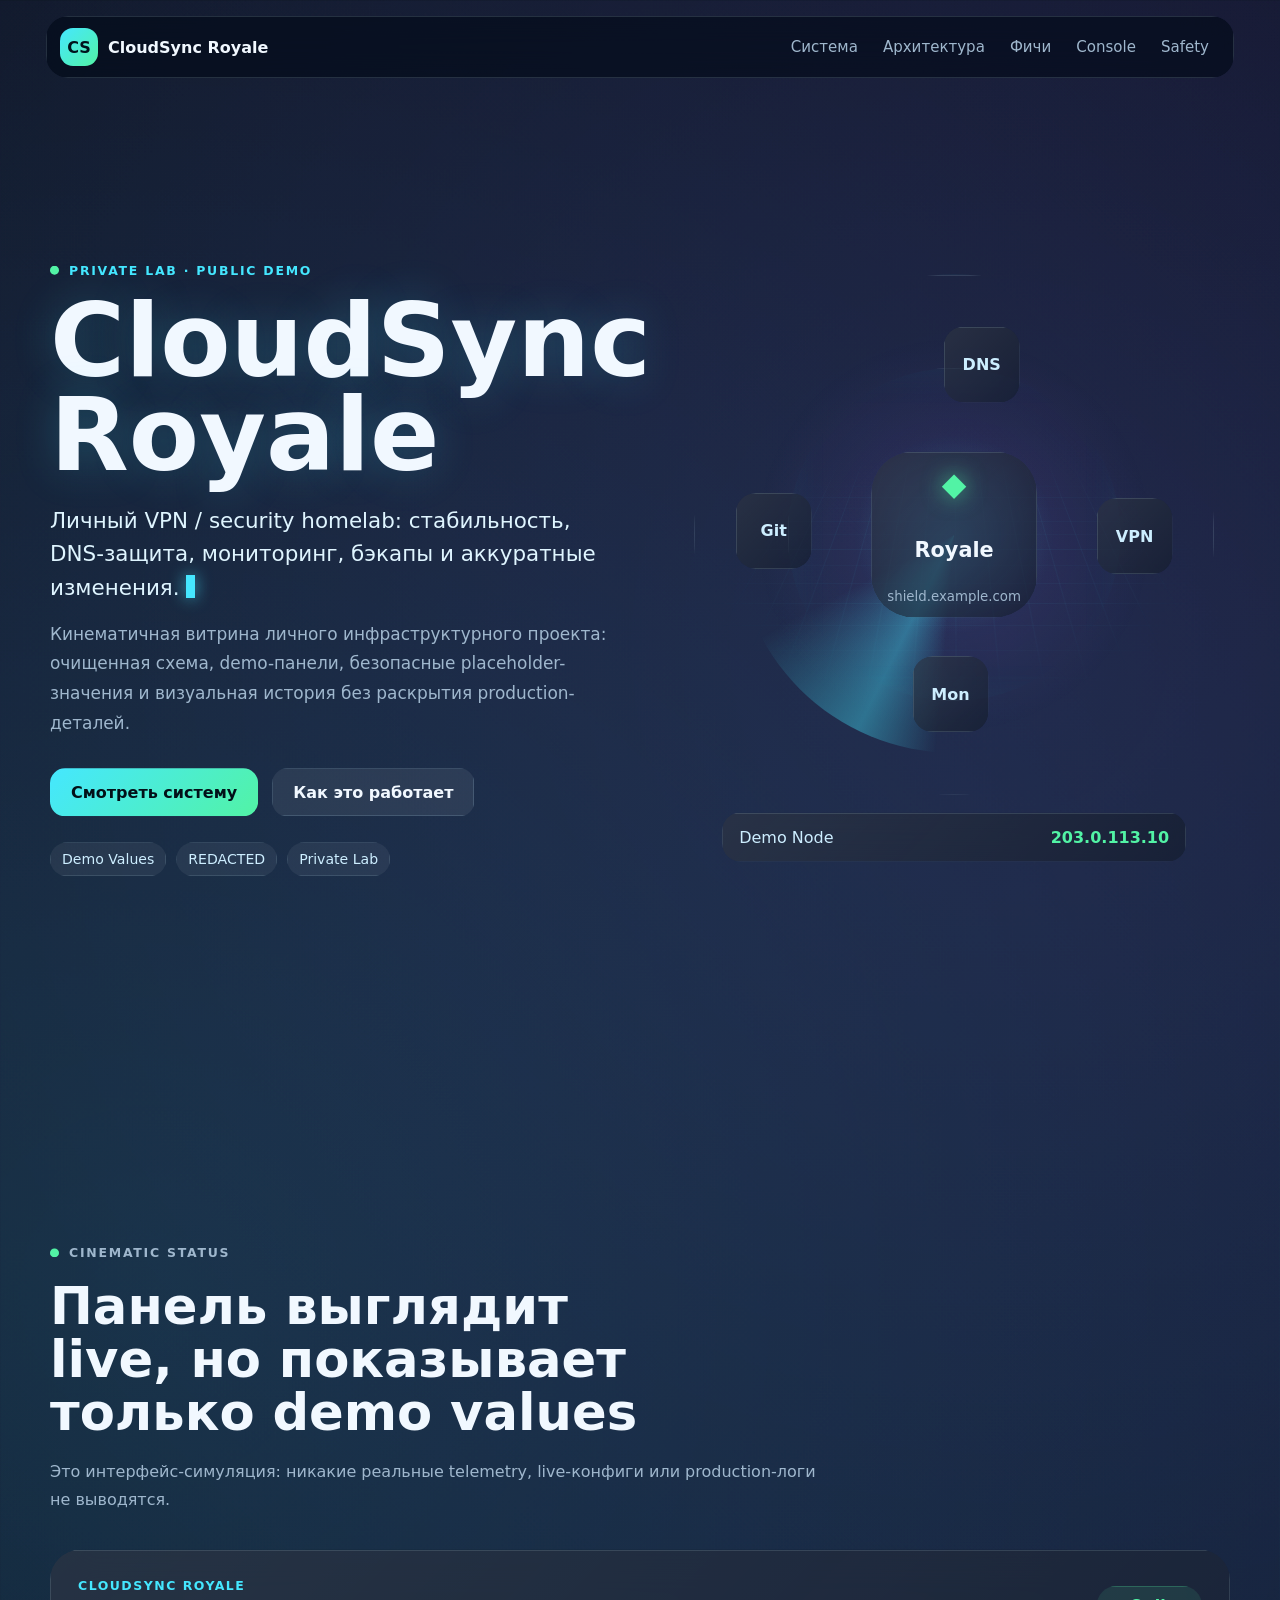
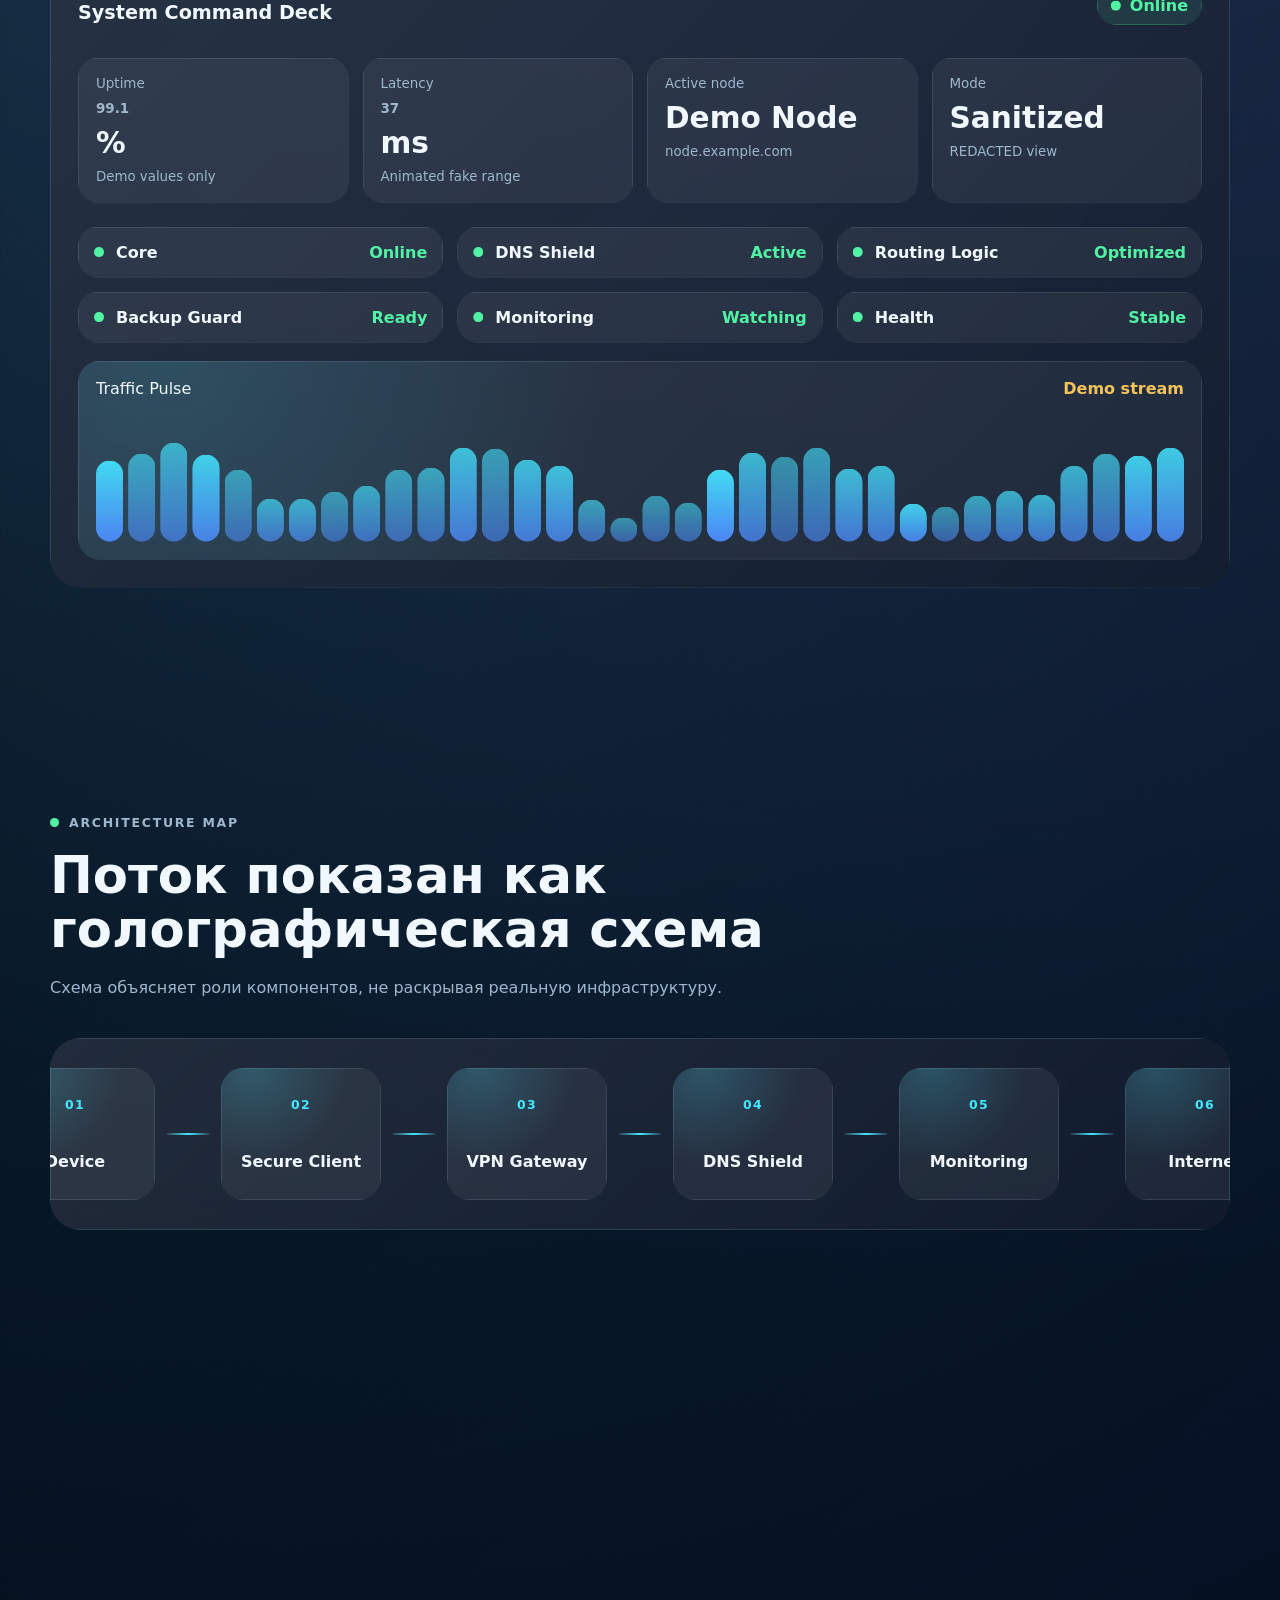
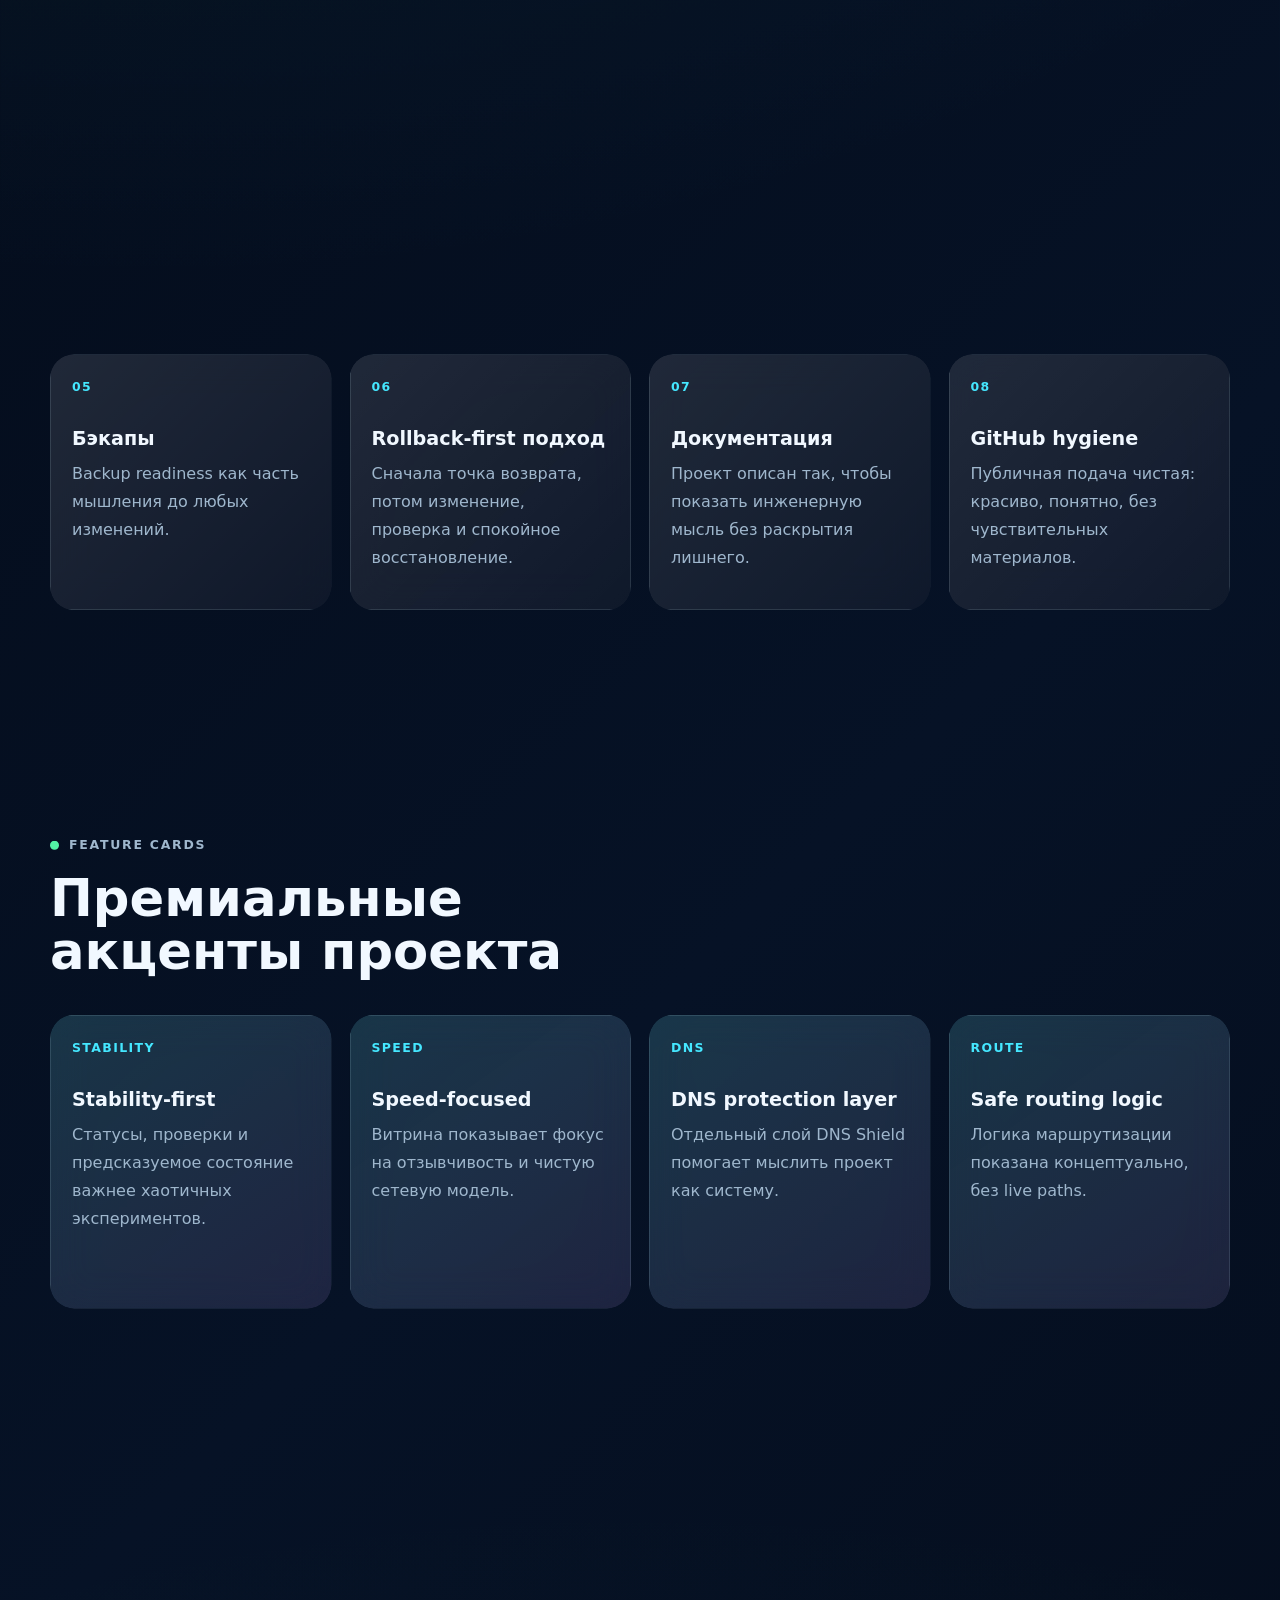
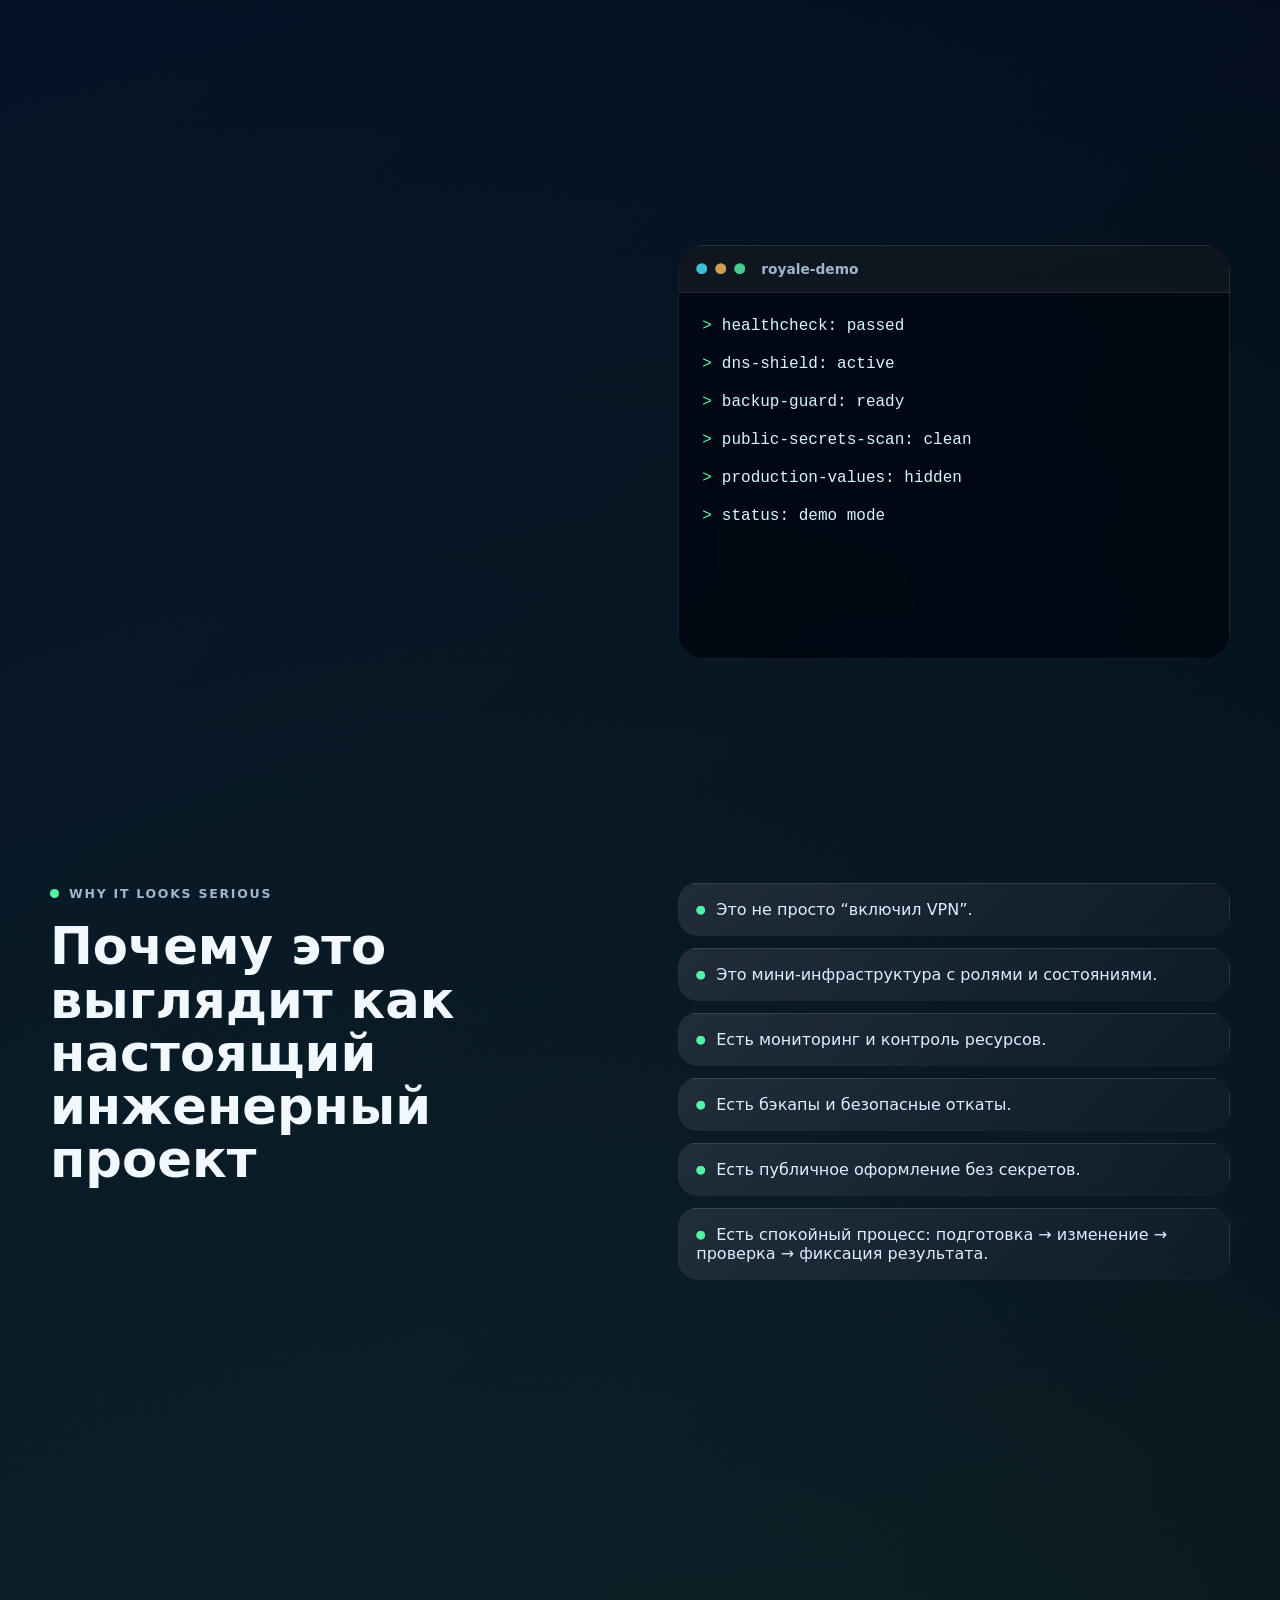
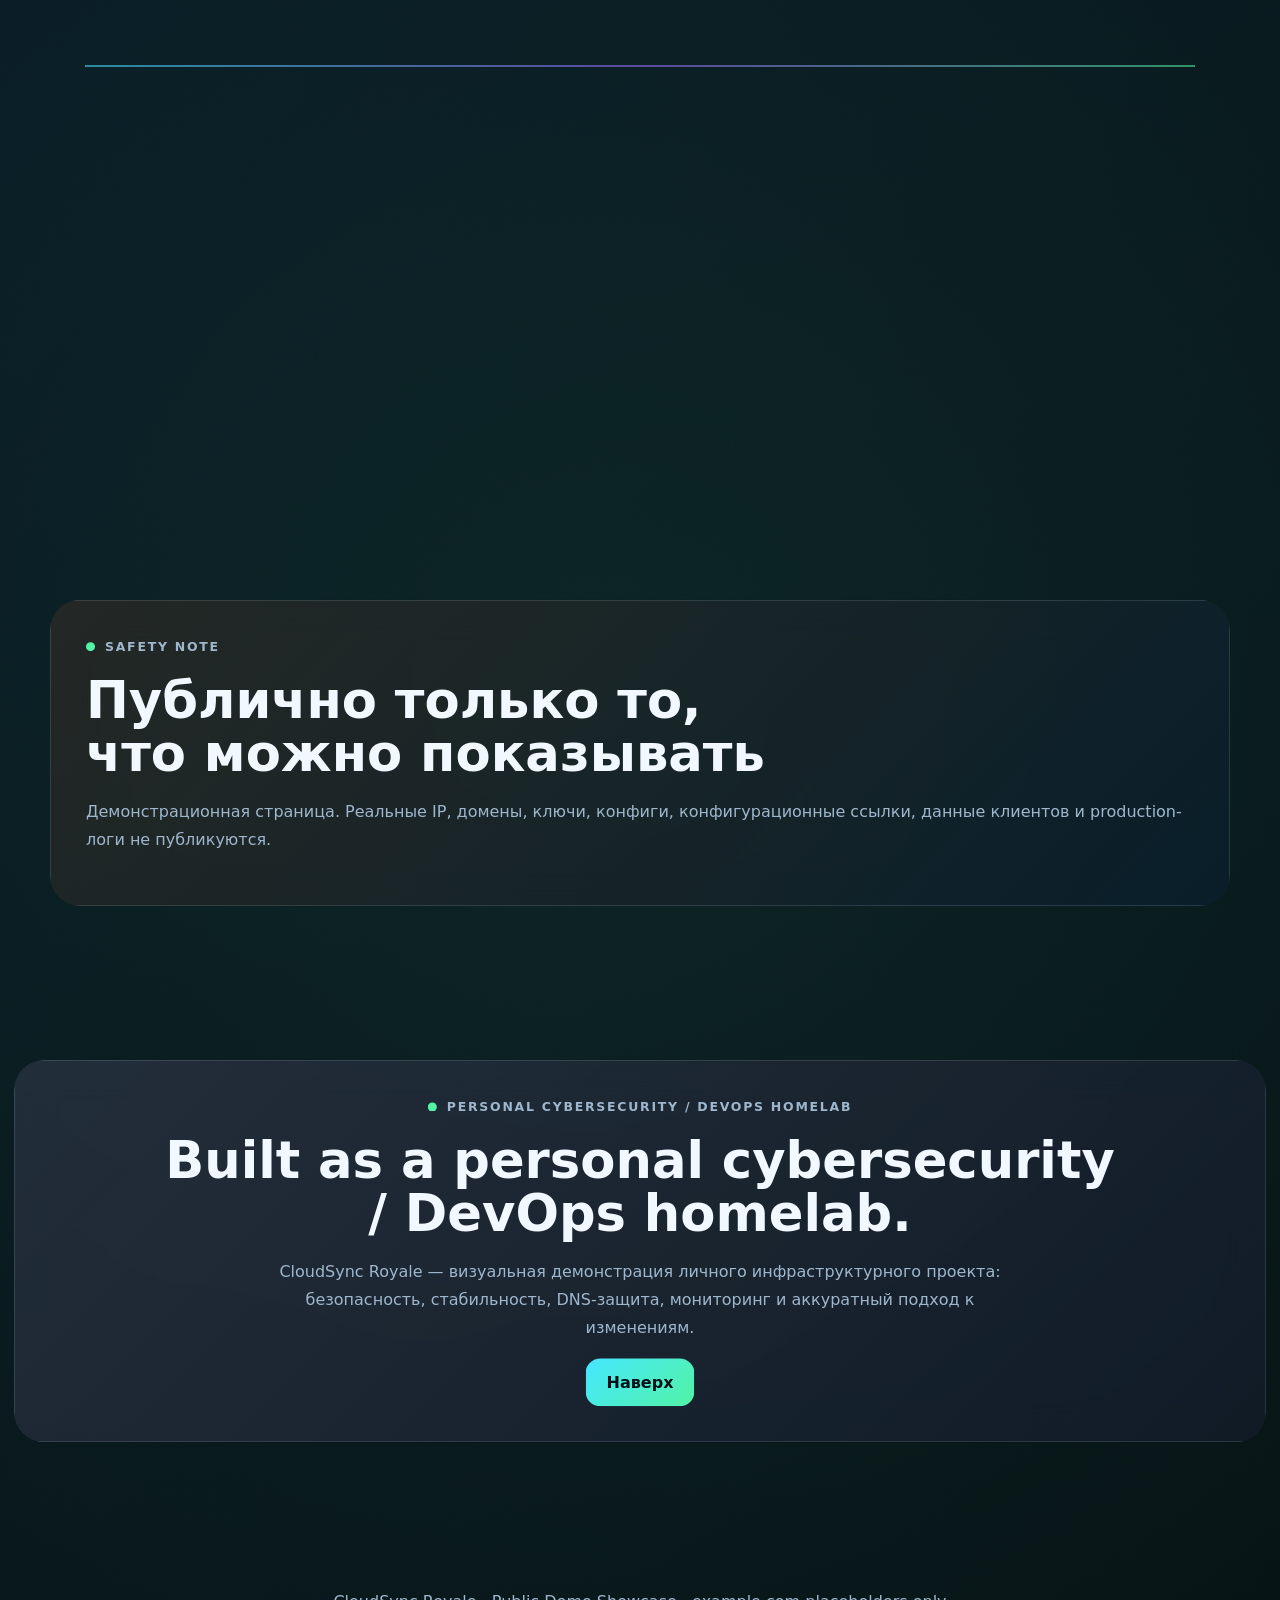
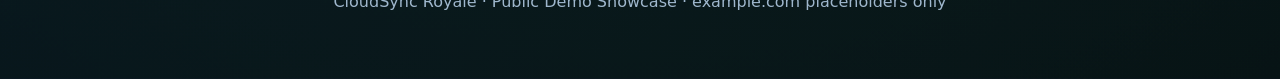
==== friends-showcase/index.html @ 95b90b72 "Add public CloudSync Royale showcase page" ====
<!doctype html>
<html lang="ru">
  <head>
    <meta charset="utf-8">
    <meta name="viewport" content="width=device-width, initial-scale=1">
    <meta name="description" content="CloudSync Royale — публичная demo showcase страница личного VPN и security homelab проекта с очищенными demo values.">
    <title>CloudSync Royale — Public Showcase</title>
    <link rel="stylesheet" href="styles.css">
    <script src="script.js" defer></script>
  </head>
  <body>
    <canvas id="mesh-canvas" aria-hidden="true"></canvas>
    <div class="noise" aria-hidden="true"></div>
    <div class="aura aura-one" aria-hidden="true"></div>
    <div class="aura aura-two" aria-hidden="true"></div>

    <header class="topbar">
      <a class="brand" href="#hero" aria-label="CloudSync Royale">
        <span class="brand-sign">CS</span>
        <span>CloudSync Royale</span>
      </a>
      <nav class="nav" aria-label="Навигация по showcase">
        <a href="#system">Система</a>
        <a href="#architecture">Архитектура</a>
        <a href="#features">Фичи</a>
        <a href="#console">Console</a>
        <a href="#safety">Safety</a>
      </nav>
    </header>

    <main>
      <section class="hero section" id="hero">
        <div class="wrap hero-grid">
          <div class="hero-copy reveal">
            <p class="eyebrow">Private Lab · Public Demo</p>
            <h1>CloudSync Royale</h1>
            <p class="typing-line">
              <span data-typing="Личный VPN / security homelab: стабильность, DNS-защита, мониторинг, бэкапы и аккуратные изменения."></span>
            </p>
            <p class="hero-text">
              Кинематичная витрина личного инфраструктурного проекта: очищенная схема, demo-панели,
              безопасные placeholder-значения и визуальная история без раскрытия production-деталей.
            </p>
            <div class="actions">
              <a class="btn primary" href="#system">Смотреть систему</a>
              <a class="btn ghost" href="#architecture">Как это работает</a>
            </div>
            <div class="hero-badges" aria-label="Demo markers">
              <span>Demo Values</span>
              <span>REDACTED</span>
              <span>Private Lab</span>
            </div>
          </div>

          <div class="hero-orb reveal tilt-card" data-depth="0.055" aria-label="Голографический shield dashboard">
            <div class="orb-shell">
              <div class="orb-grid"></div>
              <div class="orb-core">
                <span class="shield-mark">◆</span>
                <strong>Royale</strong>
                <small>shield.example.com</small>
              </div>
              <span class="orbit orbit-a">DNS</span>
              <span class="orbit orbit-b">VPN</span>
              <span class="orbit orbit-c">Mon</span>
              <span class="orbit orbit-d">Git</span>
            </div>
            <div class="glass-strip">
              <span>Demo Node</span>
              <strong>203.0.113.10</strong>
            </div>
          </div>
        </div>
      </section>

      <section class="section" id="system">
        <div class="wrap">
          <div class="section-head reveal">
            <p class="eyebrow">Cinematic Status</p>
            <h2>Панель выглядит live, но показывает только demo values</h2>
            <p>Это интерфейс-симуляция: никакие реальные telemetry, live-конфиги или production-логи не выводятся.</p>
          </div>

          <div class="dashboard reveal tilt-card">
            <div class="dashboard-top">
              <div>
                <p class="panel-kicker">CloudSync Royale</p>
                <h3>System Command Deck</h3>
              </div>
              <div class="live-pill"><span></span> Online</div>
            </div>

            <div class="metric-row">
              <article class="metric">
                <span>Uptime</span>
                <strong><span class="counter" data-target="99.9">99.9</span>%</strong>
                <small>Demo values only</small>
              </article>
              <article class="metric">
                <span>Latency</span>
                <strong><span id="latency">31</span> ms</strong>
                <small>Animated fake range</small>
              </article>
              <article class="metric">
                <span>Active node</span>
                <strong>Demo Node</strong>
                <small>node.example.com</small>
              </article>
              <article class="metric">
                <span>Mode</span>
                <strong>Sanitized</strong>
                <small>REDACTED view</small>
              </article>
            </div>

            <div class="status-grid">
              <article class="status-card"><span></span><b>Core</b><em>Online</em></article>
              <article class="status-card"><span></span><b>DNS Shield</b><em>Active</em></article>
              <article class="status-card"><span></span><b>Routing Logic</b><em>Optimized</em></article>
              <article class="status-card"><span></span><b>Backup Guard</b><em>Ready</em></article>
              <article class="status-card"><span></span><b>Monitoring</b><em>Watching</em></article>
              <article class="status-card"><span></span><b>Health</b><em>Stable</em></article>
            </div>

            <div class="pulse-panel">
              <div class="pulse-head">
                <span>Traffic Pulse</span>
                <b>Demo stream</b>
              </div>
              <div class="pulse-graph" id="pulse-graph" aria-label="Анимированный demo-график"></div>
            </div>
          </div>
        </div>
      </section>

      <section class="section" id="architecture">
        <div class="wrap">
          <div class="section-head reveal">
            <p class="eyebrow">Architecture Map</p>
            <h2>Поток показан как голографическая схема</h2>
            <p>Схема объясняет роли компонентов, не раскрывая реальную инфраструктуру.</p>
          </div>

          <div class="flow reveal" aria-label="Device to Internet architecture flow">
            <article class="flow-node tilt-card"><span>01</span><strong>Device</strong></article>
            <div class="flow-line"></div>
            <article class="flow-node tilt-card"><span>02</span><strong>Secure Client</strong></article>
            <div class="flow-line"></div>
            <article class="flow-node tilt-card"><span>03</span><strong>VPN Gateway</strong></article>
            <div class="flow-line"></div>
            <article class="flow-node tilt-card"><span>04</span><strong>DNS Shield</strong></article>
            <div class="flow-line"></div>
            <article class="flow-node tilt-card"><span>05</span><strong>Monitoring</strong></article>
            <div class="flow-line"></div>
            <article class="flow-node tilt-card"><span>06</span><strong>Internet</strong></article>
          </div>
        </div>
      </section>

      <section class="section" id="represents">
        <div class="wrap">
          <div class="section-head reveal">
            <p class="eyebrow">What This Project Represents</p>
            <h2>Что показывает CloudSync Royale</h2>
            <p>Формулировки намеренно остаются в зоне concept, demo, homelab и sanitized.</p>
          </div>

          <div class="card-grid compact">
            <article class="info-card reveal tilt-card"><span>01</span><h3>Личная инфраструктура</h3><p>Homelab как мини-система с ролями, проверками и понятной логикой.</p></article>
            <article class="info-card reveal tilt-card"><span>02</span><h3>VPN core concept</h3><p>Demo-представление gateway-слоя без live-конфигов и чувствительных деталей.</p></article>
            <article class="info-card reveal tilt-card"><span>03</span><h3>DNS-защита</h3><p>Sanitized DNS Shield показывает идею защитного слоя на уровне архитектуры.</p></article>
            <article class="info-card reveal tilt-card"><span>04</span><h3>Мониторинг</h3><p>Healthchecks, статусы и визуальные сигналы как привычка аккуратной эксплуатации.</p></article>
            <article class="info-card reveal tilt-card"><span>05</span><h3>Бэкапы</h3><p>Backup readiness как часть мышления до любых изменений.</p></article>
            <article class="info-card reveal tilt-card"><span>06</span><h3>Rollback-first подход</h3><p>Сначала точка возврата, потом изменение, проверка и спокойное восстановление.</p></article>
            <article class="info-card reveal tilt-card"><span>07</span><h3>Документация</h3><p>Проект описан так, чтобы показать инженерную мысль без раскрытия лишнего.</p></article>
            <article class="info-card reveal tilt-card"><span>08</span><h3>GitHub hygiene</h3><p>Публичная подача чистая: красиво, понятно, без чувствительных материалов.</p></article>
          </div>
        </div>
      </section>

      <section class="section" id="features">
        <div class="wrap">
          <div class="section-head reveal">
            <p class="eyebrow">Feature Cards</p>
            <h2>Премиальные акценты проекта</h2>
          </div>

          <div class="card-grid feature-grid">
            <article class="feature-card reveal tilt-card"><span>Stability</span><h3>Stability-first</h3><p>Статусы, проверки и предсказуемое состояние важнее хаотичных экспериментов.</p></article>
            <article class="feature-card reveal tilt-card"><span>Speed</span><h3>Speed-focused</h3><p>Витрина показывает фокус на отзывчивость и чистую сетевую модель.</p></article>
            <article class="feature-card reveal tilt-card"><span>DNS</span><h3>DNS protection layer</h3><p>Отдельный слой DNS Shield помогает мыслить проект как систему.</p></article>
            <article class="feature-card reveal tilt-card"><span>Route</span><h3>Safe routing logic</h3><p>Логика маршрутизации показана концептуально, без live paths.</p></article>
            <article class="feature-card reveal tilt-card"><span>Monitor</span><h3>Monitoring mindset</h3><p>Состояние проекта должно быть видно до того, как возникает проблема.</p></article>
            <article class="feature-card reveal tilt-card"><span>Backup</span><h3>Backup readiness</h3><p>Восстановление планируется заранее, а не после неприятного сюрприза.</p></article>
            <article class="feature-card reveal tilt-card"><span>Rollback</span><h3>Rollback discipline</h3><p>Каждое изменение думается через обратимый путь и проверяемый результат.</p></article>
            <article class="feature-card reveal tilt-card"><span>Public</span><h3>Clean public presentation</h3><p>Красиво показать проект можно без раскрытия реальных значений.</p></article>
          </div>
        </div>
      </section>

      <section class="section" id="console">
        <div class="wrap console-grid">
          <div class="section-head reveal">
            <p class="eyebrow">Fake Live Console</p>
            <h2>Терминал как кино, данные как demo</h2>
            <p>Строки анимируются для ощущения живой системы, но это не реальные команды и не live output.</p>
          </div>

          <div class="terminal reveal tilt-card" aria-label="Demo console output">
            <div class="terminal-top">
              <span></span><span></span><span></span>
              <b>royale-demo</b>
            </div>
            <div class="terminal-lines" id="terminal-lines">
              <p data-line="healthcheck: passed"></p>
              <p data-line="dns-shield: active"></p>
              <p data-line="backup-guard: ready"></p>
              <p data-line="public-secrets-scan: clean"></p>
              <p data-line="production-values: hidden"></p>
              <p data-line="status: demo mode"></p>
            </div>
          </div>
        </div>
      </section>

      <section class="section why-section">
        <div class="wrap why-grid">
          <div class="section-head reveal">
            <p class="eyebrow">Why It Looks Serious</p>
            <h2>Почему это выглядит как настоящий инженерный проект</h2>
          </div>
          <div class="reason-stack reveal">
            <p>Это не просто “включил VPN”.</p>
            <p>Это мини-инфраструктура с ролями и состояниями.</p>
            <p>Есть мониторинг и контроль ресурсов.</p>
            <p>Есть бэкапы и безопасные откаты.</p>
            <p>Есть публичное оформление без секретов.</p>
            <p>Есть спокойный процесс: подготовка → изменение → проверка → фиксация результата.</p>
          </div>
        </div>
      </section>

      <section class="section">
        <div class="wrap">
          <div class="section-head reveal">
            <p class="eyebrow">Build Story</p>
            <h2>Timeline</h2>
          </div>

          <div class="timeline">
            <article class="timeline-card reveal"><span>Stage 1</span><h3>Server baseline</h3><p>Базовый порядок и предсказуемое окружение.</p></article>
            <article class="timeline-card reveal"><span>Stage 2</span><h3>VPN core</h3><p>Понятная роль gateway-слоя в homelab-модели.</p></article>
            <article class="timeline-card reveal"><span>Stage 3</span><h3>DNS protection</h3><p>DNS Shield как отдельный защитный слой.</p></article>
            <article class="timeline-card reveal"><span>Stage 4</span><h3>Monitoring</h3><p>Healthchecks, сигналы и наблюдаемость.</p></article>
            <article class="timeline-card reveal"><span>Stage 5</span><h3>Backup guard</h3><p>Готовность к восстановлению до изменений.</p></article>
            <article class="timeline-card reveal"><span>Stage 6</span><h3>GitHub portfolio</h3><p>Sanitized-документация для публичного профиля.</p></article>
            <article class="timeline-card reveal"><span>Stage 7</span><h3>Public showcase</h3><p>Вау-витрина без реальных production-значений.</p></article>
          </div>
        </div>
      </section>

      <section class="section" id="safety">
        <div class="wrap">
          <div class="safety-card reveal tilt-card">
            <p class="eyebrow">Safety Note</p>
            <h2>Публично только то, что можно показывать</h2>
            <p>
              Демонстрационная страница. Реальные IP, домены, ключи, конфиги,
              конфигурационные ссылки, данные клиентов и production-логи не публикуются.
            </p>
          </div>
        </div>
      </section>

      <section class="section final-section">
        <div class="wrap final-card reveal">
          <p class="eyebrow">Personal Cybersecurity / DevOps Homelab</p>
          <h2>Built as a personal cybersecurity / DevOps homelab.</h2>
          <p>
            CloudSync Royale — визуальная демонстрация личного инфраструктурного проекта:
            безопасность, стабильность, DNS-защита, мониторинг и аккуратный подход к изменениям.
          </p>
          <a class="btn primary" href="#hero">Наверх</a>
        </div>
      </section>
    </main>

    <footer class="footer">
      <p>CloudSync Royale · Public Demo Showcase · example.com placeholders only</p>
    </footer>
  </body>
</html>
---- friends-showcase/styles.css ----
:root {
  --bg: #02040b;
  --bg-2: #061021;
  --glass: rgba(8, 18, 36, 0.66);
  --glass-2: rgba(11, 27, 52, 0.76);
  --text: #f1f8ff;
  --muted: #9fb7cd;
  --soft: #cdeeff;
  --cyan: #45e7ff;
  --blue: #4f8cff;
  --violet: #9d6cff;
  --emerald: #52f3a5;
  --amber: #f5c35b;
  --line: rgba(190, 236, 255, 0.16);
  --shadow: 0 28px 90px rgba(0, 0, 0, 0.48);
}

html {
  scroll-behavior: smooth;
  background: var(--bg);
  overflow-x: hidden;
}

body {
  margin: 0;
  min-height: 100vh;
  color: var(--text);
  background:
    radial-gradient(circle at 12% 16%, rgba(69, 231, 255, 0.16), transparent 32%),
    radial-gradient(circle at 78% 8%, rgba(157, 108, 255, 0.18), transparent 30%),
    radial-gradient(circle at 50% 88%, rgba(82, 243, 165, 0.12), transparent 34%),
    linear-gradient(135deg, #01030a 0%, #061226 52%, #02040b 100%);
  font-family: Inter, ui-sans-serif, system-ui, -apple-system, BlinkMacSystemFont, "Segoe UI", sans-serif;
  overflow-x: hidden;
}

body::before {
  content: "";
  position: fixed;
  inset: 0;
  z-index: -5;
  background:
    linear-gradient(120deg, rgba(69, 231, 255, 0.07), rgba(157, 108, 255, 0.11), rgba(82, 243, 165, 0.07)),
    radial-gradient(circle at 50% 50%, transparent, rgba(0, 0, 0, 0.48));
  background-size: 220% 220%, auto;
  animation: aurora 18s ease-in-out infinite;
}

a {
  color: inherit;
  text-decoration: none;
}

#mesh-canvas {
  position: fixed;
  inset: 0;
  z-index: -3;
  width: 100%;
  height: 100%;
  opacity: 0.66;
}

.noise {
  position: fixed;
  inset: 0;
  z-index: -2;
  pointer-events: none;
  opacity: 0.12;
  background-image:
    linear-gradient(rgba(255, 255, 255, 0.035) 1px, transparent 1px),
    linear-gradient(90deg, rgba(255, 255, 255, 0.026) 1px, transparent 1px);
  background-size: 38px 38px;
  mask-image: radial-gradient(circle at 50% 20%, #000, transparent 78%);
}

.aura {
  position: fixed;
  z-index: -4;
  width: 34rem;
  height: 34rem;
  clip-path: inset(0 round 50%);
  filter: blur(52px);
  opacity: 0.42;
  pointer-events: none;
}

.aura-one {
  top: 2rem;
  left: -14rem;
  background: rgba(69, 231, 255, 0.34);
}

.aura-two {
  right: -12rem;
  bottom: 8rem;
  background: rgba(157, 108, 255, 0.34);
}

.topbar {
  position: fixed;
  top: 16px;
  left: 50%;
  transform: translateX(-50%);
  z-index: 20;
  display: flex;
  align-items: center;
  justify-content: space-between;
  gap: 20px;
  width: min(1160px, calc(100% - 64px));
  padding: 12px 14px;
  clip-path: inset(0 round 22px);
  background: rgba(3, 10, 24, 0.64);
  box-shadow: var(--shadow), inset 0 0 0 1px rgba(210, 244, 255, 0.14);
  backdrop-filter: blur(20px);
}

.brand,
.nav,
.actions,
.hero-badges,
.dashboard-top,
.pulse-head,
.live-pill {
  display: flex;
  align-items: center;
}

.brand {
  gap: 10px;
  font-weight: 900;
  letter-spacing: 0;
}

.brand-sign {
  display: grid;
  place-items: center;
  width: 38px;
  height: 38px;
  clip-path: inset(0 round 13px);
  color: #00131b;
  background: linear-gradient(135deg, var(--cyan), var(--emerald));
  box-shadow: 0 0 32px rgba(69, 231, 255, 0.42);
}

.nav {
  gap: 3px;
}

.nav a {
  padding: 9px 11px;
  clip-path: inset(0 round 12px);
  color: var(--muted);
  font-size: 0.94rem;
  transition: color 180ms ease, background 180ms ease;
}

.nav a:hover,
.nav a:focus-visible {
  color: var(--text);
  background: rgba(255, 255, 255, 0.08);
}

.wrap {
  width: min(1180px, calc(100% - 44px));
  margin: 0 auto;
}

.section {
  position: relative;
  padding: 112px 0;
}

.hero {
  display: grid;
  align-items: center;
  min-height: 100vh;
  padding-top: 118px;
}

.hero-grid,
.console-grid,
.why-grid {
  display: grid;
  grid-template-columns: minmax(0, 1.02fr) minmax(360px, 0.98fr);
  align-items: center;
  gap: 54px;
}

.eyebrow {
  display: inline-flex;
  align-items: center;
  gap: 10px;
  margin: 0 0 16px;
  color: var(--cyan);
  font-size: 0.78rem;
  font-weight: 900;
  letter-spacing: 0.14em;
  text-transform: uppercase;
}

.eyebrow::before {
  content: "";
  width: 9px;
  height: 9px;
  clip-path: inset(0 round 50%);
  background: var(--emerald);
  box-shadow: 0 0 20px rgba(82, 243, 165, 0.88);
}

h1,
h2,
h3,
p {
  margin-top: 0;
}

h1 {
  margin-bottom: 22px;
  font-size: clamp(3.4rem, 8vw, 7.2rem);
  line-height: 0.92;
  letter-spacing: 0;
  text-wrap: balance;
  text-shadow: 0 0 44px rgba(69, 231, 255, 0.22);
}

h2 {
  margin-bottom: 18px;
  font-size: clamp(2.15rem, 4vw, 3.3rem);
  line-height: 1.04;
  letter-spacing: 0;
  text-wrap: balance;
}

h3 {
  margin-bottom: 10px;
  font-size: 1.2rem;
}

.typing-line {
  min-height: 72px;
  max-width: 780px;
  margin-bottom: 16px;
  color: #dff5ff;
  font-size: 1.34rem;
  line-height: 1.55;
}

.typing-line span::after {
  content: "";
  display: inline-block;
  width: 9px;
  height: 1.05em;
  margin-left: 6px;
  vertical-align: -0.16em;
  background: var(--cyan);
  box-shadow: 0 0 16px rgba(69, 231, 255, 0.7);
  animation: blink 1s steps(2, start) infinite;
}

.hero-text,
.section-head p,
.info-card p,
.feature-card p,
.timeline-card p,
.safety-card p,
.final-card p {
  color: var(--muted);
  line-height: 1.75;
}

.hero-text {
  max-width: 720px;
  margin-bottom: 30px;
  font-size: 1.06rem;
}

.actions {
  flex-wrap: wrap;
  gap: 14px;
  margin-bottom: 26px;
}

.btn {
  display: inline-flex;
  align-items: center;
  justify-content: center;
  min-height: 48px;
  padding: 0 21px;
  clip-path: inset(0 round 15px);
  font-weight: 900;
  transition: transform 180ms ease, box-shadow 180ms ease, background 180ms ease;
}

.btn:hover {
  transform: translateY(-2px);
}

.btn.primary {
  color: #021018;
  background: linear-gradient(135deg, var(--cyan), var(--emerald));
  box-shadow: 0 0 38px rgba(69, 231, 255, 0.26);
}

.btn.ghost {
  background: rgba(255, 255, 255, 0.07);
  box-shadow: inset 0 0 0 1px var(--line);
}

.hero-badges {
  flex-wrap: wrap;
  gap: 10px;
}

.hero-badges span {
  padding: 9px 12px;
  clip-path: inset(0 round 999px);
  color: var(--soft);
  background: rgba(255, 255, 255, 0.06);
  box-shadow: inset 0 0 0 1px rgba(207, 244, 255, 0.12);
  font-size: 0.88rem;
}

.hero-orb {
  display: grid;
  gap: 18px;
  justify-items: center;
  transform-style: preserve-3d;
}

.orb-shell {
  position: relative;
  width: min(520px, 92vw);
  aspect-ratio: 1;
  display: grid;
  place-items: center;
  clip-path: inset(0 round 50%);
  background:
    radial-gradient(circle at 50% 50%, rgba(69, 231, 255, 0.2), transparent 27%),
    radial-gradient(circle at 50% 50%, rgba(157, 108, 255, 0.13), transparent 54%);
  box-shadow:
    0 0 88px rgba(69, 231, 255, 0.18),
    inset 0 0 0 1px rgba(208, 244, 255, 0.13);
  overflow: hidden;
}

.orb-shell::before {
  content: "";
  position: absolute;
  inset: 8%;
  clip-path: inset(0 round 50%);
  background: conic-gradient(from 120deg, transparent 0 18%, rgba(69, 231, 255, 0.38) 24%, transparent 34% 100%);
  animation: rotate 9s linear infinite;
}

.orb-shell::after {
  content: "";
  position: absolute;
  inset: 18%;
  clip-path: inset(0 round 50%);
  box-shadow:
    inset 0 0 0 1px rgba(202, 242, 255, 0.15),
    inset 0 0 48px rgba(69, 231, 255, 0.06);
}

.orb-grid {
  position: absolute;
  inset: 4%;
  clip-path: inset(0 round 50%);
  background:
    linear-gradient(rgba(69, 231, 255, 0.12) 1px, transparent 1px),
    linear-gradient(90deg, rgba(69, 231, 255, 0.1) 1px, transparent 1px);
  background-size: 30px 30px;
  mask-image: radial-gradient(circle, #000 35%, transparent 72%);
  transform: perspective(600px) rotateX(62deg);
  opacity: 0.42;
}

.orb-core,
.orbit,
.glass-strip,
.dashboard,
.flow,
.info-card,
.feature-card,
.terminal,
.reason-stack p,
.timeline-card,
.safety-card,
.final-card {
  background: linear-gradient(135deg, rgba(255, 255, 255, 0.105), rgba(255, 255, 255, 0.035)), var(--glass);
  box-shadow: var(--shadow), inset 0 0 0 1px rgba(210, 244, 255, 0.13);
  backdrop-filter: blur(20px);
}

.orb-core {
  position: relative;
  z-index: 2;
  display: grid;
  place-items: center;
  width: 166px;
  height: 166px;
  clip-path: inset(0 round 42px);
  text-align: center;
}

.shield-mark {
  color: var(--emerald);
  font-size: 2rem;
  text-shadow: 0 0 22px rgba(82, 243, 165, 0.72);
}

.orb-core strong {
  display: block;
  margin-top: 8px;
  font-size: 1.3rem;
}

.orb-core small {
  color: var(--muted);
}

.orbit {
  position: absolute;
  z-index: 3;
  display: grid;
  place-items: center;
  width: 76px;
  height: 76px;
  clip-path: inset(0 round 20px);
  color: var(--soft);
  font-weight: 900;
  animation: float 6s ease-in-out infinite;
}

.orbit-a {
  top: 10%;
  left: 48%;
}

.orbit-b {
  top: 43%;
  right: 8%;
  animation-delay: -1.4s;
}

.orbit-c {
  bottom: 12%;
  left: 42%;
  animation-delay: -2.8s;
}

.orbit-d {
  top: 42%;
  left: 8%;
  animation-delay: -4.2s;
}

.glass-strip {
  display: flex;
  justify-content: space-between;
  gap: 18px;
  width: min(430px, 88vw);
  padding: 15px 17px;
  clip-path: inset(0 round 18px);
  color: var(--soft);
}

.glass-strip strong {
  color: var(--emerald);
}

.section-head {
  max-width: 790px;
  margin-bottom: 36px;
}

.dashboard {
  padding: 28px;
  clip-path: inset(0 round 30px);
}

.dashboard-top,
.pulse-head {
  justify-content: space-between;
  gap: 18px;
}

.panel-kicker {
  margin: 0 0 8px;
  color: var(--cyan);
  font-size: 0.78rem;
  font-weight: 900;
  letter-spacing: 0.12em;
  text-transform: uppercase;
}

.live-pill {
  gap: 9px;
  padding: 10px 14px;
  clip-path: inset(0 round 999px);
  color: var(--emerald);
  background: rgba(82, 243, 165, 0.1);
  box-shadow: inset 0 0 0 1px rgba(82, 243, 165, 0.24);
  font-weight: 900;
}

.live-pill span,
.status-card span {
  width: 10px;
  height: 10px;
  clip-path: inset(0 round 50%);
  background: var(--emerald);
  box-shadow: 0 0 20px rgba(82, 243, 165, 0.9);
  animation: pulse 1.7s ease-in-out infinite;
}

.metric-row {
  display: grid;
  grid-template-columns: repeat(4, minmax(0, 1fr));
  gap: 14px;
  margin: 24px 0;
}

.metric,
.status-card {
  clip-path: inset(0 round 20px);
  background: rgba(255, 255, 255, 0.055);
  box-shadow: inset 0 0 0 1px rgba(207, 244, 255, 0.11);
}

.metric {
  padding: 18px;
}

.metric span {
  display: block;
  margin-bottom: 10px;
  color: var(--muted);
  font-size: 0.84rem;
}

.metric strong {
  display: block;
  margin-bottom: 6px;
  font-size: 1.85rem;
}

.metric small {
  color: var(--muted);
}

.status-grid {
  display: grid;
  grid-template-columns: repeat(3, minmax(0, 1fr));
  gap: 14px;
}

.status-card {
  display: grid;
  grid-template-columns: auto 1fr auto;
  align-items: center;
  gap: 12px;
  padding: 16px;
}

.status-card em {
  color: var(--emerald);
  font-style: normal;
  font-weight: 900;
}

.pulse-panel {
  margin-top: 18px;
  padding: 18px;
  clip-path: inset(0 round 22px);
  background:
    radial-gradient(circle at 8% 0%, rgba(69, 231, 255, 0.14), transparent 42%),
    rgba(255, 255, 255, 0.05);
  box-shadow: inset 0 0 0 1px rgba(207, 244, 255, 0.11);
}

.pulse-head b {
  color: var(--amber);
}

.pulse-graph {
  display: grid;
  grid-template-columns: repeat(34, 1fr);
  align-items: end;
  gap: 5px;
  height: 126px;
  margin-top: 18px;
}

.pulse-bar {
  min-height: 12px;
  clip-path: inset(0 round 999px);
  background: linear-gradient(180deg, var(--cyan), var(--blue));
  box-shadow: 0 0 20px rgba(69, 231, 255, 0.22);
  transition: height 420ms ease, opacity 420ms ease;
}

.flow {
  display: flex;
  align-items: center;
  justify-content: center;
  gap: 12px;
  padding: 30px;
  clip-path: inset(0 round 30px);
}

.flow-node {
  position: relative;
  display: grid;
  place-items: center;
  gap: 10px;
  min-width: 132px;
  min-height: 104px;
  padding: 14px;
  clip-path: inset(0 round 22px);
  background:
    radial-gradient(circle at 20% 0%, rgba(69, 231, 255, 0.2), transparent 52%),
    rgba(255, 255, 255, 0.06);
  box-shadow: inset 0 0 0 1px rgba(207, 244, 255, 0.12), 0 0 30px rgba(69, 231, 255, 0.08);
  text-align: center;
  font-weight: 900;
}

.flow-node span,
.info-card span,
.feature-card span,
.timeline-card span {
  color: var(--cyan);
  font-size: 0.78rem;
  font-weight: 900;
  letter-spacing: 0.11em;
  text-transform: uppercase;
}

.flow-line {
  position: relative;
  flex: 0 0 42px;
  height: 2px;
  overflow: hidden;
  background: rgba(144, 224, 255, 0.16);
}

.flow-line::after {
  content: "";
  position: absolute;
  inset: 0;
  background: linear-gradient(90deg, transparent, var(--cyan), transparent);
  animation: beamX 1.8s ease-in-out infinite;
}

.card-grid {
  display: grid;
  gap: 18px;
}

.card-grid.compact {
  grid-template-columns: repeat(4, minmax(0, 1fr));
}

.feature-grid {
  grid-template-columns: repeat(4, minmax(0, 1fr));
}

.info-card,
.feature-card,
.timeline-card {
  position: relative;
  min-height: 190px;
  padding: 22px;
  clip-path: inset(0 round 24px);
  overflow: hidden;
  transition: transform 180ms ease, box-shadow 180ms ease, background 180ms ease;
}

.info-card::before,
.feature-card::before,
.timeline-card::before {
  content: "";
  position: absolute;
  inset: 0;
  background: radial-gradient(circle at 18% 0%, rgba(69, 231, 255, 0.2), transparent 48%);
  opacity: 0;
  transition: opacity 180ms ease;
}

.info-card:hover,
.feature-card:hover,
.timeline-card:hover,
.flow-node:hover {
  transform: translateY(-5px);
  box-shadow: 0 28px 82px rgba(0, 0, 0, 0.42), 0 0 38px rgba(69, 231, 255, 0.13), inset 0 0 0 1px rgba(215, 247, 255, 0.18);
  background-color: rgba(255, 255, 255, 0.075);
}

.info-card:hover::before,
.feature-card:hover::before,
.timeline-card:hover::before {
  opacity: 1;
}

.info-card h3,
.feature-card h3,
.timeline-card h3 {
  position: relative;
  margin-top: 32px;
}

.info-card p,
.feature-card p,
.timeline-card p {
  position: relative;
}

.feature-card {
  min-height: 250px;
  background:
    linear-gradient(145deg, rgba(69, 231, 255, 0.12), rgba(157, 108, 255, 0.08)),
    rgba(255, 255, 255, 0.055);
}

.console-grid {
  align-items: start;
}

.terminal {
  clip-path: inset(0 round 26px);
  overflow: hidden;
  background: rgba(1, 7, 16, 0.82);
}

.terminal-top {
  display: flex;
  align-items: center;
  gap: 8px;
  padding: 16px 18px;
  background: rgba(255, 255, 255, 0.055);
  box-shadow: inset 0 -1px 0 rgba(207, 244, 255, 0.09);
}

.terminal-top span {
  width: 11px;
  height: 11px;
  clip-path: inset(0 round 50%);
  background: var(--cyan);
  opacity: 0.82;
}

.terminal-top span:nth-child(2) {
  background: var(--amber);
}

.terminal-top span:nth-child(3) {
  background: var(--emerald);
}

.terminal-top b {
  margin-left: 8px;
  color: var(--muted);
  font-size: 0.86rem;
}

.terminal-lines {
  min-height: 318px;
  padding: 24px;
  font-family: "SFMono-Regular", Consolas, "Liberation Mono", monospace;
}

.terminal-lines p {
  min-height: 26px;
  margin: 0 0 12px;
  color: #d7f6ff;
}

.terminal-lines p::before {
  content: ">";
  margin-right: 10px;
  color: var(--emerald);
}

.terminal-lines p.active::after {
  content: "";
  display: inline-block;
  width: 8px;
  height: 1.05em;
  margin-left: 5px;
  vertical-align: -0.16em;
  background: var(--cyan);
  animation: blink 1s steps(2, start) infinite;
}

.why-grid {
  align-items: start;
}

.reason-stack {
  display: grid;
  gap: 12px;
}

.reason-stack p {
  margin: 0;
  padding: 17px 18px;
  clip-path: inset(0 round 18px);
  color: #dcefff;
}

.reason-stack p::before {
  content: "";
  display: inline-block;
  width: 9px;
  height: 9px;
  margin-right: 11px;
  clip-path: inset(0 round 50%);
  background: var(--emerald);
  box-shadow: 0 0 18px rgba(82, 243, 165, 0.72);
}

.timeline {
  position: relative;
  display: grid;
  grid-template-columns: repeat(7, minmax(0, 1fr));
  gap: 14px;
}

.timeline::before {
  content: "";
  position: absolute;
  left: 3%;
  right: 3%;
  top: 34px;
  height: 2px;
  background: linear-gradient(90deg, var(--cyan), var(--violet), var(--emerald));
  opacity: 0.55;
}

.timeline-card {
  min-height: 210px;
  padding-top: 60px;
}

.safety-card,
.final-card {
  padding: 36px;
  clip-path: inset(0 round 30px);
}

.safety-card {
  background:
    linear-gradient(135deg, rgba(245, 195, 91, 0.13), rgba(69, 231, 255, 0.07)),
    rgba(4, 12, 26, 0.72);
}

.final-section {
  padding-top: 42px;
}

.final-card {
  text-align: center;
}

.final-card p {
  max-width: 740px;
  margin-left: auto;
  margin-right: auto;
}

.footer {
  padding: 38px 20px 52px;
  color: var(--muted);
  text-align: center;
}

.reveal {
  opacity: 0;
  transform: translateY(22px);
  transition: opacity 680ms ease, transform 680ms ease;
}

.reveal.visible {
  opacity: 1;
  transform: translateY(0);
}

:focus-visible {
  outline: 2px solid var(--cyan);
  outline-offset: 4px;
}

@keyframes aurora {
  0%,
  100% {
    background-position: 0% 50%;
  }
  50% {
    background-position: 100% 50%;
  }
}

@keyframes rotate {
  to {
    transform: rotate(360deg);
  }
}

@keyframes float {
  0%,
  100% {
    transform: translateY(0);
  }
  50% {
    transform: translateY(-12px);
  }
}

@keyframes pulse {
  0%,
  100% {
    transform: scale(1);
    opacity: 1;
  }
  50% {
    transform: scale(1.45);
    opacity: 0.55;
  }
}

@keyframes beamX {
  from {
    transform: translateX(-100%);
  }
  to {
    transform: translateX(100%);
  }
}

@keyframes beamY {
  from {
    transform: translateY(-100%);
  }
  to {
    transform: translateY(100%);
  }
}

@keyframes blink {
  50% {
    opacity: 0;
  }
}

@media (max-width: 1120px) {
  .hero-grid,
  .console-grid,
  .why-grid {
    grid-template-columns: 1fr;
  }

  .metric-row,
  .card-grid.compact,
  .feature-grid {
    grid-template-columns: repeat(2, minmax(0, 1fr));
  }

  .flow {
    flex-direction: column;
  }

  .flow-line {
    flex: 0 0 36px;
    width: 2px;
    height: 36px;
  }

  .flow-line::after {
    background: linear-gradient(180deg, transparent, var(--cyan), transparent);
    animation-name: beamY;
  }

  .timeline {
    grid-template-columns: 1fr;
  }

  .timeline::before {
    left: 24px;
    right: auto;
    top: 0;
    bottom: 0;
    width: 2px;
    height: auto;
  }
}

@media (max-width: 760px) {
  .topbar {
    top: 10px;
    width: calc(100% - 52px);
  }

  .nav {
    display: none;
  }

  .section {
    padding: 78px 0;
  }

  .hero {
    min-height: auto;
    padding-top: 112px;
  }

  .typing-line {
    min-height: 112px;
    font-size: 1.1rem;
  }

  .metric-row,
  .status-grid,
  .card-grid.compact,
  .feature-grid {
    grid-template-columns: 1fr;
  }

  .dashboard,
  .flow,
  .safety-card,
  .final-card {
    padding: 20px;
  }

  .dashboard-top,
  .pulse-head,
  .glass-strip,
  .status-card {
    align-items: flex-start;
  }

  .dashboard-top,
  .pulse-head,
  .glass-strip {
    flex-direction: column;
  }

  .status-card {
    grid-template-columns: auto 1fr;
  }

  .status-card em {
    grid-column: 2;
  }

  .orb-shell {
    width: min(390px, 92vw);
  }

  .orb-core {
    width: 132px;
    height: 132px;
  }

  .orbit {
    width: 62px;
    height: 62px;
    font-size: 0.84rem;
  }

  .terminal-lines {
    min-height: 286px;
    padding: 20px;
    font-size: 0.9rem;
  }
}

@media (max-width: 460px) {
  .wrap {
    width: calc(100% - 32px);
  }

  .btn,
  .actions {
    width: 100%;
  }

  .btn {
    padding: 0 16px;
  }
}

@media (prefers-reduced-motion: reduce) {
  *,
  *::before,
  *::after {
    scroll-behavior: auto;
    animation-duration: 0.001ms !important;
    animation-iteration-count: 1 !important;
    transition-duration: 0.001ms !important;
  }

  #mesh-canvas {
    opacity: 0.2;
  }
}
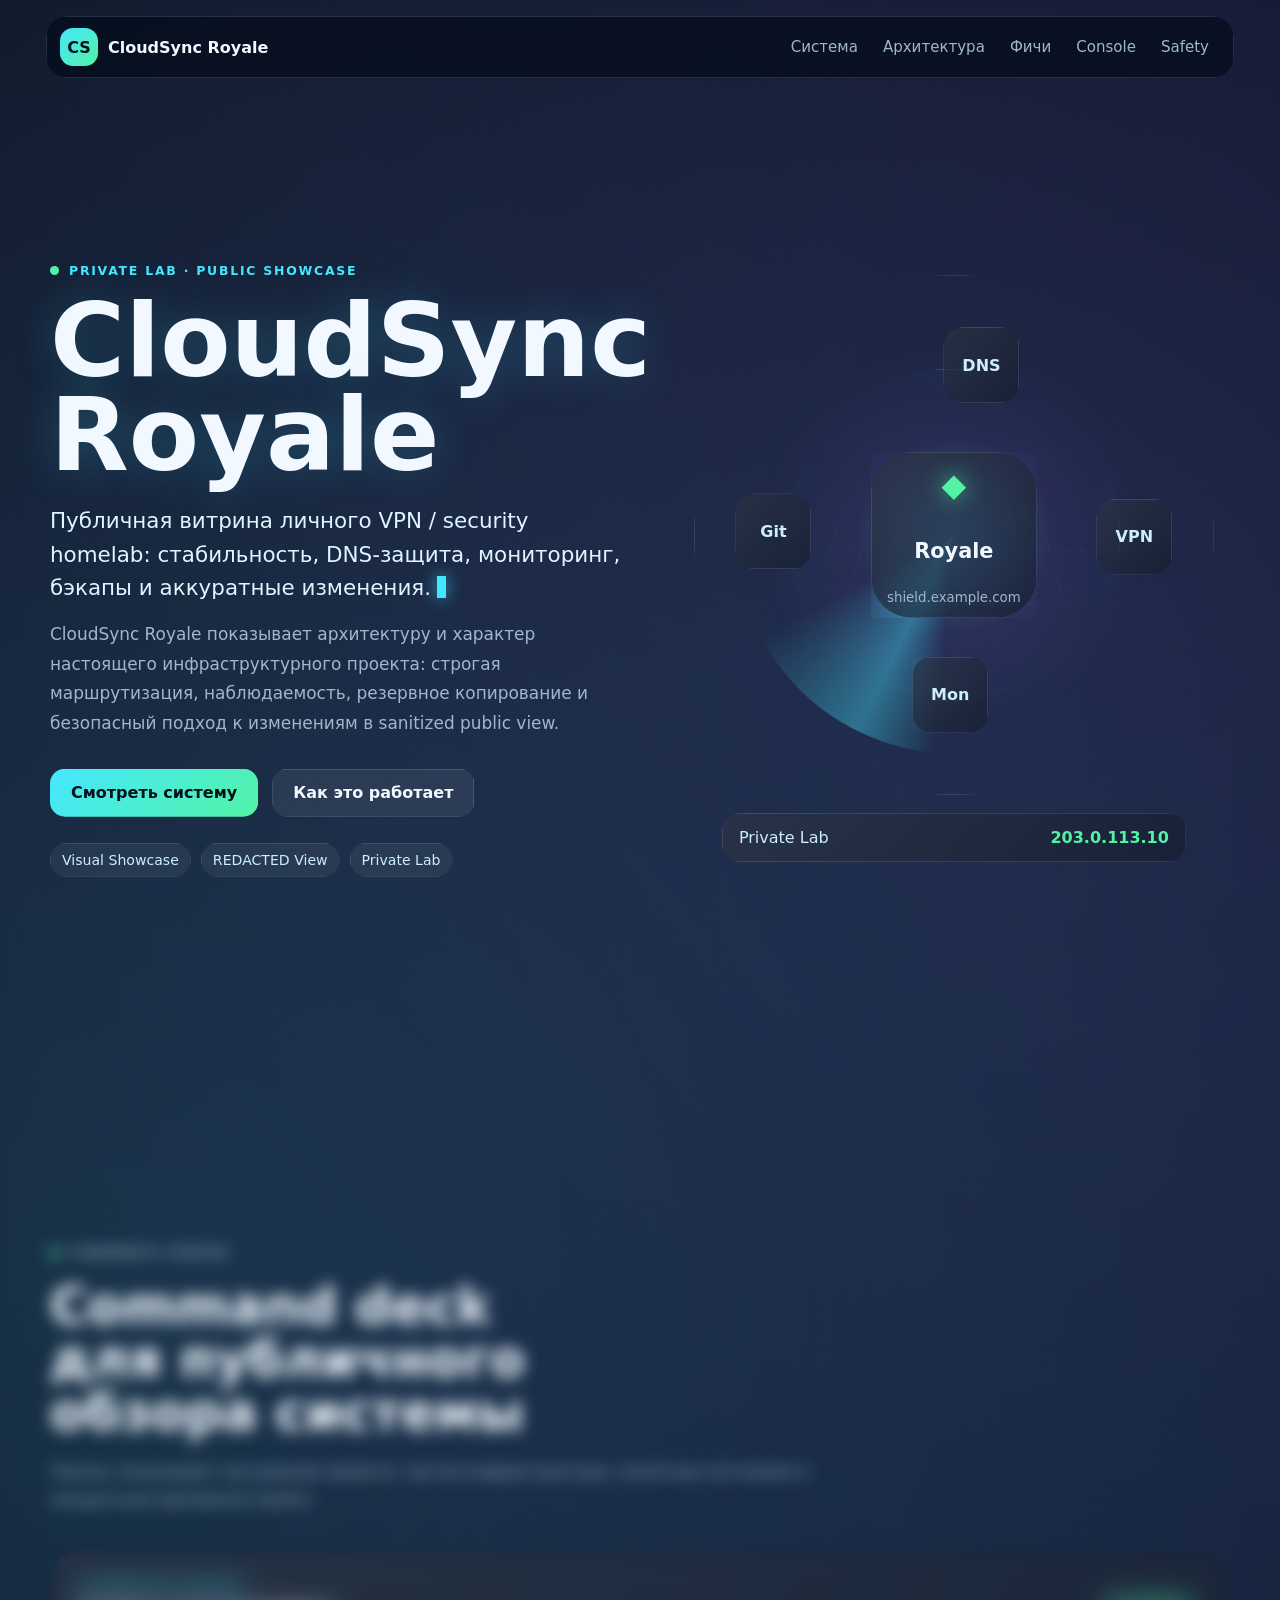
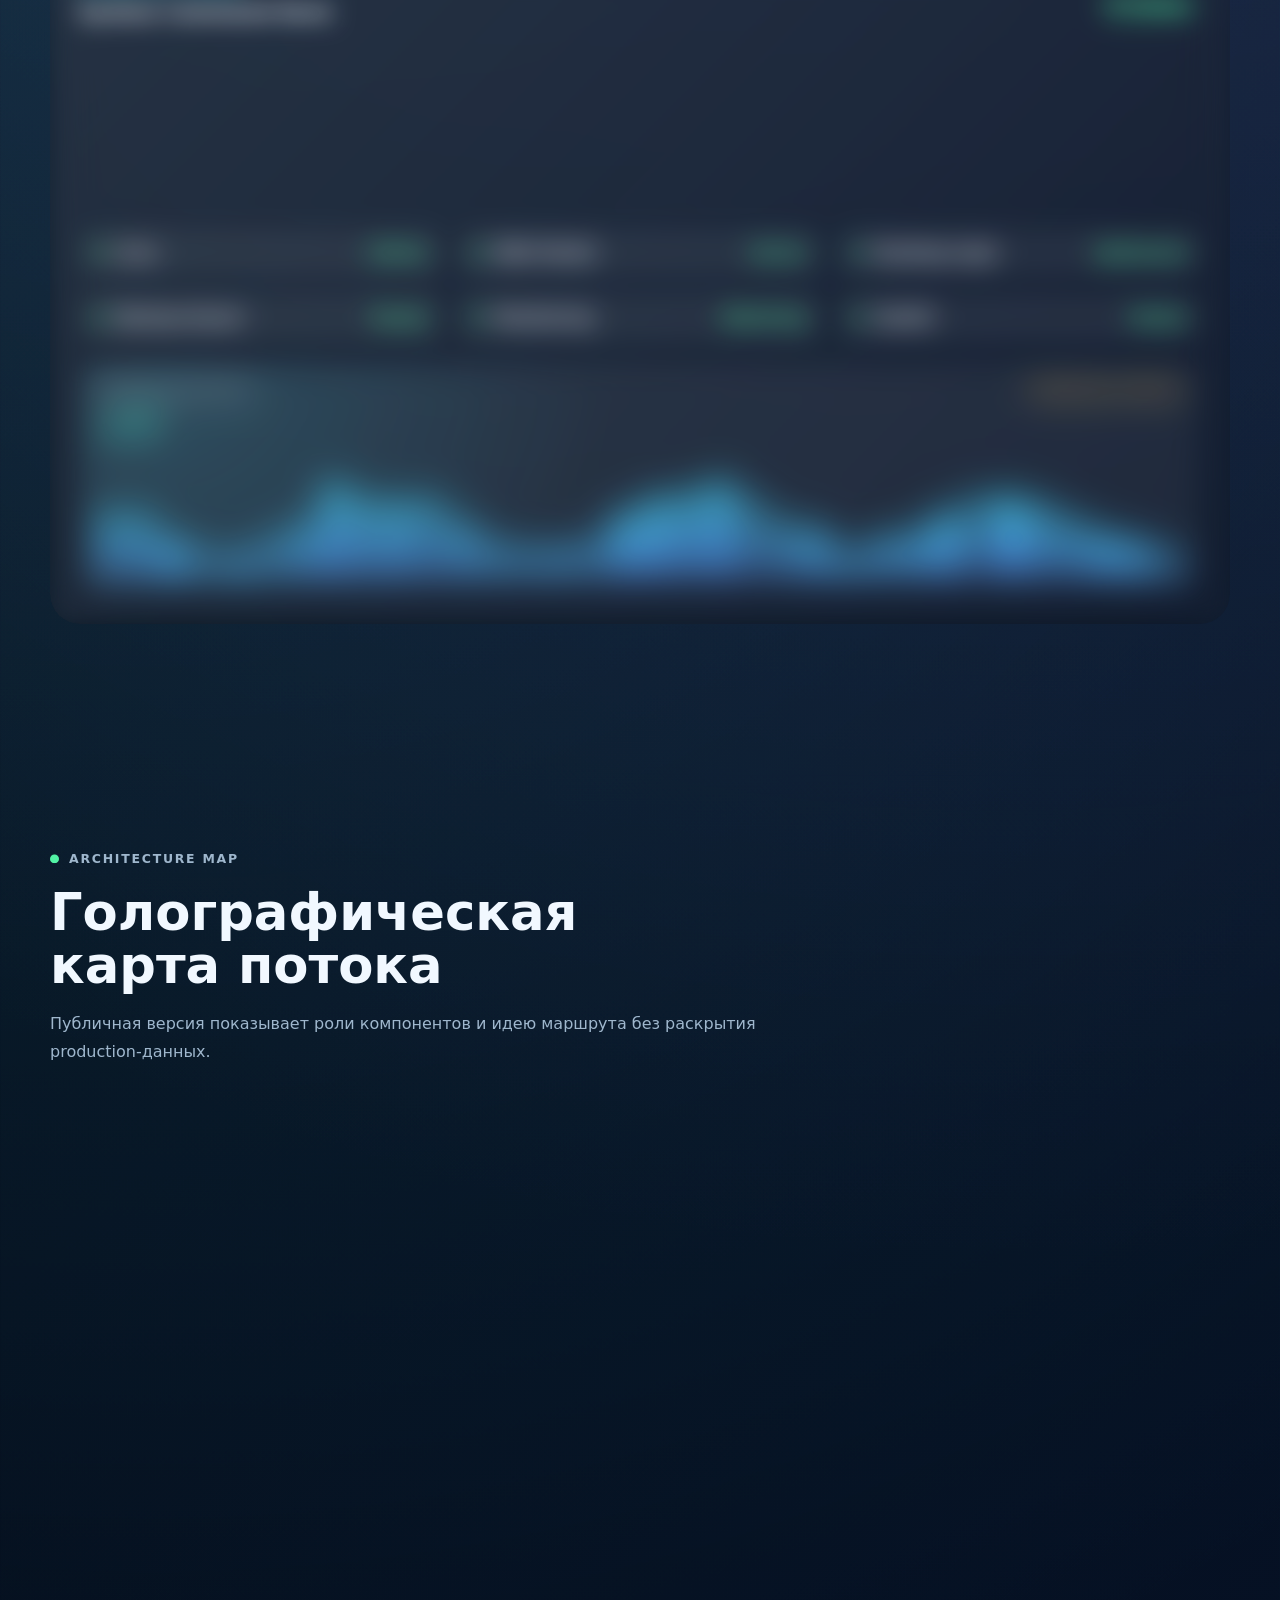
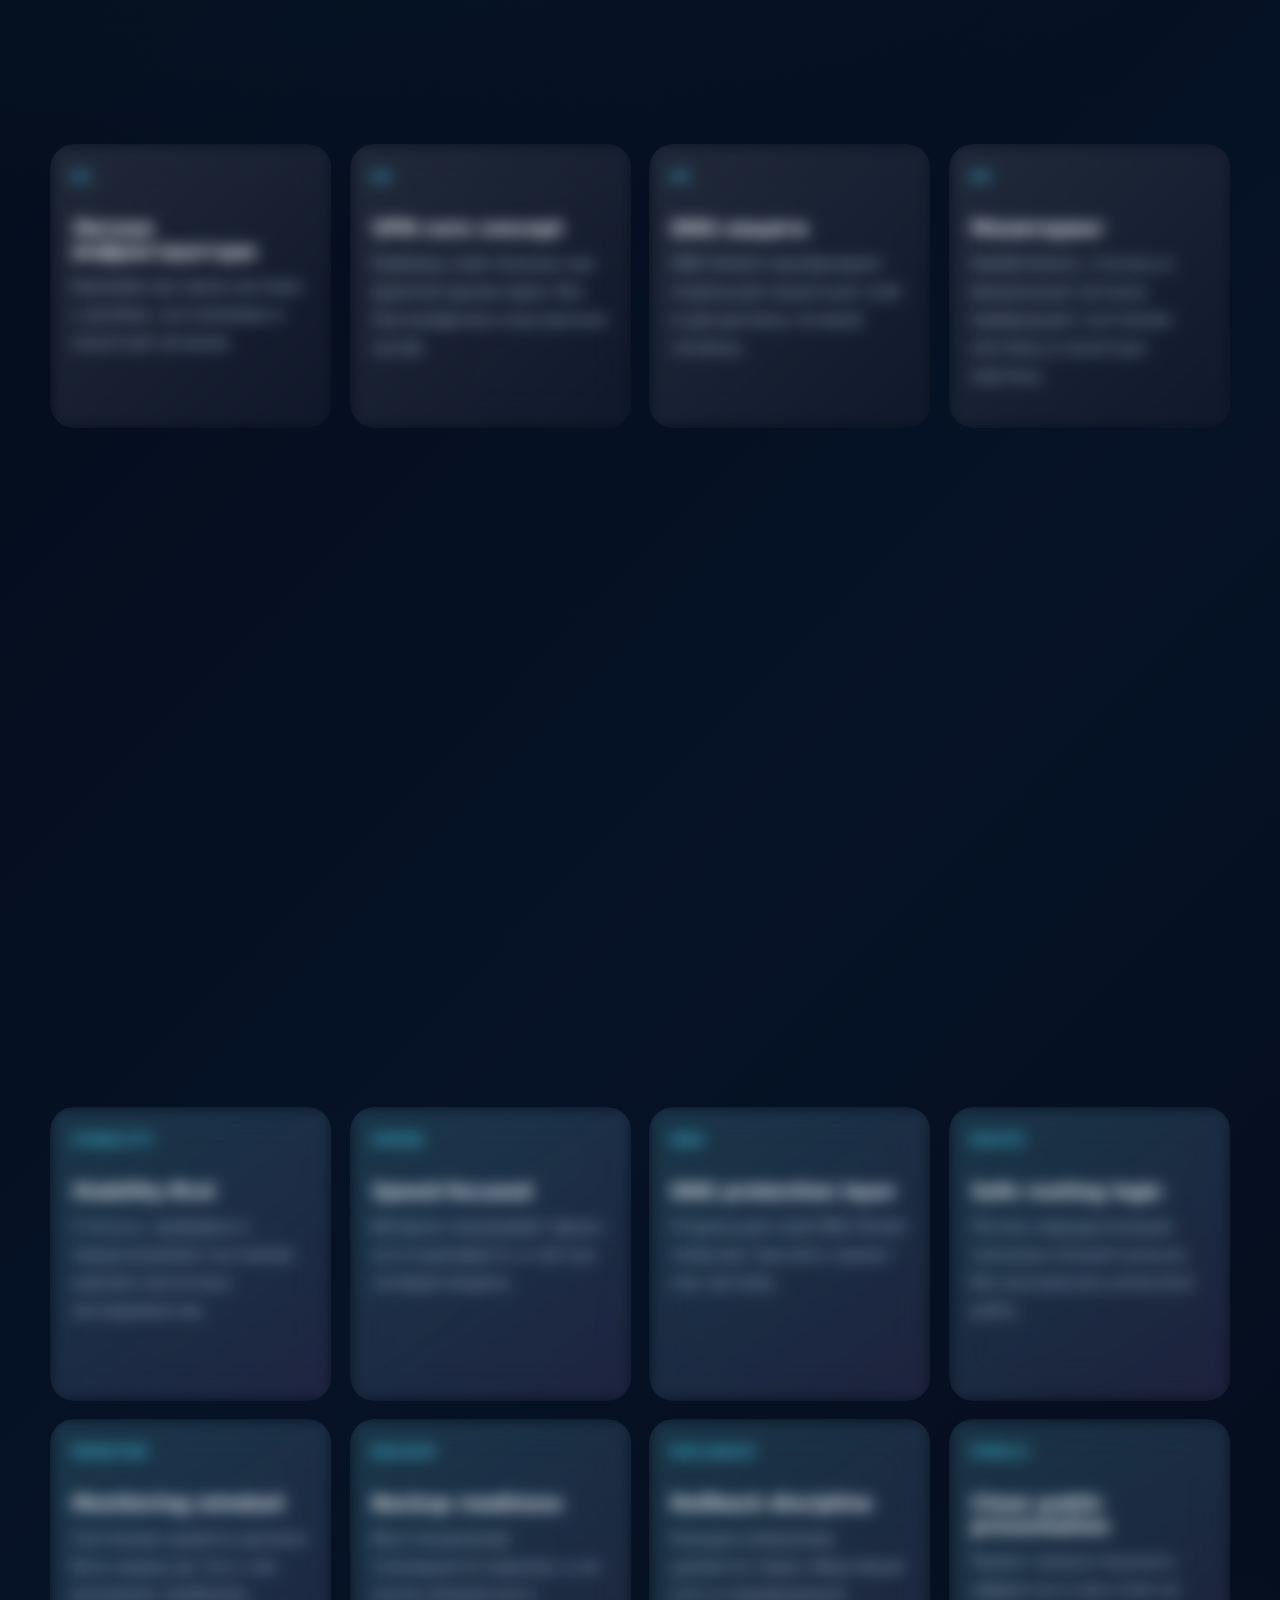
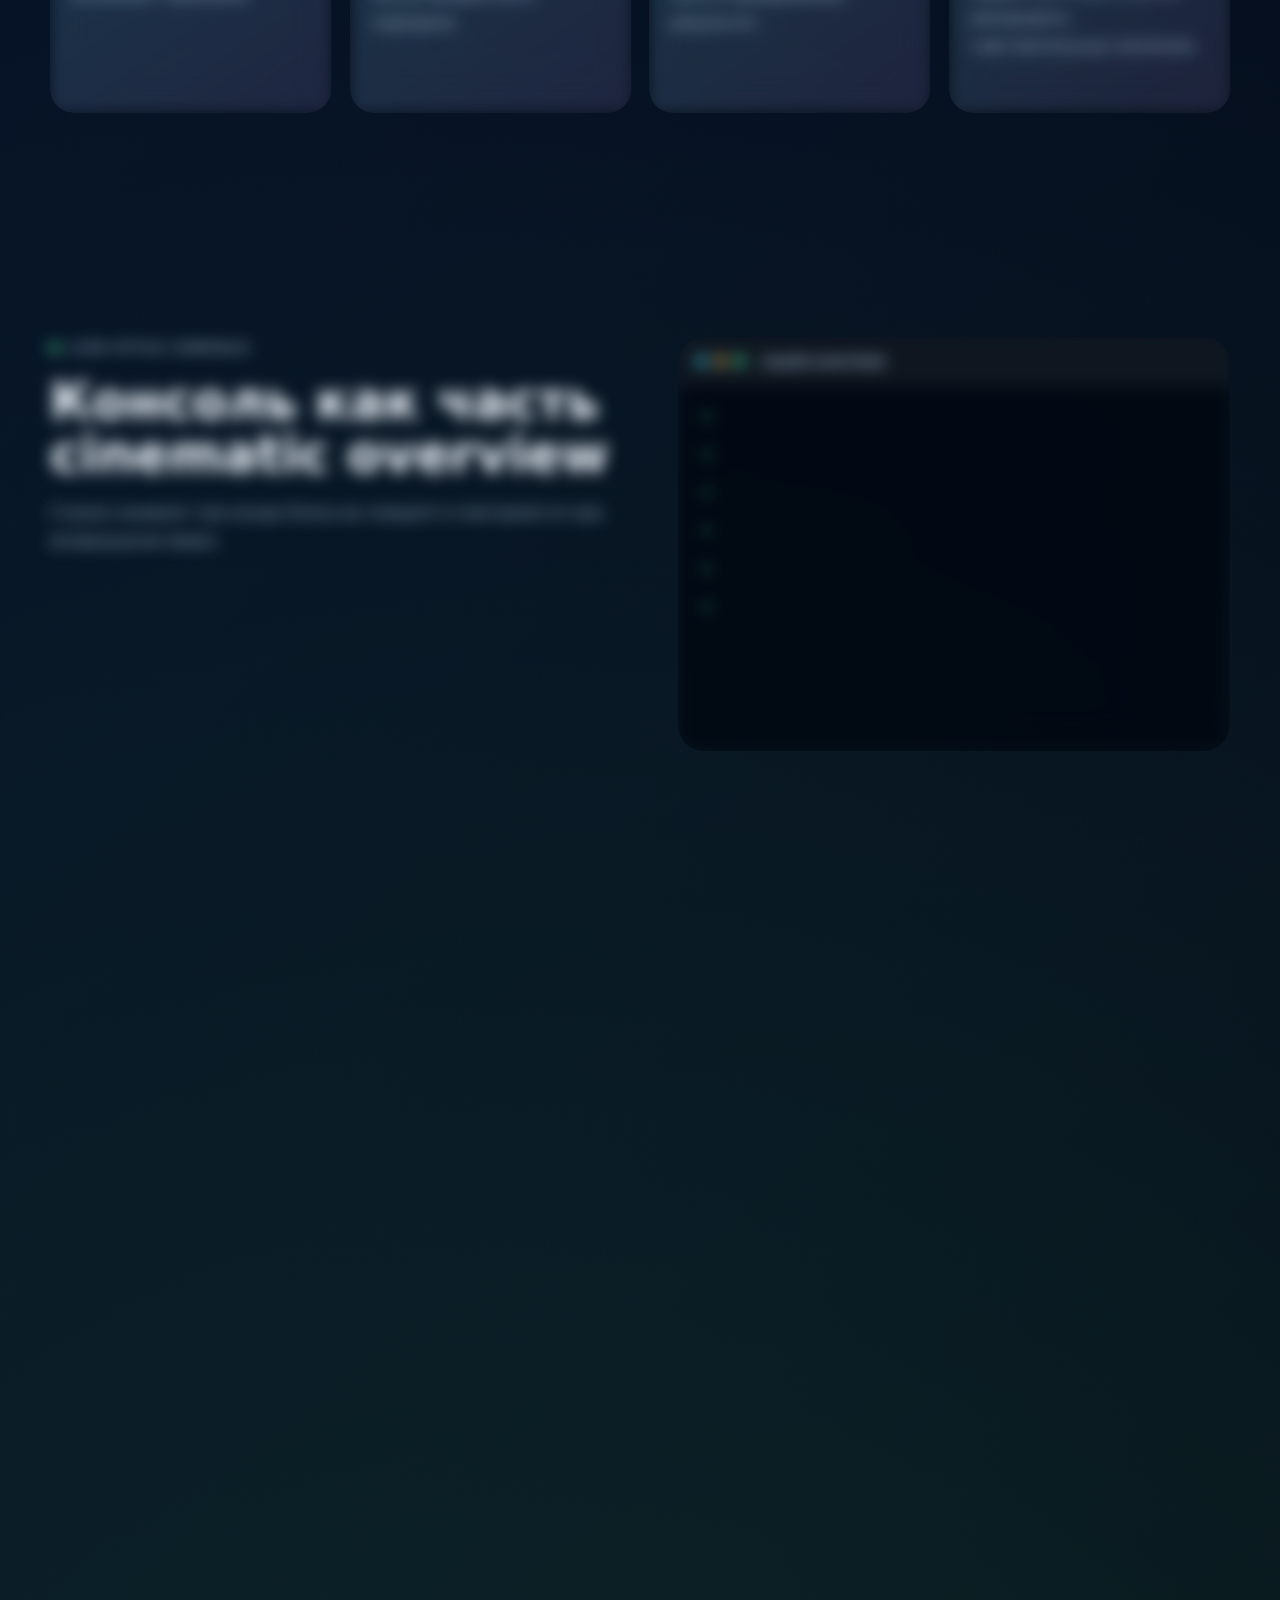
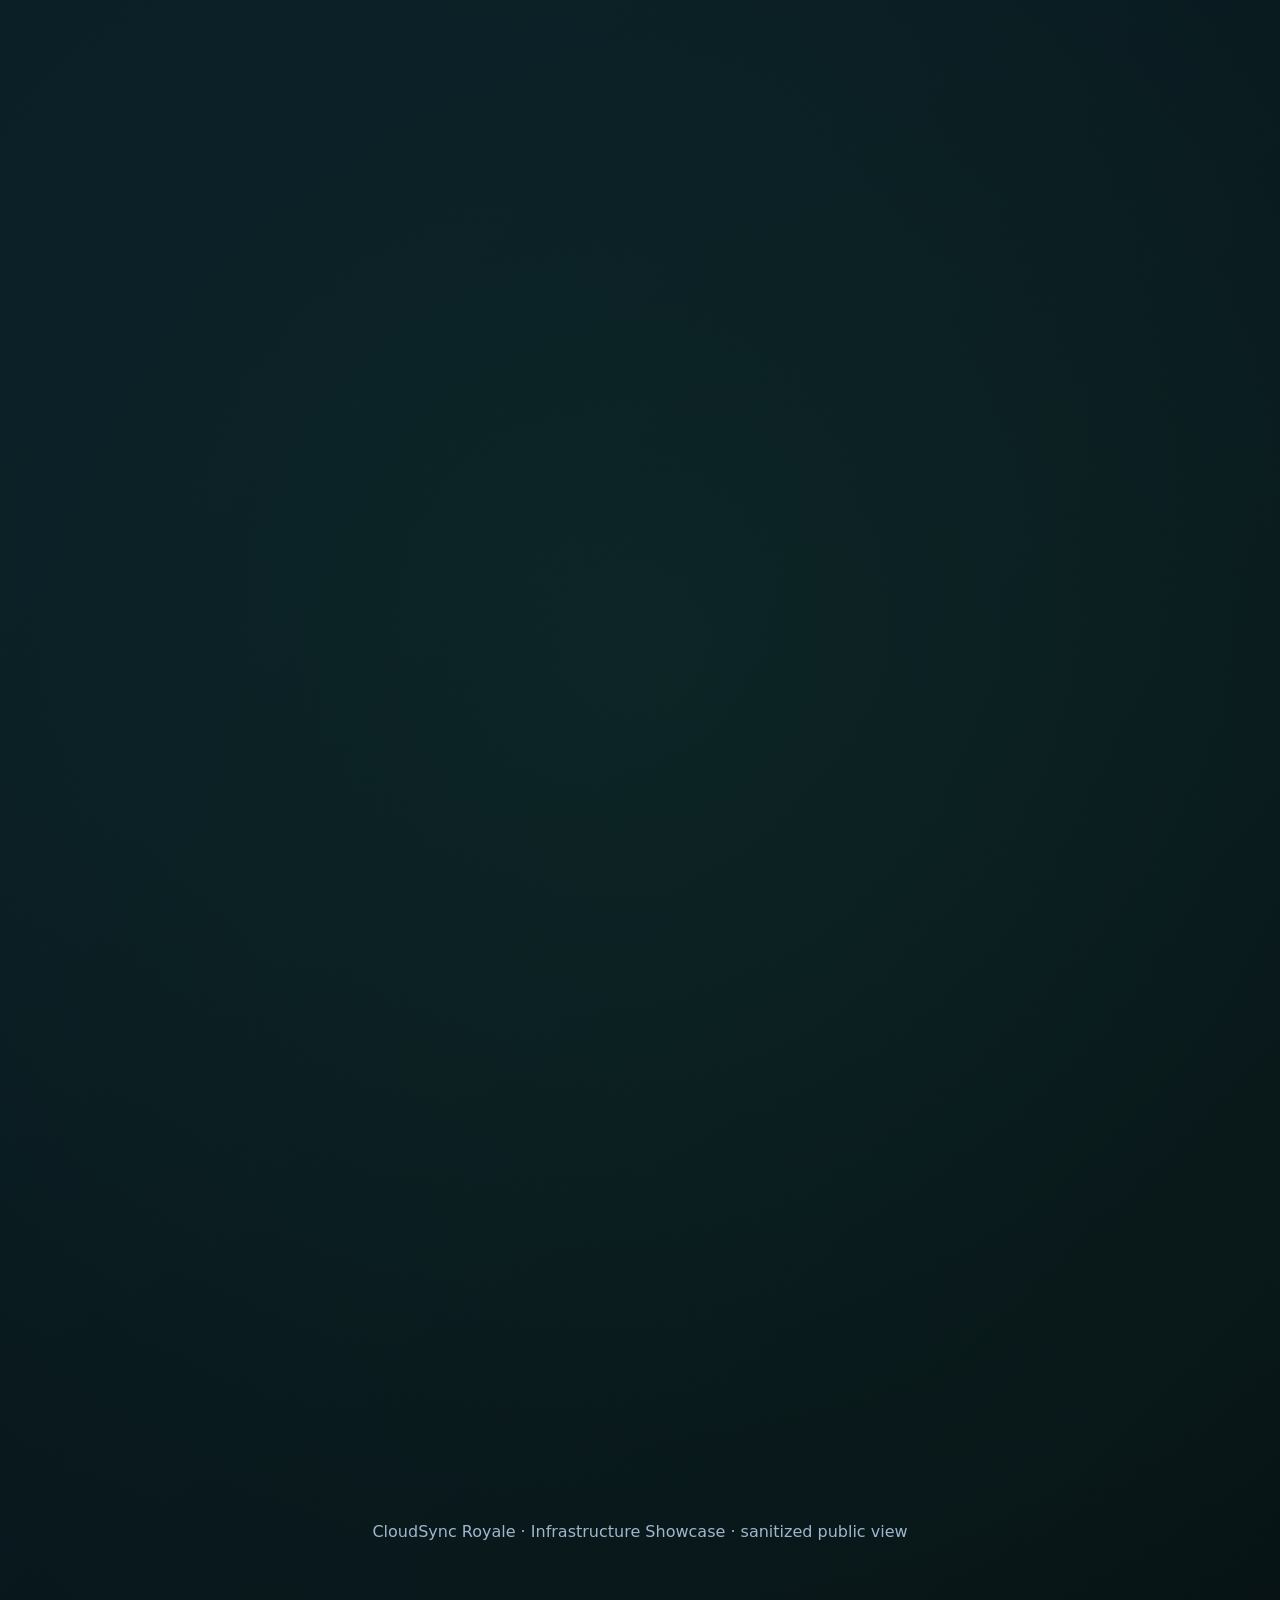
==== commit 3e0b1334: "Polish CloudSync Royale animations" ====
--- a/friends-showcase/index.html
+++ b/friends-showcase/index.html
@@ -3,16 +3,18 @@
   <head>
     <meta charset="utf-8">
     <meta name="viewport" content="width=device-width, initial-scale=1">
-    <meta name="description" content="CloudSync Royale — публичная demo showcase страница личного VPN и security homelab проекта с очищенными demo values.">
-    <title>CloudSync Royale — Public Showcase</title>
+    <meta name="description" content="CloudSync Royale — публичная витрина личного VPN и security homelab проекта с безопасным визуальным обзором архитектуры.">
+    <title>CloudSync Royale — Infrastructure Showcase</title>
     <link rel="stylesheet" href="styles.css">
     <script src="script.js" defer></script>
   </head>
-  <body>
+  <body class="scrolling-down">
     <canvas id="mesh-canvas" aria-hidden="true"></canvas>
+    <div class="spotlight" aria-hidden="true"></div>
     <div class="noise" aria-hidden="true"></div>
     <div class="aura aura-one" aria-hidden="true"></div>
     <div class="aura aura-two" aria-hidden="true"></div>
+    <div class="aura aura-three" aria-hidden="true"></div>
 
     <header class="topbar">
       <a class="brand" href="#hero" aria-label="CloudSync Royale">
@@ -31,28 +33,29 @@
     <main>
       <section class="hero section" id="hero">
         <div class="wrap hero-grid">
-          <div class="hero-copy reveal">
-            <p class="eyebrow">Private Lab · Public Demo</p>
-            <h1>CloudSync Royale</h1>
+          <div class="hero-copy reveal fade-up">
+            <p class="eyebrow">Private Lab · Public Showcase</p>
+            <h1 class="glitch-title" data-text="CloudSync Royale">CloudSync Royale</h1>
             <p class="typing-line">
-              <span data-typing="Личный VPN / security homelab: стабильность, DNS-защита, мониторинг, бэкапы и аккуратные изменения."></span>
+              <span data-typing="Публичная витрина личного VPN / security homelab: стабильность, DNS-защита, мониторинг, бэкапы и аккуратные изменения."></span>
             </p>
             <p class="hero-text">
-              Кинематичная витрина личного инфраструктурного проекта: очищенная схема, demo-панели,
-              безопасные placeholder-значения и визуальная история без раскрытия production-деталей.
+              CloudSync Royale показывает архитектуру и характер настоящего инфраструктурного проекта:
+              строгая маршрутизация, наблюдаемость, резервное копирование и безопасный подход к изменениям
+              в sanitized public view.
             </p>
             <div class="actions">
               <a class="btn primary" href="#system">Смотреть систему</a>
               <a class="btn ghost" href="#architecture">Как это работает</a>
             </div>
-            <div class="hero-badges" aria-label="Demo markers">
-              <span>Demo Values</span>
-              <span>REDACTED</span>
+            <div class="hero-badges" aria-label="Public showcase markers">
+              <span>Visual Showcase</span>
+              <span>REDACTED View</span>
               <span>Private Lab</span>
             </div>
           </div>
 
-          <div class="hero-orb reveal tilt-card" data-depth="0.055" aria-label="Голографический shield dashboard">
+          <div class="hero-orb reveal scale-in tilt-card" data-depth="0.055" aria-label="Голографический shield dashboard">
             <div class="orb-shell">
               <div class="orb-grid"></div>
               <div class="orb-core">
@@ -66,7 +69,7 @@
               <span class="orbit orbit-d">Git</span>
             </div>
             <div class="glass-strip">
-              <span>Demo Node</span>
+              <span>Private Lab</span>
               <strong>203.0.113.10</strong>
             </div>
           </div>
@@ -75,13 +78,14 @@
 
       <section class="section" id="system">
         <div class="wrap">
-          <div class="section-head reveal">
+          <div class="section-head reveal fade-up">
             <p class="eyebrow">Cinematic Status</p>
-            <h2>Панель выглядит live, но показывает только demo values</h2>
-            <p>Это интерфейс-симуляция: никакие реальные telemetry, live-конфиги или production-логи не выводятся.</p>
-          </div>
-
-          <div class="dashboard reveal tilt-card">
+            <h2>Command deck для публичного обзора системы</h2>
+            <p>Панель показывает настроение проекта: чистая инфраструктура, понятные состояния и аккуратный operational rhythm.</p>
+          </div>
+
+          <div class="dashboard reveal glow-in tilt-card">
+            <div class="system-pulse" aria-hidden="true"></div>
             <div class="dashboard-top">
               <div>
                 <p class="panel-kicker">CloudSync Royale</p>
@@ -91,43 +95,46 @@
             </div>
 
             <div class="metric-row">
-              <article class="metric">
+              <article class="metric reveal scale-in">
                 <span>Uptime</span>
                 <strong><span class="counter" data-target="99.9">99.9</span>%</strong>
-                <small>Demo values only</small>
-              </article>
-              <article class="metric">
+                <small>stability signal</small>
+              </article>
+              <article class="metric reveal scale-in">
                 <span>Latency</span>
                 <strong><span id="latency">31</span> ms</strong>
-                <small>Animated fake range</small>
-              </article>
-              <article class="metric">
-                <span>Active node</span>
-                <strong>Demo Node</strong>
+                <small>animated signal range</small>
+              </article>
+              <article class="metric reveal scale-in">
+                <span>Node label</span>
+                <strong>Private Lab</strong>
                 <small>node.example.com</small>
               </article>
-              <article class="metric">
-                <span>Mode</span>
+              <article class="metric reveal scale-in">
+                <span>View</span>
                 <strong>Sanitized</strong>
-                <small>REDACTED view</small>
+                <small>public-safe overview</small>
               </article>
             </div>
 
             <div class="status-grid">
-              <article class="status-card"><span></span><b>Core</b><em>Online</em></article>
-              <article class="status-card"><span></span><b>DNS Shield</b><em>Active</em></article>
-              <article class="status-card"><span></span><b>Routing Logic</b><em>Optimized</em></article>
-              <article class="status-card"><span></span><b>Backup Guard</b><em>Ready</em></article>
-              <article class="status-card"><span></span><b>Monitoring</b><em>Watching</em></article>
-              <article class="status-card"><span></span><b>Health</b><em>Stable</em></article>
-            </div>
-
-            <div class="pulse-panel">
+              <article class="status-card reveal slide-left"><span></span><b>Core</b><em>Online</em></article>
+              <article class="status-card reveal slide-left"><span></span><b>DNS Shield</b><em>Active</em></article>
+              <article class="status-card reveal slide-left"><span></span><b>Routing Logic</b><em>Optimized</em></article>
+              <article class="status-card reveal slide-right"><span></span><b>Backup Guard</b><em>Ready</em></article>
+              <article class="status-card reveal slide-right"><span></span><b>Monitoring</b><em>Watching</em></article>
+              <article class="status-card reveal slide-right"><span></span><b>Health</b><em>Stable</em></article>
+            </div>
+
+            <div class="pulse-panel reveal blur-in">
               <div class="pulse-head">
-                <span>Traffic Pulse</span>
-                <b>Demo stream</b>
-              </div>
-              <div class="pulse-graph" id="pulse-graph" aria-label="Анимированный demo-график"></div>
+                <span>Infrastructure Pulse</span>
+                <b>showcase stream</b>
+              </div>
+              <div class="signal-row" aria-hidden="true">
+                <span></span><span></span><span></span><span></span><span></span>
+              </div>
+              <div class="pulse-graph" id="pulse-graph" aria-label="Анимированный график состояния"></div>
             </div>
           </div>
         </div>
@@ -135,89 +142,89 @@
 
       <section class="section" id="architecture">
         <div class="wrap">
-          <div class="section-head reveal">
+          <div class="section-head reveal fade-up">
             <p class="eyebrow">Architecture Map</p>
-            <h2>Поток показан как голографическая схема</h2>
-            <p>Схема объясняет роли компонентов, не раскрывая реальную инфраструктуру.</p>
-          </div>
-
-          <div class="flow reveal" aria-label="Device to Internet architecture flow">
-            <article class="flow-node tilt-card"><span>01</span><strong>Device</strong></article>
-            <div class="flow-line"></div>
-            <article class="flow-node tilt-card"><span>02</span><strong>Secure Client</strong></article>
-            <div class="flow-line"></div>
-            <article class="flow-node tilt-card"><span>03</span><strong>VPN Gateway</strong></article>
-            <div class="flow-line"></div>
-            <article class="flow-node tilt-card"><span>04</span><strong>DNS Shield</strong></article>
-            <div class="flow-line"></div>
-            <article class="flow-node tilt-card"><span>05</span><strong>Monitoring</strong></article>
-            <div class="flow-line"></div>
-            <article class="flow-node tilt-card"><span>06</span><strong>Internet</strong></article>
+            <h2>Голографическая карта потока</h2>
+            <p>Публичная версия показывает роли компонентов и идею маршрута без раскрытия production-данных.</p>
+          </div>
+
+          <div class="flow reveal architecture-reveal" aria-label="Device to Internet architecture flow">
+            <article class="flow-node reveal scale-in tilt-card"><span>01</span><strong>Device</strong></article>
+            <div class="flow-line"><i></i></div>
+            <article class="flow-node reveal scale-in tilt-card"><span>02</span><strong>Secure Client</strong></article>
+            <div class="flow-line"><i></i></div>
+            <article class="flow-node reveal scale-in tilt-card"><span>03</span><strong>VPN Gateway</strong></article>
+            <div class="flow-line"><i></i></div>
+            <article class="flow-node reveal scale-in tilt-card"><span>04</span><strong>DNS Shield</strong></article>
+            <div class="flow-line"><i></i></div>
+            <article class="flow-node reveal scale-in tilt-card"><span>05</span><strong>Monitoring</strong></article>
+            <div class="flow-line"><i></i></div>
+            <article class="flow-node reveal scale-in tilt-card"><span>06</span><strong>Internet</strong></article>
           </div>
         </div>
       </section>
 
       <section class="section" id="represents">
         <div class="wrap">
-          <div class="section-head reveal">
-            <p class="eyebrow">What This Project Represents</p>
-            <h2>Что показывает CloudSync Royale</h2>
-            <p>Формулировки намеренно остаются в зоне concept, demo, homelab и sanitized.</p>
+          <div class="section-head reveal fade-up">
+            <p class="eyebrow">Project Overview</p>
+            <h2>Что представляет CloudSync Royale</h2>
+            <p>Это infrastructure showcase: коротко, визуально и без раскрытия чувствительных деталей.</p>
           </div>
 
           <div class="card-grid compact">
-            <article class="info-card reveal tilt-card"><span>01</span><h3>Личная инфраструктура</h3><p>Homelab как мини-система с ролями, проверками и понятной логикой.</p></article>
-            <article class="info-card reveal tilt-card"><span>02</span><h3>VPN core concept</h3><p>Demo-представление gateway-слоя без live-конфигов и чувствительных деталей.</p></article>
-            <article class="info-card reveal tilt-card"><span>03</span><h3>DNS-защита</h3><p>Sanitized DNS Shield показывает идею защитного слоя на уровне архитектуры.</p></article>
-            <article class="info-card reveal tilt-card"><span>04</span><h3>Мониторинг</h3><p>Healthchecks, статусы и визуальные сигналы как привычка аккуратной эксплуатации.</p></article>
-            <article class="info-card reveal tilt-card"><span>05</span><h3>Бэкапы</h3><p>Backup readiness как часть мышления до любых изменений.</p></article>
-            <article class="info-card reveal tilt-card"><span>06</span><h3>Rollback-first подход</h3><p>Сначала точка возврата, потом изменение, проверка и спокойное восстановление.</p></article>
-            <article class="info-card reveal tilt-card"><span>07</span><h3>Документация</h3><p>Проект описан так, чтобы показать инженерную мысль без раскрытия лишнего.</p></article>
-            <article class="info-card reveal tilt-card"><span>08</span><h3>GitHub hygiene</h3><p>Публичная подача чистая: красиво, понятно, без чувствительных материалов.</p></article>
+            <article class="info-card reveal fade-up tilt-card"><span>01</span><h3>Личная инфраструктура</h3><p>Homelab как мини-система с ролями, состояниями и понятной логикой.</p></article>
+            <article class="info-card reveal fade-up tilt-card"><span>02</span><h3>VPN core concept</h3><p>Gateway-слой показан как архитектурная идея, без live-конфигов и внутренних путей.</p></article>
+            <article class="info-card reveal fade-up tilt-card"><span>03</span><h3>DNS-защита</h3><p>DNS Shield подчёркивает отдельный защитный слой и дисциплину сетевой гигиены.</p></article>
+            <article class="info-card reveal fade-up tilt-card"><span>04</span><h3>Мониторинг</h3><p>Healthchecks, статусы и визуальные сигналы превращают состояние системы в понятную картину.</p></article>
+            <article class="info-card reveal fade-up tilt-card"><span>05</span><h3>Бэкапы</h3><p>Backup readiness встроен в процесс до изменений, а не вспоминается после них.</p></article>
+            <article class="info-card reveal fade-up tilt-card"><span>06</span><h3>Rollback-first</h3><p>Каждое изменение мыслится через обратимый путь, проверку и спокойное восстановление.</p></article>
+            <article class="info-card reveal fade-up tilt-card"><span>07</span><h3>Документация</h3><p>Проект описан так, чтобы показать инженерную мысль и не вынести лишнего наружу.</p></article>
+            <article class="info-card reveal fade-up tilt-card"><span>08</span><h3>GitHub hygiene</h3><p>Публичная подача выглядит чисто, уверенно и безопасно для портфолио.</p></article>
           </div>
         </div>
       </section>
 
       <section class="section" id="features">
         <div class="wrap">
-          <div class="section-head reveal">
+          <div class="section-head reveal fade-up">
             <p class="eyebrow">Feature Cards</p>
             <h2>Премиальные акценты проекта</h2>
           </div>
 
           <div class="card-grid feature-grid">
-            <article class="feature-card reveal tilt-card"><span>Stability</span><h3>Stability-first</h3><p>Статусы, проверки и предсказуемое состояние важнее хаотичных экспериментов.</p></article>
-            <article class="feature-card reveal tilt-card"><span>Speed</span><h3>Speed-focused</h3><p>Витрина показывает фокус на отзывчивость и чистую сетевую модель.</p></article>
-            <article class="feature-card reveal tilt-card"><span>DNS</span><h3>DNS protection layer</h3><p>Отдельный слой DNS Shield помогает мыслить проект как систему.</p></article>
-            <article class="feature-card reveal tilt-card"><span>Route</span><h3>Safe routing logic</h3><p>Логика маршрутизации показана концептуально, без live paths.</p></article>
-            <article class="feature-card reveal tilt-card"><span>Monitor</span><h3>Monitoring mindset</h3><p>Состояние проекта должно быть видно до того, как возникает проблема.</p></article>
-            <article class="feature-card reveal tilt-card"><span>Backup</span><h3>Backup readiness</h3><p>Восстановление планируется заранее, а не после неприятного сюрприза.</p></article>
-            <article class="feature-card reveal tilt-card"><span>Rollback</span><h3>Rollback discipline</h3><p>Каждое изменение думается через обратимый путь и проверяемый результат.</p></article>
-            <article class="feature-card reveal tilt-card"><span>Public</span><h3>Clean public presentation</h3><p>Красиво показать проект можно без раскрытия реальных значений.</p></article>
+            <article class="feature-card reveal slide-left tilt-card"><span>Stability</span><h3>Stability-first</h3><p>Статусы, проверки и предсказуемое состояние важнее хаотичных экспериментов.</p></article>
+            <article class="feature-card reveal fade-up tilt-card"><span>Speed</span><h3>Speed-focused</h3><p>Витрина показывает фокус на отзывчивость и чистую сетевую модель.</p></article>
+            <article class="feature-card reveal fade-up tilt-card"><span>DNS</span><h3>DNS protection layer</h3><p>Отдельный слой DNS Shield помогает мыслить проект как систему.</p></article>
+            <article class="feature-card reveal slide-right tilt-card"><span>Route</span><h3>Safe routing logic</h3><p>Логика маршрутизации показана концептуально, без внутренних production paths.</p></article>
+            <article class="feature-card reveal slide-left tilt-card"><span>Monitor</span><h3>Monitoring mindset</h3><p>Состояние проекта должно быть видно до того, как возникает проблема.</p></article>
+            <article class="feature-card reveal fade-up tilt-card"><span>Backup</span><h3>Backup readiness</h3><p>Восстановление планируется заранее, а не после неприятного сюрприза.</p></article>
+            <article class="feature-card reveal fade-up tilt-card"><span>Rollback</span><h3>Rollback discipline</h3><p>Каждое изменение думается через обратимый путь и проверяемый результат.</p></article>
+            <article class="feature-card reveal slide-right tilt-card"><span>Public</span><h3>Clean public presentation</h3><p>Проект можно показать эффектно и при этом не раскрывать чувствительные значения.</p></article>
           </div>
         </div>
       </section>
 
       <section class="section" id="console">
         <div class="wrap console-grid">
-          <div class="section-head reveal">
-            <p class="eyebrow">Fake Live Console</p>
-            <h2>Терминал как кино, данные как demo</h2>
-            <p>Строки анимируются для ощущения живой системы, но это не реальные команды и не live output.</p>
-          </div>
-
-          <div class="terminal reveal tilt-card" aria-label="Demo console output">
+          <div class="section-head reveal slide-left">
+            <p class="eyebrow">Live-style Console</p>
+            <h2>Консоль как часть cinematic overview</h2>
+            <p>Строки оживают при входе блока во viewport и повторяются при возвращении вверх.</p>
+          </div>
+
+          <div class="terminal reveal slide-right tilt-card" aria-label="Public-safe console output">
             <div class="terminal-top">
               <span></span><span></span><span></span>
-              <b>royale-demo</b>
+              <b>royale-overview</b>
             </div>
             <div class="terminal-lines" id="terminal-lines">
-              <p data-line="healthcheck: passed"></p>
+              <p data-line="healthcheck: stable"></p>
               <p data-line="dns-shield: active"></p>
               <p data-line="backup-guard: ready"></p>
-              <p data-line="public-secrets-scan: clean"></p>
-              <p data-line="production-values: hidden"></p>
-              <p data-line="status: demo mode"></p>
+              <p data-line="public-view: sanitized"></p>
+              <p data-line="secrets-scan: clean"></p>
+              <p data-line="status: protected overview"></p>
             </div>
           </div>
         </div>
@@ -225,11 +232,11 @@
 
       <section class="section why-section">
         <div class="wrap why-grid">
-          <div class="section-head reveal">
+          <div class="section-head reveal slide-left">
             <p class="eyebrow">Why It Looks Serious</p>
             <h2>Почему это выглядит как настоящий инженерный проект</h2>
           </div>
-          <div class="reason-stack reveal">
+          <div class="reason-stack reveal slide-right">
             <p>Это не просто “включил VPN”.</p>
             <p>Это мини-инфраструктура с ролями и состояниями.</p>
             <p>Есть мониторинг и контроль ресурсов.</p>
@@ -242,51 +249,46 @@
 
       <section class="section">
         <div class="wrap">
-          <div class="section-head reveal">
+          <div class="section-head reveal fade-up">
             <p class="eyebrow">Build Story</p>
             <h2>Timeline</h2>
           </div>
 
-          <div class="timeline">
-            <article class="timeline-card reveal"><span>Stage 1</span><h3>Server baseline</h3><p>Базовый порядок и предсказуемое окружение.</p></article>
-            <article class="timeline-card reveal"><span>Stage 2</span><h3>VPN core</h3><p>Понятная роль gateway-слоя в homelab-модели.</p></article>
-            <article class="timeline-card reveal"><span>Stage 3</span><h3>DNS protection</h3><p>DNS Shield как отдельный защитный слой.</p></article>
-            <article class="timeline-card reveal"><span>Stage 4</span><h3>Monitoring</h3><p>Healthchecks, сигналы и наблюдаемость.</p></article>
-            <article class="timeline-card reveal"><span>Stage 5</span><h3>Backup guard</h3><p>Готовность к восстановлению до изменений.</p></article>
-            <article class="timeline-card reveal"><span>Stage 6</span><h3>GitHub portfolio</h3><p>Sanitized-документация для публичного профиля.</p></article>
-            <article class="timeline-card reveal"><span>Stage 7</span><h3>Public showcase</h3><p>Вау-витрина без реальных production-значений.</p></article>
-          </div>
-        </div>
-      </section>
-
-      <section class="section" id="safety">
-        <div class="wrap">
-          <div class="safety-card reveal tilt-card">
-            <p class="eyebrow">Safety Note</p>
-            <h2>Публично только то, что можно показывать</h2>
-            <p>
-              Демонстрационная страница. Реальные IP, домены, ключи, конфиги,
-              конфигурационные ссылки, данные клиентов и production-логи не публикуются.
-            </p>
+          <div class="timeline reveal timeline-reveal">
+            <article class="timeline-card reveal fade-up"><span>Stage 1</span><h3>Server baseline</h3><p>Базовый порядок и предсказуемое окружение.</p></article>
+            <article class="timeline-card reveal fade-up"><span>Stage 2</span><h3>VPN core</h3><p>Понятная роль gateway-слоя в homelab-модели.</p></article>
+            <article class="timeline-card reveal fade-up"><span>Stage 3</span><h3>DNS protection</h3><p>DNS Shield как отдельный защитный слой.</p></article>
+            <article class="timeline-card reveal fade-up"><span>Stage 4</span><h3>Monitoring</h3><p>Healthchecks, сигналы и наблюдаемость.</p></article>
+            <article class="timeline-card reveal fade-up"><span>Stage 5</span><h3>Backup guard</h3><p>Готовность к восстановлению до изменений.</p></article>
+            <article class="timeline-card reveal fade-up"><span>Stage 6</span><h3>GitHub portfolio</h3><p>Sanitized-документация для публичного профиля.</p></article>
+            <article class="timeline-card reveal fade-up"><span>Stage 7</span><h3>Public showcase</h3><p>Эффектная витрина без реальных production-значений.</p></article>
           </div>
         </div>
       </section>
 
       <section class="section final-section">
-        <div class="wrap final-card reveal">
+        <div class="wrap final-card reveal glow-in">
           <p class="eyebrow">Personal Cybersecurity / DevOps Homelab</p>
           <h2>Built as a personal cybersecurity / DevOps homelab.</h2>
           <p>
-            CloudSync Royale — визуальная демонстрация личного инфраструктурного проекта:
+            CloudSync Royale — визуальная презентация личного инфраструктурного проекта:
             безопасность, стабильность, DNS-защита, мониторинг и аккуратный подход к изменениям.
           </p>
           <a class="btn primary" href="#hero">Наверх</a>
         </div>
       </section>
+
+      <section class="section safety-section" id="safety">
+        <div class="wrap">
+          <div class="safety-card reveal blur-in">
+            <p>Публичная витрина проекта. Реальные IP, домены, ключи, конфигурационные ссылки, данные пользователей и production-логи не публикуются.</p>
+          </div>
+        </div>
+      </section>
     </main>
 
     <footer class="footer">
-      <p>CloudSync Royale · Public Demo Showcase · example.com placeholders only</p>
+      <p>CloudSync Royale · Infrastructure Showcase · sanitized public view</p>
     </footer>
   </body>
 </html>
--- a/friends-showcase/styles.css
+++ b/friends-showcase/styles.css
@@ -13,6 +13,7 @@
   --amber: #f5c35b;
   --line: rgba(190, 236, 255, 0.16);
   --shadow: 0 28px 90px rgba(0, 0, 0, 0.48);
+  --shine: linear-gradient(120deg, transparent, rgba(255, 255, 255, 0.24), transparent);
 }
 
 html {
@@ -46,9 +47,34 @@
   animation: aurora 18s ease-in-out infinite;
 }
 
+body::after {
+  content: "";
+  position: fixed;
+  inset: 0;
+  z-index: -4;
+  pointer-events: none;
+  background:
+    radial-gradient(circle at 20% 22%, rgba(69, 231, 255, 0.08), transparent 28%),
+    radial-gradient(circle at 82% 38%, rgba(157, 108, 255, 0.08), transparent 24%),
+    radial-gradient(circle at 46% 78%, rgba(82, 243, 165, 0.06), transparent 28%);
+  animation: driftGlow 24s ease-in-out infinite alternate;
+}
+
 a {
   color: inherit;
   text-decoration: none;
+}
+
+.spotlight {
+  --mx: 50vw;
+  --my: 34vh;
+  position: fixed;
+  inset: 0;
+  z-index: -1;
+  pointer-events: none;
+  background: radial-gradient(circle at var(--mx) var(--my), rgba(69, 231, 255, 0.12), transparent 24rem);
+  opacity: 0.72;
+  transition: opacity 220ms ease;
 }
 
 #mesh-canvas {
@@ -94,6 +120,13 @@
   right: -12rem;
   bottom: 8rem;
   background: rgba(157, 108, 255, 0.34);
+}
+
+.aura-three {
+  left: 32%;
+  bottom: -18rem;
+  background: rgba(82, 243, 165, 0.22);
+  animation: auraFloat 18s ease-in-out infinite alternate;
 }
 
 .topbar {
@@ -223,6 +256,31 @@
   text-shadow: 0 0 44px rgba(69, 231, 255, 0.22);
 }
 
+.glitch-title {
+  position: relative;
+}
+
+.glitch-title::before,
+.glitch-title::after {
+  content: attr(data-text);
+  position: absolute;
+  inset: 0;
+  pointer-events: none;
+  opacity: 0;
+}
+
+.glitch-title::before {
+  color: rgba(69, 231, 255, 0.72);
+  transform: translateX(-2px);
+  animation: microGlitch 8s steps(2, end) infinite;
+}
+
+.glitch-title::after {
+  color: rgba(157, 108, 255, 0.55);
+  transform: translateX(2px);
+  animation: microGlitch 8s steps(2, end) 80ms infinite reverse;
+}
+
 h2 {
   margin-bottom: 18px;
   font-size: clamp(2.15rem, 4vw, 3.3rem);
@@ -360,6 +418,15 @@
   box-shadow:
     inset 0 0 0 1px rgba(202, 242, 255, 0.15),
     inset 0 0 48px rgba(69, 231, 255, 0.06);
+}
+
+.orb-shell .orb-grid::after {
+  content: "";
+  position: absolute;
+  inset: 16%;
+  clip-path: inset(0 round 50%);
+  box-shadow: 0 0 0 1px rgba(69, 231, 255, 0.18), 0 0 42px rgba(69, 231, 255, 0.1);
+  animation: scanRing 3.8s ease-in-out infinite;
 }
 
 .orb-grid {
@@ -392,6 +459,48 @@
   backdrop-filter: blur(20px);
 }
 
+.tilt-card,
+.dashboard,
+.info-card,
+.feature-card,
+.timeline-card,
+.terminal,
+.safety-card,
+.final-card,
+.flow-node {
+  position: relative;
+  isolation: isolate;
+}
+
+.tilt-card::after,
+.dashboard::after,
+.info-card::after,
+.feature-card::after,
+.timeline-card::after,
+.terminal::after,
+.final-card::after,
+.flow-node::after {
+  content: "";
+  position: absolute;
+  inset: -45%;
+  z-index: -1;
+  background: conic-gradient(from 90deg, transparent, rgba(69, 231, 255, 0.2), rgba(157, 108, 255, 0.16), transparent 42%);
+  opacity: 0;
+  transition: opacity 220ms ease;
+  animation: rotate 12s linear infinite;
+}
+
+.tilt-card:hover::after,
+.dashboard.in-view::after,
+.info-card:hover::after,
+.feature-card:hover::after,
+.timeline-card:hover::after,
+.terminal.in-view::after,
+.final-card.in-view::after,
+.flow-node:hover::after {
+  opacity: 0.55;
+}
+
 .orb-core {
   position: relative;
   z-index: 2;
@@ -475,8 +584,28 @@
 }
 
 .dashboard {
+  position: relative;
   padding: 28px;
   clip-path: inset(0 round 30px);
+  overflow: hidden;
+}
+
+.system-pulse {
+  position: absolute;
+  left: 0;
+  right: 0;
+  top: 44%;
+  height: 2px;
+  pointer-events: none;
+  background: linear-gradient(90deg, transparent, rgba(69, 231, 255, 0.95), transparent);
+  box-shadow: 0 0 26px rgba(69, 231, 255, 0.48);
+  transform: translateX(-100%);
+  opacity: 0;
+}
+
+.dashboard.in-view .system-pulse {
+  animation: systemSweep 4.2s ease-in-out infinite;
+  opacity: 1;
 }
 
 .dashboard-top,
@@ -579,6 +708,43 @@
   box-shadow: inset 0 0 0 1px rgba(207, 244, 255, 0.11);
 }
 
+.signal-row {
+  display: flex;
+  align-items: end;
+  gap: 6px;
+  height: 28px;
+  margin-top: 8px;
+}
+
+.signal-row span {
+  width: 7px;
+  height: 8px;
+  clip-path: inset(0 round 999px);
+  background: linear-gradient(180deg, var(--emerald), var(--cyan));
+  box-shadow: 0 0 16px rgba(82, 243, 165, 0.32);
+  animation: signal 1.4s ease-in-out infinite;
+}
+
+.signal-row span:nth-child(2) {
+  height: 14px;
+  animation-delay: -0.2s;
+}
+
+.signal-row span:nth-child(3) {
+  height: 21px;
+  animation-delay: -0.4s;
+}
+
+.signal-row span:nth-child(4) {
+  height: 17px;
+  animation-delay: -0.6s;
+}
+
+.signal-row span:nth-child(5) {
+  height: 24px;
+  animation-delay: -0.8s;
+}
+
 .pulse-head b {
   color: var(--amber);
 }
@@ -601,12 +767,17 @@
 }
 
 .flow {
+  position: relative;
   display: flex;
   align-items: center;
   justify-content: center;
   gap: 12px;
   padding: 30px;
   clip-path: inset(0 round 30px);
+}
+
+.flow.in-view {
+  box-shadow: var(--shadow), inset 0 0 0 1px rgba(210, 244, 255, 0.18), 0 0 54px rgba(69, 231, 255, 0.08);
 }
 
 .flow-node {
@@ -653,6 +824,24 @@
   animation: beamX 1.8s ease-in-out infinite;
 }
 
+.flow-line i {
+  position: absolute;
+  top: 50%;
+  left: -8px;
+  width: 8px;
+  height: 8px;
+  clip-path: inset(0 round 50%);
+  background: var(--emerald);
+  box-shadow: 0 0 18px rgba(82, 243, 165, 0.8);
+  transform: translate(-100%, -50%);
+  opacity: 0;
+}
+
+.flow.in-view .flow-line i {
+  animation: packetX 2.6s ease-in-out infinite;
+  opacity: 1;
+}
+
 .card-grid {
   display: grid;
   gap: 18px;
@@ -688,6 +877,19 @@
   transition: opacity 180ms ease;
 }
 
+.info-card::after,
+.feature-card::after,
+.timeline-card::after {
+  z-index: 0;
+}
+
+.info-card > *,
+.feature-card > *,
+.timeline-card > * {
+  position: relative;
+  z-index: 1;
+}
+
 .info-card:hover,
 .feature-card:hover,
 .timeline-card:hover,
@@ -728,6 +930,7 @@
 }
 
 .terminal {
+  position: relative;
   clip-path: inset(0 round 26px);
   overflow: hidden;
   background: rgba(1, 7, 16, 0.82);
@@ -834,8 +1037,24 @@
   right: 3%;
   top: 34px;
   height: 2px;
+  background: rgba(144, 224, 255, 0.12);
+  opacity: 1;
+}
+
+.timeline::after {
+  content: "";
+  position: absolute;
+  left: 3%;
+  top: 34px;
+  width: 0;
+  height: 2px;
   background: linear-gradient(90deg, var(--cyan), var(--violet), var(--emerald));
-  opacity: 0.55;
+  box-shadow: 0 0 28px rgba(69, 231, 255, 0.28);
+  transition: width 1050ms ease;
+}
+
+.timeline.in-view::after {
+  width: 94%;
 }
 
 .timeline-card {
@@ -843,8 +1062,13 @@
   padding-top: 60px;
 }
 
+.timeline-card.in-view span {
+  animation: markerPulse 1.7s ease-in-out infinite;
+}
+
 .safety-card,
 .final-card {
+  position: relative;
   padding: 36px;
   clip-path: inset(0 round 30px);
 }
@@ -877,13 +1101,59 @@
 
 .reveal {
   opacity: 0;
-  transform: translateY(22px);
-  transition: opacity 680ms ease, transform 680ms ease;
-}
-
-.reveal.visible {
+  filter: blur(8px);
+  transform: translateY(24px);
+  transition: opacity 680ms ease var(--stagger, 0ms), transform 680ms ease var(--stagger, 0ms), filter 680ms ease var(--stagger, 0ms);
+  will-change: opacity, transform, filter;
+}
+
+.scrolling-up .reveal {
+  transform: translateY(-24px);
+}
+
+.reveal.fade-down {
+  transform: translateY(-28px);
+}
+
+.reveal.slide-left {
+  transform: translateX(-32px);
+}
+
+.reveal.slide-right {
+  transform: translateX(32px);
+}
+
+.reveal.scale-in {
+  transform: translateY(18px) scale(0.96);
+}
+
+.reveal.blur-in {
+  filter: blur(16px);
+  transform: translateY(18px) scale(0.98);
+}
+
+.reveal.glow-in {
+  filter: blur(12px);
+  transform: translateY(24px) scale(0.985);
+}
+
+.reveal.in-view {
   opacity: 1;
   transform: translateY(0);
+  filter: blur(0);
+}
+
+.reveal.slide-left.in-view,
+.reveal.slide-right.in-view,
+.reveal.scale-in.in-view,
+.reveal.blur-in.in-view,
+.reveal.glow-in.in-view,
+.reveal.fade-down.in-view {
+  transform: translate3d(0, 0, 0) scale(1);
+}
+
+.reveal.glow-in.in-view {
+  box-shadow: var(--shadow), inset 0 0 0 1px rgba(210, 244, 255, 0.16), 0 0 48px rgba(69, 231, 255, 0.1);
 }
 
 :focus-visible {
@@ -898,6 +1168,53 @@
   }
   50% {
     background-position: 100% 50%;
+  }
+}
+
+@keyframes driftGlow {
+  0% {
+    transform: translate3d(-2%, -1%, 0) scale(1);
+  }
+  100% {
+    transform: translate3d(2%, 2%, 0) scale(1.05);
+  }
+}
+
+@keyframes auraFloat {
+  0% {
+    transform: translate3d(-4%, 0, 0);
+  }
+  100% {
+    transform: translate3d(7%, -5%, 0);
+  }
+}
+
+@keyframes microGlitch {
+  0%,
+  94%,
+  100% {
+    opacity: 0;
+    clip-path: inset(0 0 0 0);
+  }
+  95% {
+    opacity: 0.42;
+    clip-path: inset(12% 0 64% 0);
+  }
+  96% {
+    opacity: 0.24;
+    clip-path: inset(66% 0 18% 0);
+  }
+}
+
+@keyframes scanRing {
+  0%,
+  100% {
+    transform: scale(0.7);
+    opacity: 0.08;
+  }
+  50% {
+    transform: scale(1.18);
+    opacity: 0.55;
   }
 }
 
@@ -938,6 +1255,73 @@
   }
 }
 
+@keyframes packetX {
+  0% {
+    transform: translate(-100%, -50%);
+    opacity: 0;
+  }
+  18%,
+  82% {
+    opacity: 1;
+  }
+  100% {
+    transform: translate(48px, -50%);
+    opacity: 0;
+  }
+}
+
+@keyframes packetY {
+  0% {
+    transform: translate(-50%, -100%);
+    opacity: 0;
+  }
+  18%,
+  82% {
+    opacity: 1;
+  }
+  100% {
+    transform: translate(-50%, 42px);
+    opacity: 0;
+  }
+}
+
+@keyframes systemSweep {
+  0% {
+    transform: translateX(-100%);
+    opacity: 0;
+  }
+  14%,
+  70% {
+    opacity: 1;
+  }
+  100% {
+    transform: translateX(100%);
+    opacity: 0;
+  }
+}
+
+@keyframes signal {
+  0%,
+  100% {
+    transform: scaleY(0.72);
+    opacity: 0.56;
+  }
+  50% {
+    transform: scaleY(1.12);
+    opacity: 1;
+  }
+}
+
+@keyframes markerPulse {
+  0%,
+  100% {
+    text-shadow: 0 0 0 rgba(69, 231, 255, 0);
+  }
+  50% {
+    text-shadow: 0 0 18px rgba(69, 231, 255, 0.72);
+  }
+}
+
 @keyframes beamY {
   from {
     transform: translateY(-100%);
@@ -979,6 +1363,16 @@
   .flow-line::after {
     background: linear-gradient(180deg, transparent, var(--cyan), transparent);
     animation-name: beamY;
+  }
+
+  .flow-line i {
+    left: 50%;
+    top: -8px;
+    transform: translate(-50%, -100%);
+  }
+
+  .flow.in-view .flow-line i {
+    animation-name: packetY;
   }
 
   .timeline {
@@ -993,9 +1387,26 @@
     width: 2px;
     height: auto;
   }
+
+  .timeline::after {
+    left: 24px;
+    top: 0;
+    width: 2px;
+    height: 0;
+    transition: height 1050ms ease;
+  }
+
+  .timeline.in-view::after {
+    width: 2px;
+    height: 100%;
+  }
 }
 
 @media (max-width: 760px) {
+  .spotlight {
+    display: none;
+  }
+
   .topbar {
     top: 10px;
     width: calc(100% - 52px);
@@ -1104,4 +1515,10 @@
   #mesh-canvas {
     opacity: 0.2;
   }
-}
+
+  .reveal {
+    opacity: 1;
+    filter: none;
+    transform: none;
+  }
+}
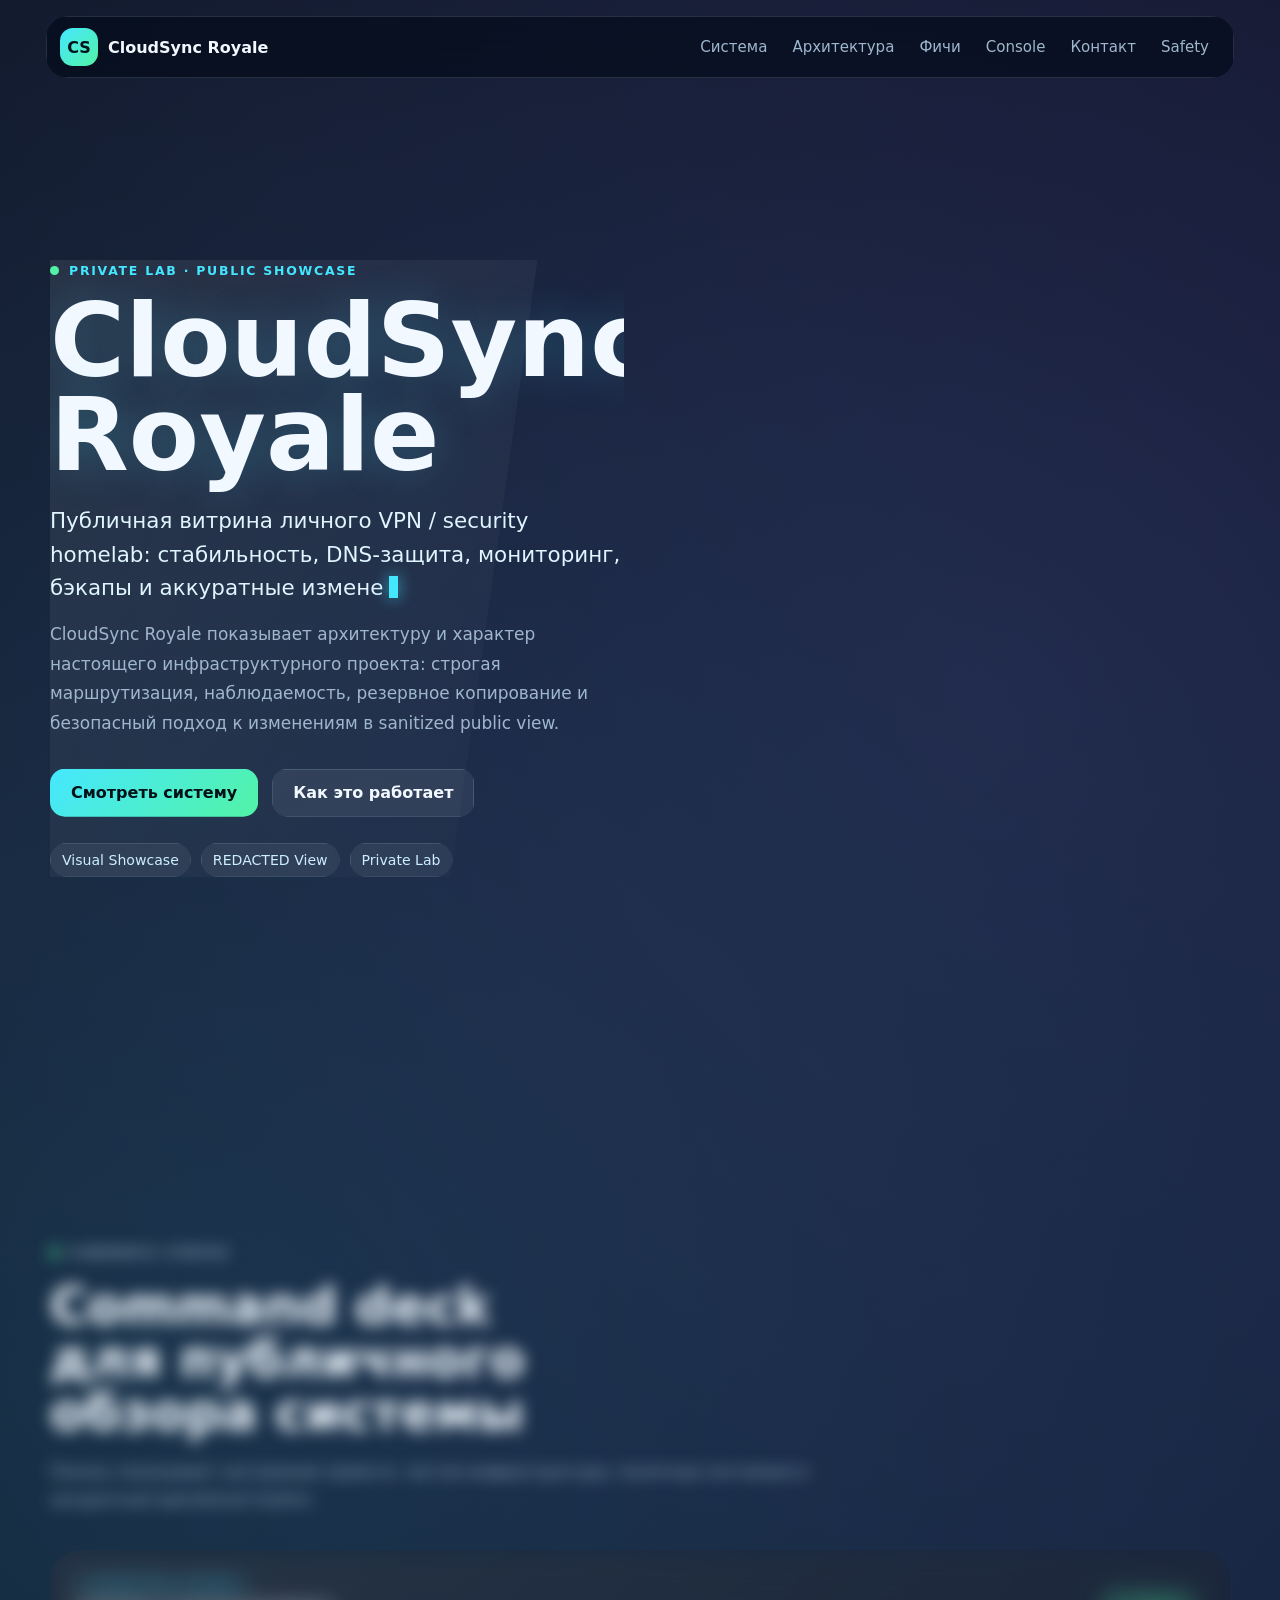
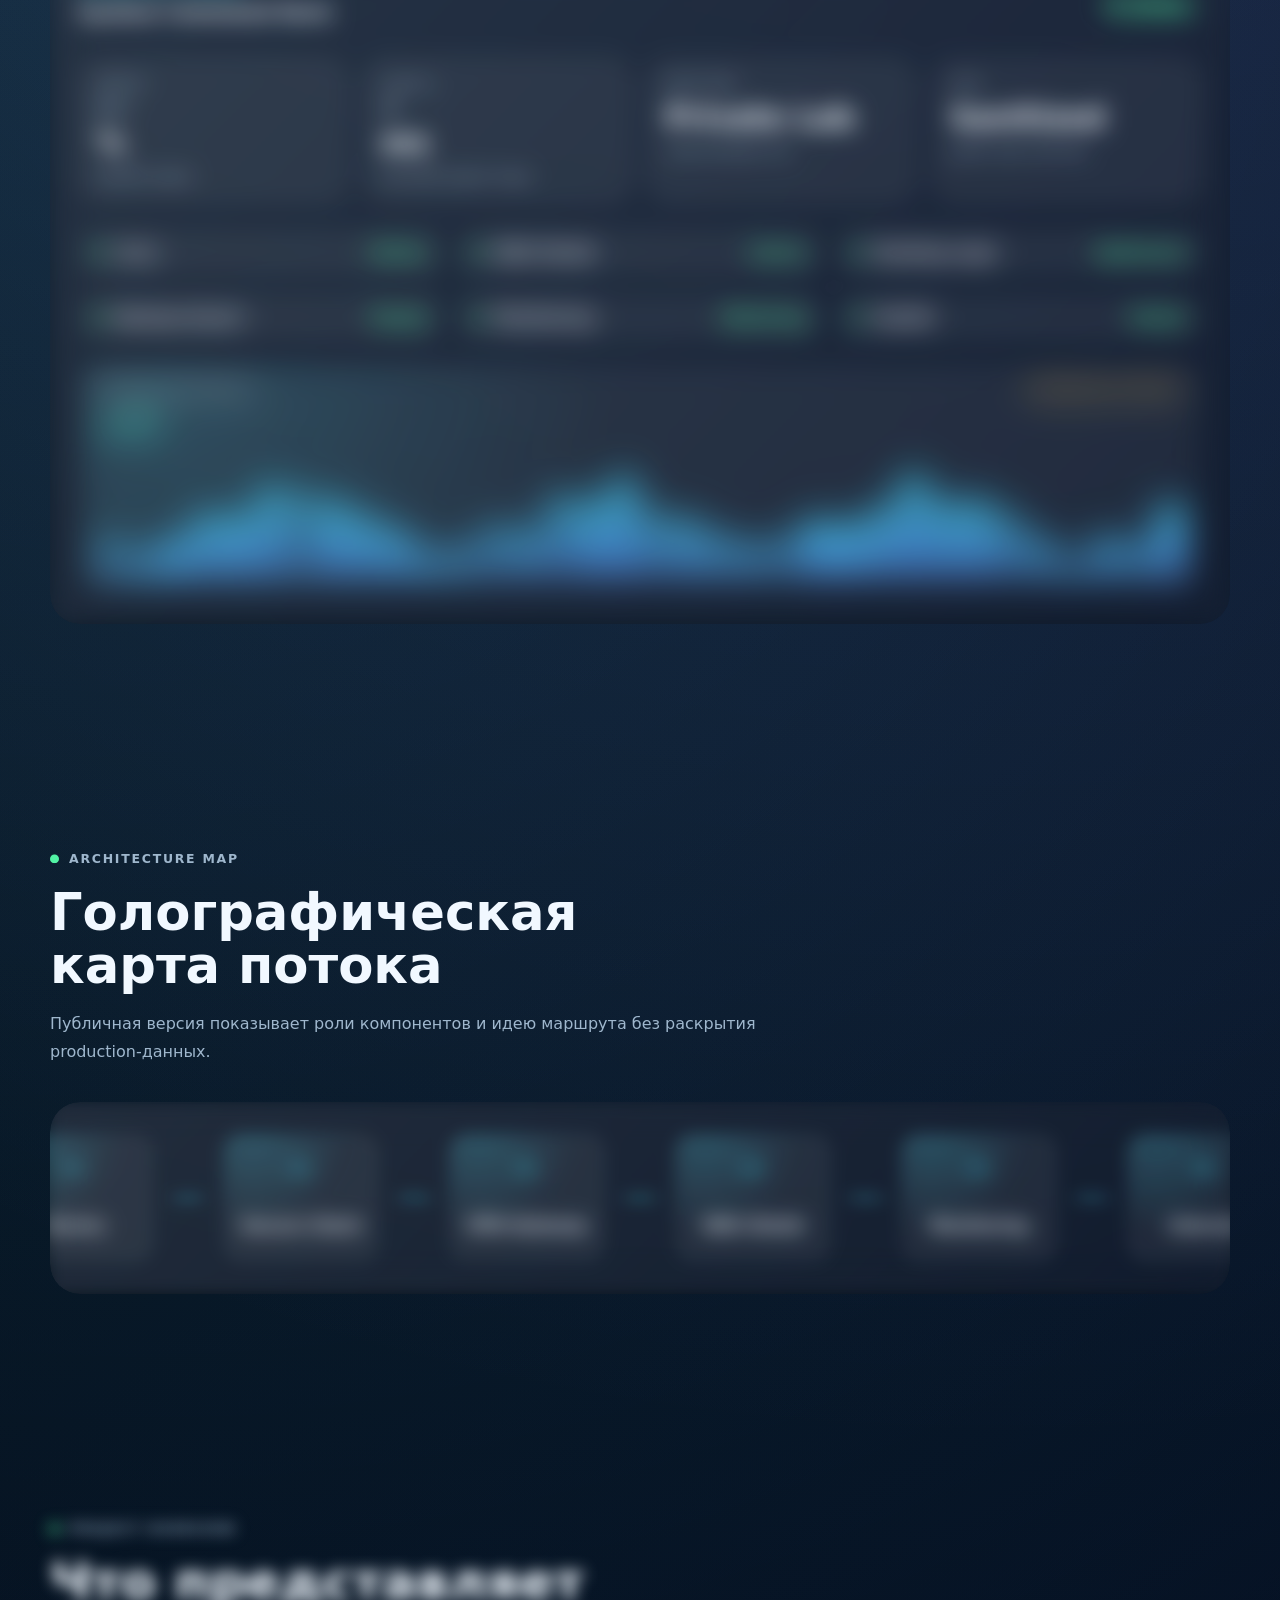
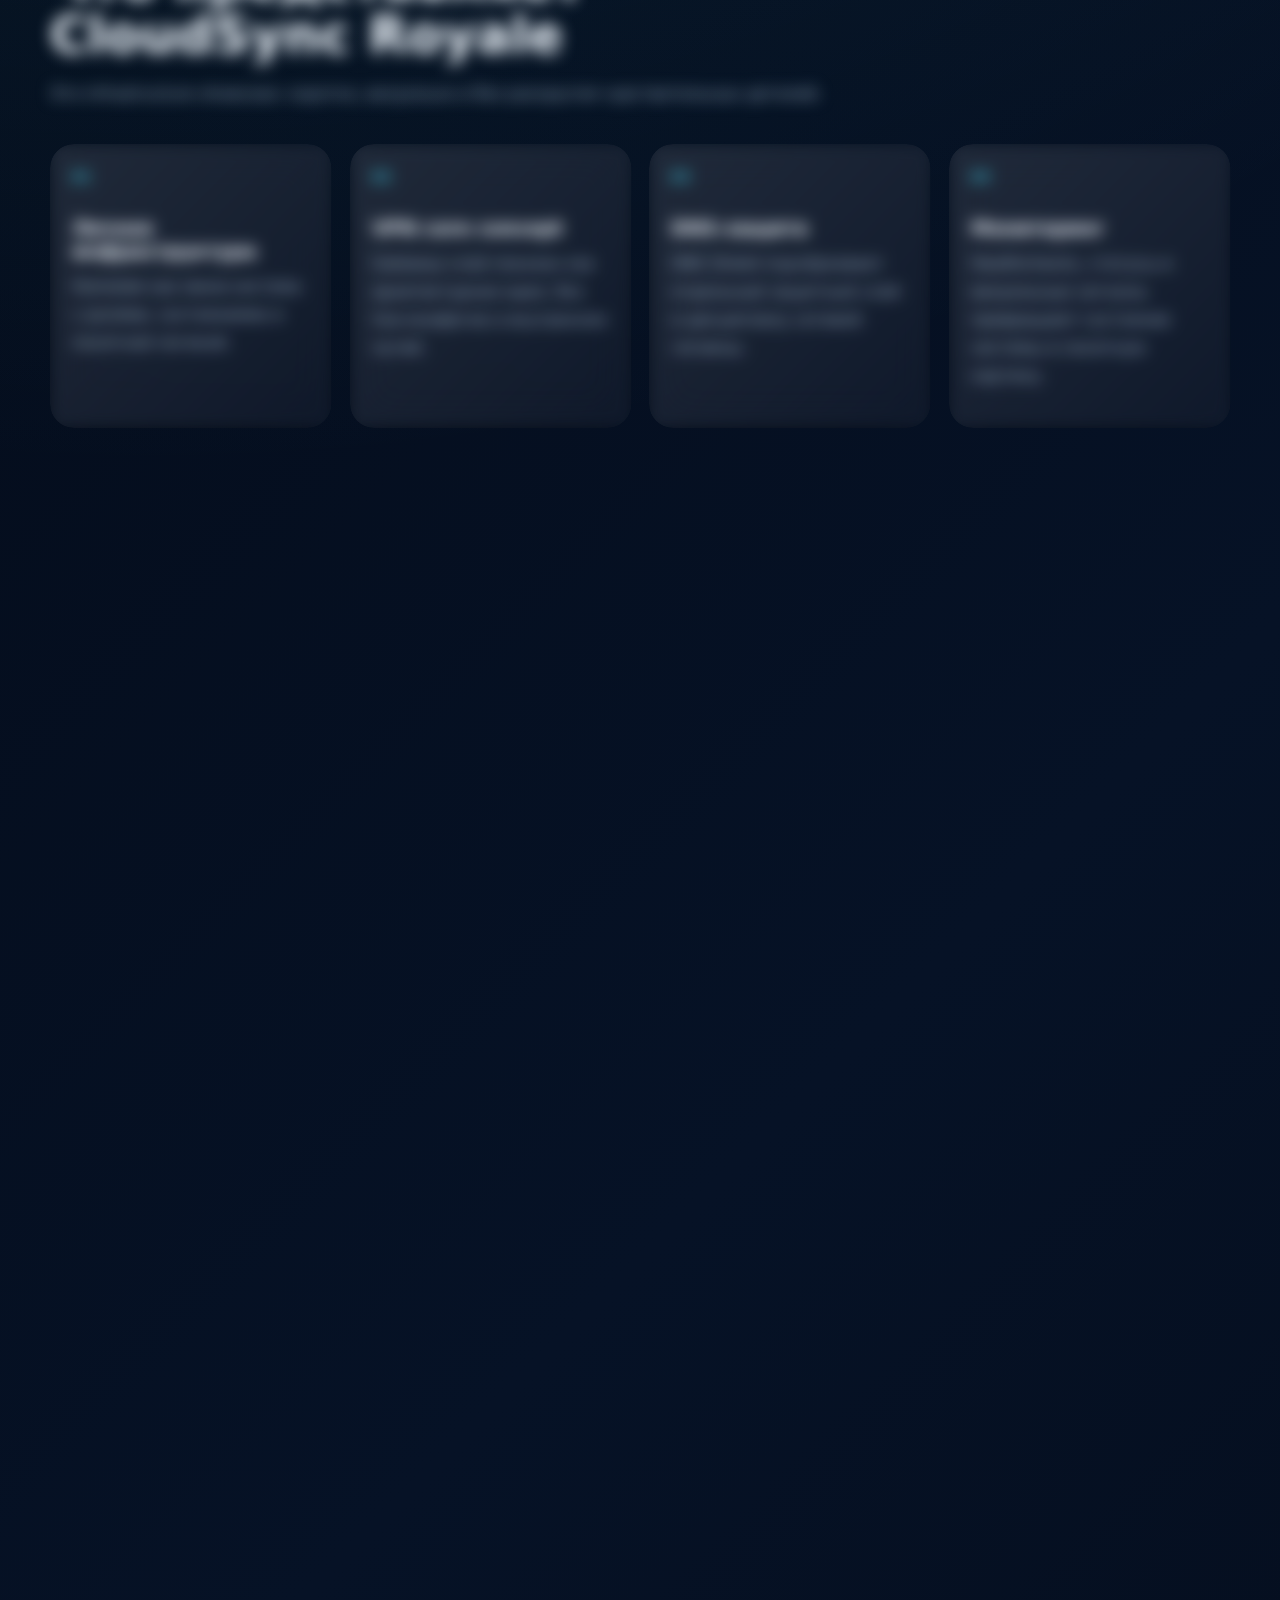
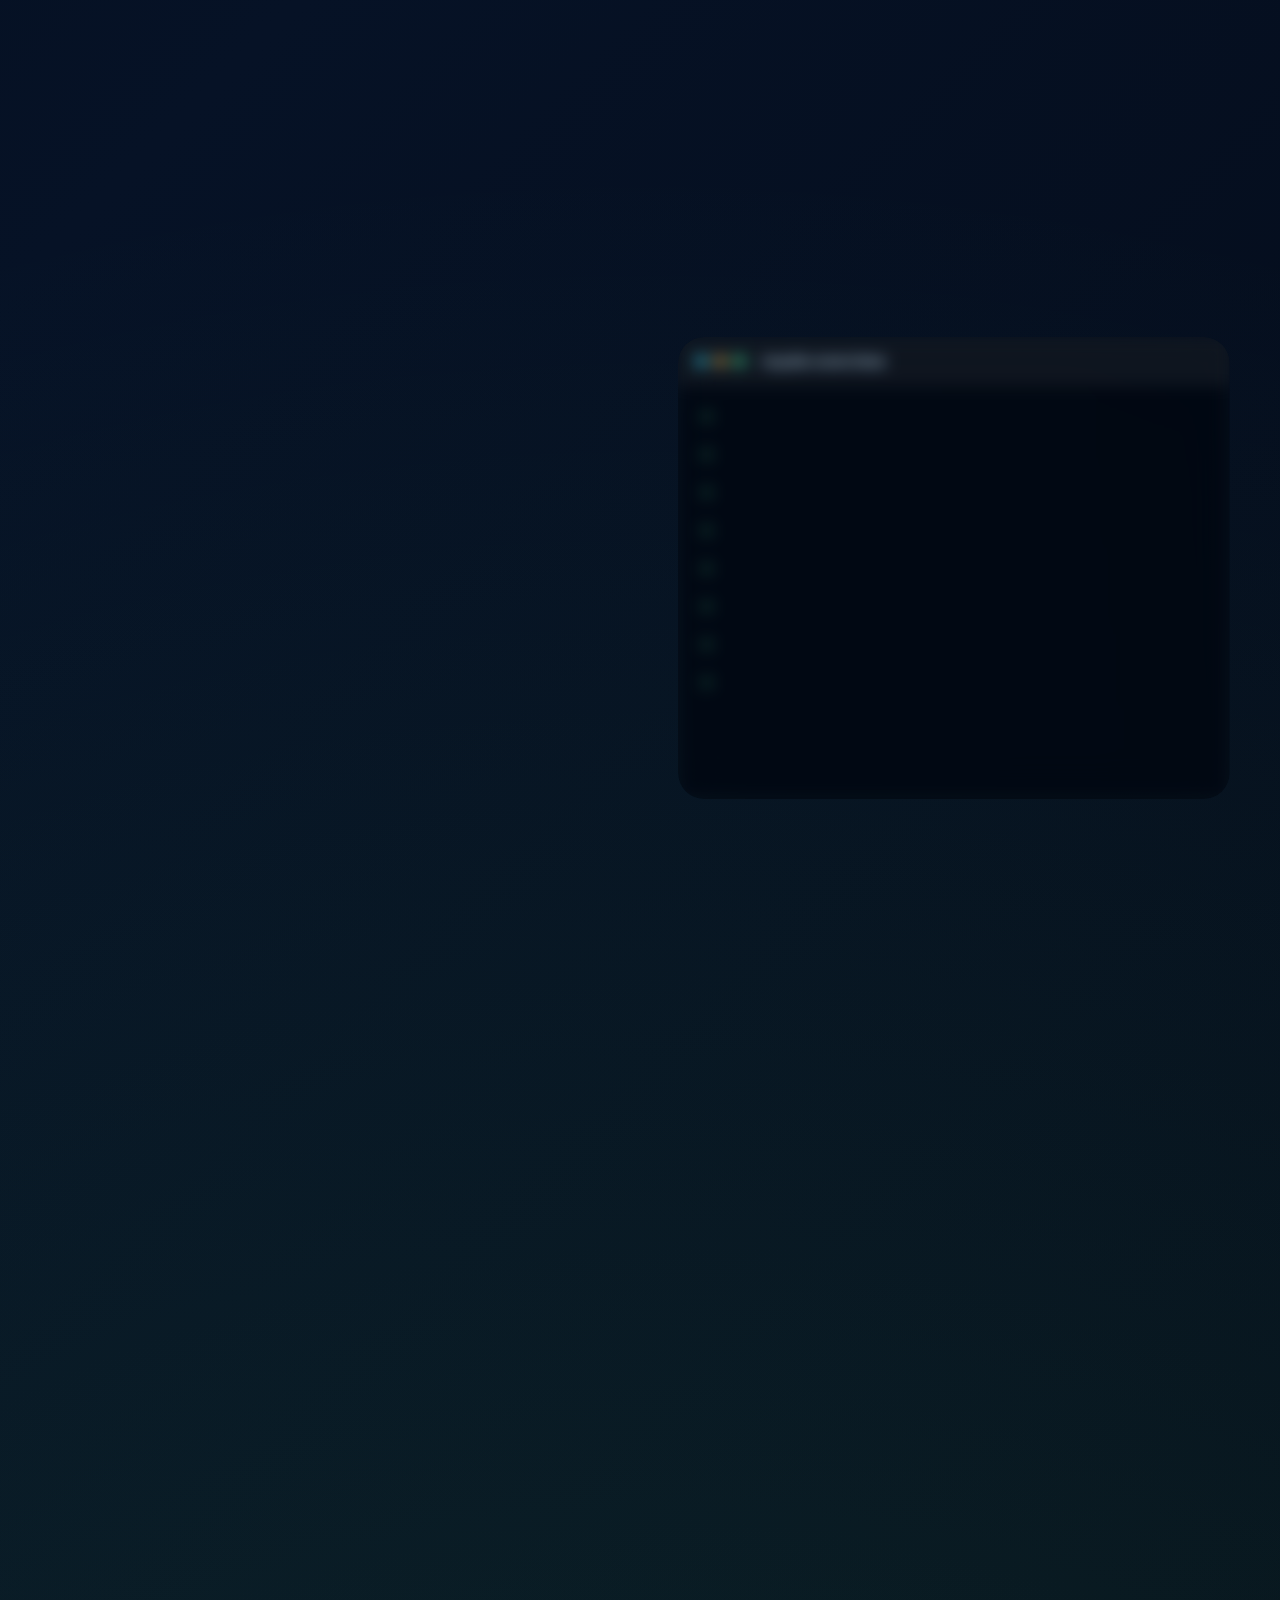
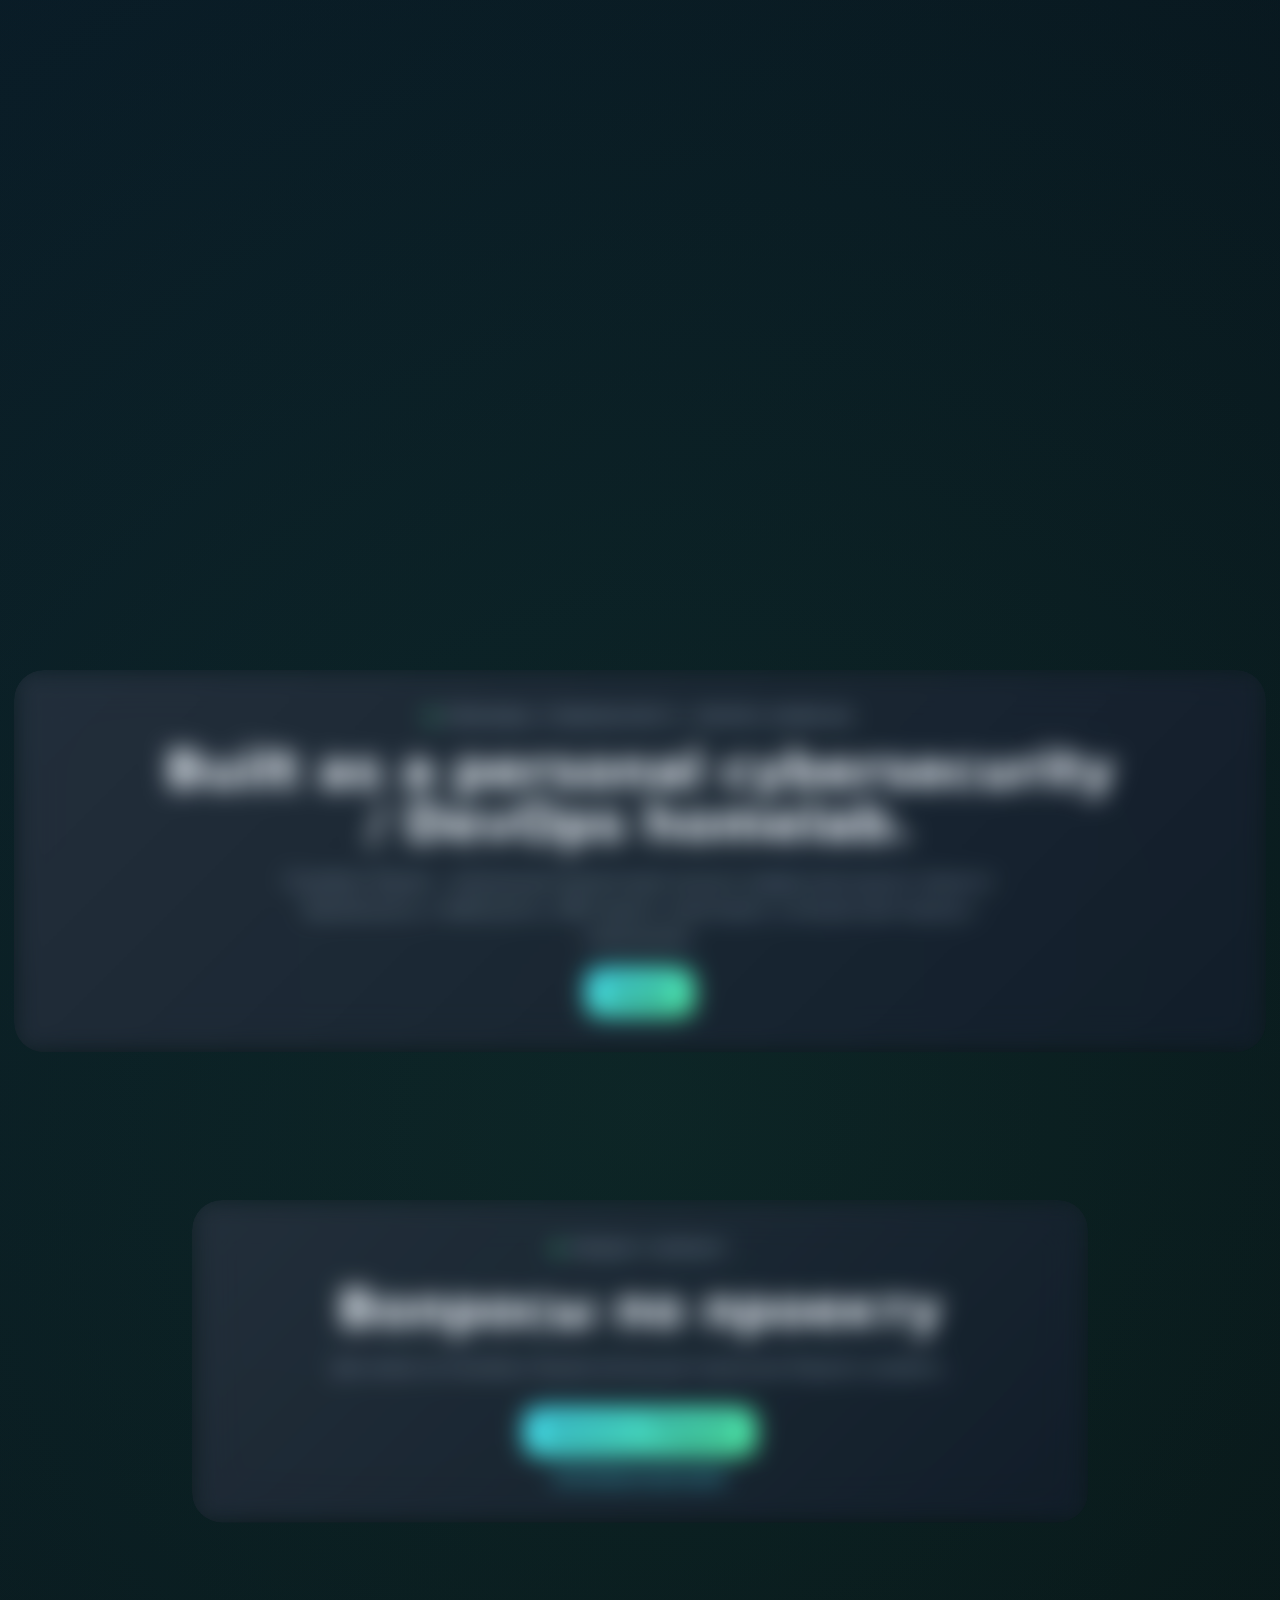
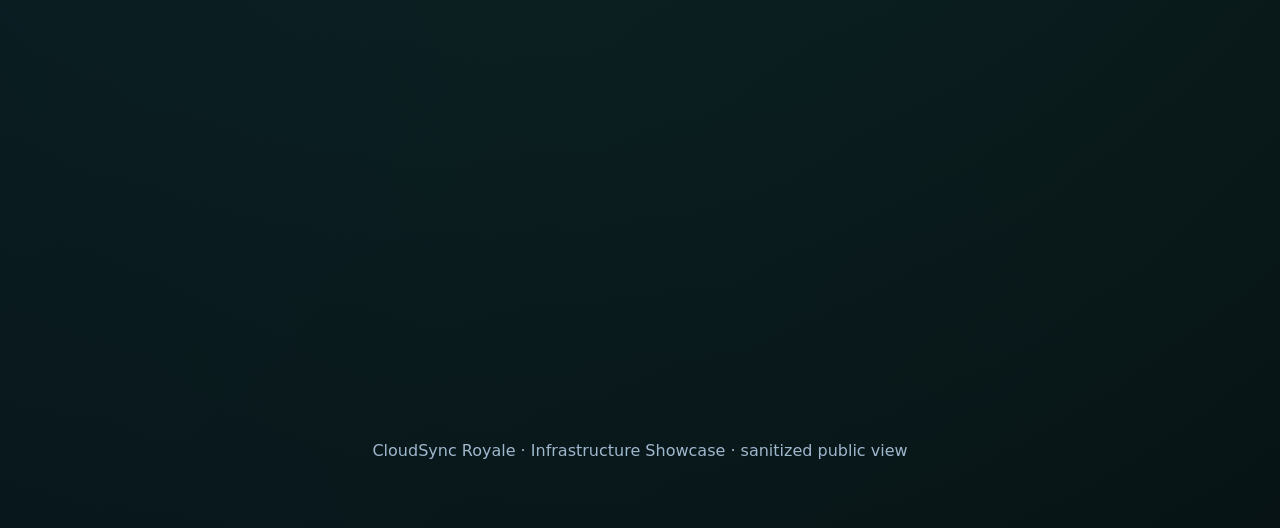
==== commit 237b43c1: "Finalize CloudSync Royale showcase polish" ====
--- a/friends-showcase/index.html
+++ b/friends-showcase/index.html
@@ -26,6 +26,7 @@
         <a href="#architecture">Архитектура</a>
         <a href="#features">Фичи</a>
         <a href="#console">Console</a>
+        <a href="#contact">Контакт</a>
         <a href="#safety">Safety</a>
       </nav>
     </header>
@@ -33,7 +34,7 @@
     <main>
       <section class="hero section" id="hero">
         <div class="wrap hero-grid">
-          <div class="hero-copy reveal fade-up">
+          <div class="hero-copy reveal fade-up glass-shine">
             <p class="eyebrow">Private Lab · Public Showcase</p>
             <h1 class="glitch-title" data-text="CloudSync Royale">CloudSync Royale</h1>
             <p class="typing-line">
@@ -55,7 +56,7 @@
             </div>
           </div>
 
-          <div class="hero-orb reveal scale-in tilt-card" data-depth="0.055" aria-label="Голографический shield dashboard">
+          <div class="hero-orb reveal rotate-soft scale-in tilt-card" data-depth="0.055" aria-label="Голографический shield dashboard">
             <div class="orb-shell">
               <div class="orb-grid"></div>
               <div class="orb-core">
@@ -95,22 +96,22 @@
             </div>
 
             <div class="metric-row">
-              <article class="metric reveal scale-in">
+              <article class="metric reveal scale-in edge-flow">
                 <span>Uptime</span>
                 <strong><span class="counter" data-target="99.9">99.9</span>%</strong>
                 <small>stability signal</small>
               </article>
-              <article class="metric reveal scale-in">
+              <article class="metric reveal scale-in edge-flow">
                 <span>Latency</span>
                 <strong><span id="latency">31</span> ms</strong>
                 <small>animated signal range</small>
               </article>
-              <article class="metric reveal scale-in">
+              <article class="metric reveal scale-in edge-flow">
                 <span>Node label</span>
                 <strong>Private Lab</strong>
                 <small>node.example.com</small>
               </article>
-              <article class="metric reveal scale-in">
+              <article class="metric reveal scale-in edge-flow">
                 <span>View</span>
                 <strong>Sanitized</strong>
                 <small>public-safe overview</small>
@@ -149,17 +150,17 @@
           </div>
 
           <div class="flow reveal architecture-reveal" aria-label="Device to Internet architecture flow">
-            <article class="flow-node reveal scale-in tilt-card"><span>01</span><strong>Device</strong></article>
-            <div class="flow-line"><i></i></div>
-            <article class="flow-node reveal scale-in tilt-card"><span>02</span><strong>Secure Client</strong></article>
-            <div class="flow-line"><i></i></div>
-            <article class="flow-node reveal scale-in tilt-card"><span>03</span><strong>VPN Gateway</strong></article>
-            <div class="flow-line"><i></i></div>
-            <article class="flow-node reveal scale-in tilt-card"><span>04</span><strong>DNS Shield</strong></article>
-            <div class="flow-line"><i></i></div>
-            <article class="flow-node reveal scale-in tilt-card"><span>05</span><strong>Monitoring</strong></article>
-            <div class="flow-line"><i></i></div>
-            <article class="flow-node reveal scale-in tilt-card"><span>06</span><strong>Internet</strong></article>
+            <article class="flow-node reveal rotate-soft scale-in tilt-card"><span>01</span><strong>Device</strong></article>
+            <div class="flow-line"><i></i></div>
+            <article class="flow-node reveal rotate-soft scale-in tilt-card"><span>02</span><strong>Secure Client</strong></article>
+            <div class="flow-line"><i></i></div>
+            <article class="flow-node reveal rotate-soft scale-in tilt-card"><span>03</span><strong>VPN Gateway</strong></article>
+            <div class="flow-line"><i></i></div>
+            <article class="flow-node reveal rotate-soft scale-in tilt-card"><span>04</span><strong>DNS Shield</strong></article>
+            <div class="flow-line"><i></i></div>
+            <article class="flow-node reveal rotate-soft scale-in tilt-card"><span>05</span><strong>Monitoring</strong></article>
+            <div class="flow-line"><i></i></div>
+            <article class="flow-node reveal rotate-soft scale-in tilt-card"><span>06</span><strong>Internet</strong></article>
           </div>
         </div>
       </section>
@@ -173,14 +174,14 @@
           </div>
 
           <div class="card-grid compact">
-            <article class="info-card reveal fade-up tilt-card"><span>01</span><h3>Личная инфраструктура</h3><p>Homelab как мини-система с ролями, состояниями и понятной логикой.</p></article>
-            <article class="info-card reveal fade-up tilt-card"><span>02</span><h3>VPN core concept</h3><p>Gateway-слой показан как архитектурная идея, без live-конфигов и внутренних путей.</p></article>
-            <article class="info-card reveal fade-up tilt-card"><span>03</span><h3>DNS-защита</h3><p>DNS Shield подчёркивает отдельный защитный слой и дисциплину сетевой гигиены.</p></article>
-            <article class="info-card reveal fade-up tilt-card"><span>04</span><h3>Мониторинг</h3><p>Healthchecks, статусы и визуальные сигналы превращают состояние системы в понятную картину.</p></article>
-            <article class="info-card reveal fade-up tilt-card"><span>05</span><h3>Бэкапы</h3><p>Backup readiness встроен в процесс до изменений, а не вспоминается после них.</p></article>
-            <article class="info-card reveal fade-up tilt-card"><span>06</span><h3>Rollback-first</h3><p>Каждое изменение мыслится через обратимый путь, проверку и спокойное восстановление.</p></article>
-            <article class="info-card reveal fade-up tilt-card"><span>07</span><h3>Документация</h3><p>Проект описан так, чтобы показать инженерную мысль и не вынести лишнего наружу.</p></article>
-            <article class="info-card reveal fade-up tilt-card"><span>08</span><h3>GitHub hygiene</h3><p>Публичная подача выглядит чисто, уверенно и безопасно для портфолио.</p></article>
+            <article class="info-card reveal fade-up tilt-card glass-shine edge-flow"><span>01</span><h3>Личная инфраструктура</h3><p>Homelab как мини-система с ролями, состояниями и понятной логикой.</p></article>
+            <article class="info-card reveal fade-up tilt-card glass-shine edge-flow"><span>02</span><h3>VPN core concept</h3><p>Gateway-слой показан как архитектурная идея, без live-конфигов и внутренних путей.</p></article>
+            <article class="info-card reveal fade-up tilt-card glass-shine edge-flow"><span>03</span><h3>DNS-защита</h3><p>DNS Shield подчёркивает отдельный защитный слой и дисциплину сетевой гигиены.</p></article>
+            <article class="info-card reveal fade-up tilt-card glass-shine edge-flow"><span>04</span><h3>Мониторинг</h3><p>Healthchecks, статусы и визуальные сигналы превращают состояние системы в понятную картину.</p></article>
+            <article class="info-card reveal fade-up tilt-card glass-shine edge-flow"><span>05</span><h3>Бэкапы</h3><p>Backup readiness встроен в процесс до изменений, а не вспоминается после них.</p></article>
+            <article class="info-card reveal fade-up tilt-card glass-shine edge-flow"><span>06</span><h3>Rollback-first</h3><p>Каждое изменение мыслится через обратимый путь, проверку и спокойное восстановление.</p></article>
+            <article class="info-card reveal fade-up tilt-card glass-shine edge-flow"><span>07</span><h3>Документация</h3><p>Проект описан так, чтобы показать инженерную мысль и не вынести лишнего наружу.</p></article>
+            <article class="info-card reveal fade-up tilt-card glass-shine edge-flow"><span>08</span><h3>GitHub hygiene</h3><p>Публичная подача выглядит чисто, уверенно и безопасно для портфолио.</p></article>
           </div>
         </div>
       </section>
@@ -193,14 +194,14 @@
           </div>
 
           <div class="card-grid feature-grid">
-            <article class="feature-card reveal slide-left tilt-card"><span>Stability</span><h3>Stability-first</h3><p>Статусы, проверки и предсказуемое состояние важнее хаотичных экспериментов.</p></article>
-            <article class="feature-card reveal fade-up tilt-card"><span>Speed</span><h3>Speed-focused</h3><p>Витрина показывает фокус на отзывчивость и чистую сетевую модель.</p></article>
-            <article class="feature-card reveal fade-up tilt-card"><span>DNS</span><h3>DNS protection layer</h3><p>Отдельный слой DNS Shield помогает мыслить проект как систему.</p></article>
-            <article class="feature-card reveal slide-right tilt-card"><span>Route</span><h3>Safe routing logic</h3><p>Логика маршрутизации показана концептуально, без внутренних production paths.</p></article>
-            <article class="feature-card reveal slide-left tilt-card"><span>Monitor</span><h3>Monitoring mindset</h3><p>Состояние проекта должно быть видно до того, как возникает проблема.</p></article>
-            <article class="feature-card reveal fade-up tilt-card"><span>Backup</span><h3>Backup readiness</h3><p>Восстановление планируется заранее, а не после неприятного сюрприза.</p></article>
-            <article class="feature-card reveal fade-up tilt-card"><span>Rollback</span><h3>Rollback discipline</h3><p>Каждое изменение думается через обратимый путь и проверяемый результат.</p></article>
-            <article class="feature-card reveal slide-right tilt-card"><span>Public</span><h3>Clean public presentation</h3><p>Проект можно показать эффектно и при этом не раскрывать чувствительные значения.</p></article>
+            <article class="feature-card reveal slide-left tilt-card glass-shine edge-flow"><span>Stability</span><h3>Stability-first</h3><p>Статусы, проверки и предсказуемое состояние важнее хаотичных экспериментов.</p></article>
+            <article class="feature-card reveal fade-up tilt-card glass-shine edge-flow"><span>Speed</span><h3>Speed-focused</h3><p>Витрина показывает фокус на отзывчивость и чистую сетевую модель.</p></article>
+            <article class="feature-card reveal fade-up tilt-card glass-shine edge-flow"><span>DNS</span><h3>DNS protection layer</h3><p>Отдельный слой DNS Shield помогает мыслить проект как систему.</p></article>
+            <article class="feature-card reveal slide-right tilt-card glass-shine edge-flow"><span>Route</span><h3>Safe routing logic</h3><p>Логика маршрутизации показана концептуально, без внутренних production paths.</p></article>
+            <article class="feature-card reveal slide-left tilt-card glass-shine edge-flow"><span>Monitor</span><h3>Monitoring mindset</h3><p>Состояние проекта должно быть видно до того, как возникает проблема.</p></article>
+            <article class="feature-card reveal fade-up tilt-card glass-shine edge-flow"><span>Backup</span><h3>Backup readiness</h3><p>Восстановление планируется заранее, а не после неприятного сюрприза.</p></article>
+            <article class="feature-card reveal fade-up tilt-card glass-shine edge-flow"><span>Rollback</span><h3>Rollback discipline</h3><p>Каждое изменение думается через обратимый путь и проверяемый результат.</p></article>
+            <article class="feature-card reveal slide-right tilt-card glass-shine edge-flow"><span>Public</span><h3>Clean public presentation</h3><p>Проект можно показать эффектно и при этом не раскрывать чувствительные значения.</p></article>
           </div>
         </div>
       </section>
@@ -222,9 +223,11 @@
               <p data-line="healthcheck: stable"></p>
               <p data-line="dns-shield: active"></p>
               <p data-line="backup-guard: ready"></p>
-              <p data-line="public-view: sanitized"></p>
+              <p data-line="public-view: protected"></p>
               <p data-line="secrets-scan: clean"></p>
-              <p data-line="status: protected overview"></p>
+              <p data-line="routing-layer: organized"></p>
+              <p data-line="monitoring: watching"></p>
+              <p data-line="status: online"></p>
             </div>
           </div>
         </div>
@@ -278,6 +281,18 @@
         </div>
       </section>
 
+      <section class="section contact-section" id="contact">
+        <div class="wrap">
+          <div class="contact-card reveal rotate-soft glow-in tilt-card glass-shine edge-flow">
+            <p class="eyebrow">Project Contact</p>
+            <h2>Вопросы по проекту</h2>
+            <p>Для связи по CloudSync Royale использую отдельный Telegram-профиль.</p>
+            <a class="btn primary contact-button" href="https://t.me/cloudsyncvpnroyale" target="_blank" rel="noopener noreferrer">Написать в Telegram</a>
+            <small>@cloudsyncvpnroyale</small>
+          </div>
+        </div>
+      </section>
+
       <section class="section safety-section" id="safety">
         <div class="wrap">
           <div class="safety-card reveal blur-in">
--- a/friends-showcase/styles.css
+++ b/friends-showcase/styles.css
@@ -452,6 +452,7 @@
 .terminal,
 .reason-stack p,
 .timeline-card,
+.contact-card,
 .safety-card,
 .final-card {
   background: linear-gradient(135deg, rgba(255, 255, 255, 0.105), rgba(255, 255, 255, 0.035)), var(--glass);
@@ -465,6 +466,7 @@
 .feature-card,
 .timeline-card,
 .terminal,
+.contact-card,
 .safety-card,
 .final-card,
 .flow-node {
@@ -478,6 +480,7 @@
 .feature-card::after,
 .timeline-card::after,
 .terminal::after,
+.contact-card::after,
 .final-card::after,
 .flow-node::after {
   content: "";
@@ -496,6 +499,7 @@
 .feature-card:hover::after,
 .timeline-card:hover::after,
 .terminal.in-view::after,
+.contact-card.in-view::after,
 .final-card.in-view::after,
 .flow-node:hover::after {
   opacity: 0.55;
@@ -968,7 +972,7 @@
 }
 
 .terminal-lines {
-  min-height: 318px;
+  min-height: 366px;
   padding: 24px;
   font-family: "SFMono-Regular", Consolas, "Liberation Mono", monospace;
 }
@@ -1093,6 +1097,80 @@
   margin-right: auto;
 }
 
+.contact-section {
+  padding-top: 36px;
+}
+
+.contact-card {
+  position: relative;
+  display: grid;
+  justify-items: center;
+  gap: 14px;
+  max-width: 820px;
+  margin: 0 auto;
+  padding: 38px;
+  clip-path: inset(0 round 30px);
+  text-align: center;
+  overflow: hidden;
+}
+
+.contact-card h2 {
+  margin-bottom: 4px;
+}
+
+.contact-card p {
+  max-width: 620px;
+  margin-bottom: 10px;
+  color: var(--muted);
+  line-height: 1.7;
+}
+
+.contact-card small {
+  color: var(--cyan);
+  font-weight: 900;
+  letter-spacing: 0.04em;
+}
+
+.contact-button {
+  margin-top: 2px;
+}
+
+.glass-shine {
+  overflow: hidden;
+}
+
+.glass-shine::before {
+  content: "";
+  position: absolute;
+  inset: -30% -80%;
+  z-index: 0;
+  pointer-events: none;
+  background: var(--shine);
+  opacity: 0;
+  transform: translateX(-40%) rotate(8deg);
+}
+
+.glass-shine.in-view::before,
+.glass-shine:hover::before {
+  animation: glassShine 2.8s ease-in-out;
+  opacity: 0.38;
+}
+
+.edge-flow {
+  box-shadow: var(--shadow), inset 0 0 0 1px rgba(210, 244, 255, 0.13), 0 0 0 1px rgba(69, 231, 255, 0.02);
+}
+
+.edge-flow.in-view,
+.edge-flow:hover {
+  box-shadow: var(--shadow), inset 0 0 0 1px rgba(210, 244, 255, 0.18), 0 0 34px rgba(69, 231, 255, 0.1);
+}
+
+.glass-shine > *,
+.contact-card > * {
+  position: relative;
+  z-index: 1;
+}
+
 .footer {
   padding: 38px 20px 52px;
   color: var(--muted);
@@ -1127,6 +1205,10 @@
   transform: translateY(18px) scale(0.96);
 }
 
+.reveal.rotate-soft {
+  transform: translateY(18px) rotateX(4deg) rotateZ(-1deg) scale(0.98);
+}
+
 .reveal.blur-in {
   filter: blur(16px);
   transform: translateY(18px) scale(0.98);
@@ -1146,6 +1228,7 @@
 .reveal.slide-left.in-view,
 .reveal.slide-right.in-view,
 .reveal.scale-in.in-view,
+.reveal.rotate-soft.in-view,
 .reveal.blur-in.in-view,
 .reveal.glow-in.in-view,
 .reveal.fade-down.in-view {
@@ -1319,6 +1402,21 @@
   }
   50% {
     text-shadow: 0 0 18px rgba(69, 231, 255, 0.72);
+  }
+}
+
+@keyframes glassShine {
+  0% {
+    transform: translateX(-46%) rotate(8deg);
+    opacity: 0;
+  }
+  32%,
+  62% {
+    opacity: 0.36;
+  }
+  100% {
+    transform: translateX(46%) rotate(8deg);
+    opacity: 0;
   }
 }
 
@@ -1439,6 +1537,7 @@
 
   .dashboard,
   .flow,
+  .contact-card,
   .safety-card,
   .final-card {
     padding: 20px;
@@ -1481,7 +1580,7 @@
   }
 
   .terminal-lines {
-    min-height: 286px;
+    min-height: 346px;
     padding: 20px;
     font-size: 0.9rem;
   }
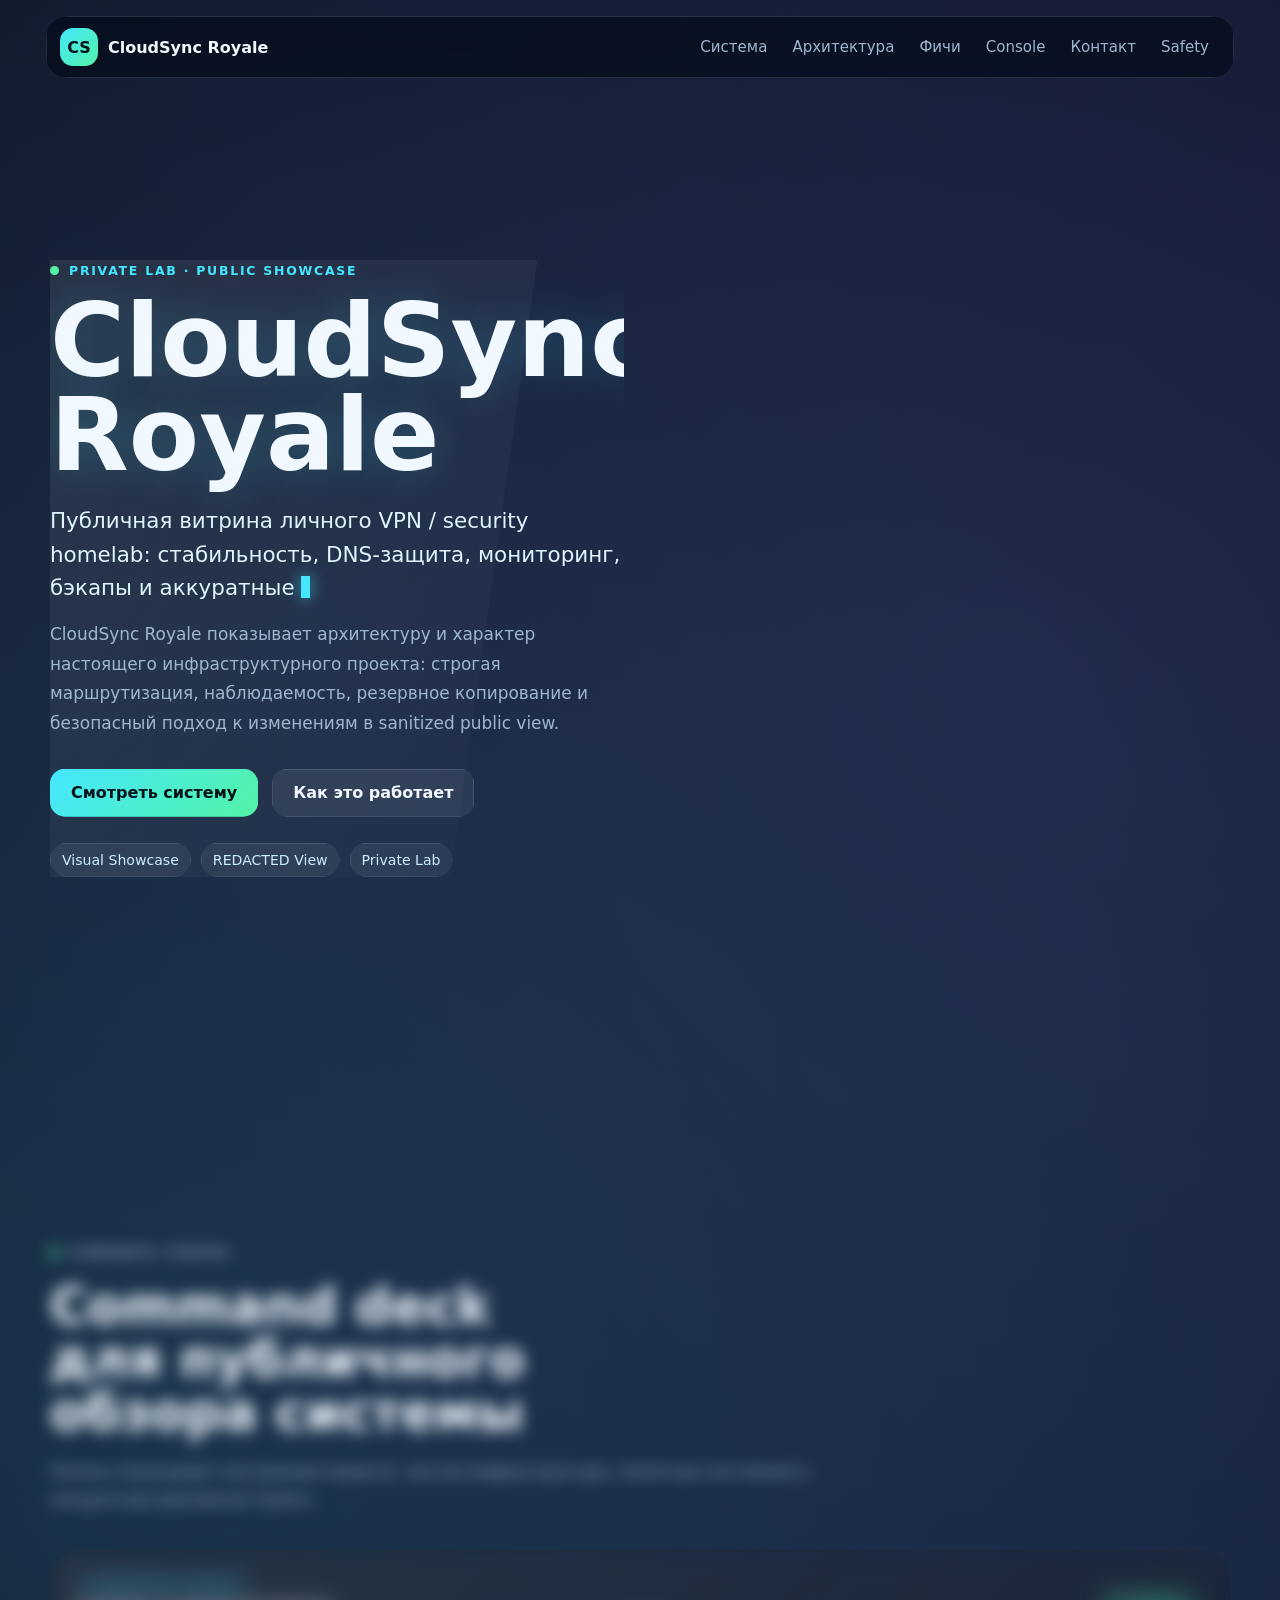
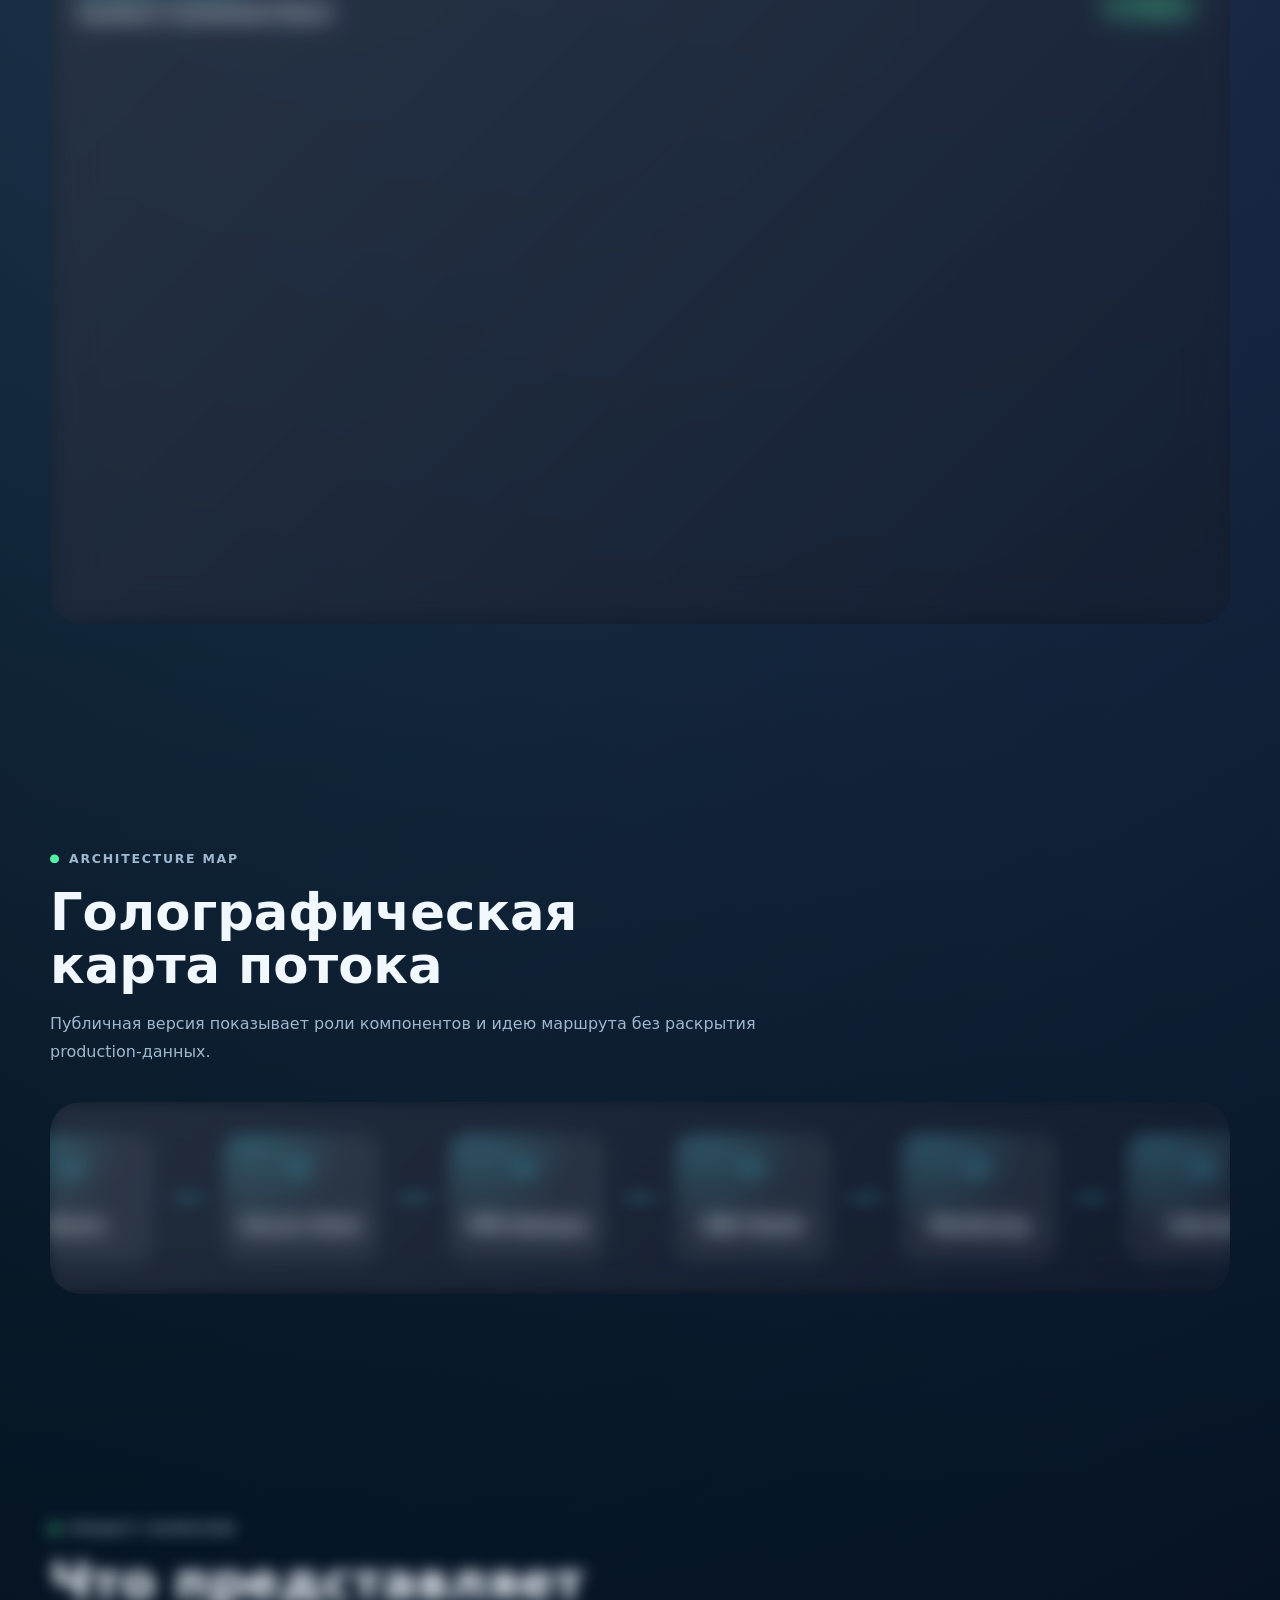
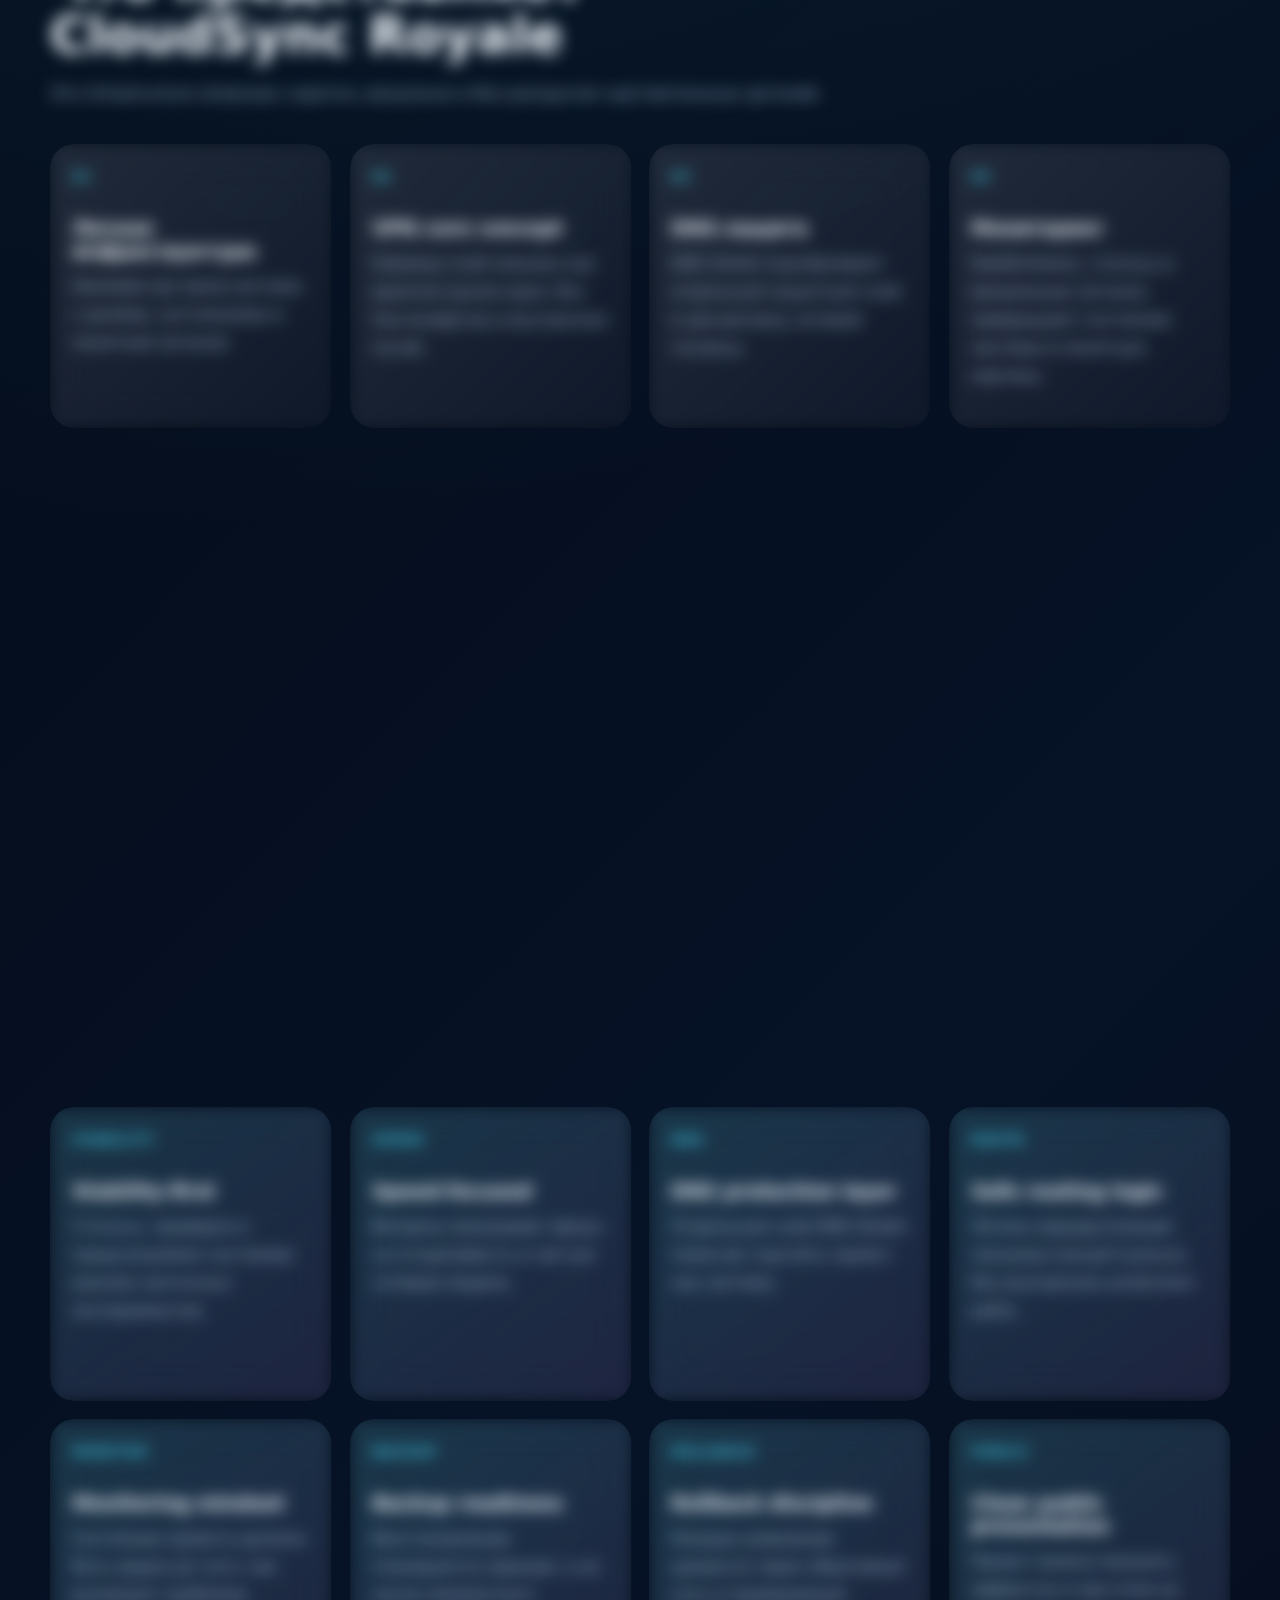
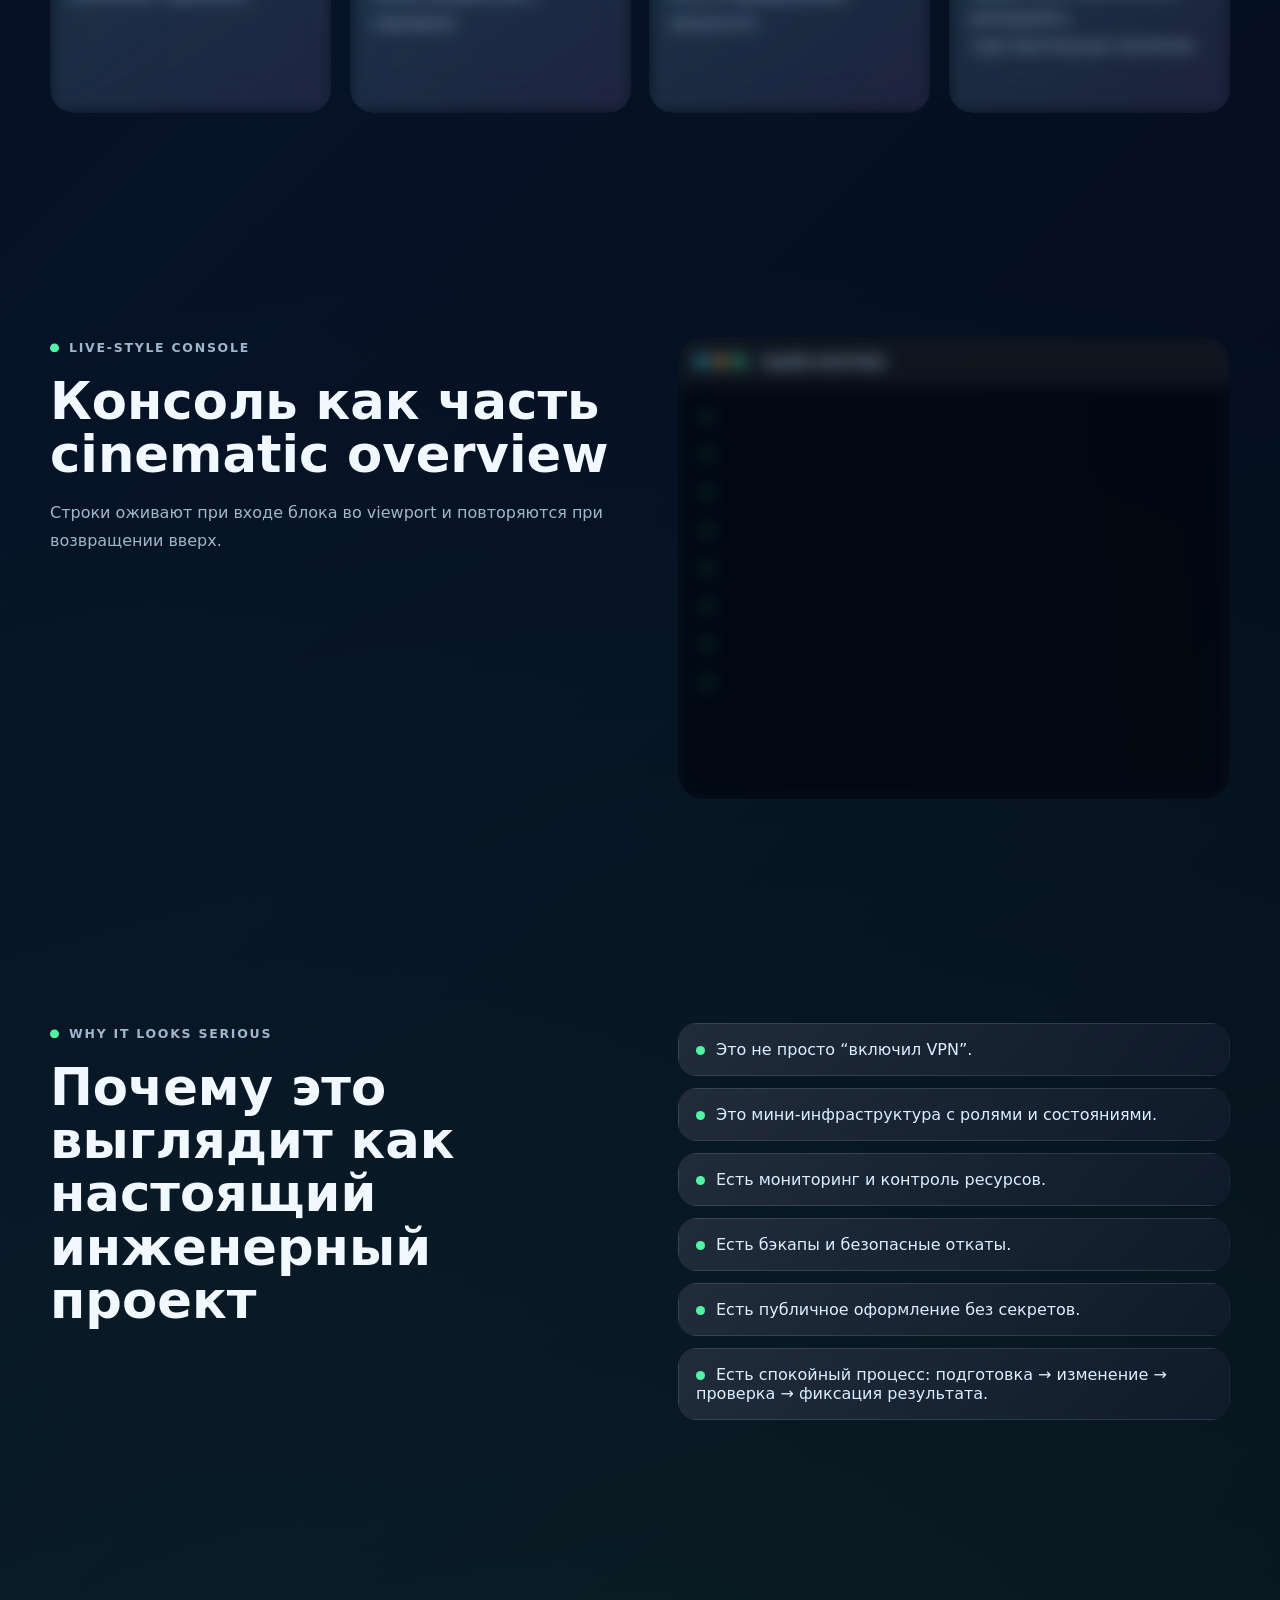
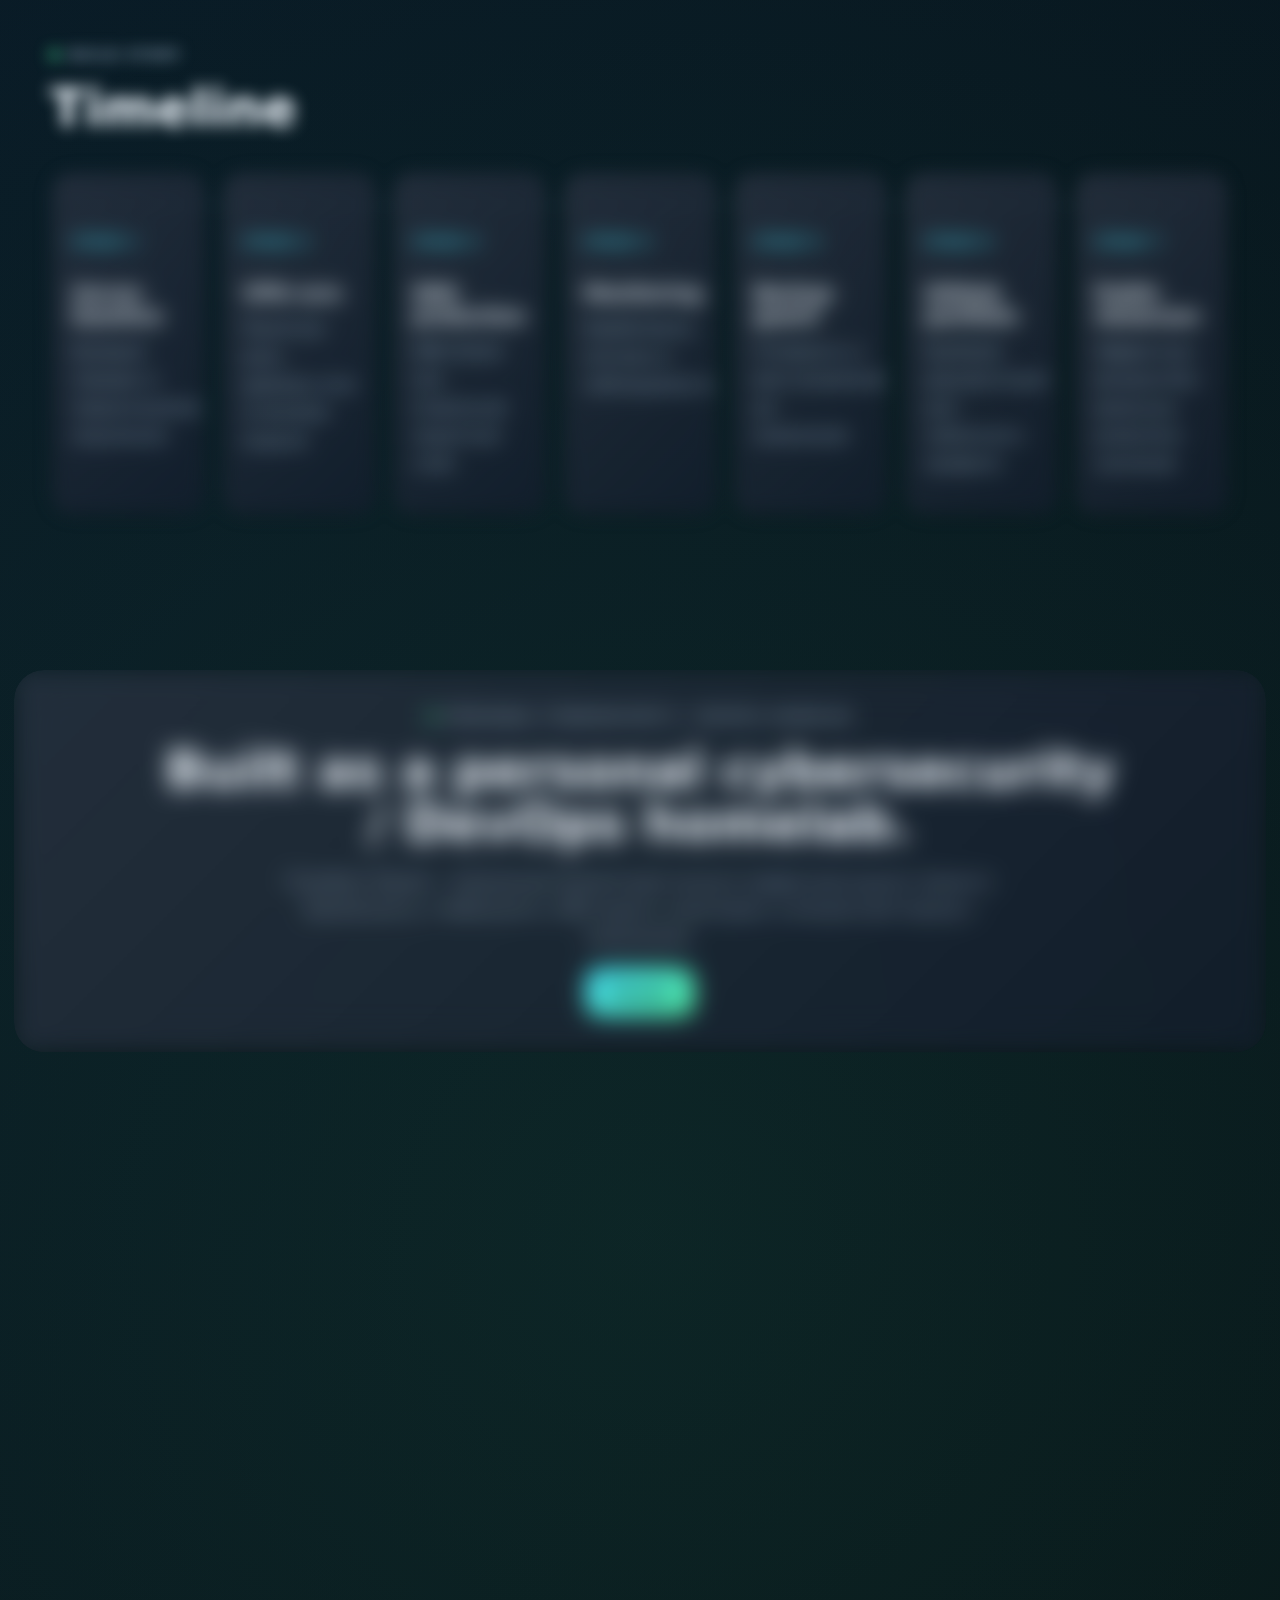
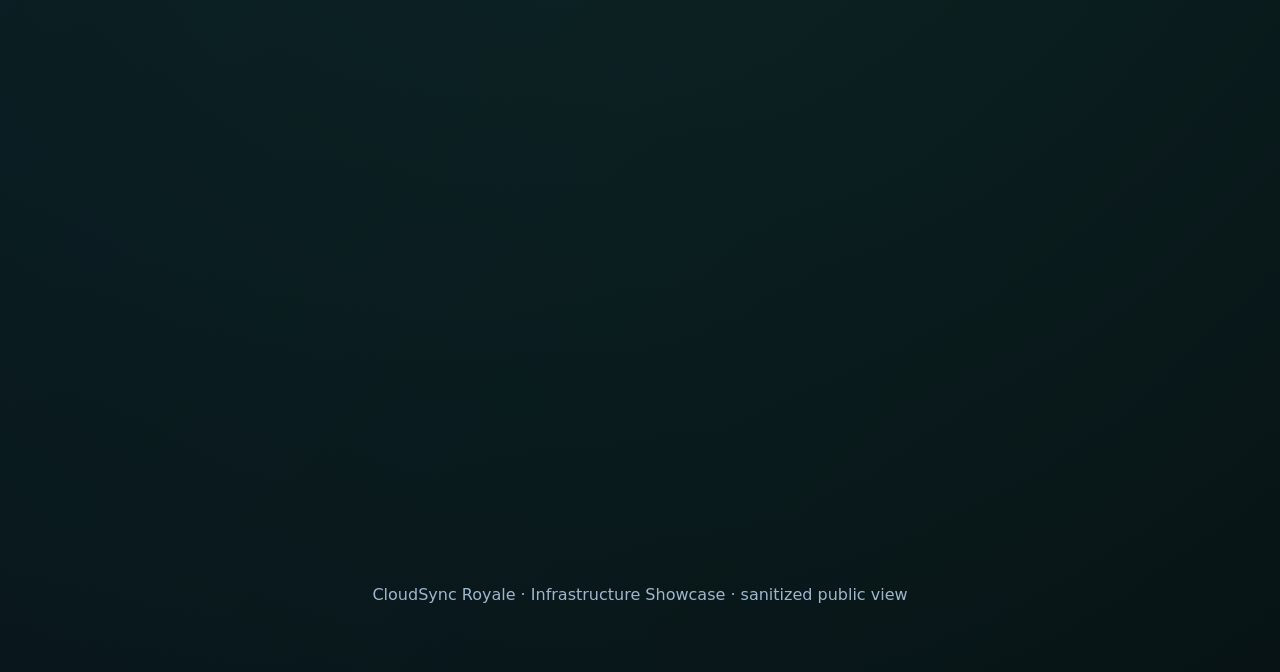
==== commit 4076041f: "Finalize CloudSync Royale site and health audit" ====
--- a/friends-showcase/index.html
+++ b/friends-showcase/index.html
@@ -286,9 +286,19 @@
           <div class="contact-card reveal rotate-soft glow-in tilt-card glass-shine edge-flow">
             <p class="eyebrow">Project Contact</p>
             <h2>Вопросы по проекту</h2>
-            <p>Для связи по CloudSync Royale использую отдельный Telegram-профиль.</p>
-            <a class="btn primary contact-button" href="https://t.me/cloudsyncvpnroyale" target="_blank" rel="noopener noreferrer">Написать в Telegram</a>
-            <small>@cloudsyncvpnroyale</small>
+            <p>Для связи по CloudSync Royale есть отдельный Telegram-профиль, а sanitized-версия проекта и документация доступны на GitHub.</p>
+            <div class="contact-links" aria-label="Внешние публичные ссылки проекта">
+              <a class="contact-link primary-link" href="https://t.me/cloudsyncvpnroyale" target="_blank" rel="noopener noreferrer">
+                <span>Direct channel</span>
+                <strong>Написать в Telegram</strong>
+                <small>@cloudsyncvpnroyale</small>
+              </a>
+              <a class="contact-link repo-link" href="https://github.com/Fedorov-Daniil/cloudsync-vpn-security-lab" target="_blank" rel="noopener noreferrer">
+                <span>Public source</span>
+                <strong>Открыть GitHub</strong>
+                <small>sanitized project docs</small>
+              </a>
+            </div>
           </div>
         </div>
       </section>
--- a/friends-showcase/styles.css
+++ b/friends-showcase/styles.css
@@ -1105,13 +1105,17 @@
   position: relative;
   display: grid;
   justify-items: center;
-  gap: 14px;
-  max-width: 820px;
+  gap: 18px;
+  max-width: 900px;
   margin: 0 auto;
-  padding: 38px;
+  padding: 42px;
   clip-path: inset(0 round 30px);
   text-align: center;
   overflow: hidden;
+  background:
+    radial-gradient(circle at 18% 20%, rgba(69, 231, 255, 0.16), transparent 28%),
+    radial-gradient(circle at 82% 78%, rgba(157, 108, 255, 0.13), transparent 30%),
+    rgba(5, 14, 30, 0.74);
 }
 
 .contact-card h2 {
@@ -1125,14 +1129,86 @@
   line-height: 1.7;
 }
 
-.contact-card small {
+.contact-links {
+  display: grid;
+  grid-template-columns: repeat(2, minmax(0, 1fr));
+  gap: 14px;
+  width: min(720px, 100%);
+  margin-top: 4px;
+}
+
+.contact-link {
+  position: relative;
+  display: grid;
+  gap: 8px;
+  min-height: 128px;
+  padding: 22px;
+  clip-path: inset(0 round 24px);
+  overflow: hidden;
+  text-align: left;
+  background:
+    linear-gradient(135deg, rgba(255, 255, 255, 0.11), rgba(255, 255, 255, 0.035)),
+    rgba(4, 13, 28, 0.72);
+  box-shadow: inset 0 0 0 1px rgba(210, 244, 255, 0.12), 0 18px 46px rgba(0, 0, 0, 0.22);
+  transition: transform 200ms ease, box-shadow 200ms ease, background 200ms ease;
+}
+
+.contact-link::before {
+  content: "";
+  position: absolute;
+  inset: -1px;
+  pointer-events: none;
+  background: linear-gradient(135deg, rgba(69, 231, 255, 0.34), transparent 38%, rgba(157, 108, 255, 0.28));
+  opacity: 0.22;
+}
+
+.contact-link::after {
+  content: "↗";
+  position: absolute;
+  top: 18px;
+  right: 20px;
+  color: var(--cyan);
+  font-weight: 900;
+  text-shadow: 0 0 22px rgba(69, 231, 255, 0.6);
+}
+
+.contact-link:hover,
+.contact-link:focus-visible {
+  transform: translateY(-4px);
+  background:
+    linear-gradient(135deg, rgba(69, 231, 255, 0.12), rgba(157, 108, 255, 0.08)),
+    rgba(4, 13, 28, 0.82);
+  box-shadow: inset 0 0 0 1px rgba(210, 244, 255, 0.2), 0 24px 64px rgba(69, 231, 255, 0.12);
+}
+
+.contact-link span,
+.contact-link strong,
+.contact-link small {
+  position: relative;
+  z-index: 1;
+}
+
+.contact-link span {
+  color: var(--muted);
+  font-size: 0.72rem;
+  font-weight: 900;
+  letter-spacing: 0.14em;
+  text-transform: uppercase;
+}
+
+.contact-link strong {
+  max-width: 82%;
+  font-size: 1.08rem;
+}
+
+.contact-link small {
   color: var(--cyan);
   font-weight: 900;
   letter-spacing: 0.04em;
 }
 
-.contact-button {
-  margin-top: 2px;
+.repo-link small {
+  color: var(--emerald);
 }
 
 .glass-shine {
@@ -1531,7 +1607,8 @@
   .metric-row,
   .status-grid,
   .card-grid.compact,
-  .feature-grid {
+  .feature-grid,
+  .contact-links {
     grid-template-columns: 1fr;
   }
 
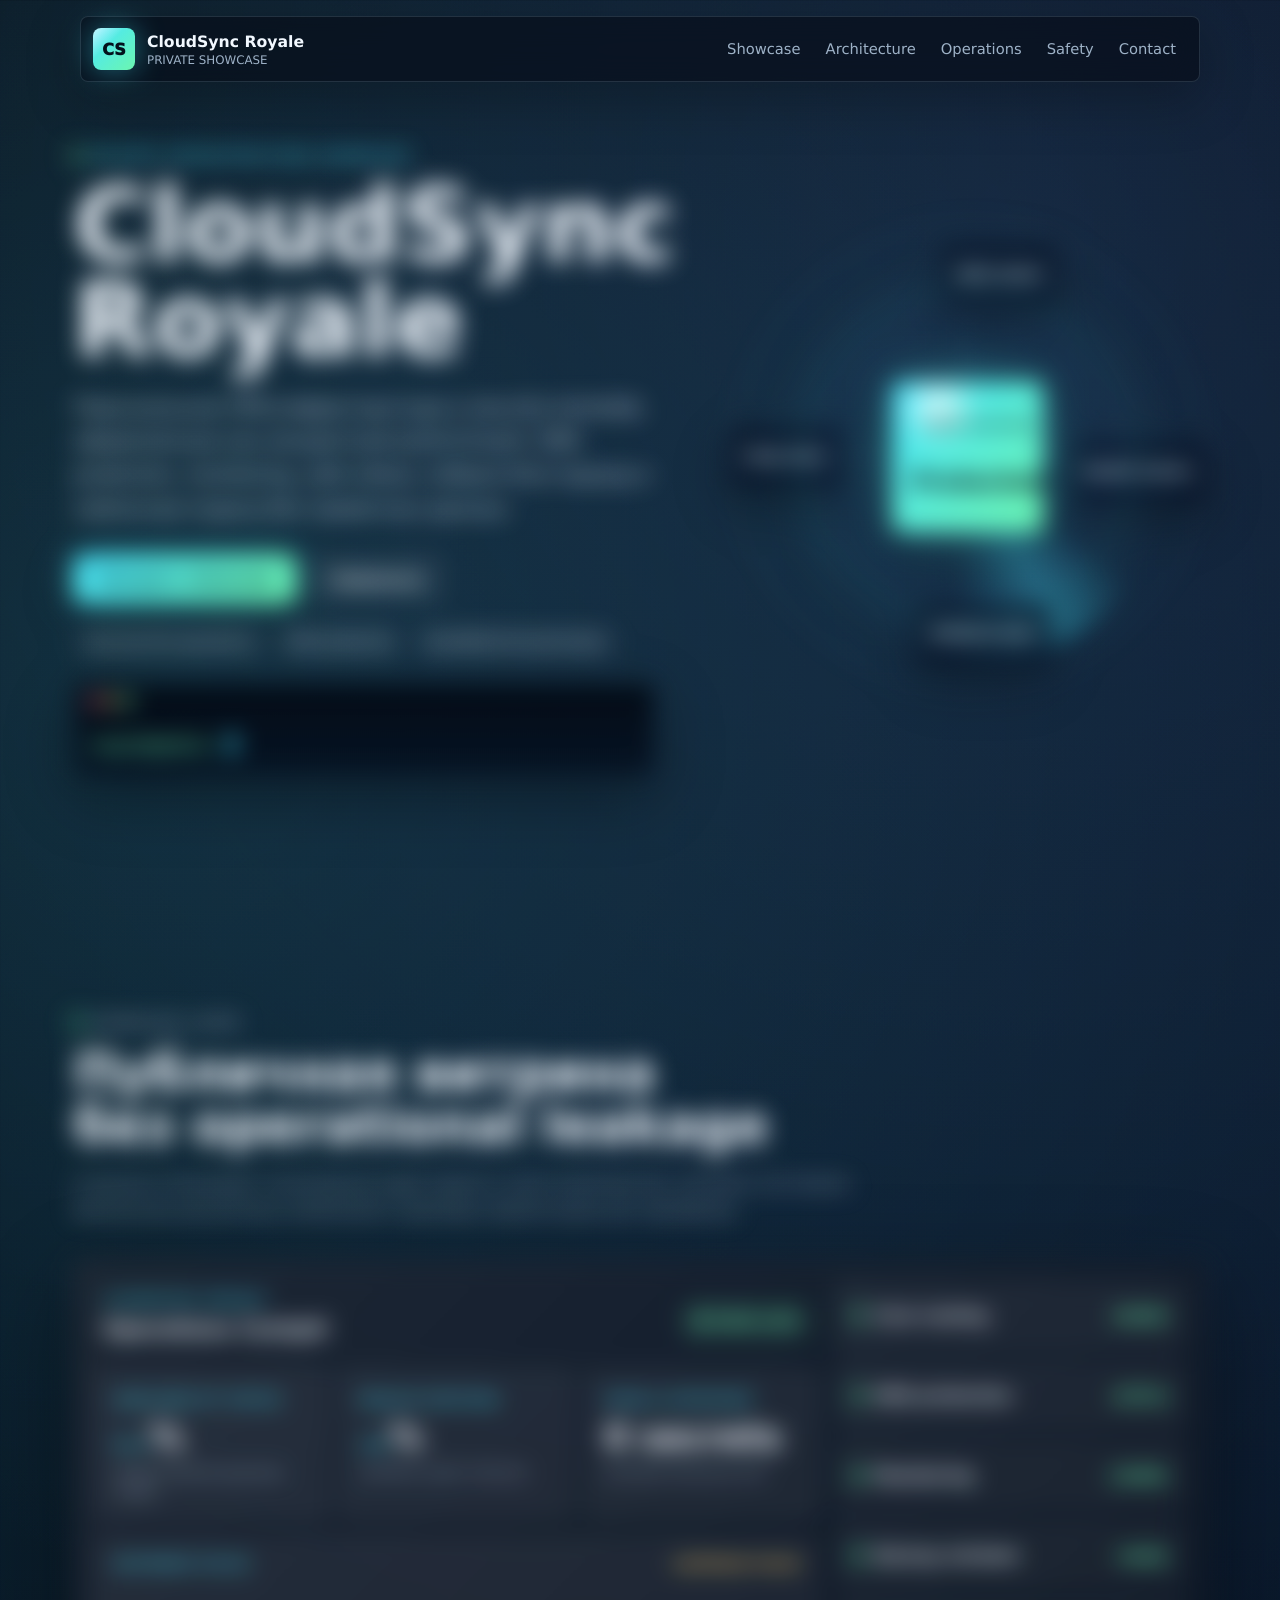
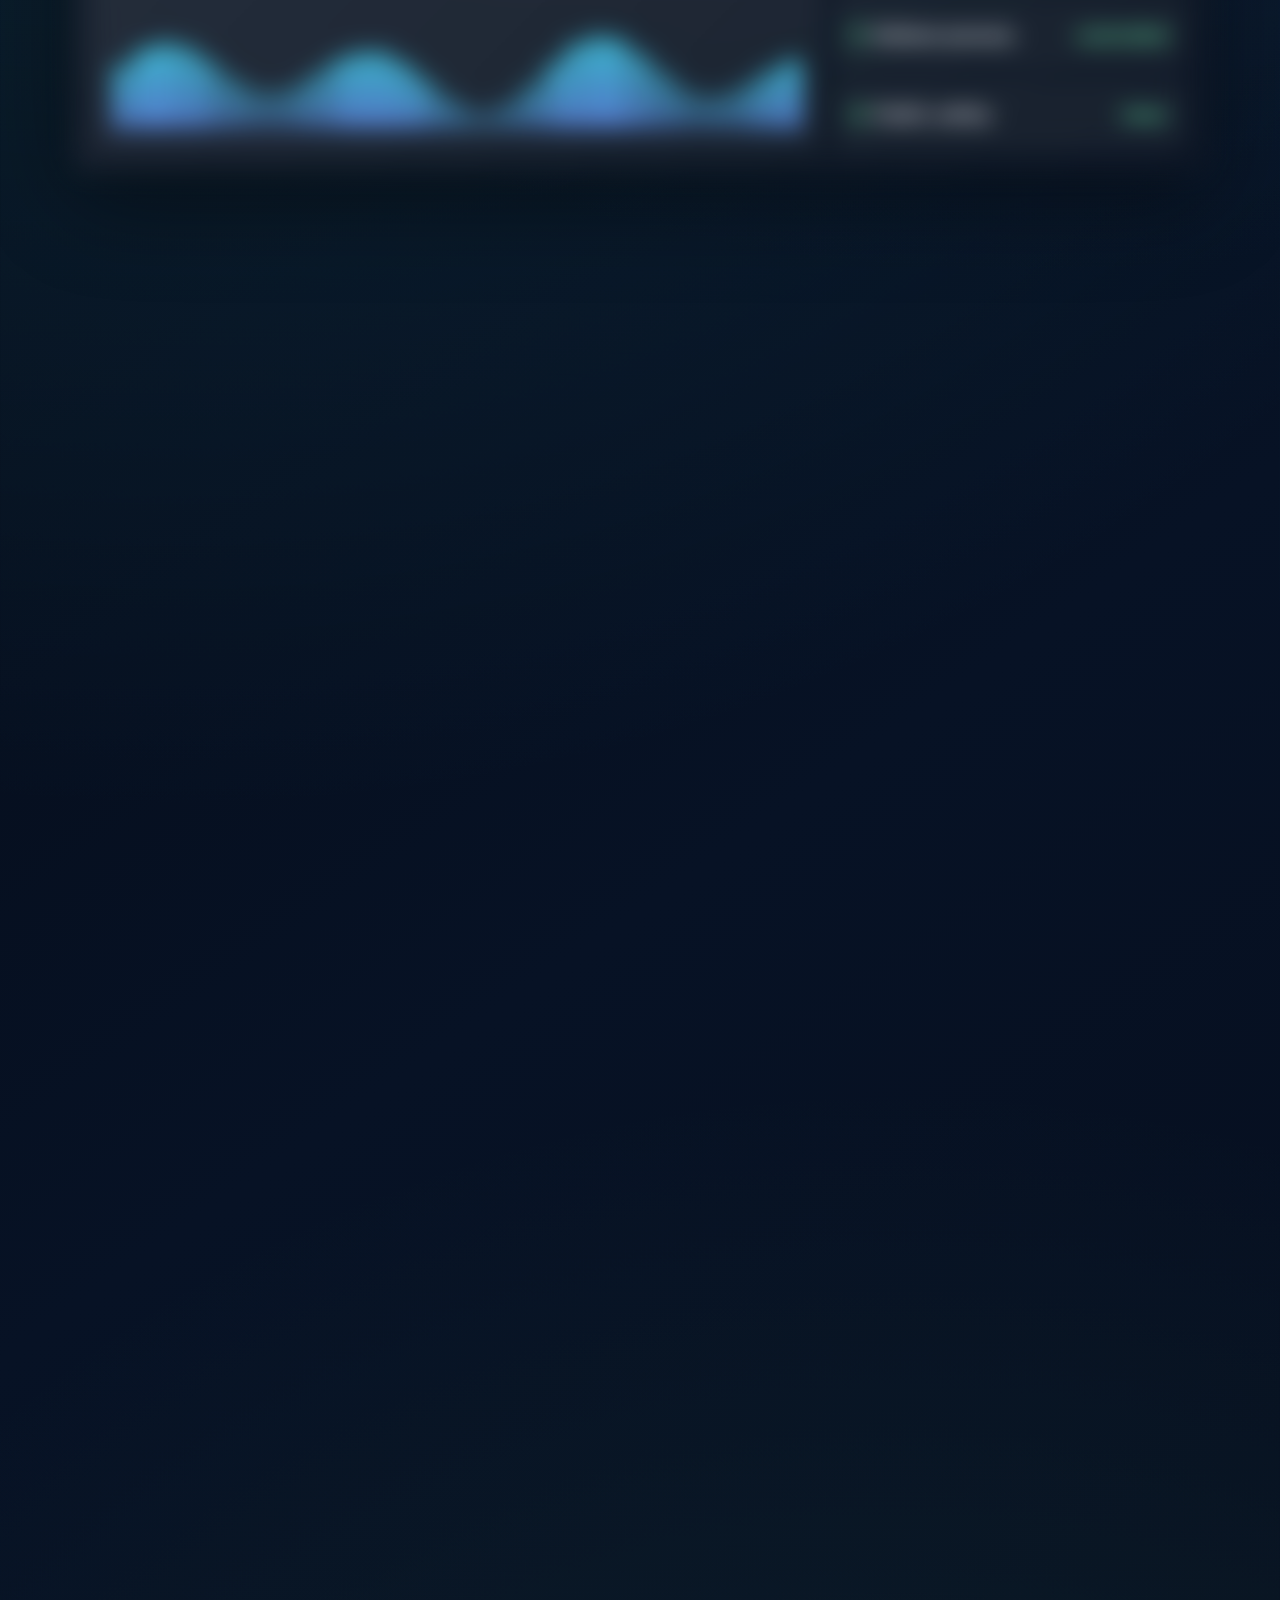
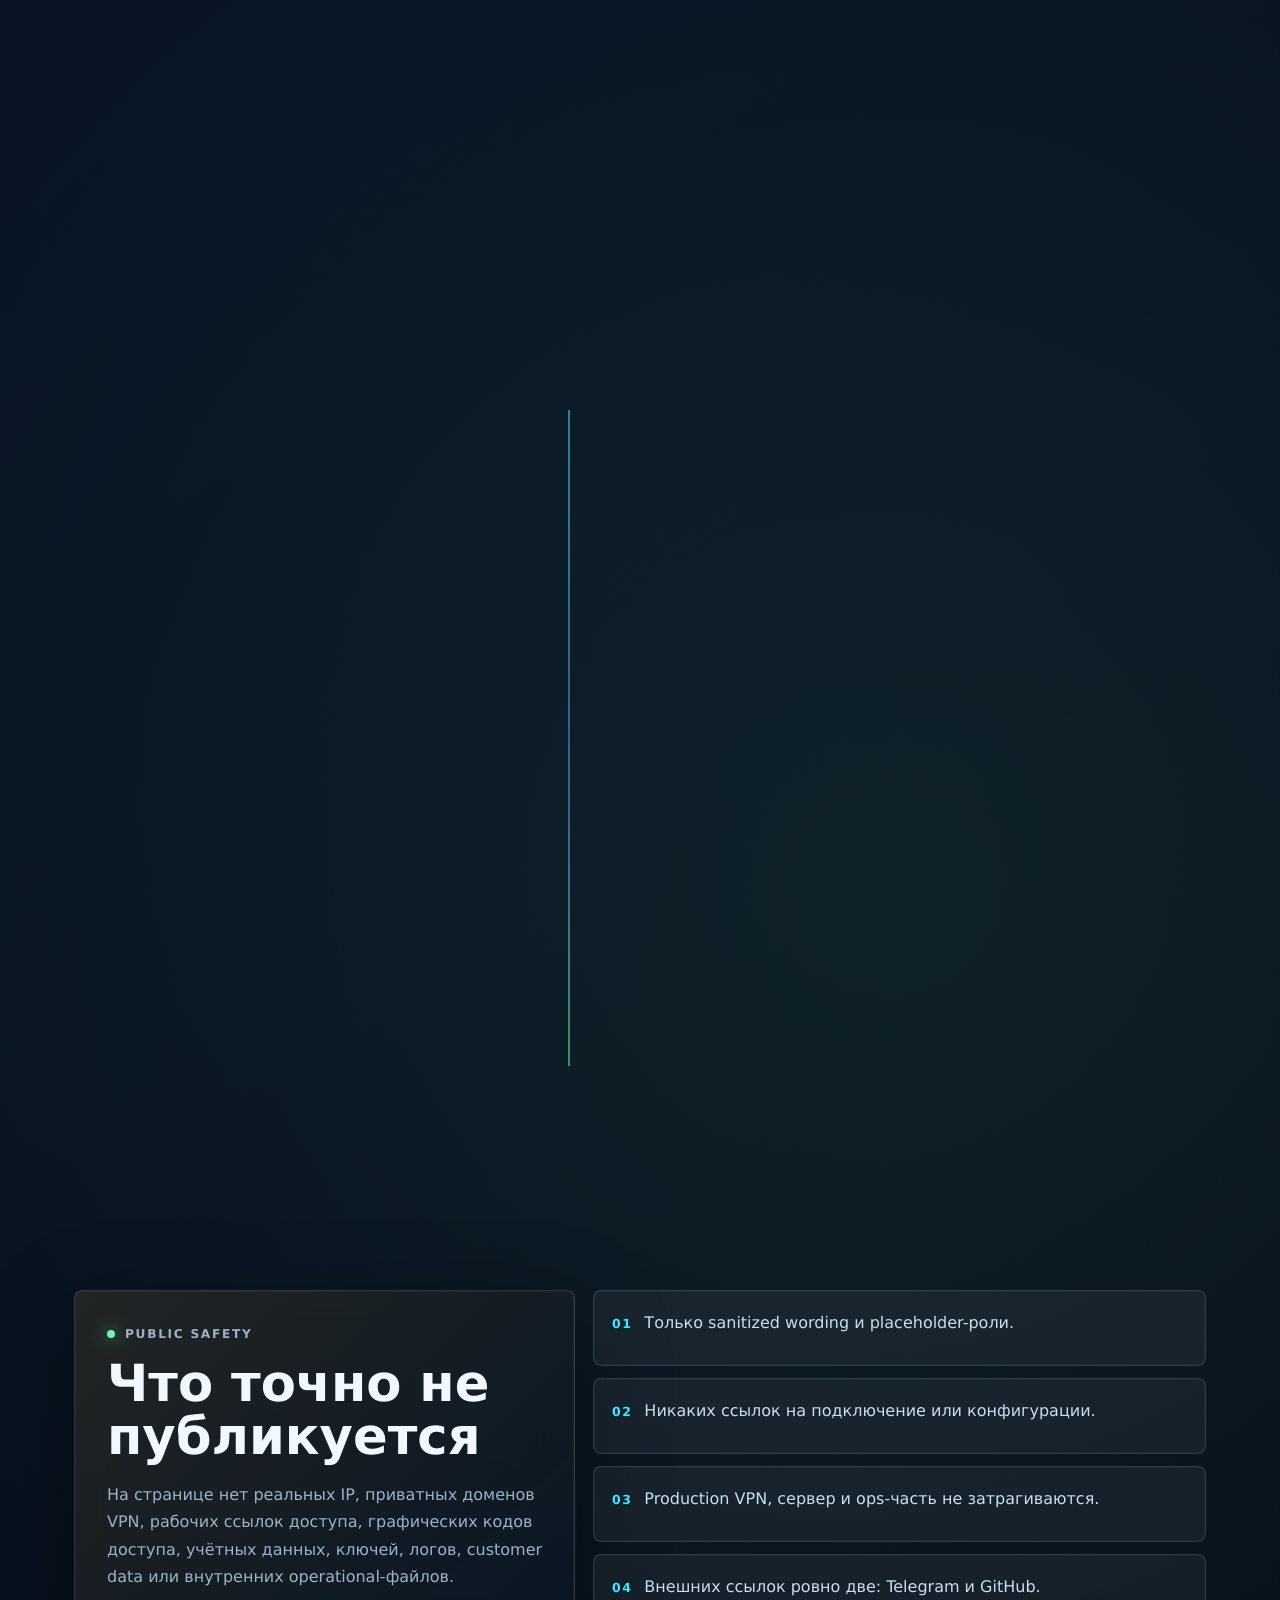
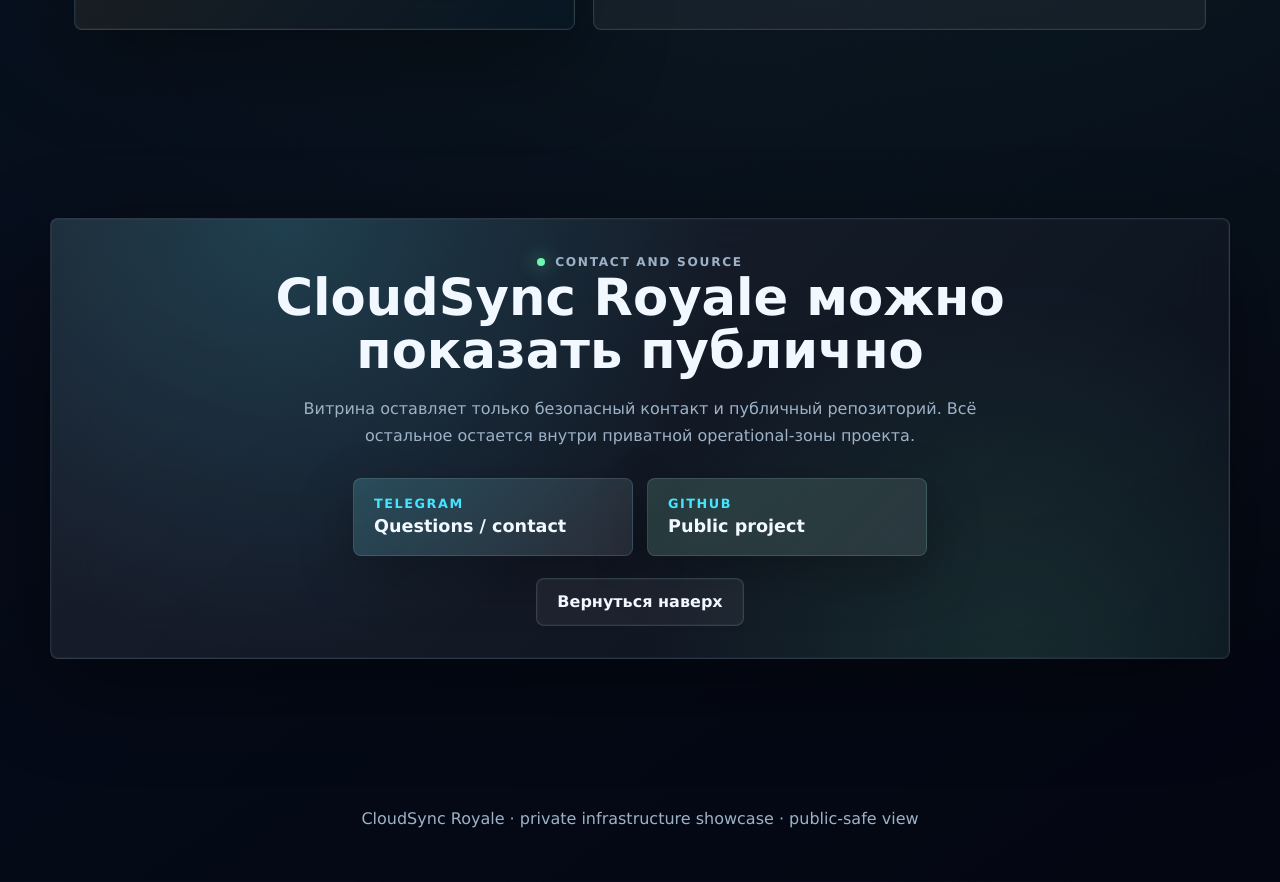
==== commit 8a9dfea6: "Polish CloudSync Royale Pages showcase" ====
--- a/friends-showcase/index.html
+++ b/friends-showcase/index.html
@@ -3,317 +3,304 @@
   <head>
     <meta charset="utf-8">
     <meta name="viewport" content="width=device-width, initial-scale=1">
-    <meta name="description" content="CloudSync Royale — публичная витрина личного VPN и security homelab проекта с безопасным визуальным обзором архитектуры.">
-    <title>CloudSync Royale — Infrastructure Showcase</title>
+    <meta name="description" content="CloudSync Royale - private infrastructure showcase for security-first network operations, DNS protection, monitoring, and safe rollout practices.">
+    <meta name="theme-color" content="#050814">
+    <title>CloudSync Royale - Private Infrastructure Showcase</title>
     <link rel="stylesheet" href="styles.css">
     <script src="script.js" defer></script>
   </head>
-  <body class="scrolling-down">
-    <canvas id="mesh-canvas" aria-hidden="true"></canvas>
-    <div class="spotlight" aria-hidden="true"></div>
-    <div class="noise" aria-hidden="true"></div>
+  <body>
+    <canvas id="network-canvas" aria-hidden="true"></canvas>
+    <div class="grain" aria-hidden="true"></div>
     <div class="aura aura-one" aria-hidden="true"></div>
     <div class="aura aura-two" aria-hidden="true"></div>
-    <div class="aura aura-three" aria-hidden="true"></div>
-
-    <header class="topbar">
+    <div class="scroll-progress" aria-hidden="true"></div>
+
+    <header class="topbar" data-elevated="false">
       <a class="brand" href="#hero" aria-label="CloudSync Royale">
-        <span class="brand-sign">CS</span>
-        <span>CloudSync Royale</span>
+        <span class="brand-mark">CS</span>
+        <span class="brand-copy">
+          <strong>CloudSync Royale</strong>
+          <small>Private showcase</small>
+        </span>
       </a>
-      <nav class="nav" aria-label="Навигация по showcase">
-        <a href="#system">Система</a>
-        <a href="#architecture">Архитектура</a>
-        <a href="#features">Фичи</a>
-        <a href="#console">Console</a>
-        <a href="#contact">Контакт</a>
+      <nav class="nav" aria-label="Навигация по странице">
+        <a href="#overview">Showcase</a>
+        <a href="#architecture">Architecture</a>
+        <a href="#operations">Operations</a>
         <a href="#safety">Safety</a>
+        <a href="#contact">Contact</a>
       </nav>
     </header>
 
     <main>
       <section class="hero section" id="hero">
         <div class="wrap hero-grid">
-          <div class="hero-copy reveal fade-up glass-shine">
-            <p class="eyebrow">Private Lab · Public Showcase</p>
-            <h1 class="glitch-title" data-text="CloudSync Royale">CloudSync Royale</h1>
-            <p class="typing-line">
-              <span data-typing="Публичная витрина личного VPN / security homelab: стабильность, DNS-защита, мониторинг, бэкапы и аккуратные изменения."></span>
-            </p>
-            <p class="hero-text">
-              CloudSync Royale показывает архитектуру и характер настоящего инфраструктурного проекта:
-              строгая маршрутизация, наблюдаемость, резервное копирование и безопасный подход к изменениям
-              в sanitized public view.
-            </p>
-            <div class="actions">
-              <a class="btn primary" href="#system">Смотреть систему</a>
-              <a class="btn ghost" href="#architecture">Как это работает</a>
-            </div>
-            <div class="hero-badges" aria-label="Public showcase markers">
-              <span>Visual Showcase</span>
-              <span>REDACTED View</span>
-              <span>Private Lab</span>
-            </div>
-          </div>
-
-          <div class="hero-orb reveal rotate-soft scale-in tilt-card" data-depth="0.055" aria-label="Голографический shield dashboard">
-            <div class="orb-shell">
-              <div class="orb-grid"></div>
-              <div class="orb-core">
-                <span class="shield-mark">◆</span>
-                <strong>Royale</strong>
-                <small>shield.example.com</small>
-              </div>
-              <span class="orbit orbit-a">DNS</span>
-              <span class="orbit orbit-b">VPN</span>
-              <span class="orbit orbit-c">Mon</span>
-              <span class="orbit orbit-d">Git</span>
-            </div>
-            <div class="glass-strip">
-              <span>Private Lab</span>
-              <strong>203.0.113.10</strong>
-            </div>
-          </div>
-        </div>
-      </section>
-
-      <section class="section" id="system">
+          <div class="hero-copy reveal" data-reveal>
+            <p class="eyebrow">Private infrastructure showcase</p>
+            <h1>CloudSync Royale</h1>
+            <p class="subtitle">
+              Персональная VPN-инфраструктура и security homelab, оформленные как аккуратный proof-of-work:
+              DNS protection, monitoring, safe rollout, rollback-first подход и публичная подача без приватных данных.
+            </p>
+            <div class="hero-actions" aria-label="Основные действия">
+              <a class="button primary" href="#overview">
+                <span>Смотреть showcase</span>
+              </a>
+              <a class="button ghost" href="#contact">
+                <span>Связаться</span>
+              </a>
+            </div>
+            <div class="trust-strip" aria-label="Ключевые акценты проекта">
+              <span>Security-first operations</span>
+              <span>DNS protection</span>
+              <span>Availability-focused setup</span>
+            </div>
+            <div class="terminal" data-terminal data-terminal-text="public view initialized · sensitive details redacted · operations posture clean">
+              <div class="terminal-top">
+                <span></span>
+                <span></span>
+                <span></span>
+              </div>
+              <p><strong>royale@public</strong> <span data-terminal-output></span><i aria-hidden="true"></i></p>
+            </div>
+          </div>
+
+          <div class="hero-stage reveal" data-reveal data-depth="0.035" aria-label="Визуальная модель CloudSync Royale">
+            <div class="orbital">
+              <div class="orbital-grid" aria-hidden="true"></div>
+              <div class="orbit orbit-one" aria-hidden="true"></div>
+              <div class="orbit orbit-two" aria-hidden="true"></div>
+              <div class="orbit orbit-three" aria-hidden="true"></div>
+              <div class="core-card">
+                <span class="core-pulse" aria-hidden="true"></span>
+                <small>Core posture</small>
+                <strong>Protected</strong>
+              </div>
+              <div class="node-card node-a">DNS shield</div>
+              <div class="node-card node-b">Health checks</div>
+              <div class="node-card node-c">Rollback plan</div>
+              <div class="node-card node-d">Clean docs</div>
+            </div>
+          </div>
+        </div>
+      </section>
+
+      <section class="section" id="overview">
         <div class="wrap">
-          <div class="section-head reveal fade-up">
-            <p class="eyebrow">Cinematic Status</p>
-            <h2>Command deck для публичного обзора системы</h2>
-            <p>Панель показывает настроение проекта: чистая инфраструктура, понятные состояния и аккуратный operational rhythm.</p>
-          </div>
-
-          <div class="dashboard reveal glow-in tilt-card">
-            <div class="system-pulse" aria-hidden="true"></div>
-            <div class="dashboard-top">
-              <div>
-                <p class="panel-kicker">CloudSync Royale</p>
-                <h3>System Command Deck</h3>
-              </div>
-              <div class="live-pill"><span></span> Online</div>
-            </div>
-
-            <div class="metric-row">
-              <article class="metric reveal scale-in edge-flow">
-                <span>Uptime</span>
-                <strong><span class="counter" data-target="99.9">99.9</span>%</strong>
-                <small>stability signal</small>
-              </article>
-              <article class="metric reveal scale-in edge-flow">
-                <span>Latency</span>
-                <strong><span id="latency">31</span> ms</strong>
-                <small>animated signal range</small>
-              </article>
-              <article class="metric reveal scale-in edge-flow">
-                <span>Node label</span>
-                <strong>Private Lab</strong>
-                <small>node.example.com</small>
-              </article>
-              <article class="metric reveal scale-in edge-flow">
-                <span>View</span>
-                <strong>Sanitized</strong>
-                <small>public-safe overview</small>
-              </article>
-            </div>
-
-            <div class="status-grid">
-              <article class="status-card reveal slide-left"><span></span><b>Core</b><em>Online</em></article>
-              <article class="status-card reveal slide-left"><span></span><b>DNS Shield</b><em>Active</em></article>
-              <article class="status-card reveal slide-left"><span></span><b>Routing Logic</b><em>Optimized</em></article>
-              <article class="status-card reveal slide-right"><span></span><b>Backup Guard</b><em>Ready</em></article>
-              <article class="status-card reveal slide-right"><span></span><b>Monitoring</b><em>Watching</em></article>
-              <article class="status-card reveal slide-right"><span></span><b>Health</b><em>Stable</em></article>
-            </div>
-
-            <div class="pulse-panel reveal blur-in">
-              <div class="pulse-head">
-                <span>Infrastructure Pulse</span>
-                <b>showcase stream</b>
-              </div>
-              <div class="signal-row" aria-hidden="true">
-                <span></span><span></span><span></span><span></span><span></span>
-              </div>
-              <div class="pulse-graph" id="pulse-graph" aria-label="Анимированный график состояния"></div>
-            </div>
+          <div class="section-head reveal" data-reveal>
+            <p class="eyebrow">Showcase layer</p>
+            <h2>Публичная витрина без operational leakage</h2>
+            <p>
+              Страница показывает инженерную идею проекта: роли компонентов, контроль состояния,
+              безопасную дисциплину изменений и красивую презентацию для портфолио.
+            </p>
+          </div>
+
+          <div class="cockpit reveal" data-reveal>
+            <div class="cockpit-main">
+              <div class="panel-title">
+                <div>
+                  <p class="panel-label">CloudSync Royale</p>
+                  <h3>Operations Cockpit</h3>
+                </div>
+                <span class="status-pill"><i></i> Public-safe</span>
+              </div>
+
+              <div class="metrics">
+                <article class="metric">
+                  <span>Availability focus</span>
+                  <strong><span data-count-to="99.9">0</span>%</strong>
+                  <small>target-oriented operating model</small>
+                </article>
+                <article class="metric">
+                  <span>Health posture</span>
+                  <strong><span data-count-to="100">0</span>%</strong>
+                  <small>synthetic public indicator</small>
+                </article>
+                <article class="metric">
+                  <span>Public exposure</span>
+                  <strong>0 secrets</strong>
+                  <small>sanitized showcase only</small>
+                </article>
+              </div>
+
+              <div class="signal-card">
+                <div class="signal-head">
+                  <span>Network pulse</span>
+                  <strong>sanitized visual</strong>
+                </div>
+                <div class="traffic-graph" id="traffic-graph" aria-hidden="true"></div>
+              </div>
+            </div>
+
+            <aside class="cockpit-side" aria-label="Состояния компонентов">
+              <article><span></span><strong>Core routing</strong><em>stable</em></article>
+              <article><span></span><strong>DNS protection</strong><em>active</em></article>
+              <article><span></span><strong>Monitoring</strong><em>visible</em></article>
+              <article><span></span><strong>Backup mindset</strong><em>ready</em></article>
+              <article><span></span><strong>Rollout process</strong><em>controlled</em></article>
+              <article><span></span><strong>Public safety</strong><em>clean</em></article>
+            </aside>
           </div>
         </div>
       </section>
 
       <section class="section" id="architecture">
         <div class="wrap">
-          <div class="section-head reveal fade-up">
-            <p class="eyebrow">Architecture Map</p>
-            <h2>Голографическая карта потока</h2>
-            <p>Публичная версия показывает роли компонентов и идею маршрута без раскрытия production-данных.</p>
-          </div>
-
-          <div class="flow reveal architecture-reveal" aria-label="Device to Internet architecture flow">
-            <article class="flow-node reveal rotate-soft scale-in tilt-card"><span>01</span><strong>Device</strong></article>
-            <div class="flow-line"><i></i></div>
-            <article class="flow-node reveal rotate-soft scale-in tilt-card"><span>02</span><strong>Secure Client</strong></article>
-            <div class="flow-line"><i></i></div>
-            <article class="flow-node reveal rotate-soft scale-in tilt-card"><span>03</span><strong>VPN Gateway</strong></article>
-            <div class="flow-line"><i></i></div>
-            <article class="flow-node reveal rotate-soft scale-in tilt-card"><span>04</span><strong>DNS Shield</strong></article>
-            <div class="flow-line"><i></i></div>
-            <article class="flow-node reveal rotate-soft scale-in tilt-card"><span>05</span><strong>Monitoring</strong></article>
-            <div class="flow-line"><i></i></div>
-            <article class="flow-node reveal rotate-soft scale-in tilt-card"><span>06</span><strong>Internet</strong></article>
-          </div>
-        </div>
-      </section>
-
-      <section class="section" id="represents">
+          <div class="section-head reveal" data-reveal>
+            <p class="eyebrow">Architecture</p>
+            <h2>Схема ролей вместо раскрытия инфраструктуры</h2>
+            <p>
+              Архитектура описана через безопасные роли и принципы. Реальные адреса, домены,
+              конфиги, порты и внутренние связки не публикуются.
+            </p>
+          </div>
+
+          <div class="flow reveal" data-reveal>
+            <article class="flow-node">
+              <span>01</span>
+              <strong>Personal device</strong>
+              <p>точка входа пользователя</p>
+            </article>
+            <div class="flow-link" aria-hidden="true"></div>
+            <article class="flow-node">
+              <span>02</span>
+              <strong>Secure client</strong>
+              <p>контролируемое подключение</p>
+            </article>
+            <div class="flow-link" aria-hidden="true"></div>
+            <article class="flow-node">
+              <span>03</span>
+              <strong>Gateway role</strong>
+              <p>маршрутизация без деталей</p>
+            </article>
+            <div class="flow-link" aria-hidden="true"></div>
+            <article class="flow-node">
+              <span>04</span>
+              <strong>DNS protection</strong>
+              <p>защитный слой</p>
+            </article>
+            <div class="flow-link" aria-hidden="true"></div>
+            <article class="flow-node">
+              <span>05</span>
+              <strong>Monitoring</strong>
+              <p>health and signals</p>
+            </article>
+          </div>
+        </div>
+      </section>
+
+      <section class="section" id="operations">
         <div class="wrap">
-          <div class="section-head reveal fade-up">
-            <p class="eyebrow">Project Overview</p>
-            <h2>Что представляет CloudSync Royale</h2>
-            <p>Это infrastructure showcase: коротко, визуально и без раскрытия чувствительных деталей.</p>
-          </div>
-
-          <div class="card-grid compact">
-            <article class="info-card reveal fade-up tilt-card glass-shine edge-flow"><span>01</span><h3>Личная инфраструктура</h3><p>Homelab как мини-система с ролями, состояниями и понятной логикой.</p></article>
-            <article class="info-card reveal fade-up tilt-card glass-shine edge-flow"><span>02</span><h3>VPN core concept</h3><p>Gateway-слой показан как архитектурная идея, без live-конфигов и внутренних путей.</p></article>
-            <article class="info-card reveal fade-up tilt-card glass-shine edge-flow"><span>03</span><h3>DNS-защита</h3><p>DNS Shield подчёркивает отдельный защитный слой и дисциплину сетевой гигиены.</p></article>
-            <article class="info-card reveal fade-up tilt-card glass-shine edge-flow"><span>04</span><h3>Мониторинг</h3><p>Healthchecks, статусы и визуальные сигналы превращают состояние системы в понятную картину.</p></article>
-            <article class="info-card reveal fade-up tilt-card glass-shine edge-flow"><span>05</span><h3>Бэкапы</h3><p>Backup readiness встроен в процесс до изменений, а не вспоминается после них.</p></article>
-            <article class="info-card reveal fade-up tilt-card glass-shine edge-flow"><span>06</span><h3>Rollback-first</h3><p>Каждое изменение мыслится через обратимый путь, проверку и спокойное восстановление.</p></article>
-            <article class="info-card reveal fade-up tilt-card glass-shine edge-flow"><span>07</span><h3>Документация</h3><p>Проект описан так, чтобы показать инженерную мысль и не вынести лишнего наружу.</p></article>
-            <article class="info-card reveal fade-up tilt-card glass-shine edge-flow"><span>08</span><h3>GitHub hygiene</h3><p>Публичная подача выглядит чисто, уверенно и безопасно для портфолио.</p></article>
-          </div>
-        </div>
-      </section>
-
-      <section class="section" id="features">
-        <div class="wrap">
-          <div class="section-head reveal fade-up">
-            <p class="eyebrow">Feature Cards</p>
-            <h2>Премиальные акценты проекта</h2>
-          </div>
-
-          <div class="card-grid feature-grid">
-            <article class="feature-card reveal slide-left tilt-card glass-shine edge-flow"><span>Stability</span><h3>Stability-first</h3><p>Статусы, проверки и предсказуемое состояние важнее хаотичных экспериментов.</p></article>
-            <article class="feature-card reveal fade-up tilt-card glass-shine edge-flow"><span>Speed</span><h3>Speed-focused</h3><p>Витрина показывает фокус на отзывчивость и чистую сетевую модель.</p></article>
-            <article class="feature-card reveal fade-up tilt-card glass-shine edge-flow"><span>DNS</span><h3>DNS protection layer</h3><p>Отдельный слой DNS Shield помогает мыслить проект как систему.</p></article>
-            <article class="feature-card reveal slide-right tilt-card glass-shine edge-flow"><span>Route</span><h3>Safe routing logic</h3><p>Логика маршрутизации показана концептуально, без внутренних production paths.</p></article>
-            <article class="feature-card reveal slide-left tilt-card glass-shine edge-flow"><span>Monitor</span><h3>Monitoring mindset</h3><p>Состояние проекта должно быть видно до того, как возникает проблема.</p></article>
-            <article class="feature-card reveal fade-up tilt-card glass-shine edge-flow"><span>Backup</span><h3>Backup readiness</h3><p>Восстановление планируется заранее, а не после неприятного сюрприза.</p></article>
-            <article class="feature-card reveal fade-up tilt-card glass-shine edge-flow"><span>Rollback</span><h3>Rollback discipline</h3><p>Каждое изменение думается через обратимый путь и проверяемый результат.</p></article>
-            <article class="feature-card reveal slide-right tilt-card glass-shine edge-flow"><span>Public</span><h3>Clean public presentation</h3><p>Проект можно показать эффектно и при этом не раскрывать чувствительные значения.</p></article>
-          </div>
-        </div>
-      </section>
-
-      <section class="section" id="console">
-        <div class="wrap console-grid">
-          <div class="section-head reveal slide-left">
-            <p class="eyebrow">Live-style Console</p>
-            <h2>Консоль как часть cinematic overview</h2>
-            <p>Строки оживают при входе блока во viewport и повторяются при возвращении вверх.</p>
-          </div>
-
-          <div class="terminal reveal slide-right tilt-card" aria-label="Public-safe console output">
-            <div class="terminal-top">
-              <span></span><span></span><span></span>
-              <b>royale-overview</b>
-            </div>
-            <div class="terminal-lines" id="terminal-lines">
-              <p data-line="healthcheck: stable"></p>
-              <p data-line="dns-shield: active"></p>
-              <p data-line="backup-guard: ready"></p>
-              <p data-line="public-view: protected"></p>
-              <p data-line="secrets-scan: clean"></p>
-              <p data-line="routing-layer: organized"></p>
-              <p data-line="monitoring: watching"></p>
-              <p data-line="status: online"></p>
-            </div>
-          </div>
-        </div>
-      </section>
-
-      <section class="section why-section">
-        <div class="wrap why-grid">
-          <div class="section-head reveal slide-left">
-            <p class="eyebrow">Why It Looks Serious</p>
-            <h2>Почему это выглядит как настоящий инженерный проект</h2>
-          </div>
-          <div class="reason-stack reveal slide-right">
-            <p>Это не просто “включил VPN”.</p>
-            <p>Это мини-инфраструктура с ролями и состояниями.</p>
-            <p>Есть мониторинг и контроль ресурсов.</p>
-            <p>Есть бэкапы и безопасные откаты.</p>
-            <p>Есть публичное оформление без секретов.</p>
-            <p>Есть спокойный процесс: подготовка → изменение → проверка → фиксация результата.</p>
-          </div>
-        </div>
-      </section>
-
-      <section class="section">
-        <div class="wrap">
-          <div class="section-head reveal fade-up">
-            <p class="eyebrow">Build Story</p>
-            <h2>Timeline</h2>
-          </div>
-
-          <div class="timeline reveal timeline-reveal">
-            <article class="timeline-card reveal fade-up"><span>Stage 1</span><h3>Server baseline</h3><p>Базовый порядок и предсказуемое окружение.</p></article>
-            <article class="timeline-card reveal fade-up"><span>Stage 2</span><h3>VPN core</h3><p>Понятная роль gateway-слоя в homelab-модели.</p></article>
-            <article class="timeline-card reveal fade-up"><span>Stage 3</span><h3>DNS protection</h3><p>DNS Shield как отдельный защитный слой.</p></article>
-            <article class="timeline-card reveal fade-up"><span>Stage 4</span><h3>Monitoring</h3><p>Healthchecks, сигналы и наблюдаемость.</p></article>
-            <article class="timeline-card reveal fade-up"><span>Stage 5</span><h3>Backup guard</h3><p>Готовность к восстановлению до изменений.</p></article>
-            <article class="timeline-card reveal fade-up"><span>Stage 6</span><h3>GitHub portfolio</h3><p>Sanitized-документация для публичного профиля.</p></article>
-            <article class="timeline-card reveal fade-up"><span>Stage 7</span><h3>Public showcase</h3><p>Эффектная витрина без реальных production-значений.</p></article>
-          </div>
-        </div>
-      </section>
-
-      <section class="section final-section">
-        <div class="wrap final-card reveal glow-in">
-          <p class="eyebrow">Personal Cybersecurity / DevOps Homelab</p>
-          <h2>Built as a personal cybersecurity / DevOps homelab.</h2>
+          <div class="section-head reveal" data-reveal>
+            <p class="eyebrow">Secure network operations</p>
+            <h2>Что показывает проект</h2>
+            <p>
+              Не публичный сервис и не продажная страница. Это персональная инженерная работа:
+              собрать, обезопасить, наблюдать, документировать и не раскрыть лишнего.
+            </p>
+          </div>
+
+          <div class="card-grid">
+            <article class="feature-card reveal" data-reveal>
+              <span>01</span>
+              <h3>Security-first operations</h3>
+              <p>Изменения проходят через проверку, минимизацию риска, понятный план восстановления и чистое описание.</p>
+            </article>
+            <article class="feature-card reveal" data-reveal>
+              <span>02</span>
+              <h3>DNS protection layer</h3>
+              <p>Отдельный слой DNS-защиты помогает мыслить сеть как систему, а не набор случайных настроек.</p>
+            </article>
+            <article class="feature-card reveal" data-reveal>
+              <span>03</span>
+              <h3>Monitoring mindset</h3>
+              <p>Статусы, health-сигналы и понятная панель делают эксплуатацию спокойнее и предсказуемее.</p>
+            </article>
+            <article class="feature-card reveal" data-reveal>
+              <span>04</span>
+              <h3>Safe rollout practice</h3>
+              <p>Любое улучшение держится на простой дисциплине: backup, change, check, rollback path.</p>
+            </article>
+            <article class="feature-card reveal" data-reveal>
+              <span>05</span>
+              <h3>Availability-focused setup</h3>
+              <p>Приоритет на стабильность, понятные зависимости и поведение, которое легко проверить.</p>
+            </article>
+            <article class="feature-card reveal" data-reveal>
+              <span>06</span>
+              <h3>Public portfolio hygiene</h3>
+              <p>Сайт выглядит как polished showcase, но не показывает production-материалы и приватные следы.</p>
+            </article>
+          </div>
+        </div>
+      </section>
+
+      <section class="section proof-section">
+        <div class="wrap proof-grid">
+          <div class="section-head reveal" data-reveal>
+            <p class="eyebrow">Proof of work</p>
+            <h2>Подача проекта как зрелой инфраструктурной практики</h2>
+            <p>
+              Здесь важен не шумный эффект, а ощущение контроля: чистый визуал, аккуратный текст,
+              понятная модель, плавные состояния и отсутствие лишнего риска.
+            </p>
+          </div>
+          <div class="timeline" aria-label="Этапы проекта">
+            <article class="timeline-item reveal" data-reveal><span>Stage 1</span><strong>Baseline</strong><p>порядок, минимальная предсказуемость, базовые правила</p></article>
+            <article class="timeline-item reveal" data-reveal><span>Stage 2</span><strong>Core network</strong><p>личная VPN-инфраструктура и разделение ролей</p></article>
+            <article class="timeline-item reveal" data-reveal><span>Stage 3</span><strong>DNS protection</strong><p>защитный слой для более чистой сетевой модели</p></article>
+            <article class="timeline-item reveal" data-reveal><span>Stage 4</span><strong>Monitoring</strong><p>сигналы состояния, health checks и диагностика</p></article>
+            <article class="timeline-item reveal" data-reveal><span>Stage 5</span><strong>Safe rollout</strong><p>резервная точка, проверка и понятный rollback path</p></article>
+          </div>
+        </div>
+      </section>
+
+      <section class="section" id="safety">
+        <div class="wrap safety-grid">
+          <div class="security-note reveal" data-reveal>
+            <p class="eyebrow">Public safety</p>
+            <h2>Что точно не публикуется</h2>
+            <p>
+              На странице нет реальных IP, приватных доменов VPN, рабочих ссылок доступа, графических кодов доступа,
+              учётных данных, ключей, логов, customer data или внутренних operational-файлов.
+            </p>
+          </div>
+          <div class="safe-list reveal" data-reveal aria-label="Безопасные публичные принципы">
+            <p><span>01</span>Только sanitized wording и placeholder-роли.</p>
+            <p><span>02</span>Никаких ссылок на подключение или конфигурации.</p>
+            <p><span>03</span>Production VPN, сервер и ops-часть не затрагиваются.</p>
+            <p><span>04</span>Внешних ссылок ровно две: Telegram и GitHub.</p>
+          </div>
+        </div>
+      </section>
+
+      <section class="section contact-section" id="contact">
+        <div class="wrap contact-card reveal" data-reveal>
+          <p class="eyebrow">Contact and source</p>
+          <h2>CloudSync Royale можно показать публично</h2>
           <p>
-            CloudSync Royale — визуальная презентация личного инфраструктурного проекта:
-            безопасность, стабильность, DNS-защита, мониторинг и аккуратный подход к изменениям.
+            Витрина оставляет только безопасный контакт и публичный репозиторий. Всё остальное остается
+            внутри приватной operational-зоны проекта.
           </p>
-          <a class="btn primary" href="#hero">Наверх</a>
-        </div>
-      </section>
-
-      <section class="section contact-section" id="contact">
-        <div class="wrap">
-          <div class="contact-card reveal rotate-soft glow-in tilt-card glass-shine edge-flow">
-            <p class="eyebrow">Project Contact</p>
-            <h2>Вопросы по проекту</h2>
-            <p>Для связи по CloudSync Royale есть отдельный Telegram-профиль, а sanitized-версия проекта и документация доступны на GitHub.</p>
-            <div class="contact-links" aria-label="Внешние публичные ссылки проекта">
-              <a class="contact-link primary-link" href="https://t.me/cloudsyncvpnroyale" target="_blank" rel="noopener noreferrer">
-                <span>Direct channel</span>
-                <strong>Написать в Telegram</strong>
-                <small>@cloudsyncvpnroyale</small>
-              </a>
-              <a class="contact-link repo-link" href="https://github.com/Fedorov-Daniil/cloudsync-vpn-security-lab" target="_blank" rel="noopener noreferrer">
-                <span>Public source</span>
-                <strong>Открыть GitHub</strong>
-                <small>sanitized project docs</small>
-              </a>
-            </div>
-          </div>
-        </div>
-      </section>
-
-      <section class="section safety-section" id="safety">
-        <div class="wrap">
-          <div class="safety-card reveal blur-in">
-            <p>Публичная витрина проекта. Реальные IP, домены, ключи, конфигурационные ссылки, данные пользователей и production-логи не публикуются.</p>
-          </div>
+          <div class="contact-actions" aria-label="Разрешённые внешние ссылки">
+            <a class="contact-button telegram" href="https://t.me/cloudsyncvpnroyale" target="_blank" rel="noopener noreferrer">
+              <span>Telegram</span>
+              <strong>Questions / contact</strong>
+            </a>
+            <a class="contact-button github" href="https://github.com/Fedorov-Daniil/cloudsync-vpn-security-lab" target="_blank" rel="noopener noreferrer">
+              <span>GitHub</span>
+              <strong>Public project</strong>
+            </a>
+          </div>
+          <a class="button ghost back-top" href="#hero"><span>Вернуться наверх</span></a>
         </div>
       </section>
     </main>
 
     <footer class="footer">
-      <p>CloudSync Royale · Infrastructure Showcase · sanitized public view</p>
+      <p>CloudSync Royale · private infrastructure showcase · public-safe view</p>
     </footer>
   </body>
 </html>
--- a/friends-showcase/styles.css
+++ b/friends-showcase/styles.css
@@ -1,63 +1,74 @@
 :root {
-  --bg: #02040b;
-  --bg-2: #061021;
-  --glass: rgba(8, 18, 36, 0.66);
-  --glass-2: rgba(11, 27, 52, 0.76);
-  --text: #f1f8ff;
-  --muted: #9fb7cd;
-  --soft: #cdeeff;
-  --cyan: #45e7ff;
-  --blue: #4f8cff;
-  --violet: #9d6cff;
-  --emerald: #52f3a5;
-  --amber: #f5c35b;
-  --line: rgba(190, 236, 255, 0.16);
-  --shadow: 0 28px 90px rgba(0, 0, 0, 0.48);
-  --shine: linear-gradient(120deg, transparent, rgba(255, 255, 255, 0.24), transparent);
+  color-scheme: dark;
+  --bg: #050814;
+  --bg-deep: #02040a;
+  --panel: rgba(8, 16, 32, 0.72);
+  --panel-strong: rgba(10, 22, 43, 0.9);
+  --line: rgba(192, 232, 255, 0.14);
+  --line-strong: rgba(154, 226, 255, 0.28);
+  --text: #f2f8ff;
+  --muted: #9eb2c7;
+  --soft: #c8dded;
+  --cyan: #46e5ff;
+  --blue: #6a8dff;
+  --green: #6cf6b0;
+  --gold: #f8c96a;
+  --danger: #ff6f91;
+  --shadow: 0 28px 90px rgba(0, 0, 0, 0.42);
+  --glow: 0 0 36px rgba(70, 229, 255, 0.24);
+  --radius: 8px;
+  --wrap: 1180px;
+}
+
+*,
+*::before,
+*::after {
+  box-sizing: border-box;
 }
 
 html {
+  background: var(--bg);
   scroll-behavior: smooth;
-  background: var(--bg);
-  overflow-x: hidden;
+  scroll-padding-top: 92px;
 }
 
 body {
+  min-width: 320px;
+  min-height: 100vh;
   margin: 0;
-  min-height: 100vh;
+  overflow-x: clip;
   color: var(--text);
   background:
-    radial-gradient(circle at 12% 16%, rgba(69, 231, 255, 0.16), transparent 32%),
-    radial-gradient(circle at 78% 8%, rgba(157, 108, 255, 0.18), transparent 30%),
-    radial-gradient(circle at 50% 88%, rgba(82, 243, 165, 0.12), transparent 34%),
-    linear-gradient(135deg, #01030a 0%, #061226 52%, #02040b 100%);
+    radial-gradient(circle at 14% 12%, rgba(70, 229, 255, 0.16), transparent 34%),
+    radial-gradient(circle at 80% 4%, rgba(106, 141, 255, 0.14), transparent 30%),
+    radial-gradient(circle at 70% 72%, rgba(108, 246, 176, 0.09), transparent 34%),
+    linear-gradient(145deg, var(--bg-deep) 0%, #071225 45%, #040712 100%);
   font-family: Inter, ui-sans-serif, system-ui, -apple-system, BlinkMacSystemFont, "Segoe UI", sans-serif;
-  overflow-x: hidden;
+  text-rendering: geometricPrecision;
 }
 
 body::before {
   content: "";
   position: fixed;
   inset: 0;
-  z-index: -5;
+  z-index: -6;
+  pointer-events: none;
   background:
-    linear-gradient(120deg, rgba(69, 231, 255, 0.07), rgba(157, 108, 255, 0.11), rgba(82, 243, 165, 0.07)),
-    radial-gradient(circle at 50% 50%, transparent, rgba(0, 0, 0, 0.48));
-  background-size: 220% 220%, auto;
-  animation: aurora 18s ease-in-out infinite;
+    linear-gradient(90deg, rgba(255, 255, 255, 0.026) 1px, transparent 1px),
+    linear-gradient(0deg, rgba(255, 255, 255, 0.018) 1px, transparent 1px);
+  background-size: 74px 74px;
+  mask-image: linear-gradient(to bottom, rgba(0, 0, 0, 0.86), transparent 88%);
 }
 
 body::after {
   content: "";
   position: fixed;
   inset: 0;
-  z-index: -4;
+  z-index: -5;
   pointer-events: none;
-  background:
-    radial-gradient(circle at 20% 22%, rgba(69, 231, 255, 0.08), transparent 28%),
-    radial-gradient(circle at 82% 38%, rgba(157, 108, 255, 0.08), transparent 24%),
-    radial-gradient(circle at 46% 78%, rgba(82, 243, 165, 0.06), transparent 28%);
-  animation: driftGlow 24s ease-in-out infinite alternate;
+  background: linear-gradient(112deg, rgba(70, 229, 255, 0.06), rgba(106, 141, 255, 0.08), rgba(108, 246, 176, 0.04));
+  background-size: 220% 220%;
+  animation: aurora 22s ease-in-out infinite;
 }
 
 a {
@@ -65,521 +76,552 @@
   text-decoration: none;
 }
 
-.spotlight {
-  --mx: 50vw;
-  --my: 34vh;
-  position: fixed;
-  inset: 0;
-  z-index: -1;
-  pointer-events: none;
-  background: radial-gradient(circle at var(--mx) var(--my), rgba(69, 231, 255, 0.12), transparent 24rem);
-  opacity: 0.72;
-  transition: opacity 220ms ease;
-}
-
-#mesh-canvas {
+button,
+a {
+  -webkit-tap-highlight-color: transparent;
+}
+
+h1,
+h2,
+h3,
+p {
+  margin-top: 0;
+}
+
+h1 {
+  max-width: 780px;
+  margin-bottom: 22px;
+  font-size: clamp(3.25rem, 8vw, 6.9rem);
+  line-height: 0.92;
+  letter-spacing: 0;
+  text-wrap: balance;
+}
+
+h2 {
+  margin-bottom: 18px;
+  font-size: clamp(2.15rem, 4vw, 3.45rem);
+  line-height: 1.02;
+  letter-spacing: 0;
+  text-wrap: balance;
+}
+
+h3 {
+  margin-bottom: 10px;
+  font-size: 1.3rem;
+  line-height: 1.2;
+}
+
+p {
+  line-height: 1.72;
+}
+
+::selection {
+  color: #03101b;
+  background: var(--cyan);
+}
+
+:focus-visible {
+  outline: 2px solid var(--cyan);
+  outline-offset: 4px;
+}
+
+#network-canvas {
   position: fixed;
   inset: 0;
   z-index: -3;
   width: 100%;
   height: 100%;
-  opacity: 0.66;
-}
-
-.noise {
+  opacity: 0.58;
+}
+
+.grain {
   position: fixed;
   inset: 0;
-  z-index: -2;
+  z-index: -1;
   pointer-events: none;
-  opacity: 0.12;
+  opacity: 0.18;
   background-image:
-    linear-gradient(rgba(255, 255, 255, 0.035) 1px, transparent 1px),
-    linear-gradient(90deg, rgba(255, 255, 255, 0.026) 1px, transparent 1px);
-  background-size: 38px 38px;
-  mask-image: radial-gradient(circle at 50% 20%, #000, transparent 78%);
+    radial-gradient(circle at 25% 25%, rgba(255, 255, 255, 0.9) 0 1px, transparent 1px),
+    radial-gradient(circle at 75% 70%, rgba(255, 255, 255, 0.65) 0 1px, transparent 1px);
+  background-size: 120px 120px, 180px 180px;
+  mix-blend-mode: soft-light;
 }
 
 .aura {
   position: fixed;
   z-index: -4;
-  width: 34rem;
-  height: 34rem;
-  clip-path: inset(0 round 50%);
-  filter: blur(52px);
-  opacity: 0.42;
+  width: 38rem;
+  height: 38rem;
+  border-radius: 999px;
+  filter: blur(60px);
+  opacity: 0.44;
   pointer-events: none;
+  transform: translate3d(0, 0, 0);
 }
 
 .aura-one {
-  top: 2rem;
-  left: -14rem;
-  background: rgba(69, 231, 255, 0.34);
+  top: 6rem;
+  left: -16rem;
+  background: radial-gradient(circle, rgba(70, 229, 255, 0.32), transparent 66%);
 }
 
 .aura-two {
-  right: -12rem;
-  bottom: 8rem;
-  background: rgba(157, 108, 255, 0.34);
-}
-
-.aura-three {
-  left: 32%;
-  bottom: -18rem;
-  background: rgba(82, 243, 165, 0.22);
-  animation: auraFloat 18s ease-in-out infinite alternate;
+  right: -14rem;
+  bottom: 10rem;
+  background: radial-gradient(circle, rgba(108, 246, 176, 0.22), transparent 64%);
+}
+
+.scroll-progress {
+  position: fixed;
+  top: 0;
+  left: 0;
+  z-index: 40;
+  width: var(--scroll, 0%);
+  height: 3px;
+  background: linear-gradient(90deg, var(--cyan), var(--green), var(--gold));
+  box-shadow: 0 0 24px rgba(70, 229, 255, 0.52);
+  transform-origin: left center;
+}
+
+.wrap {
+  width: min(var(--wrap), 100%);
+  margin: 0 auto;
+  padding: 0 24px;
+}
+
+.section {
+  position: relative;
+  padding: 112px 0;
 }
 
 .topbar {
   position: fixed;
   top: 16px;
   left: 50%;
-  transform: translateX(-50%);
-  z-index: 20;
+  z-index: 30;
   display: flex;
   align-items: center;
   justify-content: space-between;
   gap: 20px;
-  width: min(1160px, calc(100% - 64px));
-  padding: 12px 14px;
-  clip-path: inset(0 round 22px);
-  background: rgba(3, 10, 24, 0.64);
-  box-shadow: var(--shadow), inset 0 0 0 1px rgba(210, 244, 255, 0.14);
-  backdrop-filter: blur(20px);
-}
-
-.brand,
-.nav,
-.actions,
-.hero-badges,
-.dashboard-top,
-.pulse-head,
-.live-pill {
+  width: min(1120px, calc(100% - 32px));
+  min-height: 66px;
+  padding: 10px 12px;
+  border: 1px solid var(--line);
+  border-radius: var(--radius);
+  background: rgba(5, 10, 22, 0.62);
+  box-shadow: 0 16px 54px rgba(0, 0, 0, 0.26);
+  backdrop-filter: blur(18px);
+  transform: translateX(-50%);
+  transition: background 220ms ease, border-color 220ms ease, box-shadow 220ms ease, transform 220ms ease;
+}
+
+.topbar[data-elevated="true"] {
+  border-color: rgba(137, 217, 255, 0.22);
+  background: rgba(5, 10, 22, 0.84);
+  box-shadow: 0 22px 64px rgba(0, 0, 0, 0.34), var(--glow);
+}
+
+.brand {
+  display: inline-flex;
+  align-items: center;
+  min-width: 0;
+  gap: 12px;
+}
+
+.brand-mark {
+  display: grid;
+  flex: 0 0 auto;
+  place-items: center;
+  width: 42px;
+  height: 42px;
+  border-radius: var(--radius);
+  color: #03111c;
+  background:
+    linear-gradient(135deg, rgba(255, 255, 255, 0.7), transparent 38%),
+    linear-gradient(135deg, var(--cyan), var(--green));
+  box-shadow: 0 0 30px rgba(70, 229, 255, 0.42);
+  font-weight: 950;
+}
+
+.brand-copy {
+  display: grid;
+  min-width: 0;
+  gap: 2px;
+}
+
+.brand-copy strong,
+.brand-copy small {
+  overflow: hidden;
+  text-overflow: ellipsis;
+  white-space: nowrap;
+}
+
+.brand-copy strong {
+  font-size: 0.98rem;
+}
+
+.brand-copy small {
+  color: var(--muted);
+  font-size: 0.74rem;
+  text-transform: uppercase;
+}
+
+.nav {
   display: flex;
   align-items: center;
-}
-
-.brand {
-  gap: 10px;
-  font-weight: 900;
-  letter-spacing: 0;
-}
-
-.brand-sign {
-  display: grid;
-  place-items: center;
-  width: 38px;
-  height: 38px;
-  clip-path: inset(0 round 13px);
-  color: #00131b;
-  background: linear-gradient(135deg, var(--cyan), var(--emerald));
-  box-shadow: 0 0 32px rgba(69, 231, 255, 0.42);
-}
-
-.nav {
   gap: 3px;
 }
 
 .nav a {
-  padding: 9px 11px;
-  clip-path: inset(0 round 12px);
+  border-radius: var(--radius);
+  padding: 10px 11px;
   color: var(--muted);
-  font-size: 0.94rem;
-  transition: color 180ms ease, background 180ms ease;
+  font-size: 0.92rem;
+  transition: color 180ms ease, background 180ms ease, transform 180ms ease;
 }
 
 .nav a:hover,
 .nav a:focus-visible {
   color: var(--text);
   background: rgba(255, 255, 255, 0.08);
-}
-
-.wrap {
-  width: min(1180px, calc(100% - 44px));
-  margin: 0 auto;
-}
-
-.section {
-  position: relative;
-  padding: 112px 0;
+  transform: translateY(-1px);
 }
 
 .hero {
   display: grid;
+  min-height: 100vh;
+  padding-top: 132px;
   align-items: center;
-  min-height: 100vh;
-  padding-top: 118px;
-}
-
-.hero-grid,
-.console-grid,
-.why-grid {
-  display: grid;
-  grid-template-columns: minmax(0, 1.02fr) minmax(360px, 0.98fr);
+}
+
+.hero-grid {
+  display: grid;
+  grid-template-columns: minmax(0, 1.08fr) minmax(340px, 0.92fr);
   align-items: center;
-  gap: 54px;
+  gap: 56px;
 }
 
 .eyebrow {
   display: inline-flex;
   align-items: center;
   gap: 10px;
-  margin: 0 0 16px;
+  margin-bottom: 14px;
   color: var(--cyan);
-  font-size: 0.78rem;
-  font-weight: 900;
+  font-size: 0.76rem;
+  font-weight: 850;
   letter-spacing: 0.14em;
   text-transform: uppercase;
 }
 
 .eyebrow::before {
   content: "";
-  width: 9px;
-  height: 9px;
-  clip-path: inset(0 round 50%);
-  background: var(--emerald);
-  box-shadow: 0 0 20px rgba(82, 243, 165, 0.88);
-}
-
-h1,
-h2,
-h3,
-p {
-  margin-top: 0;
-}
-
-h1 {
-  margin-bottom: 22px;
-  font-size: clamp(3.4rem, 8vw, 7.2rem);
-  line-height: 0.92;
-  letter-spacing: 0;
-  text-wrap: balance;
-  text-shadow: 0 0 44px rgba(69, 231, 255, 0.22);
-}
-
-.glitch-title {
-  position: relative;
-}
-
-.glitch-title::before,
-.glitch-title::after {
-  content: attr(data-text);
-  position: absolute;
-  inset: 0;
-  pointer-events: none;
-  opacity: 0;
-}
-
-.glitch-title::before {
-  color: rgba(69, 231, 255, 0.72);
-  transform: translateX(-2px);
-  animation: microGlitch 8s steps(2, end) infinite;
-}
-
-.glitch-title::after {
-  color: rgba(157, 108, 255, 0.55);
-  transform: translateX(2px);
-  animation: microGlitch 8s steps(2, end) 80ms infinite reverse;
-}
-
-h2 {
-  margin-bottom: 18px;
-  font-size: clamp(2.15rem, 4vw, 3.3rem);
-  line-height: 1.04;
-  letter-spacing: 0;
-  text-wrap: balance;
-}
-
-h3 {
-  margin-bottom: 10px;
-  font-size: 1.2rem;
-}
-
-.typing-line {
-  min-height: 72px;
-  max-width: 780px;
-  margin-bottom: 16px;
-  color: #dff5ff;
-  font-size: 1.34rem;
-  line-height: 1.55;
-}
-
-.typing-line span::after {
-  content: "";
-  display: inline-block;
-  width: 9px;
-  height: 1.05em;
-  margin-left: 6px;
-  vertical-align: -0.16em;
-  background: var(--cyan);
-  box-shadow: 0 0 16px rgba(69, 231, 255, 0.7);
-  animation: blink 1s steps(2, start) infinite;
-}
-
-.hero-text,
+  width: 8px;
+  height: 8px;
+  border-radius: 999px;
+  background: var(--green);
+  box-shadow: 0 0 18px rgba(108, 246, 176, 0.85);
+}
+
+.subtitle,
 .section-head p,
-.info-card p,
 .feature-card p,
-.timeline-card p,
-.safety-card p,
-.final-card p {
+.timeline-item p,
+.flow-node p,
+.security-note p,
+.contact-card p {
   color: var(--muted);
-  line-height: 1.75;
-}
-
-.hero-text {
-  max-width: 720px;
+}
+
+.subtitle {
+  max-width: 750px;
   margin-bottom: 30px;
-  font-size: 1.06rem;
-}
-
-.actions {
+  color: #d7e8f8;
+  font-size: clamp(1.04rem, 2vw, 1.22rem);
+}
+
+.hero-actions,
+.contact-actions {
+  display: flex;
   flex-wrap: wrap;
   gap: 14px;
-  margin-bottom: 26px;
-}
-
-.btn {
+}
+
+.hero-actions {
+  margin-bottom: 22px;
+}
+
+.button {
+  position: relative;
   display: inline-flex;
+  min-height: 48px;
   align-items: center;
   justify-content: center;
-  min-height: 48px;
-  padding: 0 21px;
-  clip-path: inset(0 round 15px);
-  font-weight: 900;
-  transition: transform 180ms ease, box-shadow 180ms ease, background 180ms ease;
-}
-
-.btn:hover {
-  transform: translateY(-2px);
-}
-
-.btn.primary {
-  color: #021018;
-  background: linear-gradient(135deg, var(--cyan), var(--emerald));
-  box-shadow: 0 0 38px rgba(69, 231, 255, 0.26);
-}
-
-.btn.ghost {
-  background: rgba(255, 255, 255, 0.07);
-  box-shadow: inset 0 0 0 1px var(--line);
-}
-
-.hero-badges {
+  overflow: hidden;
+  border: 1px solid transparent;
+  border-radius: var(--radius);
+  padding: 0 20px;
+  font-weight: 850;
+  isolation: isolate;
+  transition: transform 180ms ease, box-shadow 180ms ease, border-color 180ms ease;
+}
+
+.button::before {
+  content: "";
+  position: absolute;
+  top: var(--y, 50%);
+  left: var(--x, 50%);
+  z-index: -1;
+  width: 130px;
+  height: 130px;
+  border-radius: 999px;
+  background: radial-gradient(circle, rgba(255, 255, 255, 0.34), transparent 66%);
+  opacity: 0;
+  transform: translate(-50%, -50%) scale(0.4);
+  transition: opacity 180ms ease, transform 240ms ease;
+}
+
+.button:hover,
+.contact-button:hover,
+.feature-card:hover,
+.flow-node:hover,
+.timeline-item:hover {
+  transform: translateY(-4px);
+}
+
+.button:hover::before {
+  opacity: 1;
+  transform: translate(-50%, -50%) scale(1);
+}
+
+.button.primary {
+  color: #03111c;
+  background: linear-gradient(135deg, var(--cyan), var(--green));
+  box-shadow: 0 0 34px rgba(70, 229, 255, 0.28), 0 16px 44px rgba(0, 0, 0, 0.28);
+}
+
+.button.ghost {
+  border-color: var(--line);
+  color: var(--text);
+  background: rgba(255, 255, 255, 0.055);
+  box-shadow: inset 0 0 0 1px rgba(255, 255, 255, 0.035);
+}
+
+.trust-strip {
+  display: flex;
   flex-wrap: wrap;
-  gap: 10px;
-}
-
-.hero-badges span {
-  padding: 9px 12px;
-  clip-path: inset(0 round 999px);
+  gap: 9px;
+  margin-bottom: 24px;
+}
+
+.trust-strip span {
+  border: 1px solid var(--line);
+  border-radius: 999px;
+  padding: 8px 12px;
   color: var(--soft);
-  background: rgba(255, 255, 255, 0.06);
-  box-shadow: inset 0 0 0 1px rgba(207, 244, 255, 0.12);
-  font-size: 0.88rem;
-}
-
-.hero-orb {
-  display: grid;
-  gap: 18px;
-  justify-items: center;
-  transform-style: preserve-3d;
-}
-
-.orb-shell {
+  background: rgba(255, 255, 255, 0.045);
+  font-size: 0.86rem;
+}
+
+.terminal {
+  width: min(690px, 100%);
+  overflow: hidden;
+  border: 1px solid rgba(101, 226, 255, 0.22);
+  border-radius: var(--radius);
+  background: linear-gradient(180deg, rgba(2, 8, 18, 0.94), rgba(3, 14, 30, 0.82));
+  box-shadow: inset 0 0 0 1px rgba(255, 255, 255, 0.03), 0 20px 60px rgba(0, 0, 0, 0.36);
+  font-family: "SFMono-Regular", Consolas, "Liberation Mono", monospace;
+}
+
+.terminal-top {
+  display: flex;
+  gap: 7px;
+  padding: 12px 14px;
+  border-bottom: 1px solid rgba(255, 255, 255, 0.08);
+}
+
+.terminal-top span {
+  width: 10px;
+  height: 10px;
+  border-radius: 999px;
+  background: var(--danger);
+}
+
+.terminal-top span:nth-child(2) {
+  background: var(--gold);
+}
+
+.terminal-top span:nth-child(3) {
+  background: var(--green);
+}
+
+.terminal p {
+  min-height: 46px;
+  margin: 0;
+  padding: 14px;
+  color: #d7f5ff;
+  overflow-wrap: anywhere;
+}
+
+.terminal strong {
+  color: var(--green);
+  font-weight: 850;
+}
+
+.terminal i {
+  display: inline-block;
+  width: 8px;
+  height: 1.1em;
+  margin-left: 5px;
+  vertical-align: -0.18em;
+  background: var(--cyan);
+  animation: blink 1s steps(2, start) infinite;
+}
+
+.hero-stage {
+  display: grid;
+  min-height: 560px;
+  place-items: center;
+  perspective: 1000px;
+}
+
+.orbital {
   position: relative;
+  display: grid;
   width: min(520px, 92vw);
   aspect-ratio: 1;
-  display: grid;
   place-items: center;
-  clip-path: inset(0 round 50%);
-  background:
-    radial-gradient(circle at 50% 50%, rgba(69, 231, 255, 0.2), transparent 27%),
-    radial-gradient(circle at 50% 50%, rgba(157, 108, 255, 0.13), transparent 54%);
-  box-shadow:
-    0 0 88px rgba(69, 231, 255, 0.18),
-    inset 0 0 0 1px rgba(208, 244, 255, 0.13);
-  overflow: hidden;
-}
-
-.orb-shell::before {
+  transform-style: preserve-3d;
+}
+
+.orbital::before,
+.orbital::after {
   content: "";
   position: absolute;
-  inset: 8%;
-  clip-path: inset(0 round 50%);
-  background: conic-gradient(from 120deg, transparent 0 18%, rgba(69, 231, 255, 0.38) 24%, transparent 34% 100%);
-  animation: rotate 9s linear infinite;
-}
-
-.orb-shell::after {
-  content: "";
-  position: absolute;
-  inset: 18%;
-  clip-path: inset(0 round 50%);
-  box-shadow:
-    inset 0 0 0 1px rgba(202, 242, 255, 0.15),
-    inset 0 0 48px rgba(69, 231, 255, 0.06);
-}
-
-.orb-shell .orb-grid::after {
-  content: "";
-  position: absolute;
-  inset: 16%;
-  clip-path: inset(0 round 50%);
-  box-shadow: 0 0 0 1px rgba(69, 231, 255, 0.18), 0 0 42px rgba(69, 231, 255, 0.1);
-  animation: scanRing 3.8s ease-in-out infinite;
-}
-
-.orb-grid {
+  border-radius: 999px;
+  pointer-events: none;
+}
+
+.orbital::before {
+  inset: 10%;
+  background:
+    conic-gradient(from 72deg, transparent 0 15%, rgba(70, 229, 255, 0.34) 22%, transparent 31% 100%);
+  filter: blur(0.5px);
+  animation: rotate 10s linear infinite;
+}
+
+.orbital::after {
+  inset: 20%;
+  border: 1px solid rgba(108, 246, 176, 0.18);
+  box-shadow: 0 0 80px rgba(70, 229, 255, 0.16), inset 0 0 80px rgba(106, 141, 255, 0.08);
+}
+
+.orbital-grid {
   position: absolute;
   inset: 4%;
-  clip-path: inset(0 round 50%);
+  border-radius: 999px;
   background:
-    linear-gradient(rgba(69, 231, 255, 0.12) 1px, transparent 1px),
-    linear-gradient(90deg, rgba(69, 231, 255, 0.1) 1px, transparent 1px);
-  background-size: 30px 30px;
-  mask-image: radial-gradient(circle, #000 35%, transparent 72%);
-  transform: perspective(600px) rotateX(62deg);
-  opacity: 0.42;
-}
-
-.orb-core,
-.orbit,
-.glass-strip,
-.dashboard,
-.flow,
-.info-card,
-.feature-card,
-.terminal,
-.reason-stack p,
-.timeline-card,
-.contact-card,
-.safety-card,
-.final-card {
-  background: linear-gradient(135deg, rgba(255, 255, 255, 0.105), rgba(255, 255, 255, 0.035)), var(--glass);
-  box-shadow: var(--shadow), inset 0 0 0 1px rgba(210, 244, 255, 0.13);
-  backdrop-filter: blur(20px);
-}
-
-.tilt-card,
-.dashboard,
-.info-card,
-.feature-card,
-.timeline-card,
-.terminal,
-.contact-card,
-.safety-card,
-.final-card,
-.flow-node {
-  position: relative;
-  isolation: isolate;
-}
-
-.tilt-card::after,
-.dashboard::after,
-.info-card::after,
-.feature-card::after,
-.timeline-card::after,
-.terminal::after,
-.contact-card::after,
-.final-card::after,
-.flow-node::after {
-  content: "";
-  position: absolute;
-  inset: -45%;
-  z-index: -1;
-  background: conic-gradient(from 90deg, transparent, rgba(69, 231, 255, 0.2), rgba(157, 108, 255, 0.16), transparent 42%);
-  opacity: 0;
-  transition: opacity 220ms ease;
-  animation: rotate 12s linear infinite;
-}
-
-.tilt-card:hover::after,
-.dashboard.in-view::after,
-.info-card:hover::after,
-.feature-card:hover::after,
-.timeline-card:hover::after,
-.terminal.in-view::after,
-.contact-card.in-view::after,
-.final-card.in-view::after,
-.flow-node:hover::after {
-  opacity: 0.55;
-}
-
-.orb-core {
-  position: relative;
-  z-index: 2;
-  display: grid;
-  place-items: center;
-  width: 166px;
-  height: 166px;
-  clip-path: inset(0 round 42px);
-  text-align: center;
-}
-
-.shield-mark {
-  color: var(--emerald);
-  font-size: 2rem;
-  text-shadow: 0 0 22px rgba(82, 243, 165, 0.72);
-}
-
-.orb-core strong {
-  display: block;
-  margin-top: 8px;
-  font-size: 1.3rem;
-}
-
-.orb-core small {
-  color: var(--muted);
+    linear-gradient(90deg, transparent 49.5%, rgba(151, 226, 255, 0.12) 50%, transparent 50.5%),
+    linear-gradient(0deg, transparent 49.5%, rgba(151, 226, 255, 0.12) 50%, transparent 50.5%);
+  mask-image: radial-gradient(circle, #000 0 62%, transparent 63%);
 }
 
 .orbit {
   position: absolute;
-  z-index: 3;
-  display: grid;
+  border: 1px solid rgba(173, 230, 255, 0.13);
+  border-radius: 999px;
+  box-shadow: inset 0 0 30px rgba(70, 229, 255, 0.05);
+}
+
+.orbit-one {
+  inset: 4%;
+}
+
+.orbit-two {
+  inset: 23%;
+}
+
+.orbit-three {
+  inset: 39%;
+}
+
+.core-card,
+.node-card {
+  position: absolute;
+  border: 1px solid var(--line);
+  border-radius: var(--radius);
+  backdrop-filter: blur(16px);
+}
+
+.core-card {
+  display: grid;
+  width: 150px;
+  height: 150px;
   place-items: center;
-  width: 76px;
-  height: 76px;
-  clip-path: inset(0 round 20px);
-  color: var(--soft);
-  font-weight: 900;
-  animation: float 6s ease-in-out infinite;
-}
-
-.orbit-a {
-  top: 10%;
-  left: 48%;
-}
-
-.orbit-b {
-  top: 43%;
-  right: 8%;
-  animation-delay: -1.4s;
-}
-
-.orbit-c {
-  bottom: 12%;
-  left: 42%;
-  animation-delay: -2.8s;
-}
-
-.orbit-d {
-  top: 42%;
-  left: 8%;
-  animation-delay: -4.2s;
-}
-
-.glass-strip {
-  display: flex;
-  justify-content: space-between;
-  gap: 18px;
-  width: min(430px, 88vw);
-  padding: 15px 17px;
-  clip-path: inset(0 round 18px);
-  color: var(--soft);
-}
-
-.glass-strip strong {
-  color: var(--emerald);
+  padding: 18px;
+  color: #03111c;
+  background:
+    radial-gradient(circle at 30% 16%, rgba(255, 255, 255, 0.8), transparent 26%),
+    linear-gradient(135deg, var(--cyan), var(--green));
+  box-shadow: 0 0 70px rgba(70, 229, 255, 0.46), 0 24px 60px rgba(0, 0, 0, 0.36);
+  text-align: center;
+  z-index: 2;
+}
+
+.core-card small {
+  color: rgba(3, 17, 28, 0.74);
+  font-size: 0.78rem;
+  font-weight: 850;
+  text-transform: uppercase;
+}
+
+.core-card strong {
+  font-size: 1.5rem;
+}
+
+.core-pulse {
+  position: absolute;
+  inset: -12px;
+  border: 1px solid rgba(108, 246, 176, 0.32);
+  border-radius: var(--radius);
+  animation: corePulse 2.8s ease-in-out infinite;
+}
+
+.node-card {
+  display: grid;
+  min-width: 104px;
+  min-height: 62px;
+  place-items: center;
+  padding: 12px 14px;
+  color: #def7ff;
+  background: rgba(8, 20, 40, 0.78);
+  box-shadow: 0 18px 48px rgba(0, 0, 0, 0.32), inset 0 0 0 1px rgba(255, 255, 255, 0.035);
+  font-size: 0.86rem;
+  font-weight: 850;
+  text-align: center;
+  animation: float 6.4s ease-in-out infinite;
+}
+
+.node-a {
+  top: 9%;
+  left: 45%;
+}
+
+.node-b {
+  right: 4%;
+  top: 47%;
+  animation-delay: -1.5s;
+}
+
+.node-c {
+  bottom: 10%;
+  left: 40%;
+  animation-delay: -3s;
+}
+
+.node-d {
+  left: 4%;
+  top: 44%;
+  animation-delay: -4.5s;
 }
 
 .section-head {
@@ -587,39 +629,211 @@
   margin-bottom: 36px;
 }
 
-.dashboard {
-  position: relative;
-  padding: 28px;
-  clip-path: inset(0 round 30px);
-  overflow: hidden;
-}
-
-.system-pulse {
-  position: absolute;
-  left: 0;
-  right: 0;
-  top: 44%;
-  height: 2px;
-  pointer-events: none;
-  background: linear-gradient(90deg, transparent, rgba(69, 231, 255, 0.95), transparent);
-  box-shadow: 0 0 26px rgba(69, 231, 255, 0.48);
-  transform: translateX(-100%);
-  opacity: 0;
-}
-
-.dashboard.in-view .system-pulse {
-  animation: systemSweep 4.2s ease-in-out infinite;
-  opacity: 1;
-}
-
-.dashboard-top,
-.pulse-head {
+.cockpit,
+.contact-card,
+.security-note {
+  border: 1px solid var(--line);
+  border-radius: var(--radius);
+  background:
+    linear-gradient(135deg, rgba(255, 255, 255, 0.09), rgba(255, 255, 255, 0.025)),
+    rgba(5, 12, 25, 0.72);
+  box-shadow: var(--shadow), inset 0 0 0 1px rgba(255, 255, 255, 0.035);
+  backdrop-filter: blur(22px);
+}
+
+.cockpit {
+  display: grid;
+  grid-template-columns: minmax(0, 1.35fr) minmax(300px, 0.65fr);
+  gap: 18px;
+  padding: 20px;
+}
+
+.cockpit-main {
+  display: grid;
+  gap: 18px;
+}
+
+.panel-title,
+.signal-head {
+  display: flex;
+  align-items: center;
   justify-content: space-between;
   gap: 18px;
 }
 
-.panel-kicker {
-  margin: 0 0 8px;
+.panel-title {
+  padding: 8px 8px 0;
+}
+
+.panel-label,
+.metric span,
+.signal-head span {
+  color: var(--cyan);
+  font-size: 0.76rem;
+  font-weight: 850;
+  letter-spacing: 0.12em;
+  text-transform: uppercase;
+}
+
+.panel-label {
+  margin-bottom: 6px;
+}
+
+.status-pill {
+  display: inline-flex;
+  align-items: center;
+  gap: 8px;
+  border: 1px solid rgba(108, 246, 176, 0.25);
+  border-radius: 999px;
+  padding: 9px 12px;
+  color: var(--green);
+  background: rgba(108, 246, 176, 0.09);
+  font-size: 0.86rem;
+  font-weight: 850;
+  white-space: nowrap;
+}
+
+.status-pill i,
+.cockpit-side article span {
+  width: 9px;
+  height: 9px;
+  border-radius: 999px;
+  background: var(--green);
+  box-shadow: 0 0 18px rgba(108, 246, 176, 0.85);
+  animation: pulse 2.2s ease-in-out infinite;
+}
+
+.metrics {
+  display: grid;
+  grid-template-columns: repeat(3, minmax(0, 1fr));
+  gap: 12px;
+}
+
+.metric,
+.signal-card,
+.cockpit-side article,
+.feature-card,
+.flow-node,
+.timeline-item,
+.safe-list p {
+  border: 1px solid var(--line);
+  border-radius: var(--radius);
+  background: rgba(255, 255, 255, 0.052);
+  box-shadow: inset 0 0 0 1px rgba(255, 255, 255, 0.028);
+}
+
+.metric {
+  padding: 18px;
+}
+
+.metric strong {
+  display: block;
+  margin: 10px 0 4px;
+  font-size: clamp(1.45rem, 3vw, 2.15rem);
+}
+
+.metric small {
+  color: var(--muted);
+}
+
+.signal-card {
+  padding: 18px;
+}
+
+.signal-head strong {
+  color: var(--gold);
+  font-size: 0.9rem;
+}
+
+.traffic-graph {
+  display: grid;
+  grid-template-columns: repeat(32, minmax(3px, 1fr));
+  align-items: end;
+  gap: 5px;
+  height: 140px;
+  margin-top: 18px;
+}
+
+.traffic-bar {
+  min-height: 10px;
+  border-radius: 999px;
+  background: linear-gradient(180deg, var(--cyan), var(--blue));
+  box-shadow: 0 0 18px rgba(70, 229, 255, 0.22);
+  transform-origin: bottom center;
+  transition: height 420ms ease, opacity 420ms ease, transform 420ms ease;
+}
+
+.cockpit-side {
+  display: grid;
+  gap: 12px;
+}
+
+.cockpit-side article {
+  display: grid;
+  grid-template-columns: auto minmax(0, 1fr) auto;
+  align-items: center;
+  gap: 12px;
+  padding: 16px;
+}
+
+.cockpit-side strong {
+  min-width: 0;
+}
+
+.cockpit-side em {
+  color: var(--green);
+  font-style: normal;
+  font-weight: 850;
+  text-align: right;
+}
+
+.flow {
+  display: grid;
+  grid-template-columns: repeat(5, minmax(0, 1fr));
+  align-items: stretch;
+  gap: 12px;
+}
+
+.flow-node {
+  position: relative;
+  min-height: 172px;
+  padding: 18px;
+  overflow: hidden;
+  transition: transform 200ms ease, border-color 200ms ease, background 200ms ease, box-shadow 200ms ease;
+}
+
+.flow-node::before,
+.feature-card::before,
+.timeline-item::before,
+.safe-list p::before {
+  content: "";
+  position: absolute;
+  inset: 0;
+  opacity: 0;
+  pointer-events: none;
+  background: radial-gradient(circle at 20% 0%, rgba(70, 229, 255, 0.18), transparent 42%);
+  transition: opacity 200ms ease;
+}
+
+.flow-node:hover,
+.feature-card:hover,
+.timeline-item:hover {
+  border-color: var(--line-strong);
+  background: rgba(255, 255, 255, 0.075);
+  box-shadow: 0 24px 70px rgba(0, 0, 0, 0.32), 0 0 30px rgba(70, 229, 255, 0.1);
+}
+
+.flow-node:hover::before,
+.feature-card:hover::before,
+.timeline-item:hover::before {
+  opacity: 1;
+}
+
+.flow-node span,
+.feature-card span,
+.timeline-item span,
+.safe-list span {
+  display: inline-flex;
   color: var(--cyan);
   font-size: 0.78rem;
   font-weight: 900;
@@ -627,697 +841,270 @@
   text-transform: uppercase;
 }
 
-.live-pill {
-  gap: 9px;
-  padding: 10px 14px;
-  clip-path: inset(0 round 999px);
-  color: var(--emerald);
-  background: rgba(82, 243, 165, 0.1);
-  box-shadow: inset 0 0 0 1px rgba(82, 243, 165, 0.24);
-  font-weight: 900;
-}
-
-.live-pill span,
-.status-card span {
-  width: 10px;
-  height: 10px;
-  clip-path: inset(0 round 50%);
-  background: var(--emerald);
-  box-shadow: 0 0 20px rgba(82, 243, 165, 0.9);
-  animation: pulse 1.7s ease-in-out infinite;
-}
-
-.metric-row {
-  display: grid;
-  grid-template-columns: repeat(4, minmax(0, 1fr));
-  gap: 14px;
-  margin: 24px 0;
-}
-
-.metric,
-.status-card {
-  clip-path: inset(0 round 20px);
-  background: rgba(255, 255, 255, 0.055);
-  box-shadow: inset 0 0 0 1px rgba(207, 244, 255, 0.11);
-}
-
-.metric {
+.flow-node span {
+  margin-bottom: 34px;
+}
+
+.flow-node p {
+  margin-bottom: 0;
+}
+
+.flow-link {
+  display: none;
+}
+
+.card-grid {
+  display: grid;
+  grid-template-columns: repeat(3, minmax(0, 1fr));
+  gap: 16px;
+}
+
+.feature-card {
+  position: relative;
+  min-height: 244px;
+  padding: 22px;
+  overflow: hidden;
+  transition: transform 200ms ease, border-color 200ms ease, background 200ms ease, box-shadow 200ms ease;
+}
+
+.feature-card span {
+  margin-bottom: 48px;
+}
+
+.proof-section {
+  padding-top: 76px;
+}
+
+.proof-grid {
+  display: grid;
+  grid-template-columns: minmax(0, 0.8fr) minmax(360px, 1.2fr);
+  gap: 32px;
+  align-items: start;
+}
+
+.timeline {
+  position: relative;
+  display: grid;
+  gap: 12px;
+}
+
+.timeline::before {
+  content: "";
+  position: absolute;
+  top: 0;
+  bottom: 0;
+  left: 22px;
+  width: 2px;
+  background: linear-gradient(180deg, var(--cyan), var(--blue), var(--green));
+  opacity: 0.52;
+}
+
+.timeline-item {
+  position: relative;
+  min-height: 116px;
+  margin-left: 44px;
   padding: 18px;
-}
-
-.metric span {
-  display: block;
-  margin-bottom: 10px;
-  color: var(--muted);
-  font-size: 0.84rem;
-}
-
-.metric strong {
+  overflow: hidden;
+  transition: transform 200ms ease, border-color 200ms ease, background 200ms ease, box-shadow 200ms ease;
+}
+
+.timeline-item::after {
+  content: "";
+  position: absolute;
+  top: 24px;
+  left: -31px;
+  width: 12px;
+  height: 12px;
+  border: 2px solid var(--bg);
+  border-radius: 999px;
+  background: var(--green);
+  box-shadow: 0 0 18px rgba(108, 246, 176, 0.82);
+}
+
+.timeline-item span {
+  margin-bottom: 12px;
+}
+
+.timeline-item strong {
   display: block;
   margin-bottom: 6px;
-  font-size: 1.85rem;
-}
-
-.metric small {
-  color: var(--muted);
-}
-
-.status-grid {
-  display: grid;
-  grid-template-columns: repeat(3, minmax(0, 1fr));
-  gap: 14px;
-}
-
-.status-card {
-  display: grid;
-  grid-template-columns: auto 1fr auto;
-  align-items: center;
+  font-size: 1.1rem;
+}
+
+.timeline-item p {
+  margin-bottom: 0;
+}
+
+.safety-grid {
+  display: grid;
+  grid-template-columns: minmax(0, 0.9fr) minmax(320px, 1.1fr);
+  gap: 18px;
+  align-items: stretch;
+}
+
+.security-note,
+.contact-card {
+  padding: 32px;
+}
+
+.security-note {
+  background:
+    linear-gradient(135deg, rgba(248, 201, 106, 0.12), rgba(70, 229, 255, 0.04)),
+    rgba(5, 12, 25, 0.76);
+}
+
+.security-note p:last-child,
+.contact-card p {
+  margin-bottom: 0;
+}
+
+.safe-list {
+  display: grid;
   gap: 12px;
-  padding: 16px;
-}
-
-.status-card em {
-  color: var(--emerald);
-  font-style: normal;
-  font-weight: 900;
-}
-
-.pulse-panel {
-  margin-top: 18px;
+}
+
+.safe-list p {
+  position: relative;
+  min-height: 76px;
+  margin: 0;
   padding: 18px;
-  clip-path: inset(0 round 22px);
+  overflow: hidden;
+  color: var(--soft);
+}
+
+.safe-list span {
+  margin-right: 12px;
+}
+
+.contact-section {
+  padding-top: 76px;
+}
+
+.contact-card {
+  position: relative;
+  overflow: hidden;
+  text-align: center;
+}
+
+.contact-card::before {
+  content: "";
+  position: absolute;
+  inset: -1px;
+  z-index: -1;
   background:
-    radial-gradient(circle at 8% 0%, rgba(69, 231, 255, 0.14), transparent 42%),
-    rgba(255, 255, 255, 0.05);
-  box-shadow: inset 0 0 0 1px rgba(207, 244, 255, 0.11);
-}
-
-.signal-row {
-  display: flex;
-  align-items: end;
-  gap: 6px;
-  height: 28px;
-  margin-top: 8px;
-}
-
-.signal-row span {
-  width: 7px;
-  height: 8px;
-  clip-path: inset(0 round 999px);
-  background: linear-gradient(180deg, var(--emerald), var(--cyan));
-  box-shadow: 0 0 16px rgba(82, 243, 165, 0.32);
-  animation: signal 1.4s ease-in-out infinite;
-}
-
-.signal-row span:nth-child(2) {
-  height: 14px;
-  animation-delay: -0.2s;
-}
-
-.signal-row span:nth-child(3) {
-  height: 21px;
-  animation-delay: -0.4s;
-}
-
-.signal-row span:nth-child(4) {
-  height: 17px;
-  animation-delay: -0.6s;
-}
-
-.signal-row span:nth-child(5) {
-  height: 24px;
-  animation-delay: -0.8s;
-}
-
-.pulse-head b {
-  color: var(--amber);
-}
-
-.pulse-graph {
-  display: grid;
-  grid-template-columns: repeat(34, 1fr);
-  align-items: end;
+    radial-gradient(circle at 20% 0%, rgba(70, 229, 255, 0.16), transparent 42%),
+    radial-gradient(circle at 82% 100%, rgba(108, 246, 176, 0.11), transparent 36%);
+}
+
+.contact-card .eyebrow {
+  justify-content: center;
+}
+
+.contact-card p {
+  max-width: 760px;
+  margin-right: auto;
+  margin-left: auto;
+}
+
+.contact-actions {
+  justify-content: center;
+  margin-top: 28px;
+}
+
+.contact-button {
+  position: relative;
+  display: grid;
+  min-width: min(280px, 100%);
   gap: 5px;
-  height: 126px;
-  margin-top: 18px;
-}
-
-.pulse-bar {
-  min-height: 12px;
-  clip-path: inset(0 round 999px);
-  background: linear-gradient(180deg, var(--cyan), var(--blue));
-  box-shadow: 0 0 20px rgba(69, 231, 255, 0.22);
-  transition: height 420ms ease, opacity 420ms ease;
-}
-
-.flow {
-  position: relative;
-  display: flex;
-  align-items: center;
-  justify-content: center;
-  gap: 12px;
-  padding: 30px;
-  clip-path: inset(0 round 30px);
-}
-
-.flow.in-view {
-  box-shadow: var(--shadow), inset 0 0 0 1px rgba(210, 244, 255, 0.18), 0 0 54px rgba(69, 231, 255, 0.08);
-}
-
-.flow-node {
-  position: relative;
-  display: grid;
-  place-items: center;
-  gap: 10px;
-  min-width: 132px;
-  min-height: 104px;
-  padding: 14px;
-  clip-path: inset(0 round 22px);
-  background:
-    radial-gradient(circle at 20% 0%, rgba(69, 231, 255, 0.2), transparent 52%),
-    rgba(255, 255, 255, 0.06);
-  box-shadow: inset 0 0 0 1px rgba(207, 244, 255, 0.12), 0 0 30px rgba(69, 231, 255, 0.08);
-  text-align: center;
-  font-weight: 900;
-}
-
-.flow-node span,
-.info-card span,
-.feature-card span,
-.timeline-card span {
-  color: var(--cyan);
-  font-size: 0.78rem;
-  font-weight: 900;
-  letter-spacing: 0.11em;
-  text-transform: uppercase;
-}
-
-.flow-line {
-  position: relative;
-  flex: 0 0 42px;
-  height: 2px;
   overflow: hidden;
-  background: rgba(144, 224, 255, 0.16);
-}
-
-.flow-line::after {
+  border: 1px solid var(--line);
+  border-radius: var(--radius);
+  padding: 18px 20px;
+  background: rgba(255, 255, 255, 0.06);
+  box-shadow: 0 18px 54px rgba(0, 0, 0, 0.28);
+  text-align: left;
+  transition: transform 200ms ease, border-color 200ms ease, box-shadow 200ms ease, background 200ms ease;
+}
+
+.contact-button::after {
   content: "";
   position: absolute;
   inset: 0;
-  background: linear-gradient(90deg, transparent, var(--cyan), transparent);
-  animation: beamX 1.8s ease-in-out infinite;
-}
-
-.flow-line i {
-  position: absolute;
-  top: 50%;
-  left: -8px;
-  width: 8px;
-  height: 8px;
-  clip-path: inset(0 round 50%);
-  background: var(--emerald);
-  box-shadow: 0 0 18px rgba(82, 243, 165, 0.8);
-  transform: translate(-100%, -50%);
   opacity: 0;
-}
-
-.flow.in-view .flow-line i {
-  animation: packetX 2.6s ease-in-out infinite;
+  background: radial-gradient(circle at var(--x, 50%) var(--y, 50%), rgba(255, 255, 255, 0.18), transparent 34%);
+  transition: opacity 180ms ease;
+}
+
+.contact-button:hover,
+.contact-button:focus-visible {
+  border-color: var(--line-strong);
+  background: rgba(255, 255, 255, 0.085);
+  box-shadow: 0 24px 70px rgba(0, 0, 0, 0.36), 0 0 28px rgba(70, 229, 255, 0.13);
+}
+
+.contact-button:hover::after,
+.contact-button:focus-visible::after {
   opacity: 1;
 }
 
-.card-grid {
-  display: grid;
-  gap: 18px;
-}
-
-.card-grid.compact {
-  grid-template-columns: repeat(4, minmax(0, 1fr));
-}
-
-.feature-grid {
-  grid-template-columns: repeat(4, minmax(0, 1fr));
-}
-
-.info-card,
-.feature-card,
-.timeline-card {
-  position: relative;
-  min-height: 190px;
-  padding: 22px;
-  clip-path: inset(0 round 24px);
-  overflow: hidden;
-  transition: transform 180ms ease, box-shadow 180ms ease, background 180ms ease;
-}
-
-.info-card::before,
-.feature-card::before,
-.timeline-card::before {
-  content: "";
-  position: absolute;
-  inset: 0;
-  background: radial-gradient(circle at 18% 0%, rgba(69, 231, 255, 0.2), transparent 48%);
-  opacity: 0;
-  transition: opacity 180ms ease;
-}
-
-.info-card::after,
-.feature-card::after,
-.timeline-card::after {
-  z-index: 0;
-}
-
-.info-card > *,
-.feature-card > *,
-.timeline-card > * {
-  position: relative;
-  z-index: 1;
-}
-
-.info-card:hover,
-.feature-card:hover,
-.timeline-card:hover,
-.flow-node:hover {
-  transform: translateY(-5px);
-  box-shadow: 0 28px 82px rgba(0, 0, 0, 0.42), 0 0 38px rgba(69, 231, 255, 0.13), inset 0 0 0 1px rgba(215, 247, 255, 0.18);
-  background-color: rgba(255, 255, 255, 0.075);
-}
-
-.info-card:hover::before,
-.feature-card:hover::before,
-.timeline-card:hover::before {
-  opacity: 1;
-}
-
-.info-card h3,
-.feature-card h3,
-.timeline-card h3 {
-  position: relative;
-  margin-top: 32px;
-}
-
-.info-card p,
-.feature-card p,
-.timeline-card p {
-  position: relative;
-}
-
-.feature-card {
-  min-height: 250px;
+.contact-button span {
+  color: var(--cyan);
+  font-size: 0.8rem;
+  font-weight: 900;
+  letter-spacing: 0.12em;
+  text-transform: uppercase;
+}
+
+.contact-button strong {
+  font-size: 1.1rem;
+}
+
+.contact-button.telegram {
   background:
-    linear-gradient(145deg, rgba(69, 231, 255, 0.12), rgba(157, 108, 255, 0.08)),
+    linear-gradient(135deg, rgba(70, 229, 255, 0.14), rgba(255, 255, 255, 0.045)),
     rgba(255, 255, 255, 0.055);
 }
 
-.console-grid {
-  align-items: start;
-}
-
-.terminal {
-  position: relative;
-  clip-path: inset(0 round 26px);
-  overflow: hidden;
-  background: rgba(1, 7, 16, 0.82);
-}
-
-.terminal-top {
-  display: flex;
-  align-items: center;
-  gap: 8px;
-  padding: 16px 18px;
-  background: rgba(255, 255, 255, 0.055);
-  box-shadow: inset 0 -1px 0 rgba(207, 244, 255, 0.09);
-}
-
-.terminal-top span {
-  width: 11px;
-  height: 11px;
-  clip-path: inset(0 round 50%);
-  background: var(--cyan);
-  opacity: 0.82;
-}
-
-.terminal-top span:nth-child(2) {
-  background: var(--amber);
-}
-
-.terminal-top span:nth-child(3) {
-  background: var(--emerald);
-}
-
-.terminal-top b {
-  margin-left: 8px;
-  color: var(--muted);
-  font-size: 0.86rem;
-}
-
-.terminal-lines {
-  min-height: 366px;
-  padding: 24px;
-  font-family: "SFMono-Regular", Consolas, "Liberation Mono", monospace;
-}
-
-.terminal-lines p {
-  min-height: 26px;
-  margin: 0 0 12px;
-  color: #d7f6ff;
-}
-
-.terminal-lines p::before {
-  content: ">";
-  margin-right: 10px;
-  color: var(--emerald);
-}
-
-.terminal-lines p.active::after {
-  content: "";
-  display: inline-block;
-  width: 8px;
-  height: 1.05em;
-  margin-left: 5px;
-  vertical-align: -0.16em;
-  background: var(--cyan);
-  animation: blink 1s steps(2, start) infinite;
-}
-
-.why-grid {
-  align-items: start;
-}
-
-.reason-stack {
-  display: grid;
-  gap: 12px;
-}
-
-.reason-stack p {
-  margin: 0;
-  padding: 17px 18px;
-  clip-path: inset(0 round 18px);
-  color: #dcefff;
-}
-
-.reason-stack p::before {
-  content: "";
-  display: inline-block;
-  width: 9px;
-  height: 9px;
-  margin-right: 11px;
-  clip-path: inset(0 round 50%);
-  background: var(--emerald);
-  box-shadow: 0 0 18px rgba(82, 243, 165, 0.72);
-}
-
-.timeline {
-  position: relative;
-  display: grid;
-  grid-template-columns: repeat(7, minmax(0, 1fr));
-  gap: 14px;
-}
-
-.timeline::before {
-  content: "";
-  position: absolute;
-  left: 3%;
-  right: 3%;
-  top: 34px;
-  height: 2px;
-  background: rgba(144, 224, 255, 0.12);
-  opacity: 1;
-}
-
-.timeline::after {
-  content: "";
-  position: absolute;
-  left: 3%;
-  top: 34px;
-  width: 0;
-  height: 2px;
-  background: linear-gradient(90deg, var(--cyan), var(--violet), var(--emerald));
-  box-shadow: 0 0 28px rgba(69, 231, 255, 0.28);
-  transition: width 1050ms ease;
-}
-
-.timeline.in-view::after {
-  width: 94%;
-}
-
-.timeline-card {
-  min-height: 210px;
-  padding-top: 60px;
-}
-
-.timeline-card.in-view span {
-  animation: markerPulse 1.7s ease-in-out infinite;
-}
-
-.safety-card,
-.final-card {
-  position: relative;
-  padding: 36px;
-  clip-path: inset(0 round 30px);
-}
-
-.safety-card {
+.contact-button.github {
   background:
-    linear-gradient(135deg, rgba(245, 195, 91, 0.13), rgba(69, 231, 255, 0.07)),
-    rgba(4, 12, 26, 0.72);
-}
-
-.final-section {
-  padding-top: 42px;
-}
-
-.final-card {
-  text-align: center;
-}
-
-.final-card p {
-  max-width: 740px;
-  margin-left: auto;
-  margin-right: auto;
-}
-
-.contact-section {
-  padding-top: 36px;
-}
-
-.contact-card {
-  position: relative;
-  display: grid;
-  justify-items: center;
-  gap: 18px;
-  max-width: 900px;
-  margin: 0 auto;
-  padding: 42px;
-  clip-path: inset(0 round 30px);
-  text-align: center;
-  overflow: hidden;
-  background:
-    radial-gradient(circle at 18% 20%, rgba(69, 231, 255, 0.16), transparent 28%),
-    radial-gradient(circle at 82% 78%, rgba(157, 108, 255, 0.13), transparent 30%),
-    rgba(5, 14, 30, 0.74);
-}
-
-.contact-card h2 {
-  margin-bottom: 4px;
-}
-
-.contact-card p {
-  max-width: 620px;
-  margin-bottom: 10px;
-  color: var(--muted);
-  line-height: 1.7;
-}
-
-.contact-links {
-  display: grid;
-  grid-template-columns: repeat(2, minmax(0, 1fr));
-  gap: 14px;
-  width: min(720px, 100%);
-  margin-top: 4px;
-}
-
-.contact-link {
-  position: relative;
-  display: grid;
-  gap: 8px;
-  min-height: 128px;
-  padding: 22px;
-  clip-path: inset(0 round 24px);
-  overflow: hidden;
-  text-align: left;
-  background:
-    linear-gradient(135deg, rgba(255, 255, 255, 0.11), rgba(255, 255, 255, 0.035)),
-    rgba(4, 13, 28, 0.72);
-  box-shadow: inset 0 0 0 1px rgba(210, 244, 255, 0.12), 0 18px 46px rgba(0, 0, 0, 0.22);
-  transition: transform 200ms ease, box-shadow 200ms ease, background 200ms ease;
-}
-
-.contact-link::before {
-  content: "";
-  position: absolute;
-  inset: -1px;
-  pointer-events: none;
-  background: linear-gradient(135deg, rgba(69, 231, 255, 0.34), transparent 38%, rgba(157, 108, 255, 0.28));
-  opacity: 0.22;
-}
-
-.contact-link::after {
-  content: "↗";
-  position: absolute;
-  top: 18px;
-  right: 20px;
-  color: var(--cyan);
-  font-weight: 900;
-  text-shadow: 0 0 22px rgba(69, 231, 255, 0.6);
-}
-
-.contact-link:hover,
-.contact-link:focus-visible {
-  transform: translateY(-4px);
-  background:
-    linear-gradient(135deg, rgba(69, 231, 255, 0.12), rgba(157, 108, 255, 0.08)),
-    rgba(4, 13, 28, 0.82);
-  box-shadow: inset 0 0 0 1px rgba(210, 244, 255, 0.2), 0 24px 64px rgba(69, 231, 255, 0.12);
-}
-
-.contact-link span,
-.contact-link strong,
-.contact-link small {
-  position: relative;
-  z-index: 1;
-}
-
-.contact-link span {
-  color: var(--muted);
-  font-size: 0.72rem;
-  font-weight: 900;
-  letter-spacing: 0.14em;
-  text-transform: uppercase;
-}
-
-.contact-link strong {
-  max-width: 82%;
-  font-size: 1.08rem;
-}
-
-.contact-link small {
-  color: var(--cyan);
-  font-weight: 900;
-  letter-spacing: 0.04em;
-}
-
-.repo-link small {
-  color: var(--emerald);
-}
-
-.glass-shine {
-  overflow: hidden;
-}
-
-.glass-shine::before {
-  content: "";
-  position: absolute;
-  inset: -30% -80%;
-  z-index: 0;
-  pointer-events: none;
-  background: var(--shine);
-  opacity: 0;
-  transform: translateX(-40%) rotate(8deg);
-}
-
-.glass-shine.in-view::before,
-.glass-shine:hover::before {
-  animation: glassShine 2.8s ease-in-out;
-  opacity: 0.38;
-}
-
-.edge-flow {
-  box-shadow: var(--shadow), inset 0 0 0 1px rgba(210, 244, 255, 0.13), 0 0 0 1px rgba(69, 231, 255, 0.02);
-}
-
-.edge-flow.in-view,
-.edge-flow:hover {
-  box-shadow: var(--shadow), inset 0 0 0 1px rgba(210, 244, 255, 0.18), 0 0 34px rgba(69, 231, 255, 0.1);
-}
-
-.glass-shine > *,
-.contact-card > * {
-  position: relative;
-  z-index: 1;
+    linear-gradient(135deg, rgba(108, 246, 176, 0.12), rgba(255, 255, 255, 0.045)),
+    rgba(255, 255, 255, 0.055);
+}
+
+.back-top {
+  margin-top: 22px;
 }
 
 .footer {
-  padding: 38px 20px 52px;
+  padding: 34px 20px 50px;
   color: var(--muted);
   text-align: center;
 }
 
+.footer p {
+  margin-bottom: 0;
+}
+
 .reveal {
   opacity: 0;
-  filter: blur(8px);
-  transform: translateY(24px);
-  transition: opacity 680ms ease var(--stagger, 0ms), transform 680ms ease var(--stagger, 0ms), filter 680ms ease var(--stagger, 0ms);
-  will-change: opacity, transform, filter;
-}
-
-.scrolling-up .reveal {
-  transform: translateY(-24px);
-}
-
-.reveal.fade-down {
-  transform: translateY(-28px);
-}
-
-.reveal.slide-left {
-  transform: translateX(-32px);
-}
-
-.reveal.slide-right {
-  transform: translateX(32px);
-}
-
-.reveal.scale-in {
-  transform: translateY(18px) scale(0.96);
-}
-
-.reveal.rotate-soft {
-  transform: translateY(18px) rotateX(4deg) rotateZ(-1deg) scale(0.98);
-}
-
-.reveal.blur-in {
-  filter: blur(16px);
-  transform: translateY(18px) scale(0.98);
-}
-
-.reveal.glow-in {
   filter: blur(12px);
-  transform: translateY(24px) scale(0.985);
-}
-
-.reveal.in-view {
+  transform: translate3d(0, 28px, 0) scale(0.985);
+  transition:
+    opacity 720ms cubic-bezier(0.2, 0.8, 0.2, 1),
+    filter 720ms cubic-bezier(0.2, 0.8, 0.2, 1),
+    transform 720ms cubic-bezier(0.2, 0.8, 0.2, 1);
+  transition-delay: var(--reveal-delay, 0ms);
+  will-change: opacity, filter, transform;
+}
+
+.reveal.visible {
   opacity: 1;
-  transform: translateY(0);
   filter: blur(0);
-}
-
-.reveal.slide-left.in-view,
-.reveal.slide-right.in-view,
-.reveal.scale-in.in-view,
-.reveal.rotate-soft.in-view,
-.reveal.blur-in.in-view,
-.reveal.glow-in.in-view,
-.reveal.fade-down.in-view {
   transform: translate3d(0, 0, 0) scale(1);
 }
 
-.reveal.glow-in.in-view {
-  box-shadow: var(--shadow), inset 0 0 0 1px rgba(210, 244, 255, 0.16), 0 0 48px rgba(69, 231, 255, 0.1);
-}
-
-:focus-visible {
-  outline: 2px solid var(--cyan);
-  outline-offset: 4px;
+.reveal.exit-up {
+  transform: translate3d(0, -18px, 0) scale(0.99);
 }
 
 @keyframes aurora {
@@ -1330,53 +1117,6 @@
   }
 }
 
-@keyframes driftGlow {
-  0% {
-    transform: translate3d(-2%, -1%, 0) scale(1);
-  }
-  100% {
-    transform: translate3d(2%, 2%, 0) scale(1.05);
-  }
-}
-
-@keyframes auraFloat {
-  0% {
-    transform: translate3d(-4%, 0, 0);
-  }
-  100% {
-    transform: translate3d(7%, -5%, 0);
-  }
-}
-
-@keyframes microGlitch {
-  0%,
-  94%,
-  100% {
-    opacity: 0;
-    clip-path: inset(0 0 0 0);
-  }
-  95% {
-    opacity: 0.42;
-    clip-path: inset(12% 0 64% 0);
-  }
-  96% {
-    opacity: 0.24;
-    clip-path: inset(66% 0 18% 0);
-  }
-}
-
-@keyframes scanRing {
-  0%,
-  100% {
-    transform: scale(0.7);
-    opacity: 0.08;
-  }
-  50% {
-    transform: scale(1.18);
-    opacity: 0.55;
-  }
-}
-
 @keyframes rotate {
   to {
     transform: rotate(360deg);
@@ -1389,7 +1129,13 @@
     transform: translateY(0);
   }
   50% {
-    transform: translateY(-12px);
+    transform: translateY(-13px);
+  }
+}
+
+@keyframes blink {
+  50% {
+    opacity: 0;
   }
 }
 
@@ -1405,98 +1151,66 @@
   }
 }
 
-@keyframes beamX {
-  from {
-    transform: translateX(-100%);
-  }
-  to {
-    transform: translateX(100%);
-  }
-}
-
-@keyframes packetX {
-  0% {
-    transform: translate(-100%, -50%);
-    opacity: 0;
-  }
-  18%,
-  82% {
-    opacity: 1;
-  }
-  100% {
-    transform: translate(48px, -50%);
-    opacity: 0;
-  }
-}
-
-@keyframes packetY {
-  0% {
-    transform: translate(-50%, -100%);
-    opacity: 0;
-  }
-  18%,
-  82% {
-    opacity: 1;
-  }
-  100% {
-    transform: translate(-50%, 42px);
-    opacity: 0;
-  }
-}
-
-@keyframes systemSweep {
-  0% {
-    transform: translateX(-100%);
-    opacity: 0;
-  }
-  14%,
-  70% {
-    opacity: 1;
-  }
-  100% {
-    transform: translateX(100%);
-    opacity: 0;
-  }
-}
-
-@keyframes signal {
+@keyframes corePulse {
   0%,
   100% {
-    transform: scaleY(0.72);
-    opacity: 0.56;
+    opacity: 0.18;
+    transform: scale(0.95);
   }
   50% {
-    transform: scaleY(1.12);
-    opacity: 1;
-  }
-}
-
-@keyframes markerPulse {
-  0%,
-  100% {
-    text-shadow: 0 0 0 rgba(69, 231, 255, 0);
-  }
-  50% {
-    text-shadow: 0 0 18px rgba(69, 231, 255, 0.72);
-  }
-}
-
-@keyframes glassShine {
-  0% {
-    transform: translateX(-46%) rotate(8deg);
-    opacity: 0;
-  }
-  32%,
-  62% {
-    opacity: 0.36;
-  }
-  100% {
-    transform: translateX(46%) rotate(8deg);
-    opacity: 0;
-  }
-}
-
-@keyframes beamY {
+    opacity: 0.62;
+    transform: scale(1.08);
+  }
+}
+
+@media (max-width: 1120px) {
+  .hero-grid,
+  .cockpit,
+  .proof-grid,
+  .safety-grid {
+    grid-template-columns: 1fr;
+  }
+
+  .hero-stage {
+    min-height: 500px;
+  }
+
+  .flow {
+    grid-template-columns: 1fr;
+  }
+
+  .flow-link {
+    position: relative;
+    display: block;
+    width: 2px;
+    height: 34px;
+    margin: -2px auto;
+    overflow: hidden;
+    background: rgba(154, 226, 255, 0.16);
+  }
+
+  .flow-link::after {
+    content: "";
+    position: absolute;
+    inset: 0;
+    background: linear-gradient(180deg, transparent, var(--cyan), transparent);
+    animation: beamDown 1.7s ease-in-out infinite;
+  }
+
+  .flow-node {
+    min-height: auto;
+  }
+
+  .flow-node span {
+    margin-bottom: 22px;
+  }
+
+  .card-grid {
+    grid-template-columns: repeat(2, minmax(0, 1fr));
+  }
+}
+
+@keyframes beamDown {
   from {
     transform: translateY(-100%);
   }
@@ -1505,85 +1219,18 @@
   }
 }
 
-@keyframes blink {
-  50% {
-    opacity: 0;
-  }
-}
-
-@media (max-width: 1120px) {
-  .hero-grid,
-  .console-grid,
-  .why-grid {
-    grid-template-columns: 1fr;
-  }
-
-  .metric-row,
-  .card-grid.compact,
-  .feature-grid {
-    grid-template-columns: repeat(2, minmax(0, 1fr));
-  }
-
-  .flow {
-    flex-direction: column;
-  }
-
-  .flow-line {
-    flex: 0 0 36px;
-    width: 2px;
-    height: 36px;
-  }
-
-  .flow-line::after {
-    background: linear-gradient(180deg, transparent, var(--cyan), transparent);
-    animation-name: beamY;
-  }
-
-  .flow-line i {
-    left: 50%;
-    top: -8px;
-    transform: translate(-50%, -100%);
-  }
-
-  .flow.in-view .flow-line i {
-    animation-name: packetY;
-  }
-
-  .timeline {
-    grid-template-columns: 1fr;
-  }
-
-  .timeline::before {
-    left: 24px;
-    right: auto;
-    top: 0;
-    bottom: 0;
-    width: 2px;
-    height: auto;
-  }
-
-  .timeline::after {
-    left: 24px;
-    top: 0;
-    width: 2px;
-    height: 0;
-    transition: height 1050ms ease;
-  }
-
-  .timeline.in-view::after {
-    width: 2px;
-    height: 100%;
-  }
-}
-
-@media (max-width: 760px) {
-  .spotlight {
-    display: none;
+@media (max-width: 820px) {
+  html {
+    scroll-padding-top: 80px;
   }
 
   .topbar {
     top: 10px;
-    width: calc(100% - 52px);
+    width: calc(100% - 20px);
+  }
+
+  .brand-copy small {
+    display: none;
   }
 
   .nav {
@@ -1591,105 +1238,198 @@
   }
 
   .section {
-    padding: 78px 0;
+    padding: 84px 0;
   }
 
   .hero {
     min-height: auto;
-    padding-top: 112px;
-  }
-
-  .typing-line {
-    min-height: 112px;
-    font-size: 1.1rem;
-  }
-
-  .metric-row,
-  .status-grid,
-  .card-grid.compact,
-  .feature-grid,
-  .contact-links {
+    padding-top: 114px;
+  }
+
+  .hero-grid {
+    gap: 34px;
+  }
+
+  .hero-stage {
+    min-height: 420px;
+  }
+
+  .orbital {
+    width: min(420px, 94vw);
+  }
+
+  .core-card {
+    width: 128px;
+    height: 128px;
+  }
+
+  .node-card {
+    min-width: 92px;
+    min-height: 56px;
+    padding: 10px 11px;
+    font-size: 0.78rem;
+  }
+
+  .metrics,
+  .card-grid {
     grid-template-columns: 1fr;
   }
 
-  .dashboard,
-  .flow,
-  .contact-card,
-  .safety-card,
-  .final-card {
-    padding: 20px;
-  }
-
-  .dashboard-top,
-  .pulse-head,
-  .glass-strip,
-  .status-card {
+  .panel-title,
+  .signal-head {
     align-items: flex-start;
-  }
-
-  .dashboard-top,
-  .pulse-head,
-  .glass-strip {
     flex-direction: column;
   }
 
-  .status-card {
-    grid-template-columns: auto 1fr;
-  }
-
-  .status-card em {
+  .traffic-graph {
+    gap: 4px;
+    height: 116px;
+  }
+
+  .security-note,
+  .contact-card {
+    padding: 24px;
+  }
+}
+
+@media (max-width: 520px) {
+  .wrap {
+    padding: 0 16px;
+  }
+
+  .topbar {
+    min-height: 58px;
+    padding: 8px;
+  }
+
+  .brand {
+    gap: 9px;
+  }
+
+  .brand-mark {
+    width: 38px;
+    height: 38px;
+  }
+
+  .brand-copy strong {
+    max-width: 210px;
+    font-size: 0.92rem;
+  }
+
+  .hero-actions,
+  .contact-actions {
+    width: 100%;
+  }
+
+  .button,
+  .contact-button {
+    width: 100%;
+  }
+
+  .trust-strip span {
+    width: 100%;
+    text-align: center;
+  }
+
+  .terminal p {
+    font-size: 0.82rem;
+  }
+
+  .hero-stage {
+    min-height: 360px;
+  }
+
+  .orbital {
+    width: min(350px, 94vw);
+  }
+
+  .core-card {
+    width: 112px;
+    height: 112px;
+  }
+
+  .core-card strong {
+    font-size: 1.18rem;
+  }
+
+  .node-card {
+    min-width: 82px;
+    min-height: 50px;
+    font-size: 0.72rem;
+  }
+
+  .cockpit,
+  .signal-card,
+  .metric,
+  .feature-card,
+  .flow-node,
+  .timeline-item,
+  .safe-list p {
+    padding: 16px;
+  }
+
+  .cockpit-side article {
+    grid-template-columns: auto minmax(0, 1fr);
+  }
+
+  .cockpit-side em {
     grid-column: 2;
-  }
-
-  .orb-shell {
-    width: min(390px, 92vw);
-  }
-
-  .orb-core {
-    width: 132px;
-    height: 132px;
-  }
-
-  .orbit {
-    width: 62px;
-    height: 62px;
-    font-size: 0.84rem;
-  }
-
-  .terminal-lines {
-    min-height: 346px;
-    padding: 20px;
-    font-size: 0.9rem;
-  }
-}
-
-@media (max-width: 460px) {
-  .wrap {
-    width: calc(100% - 32px);
-  }
-
-  .btn,
-  .actions {
-    width: 100%;
-  }
-
-  .btn {
-    padding: 0 16px;
+    text-align: left;
+  }
+}
+
+@media (max-width: 390px) {
+  h1 {
+    font-size: 3rem;
+  }
+
+  .section {
+    padding: 74px 0;
+  }
+
+  .brand-copy strong {
+    max-width: 178px;
+  }
+
+  .orbital {
+    width: min(318px, 94vw);
+  }
+
+  .node-a {
+    top: 8%;
+    left: 41%;
+  }
+
+  .node-b {
+    right: 0;
+  }
+
+  .node-c {
+    left: 36%;
+  }
+
+  .node-d {
+    left: 0;
+  }
+}
+
+@supports not (overflow: clip) {
+  body {
+    overflow-x: hidden;
   }
 }
 
 @media (prefers-reduced-motion: reduce) {
+  html {
+    scroll-behavior: auto;
+  }
+
   *,
   *::before,
   *::after {
-    scroll-behavior: auto;
     animation-duration: 0.001ms !important;
     animation-iteration-count: 1 !important;
     transition-duration: 0.001ms !important;
-  }
-
-  #mesh-canvas {
-    opacity: 0.2;
   }
 
   .reveal {
@@ -1697,4 +1437,8 @@
     filter: none;
     transform: none;
   }
-}
+
+  #network-canvas {
+    opacity: 0.2;
+  }
+}
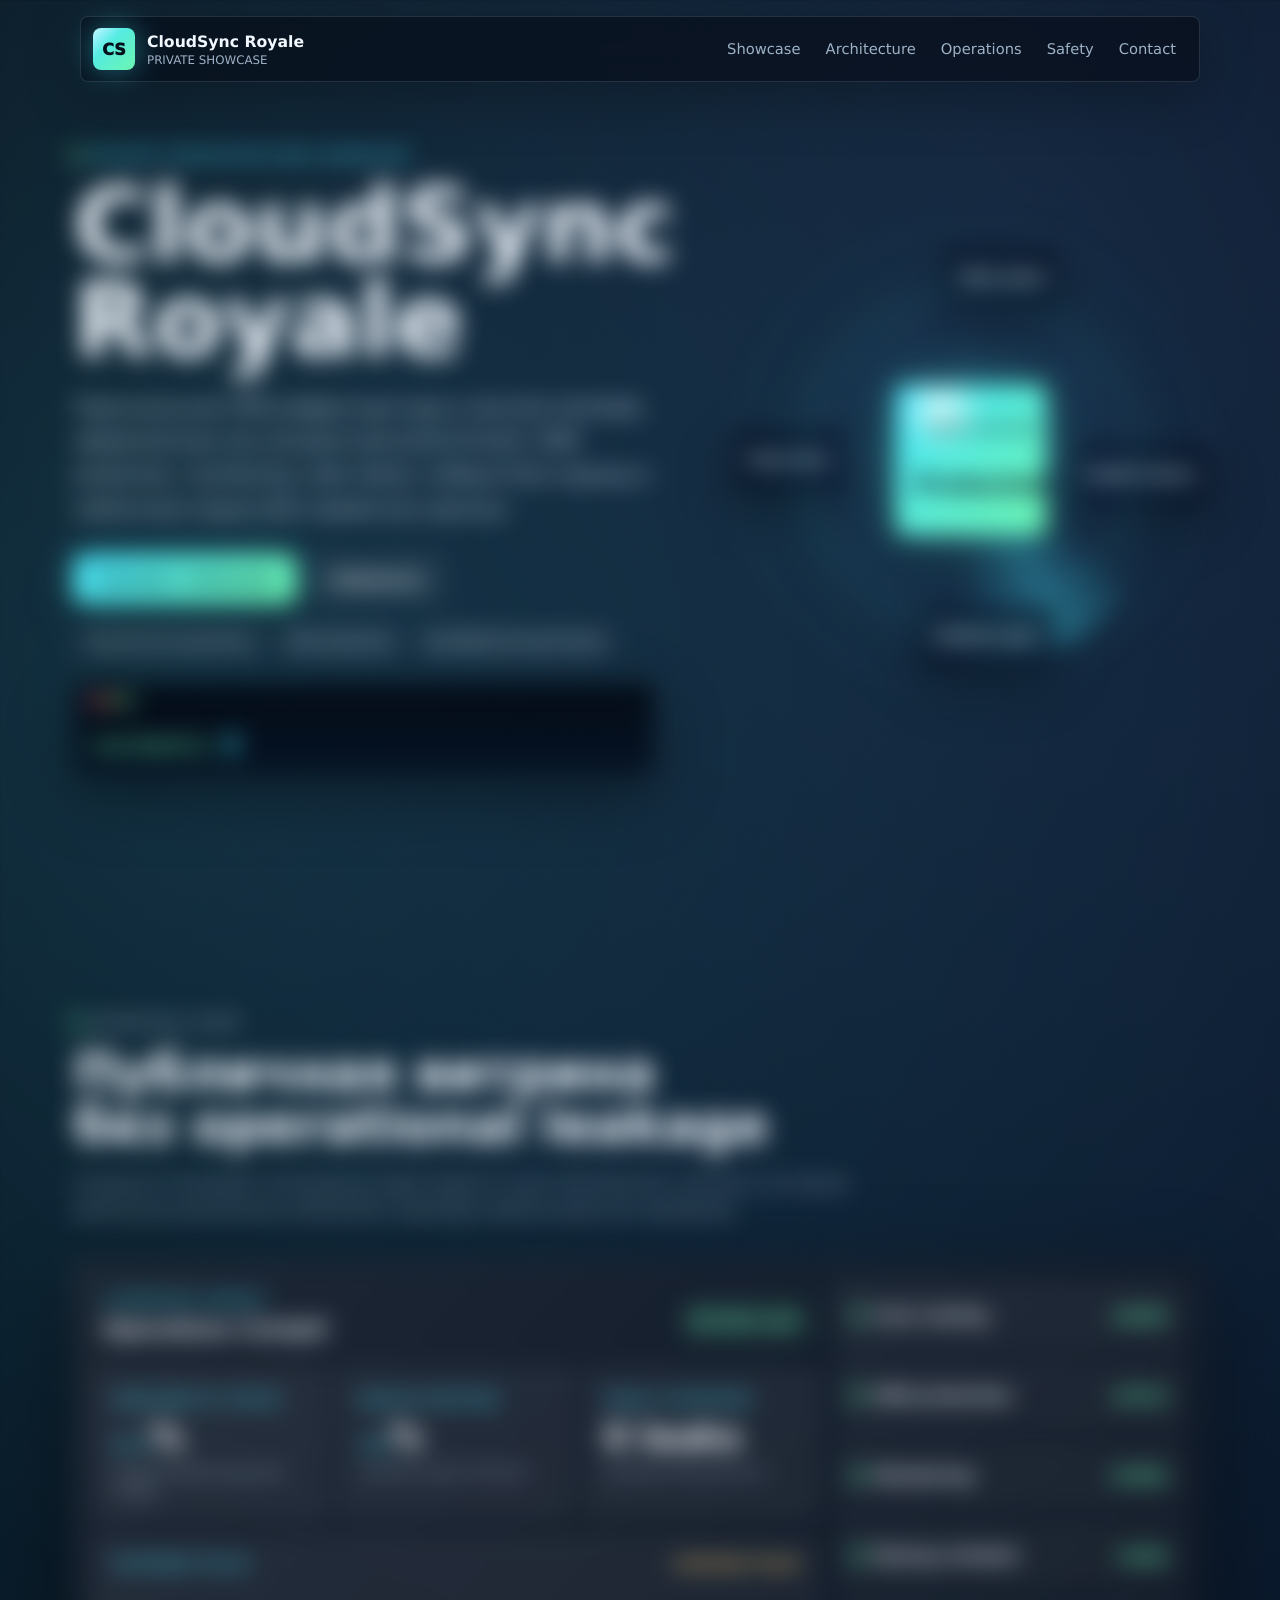
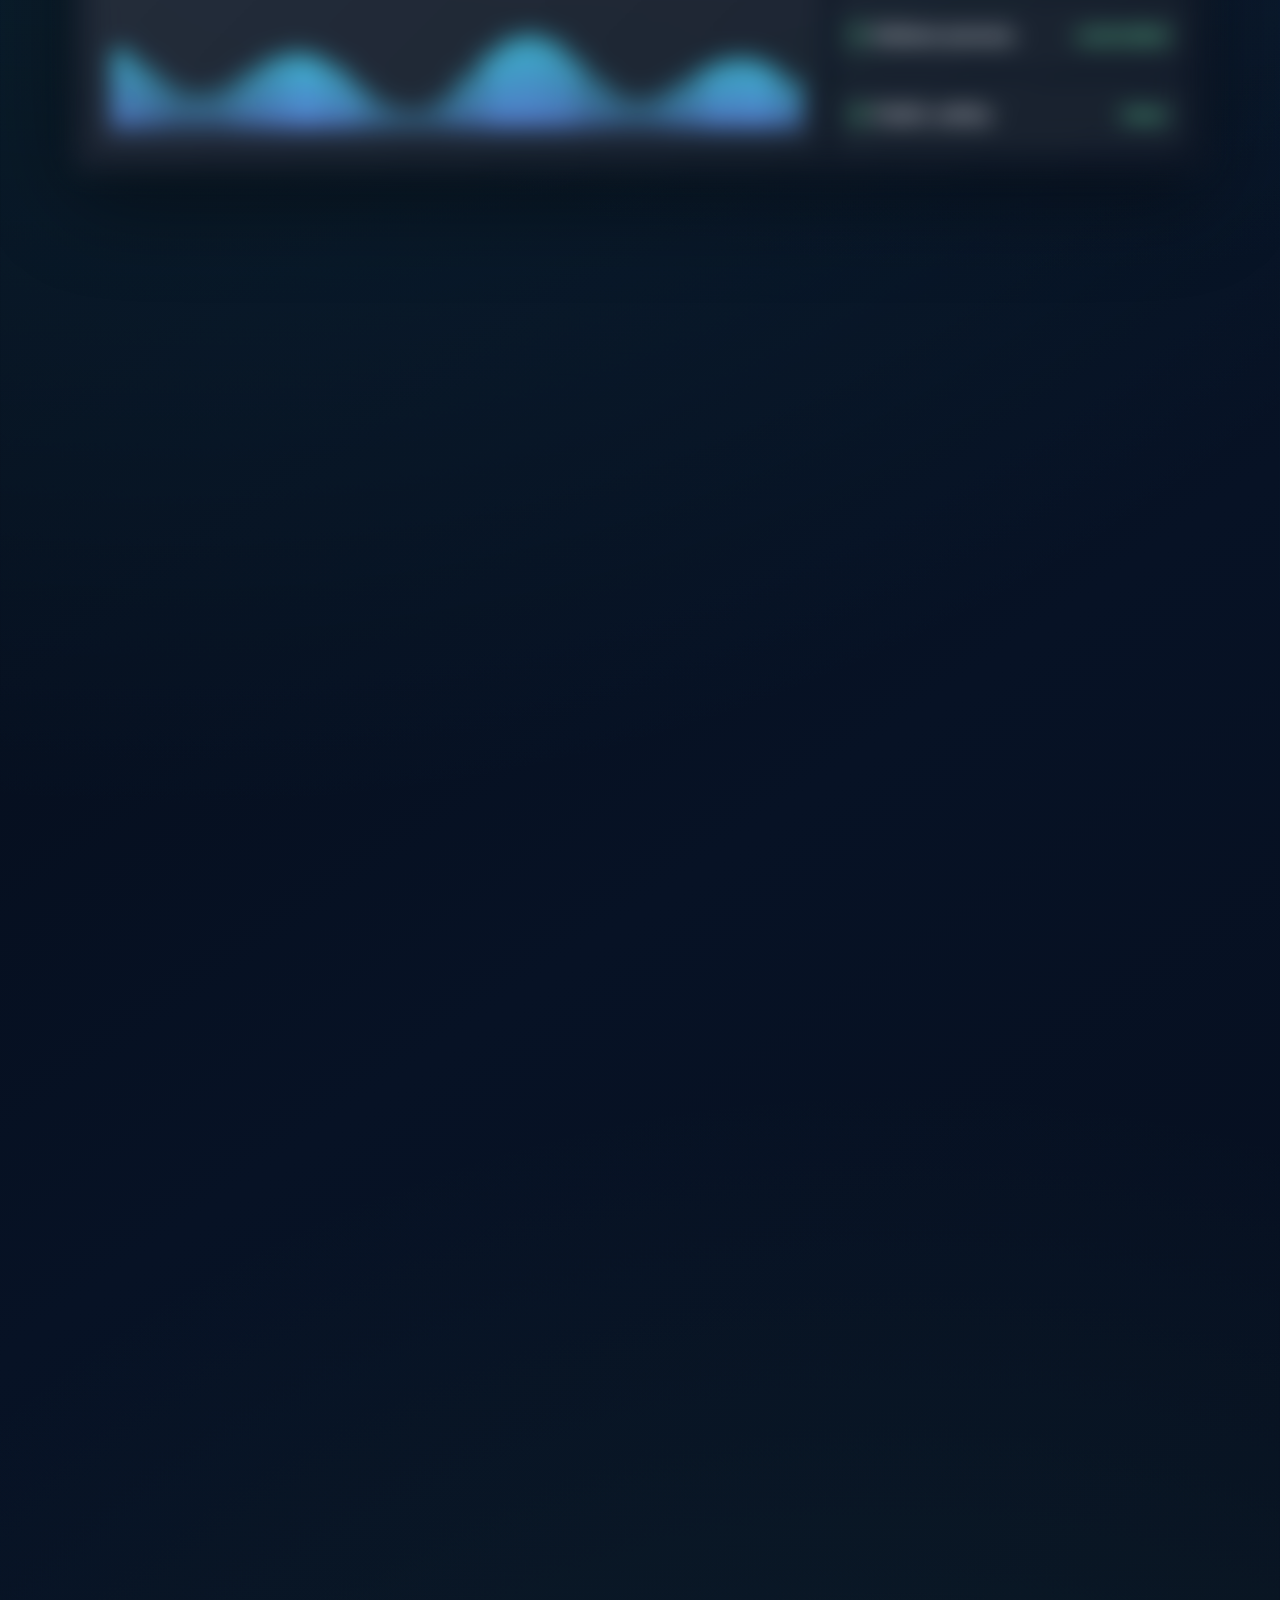
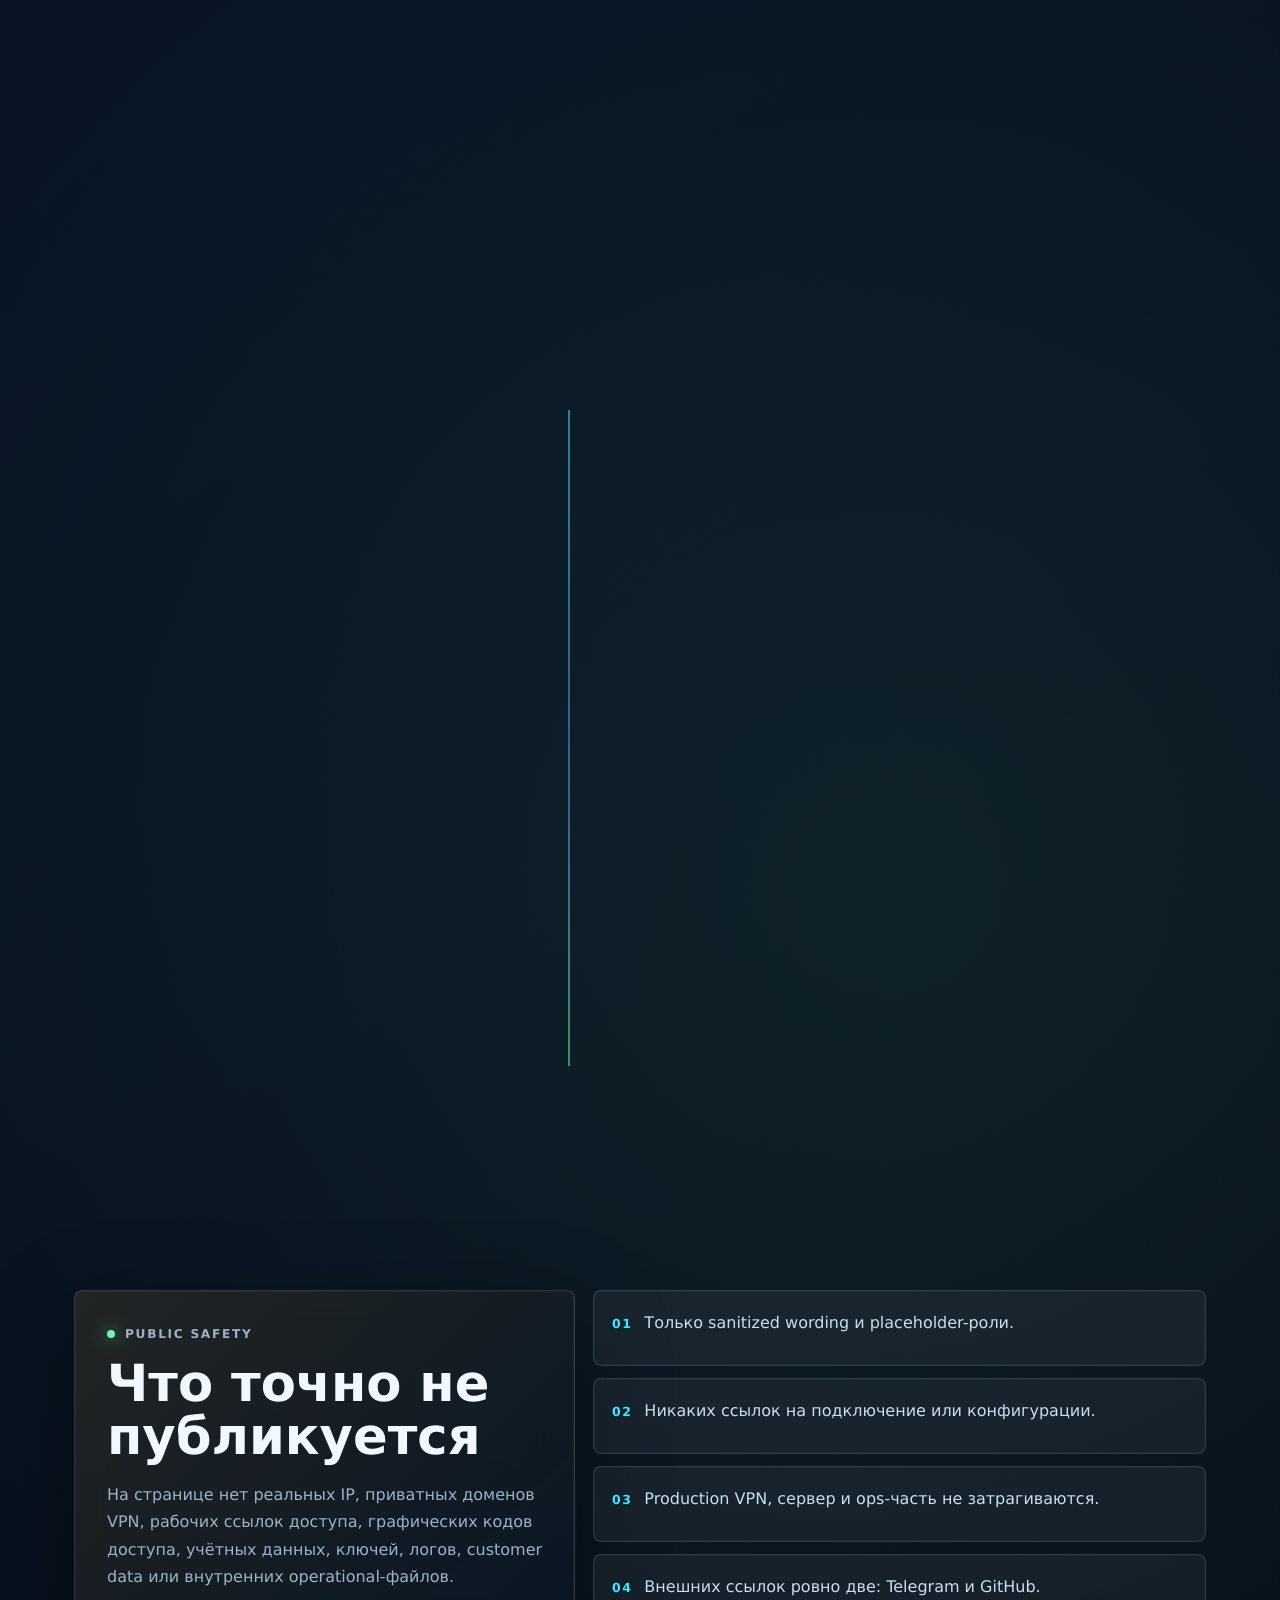
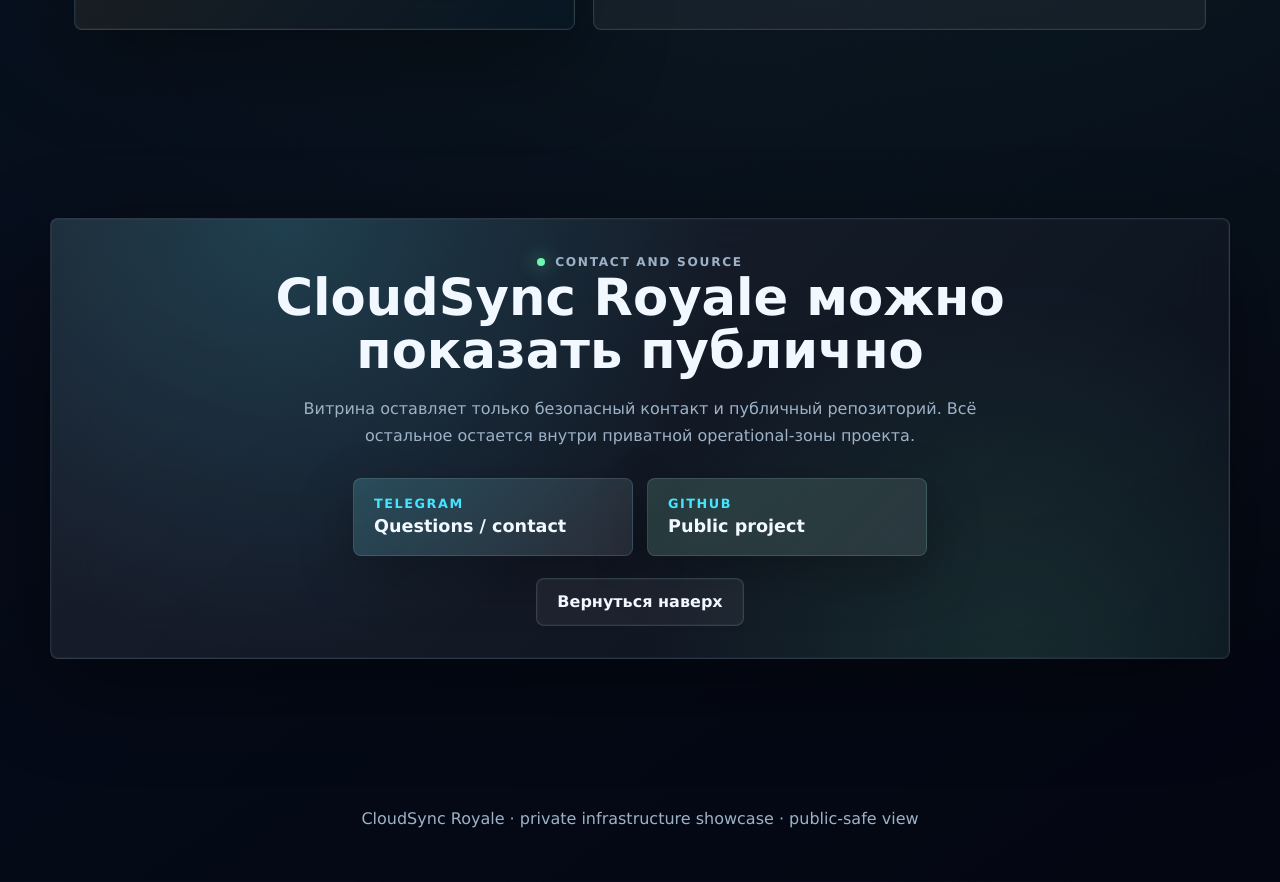
==== commit 7f92b838: "Fix Royale public scan wording" ====
--- a/friends-showcase/index.html
+++ b/friends-showcase/index.html
@@ -120,7 +120,7 @@
                 </article>
                 <article class="metric">
                   <span>Public exposure</span>
-                  <strong>0 secrets</strong>
+                  <strong>0 leaks</strong>
                   <small>sanitized showcase only</small>
                 </article>
               </div>
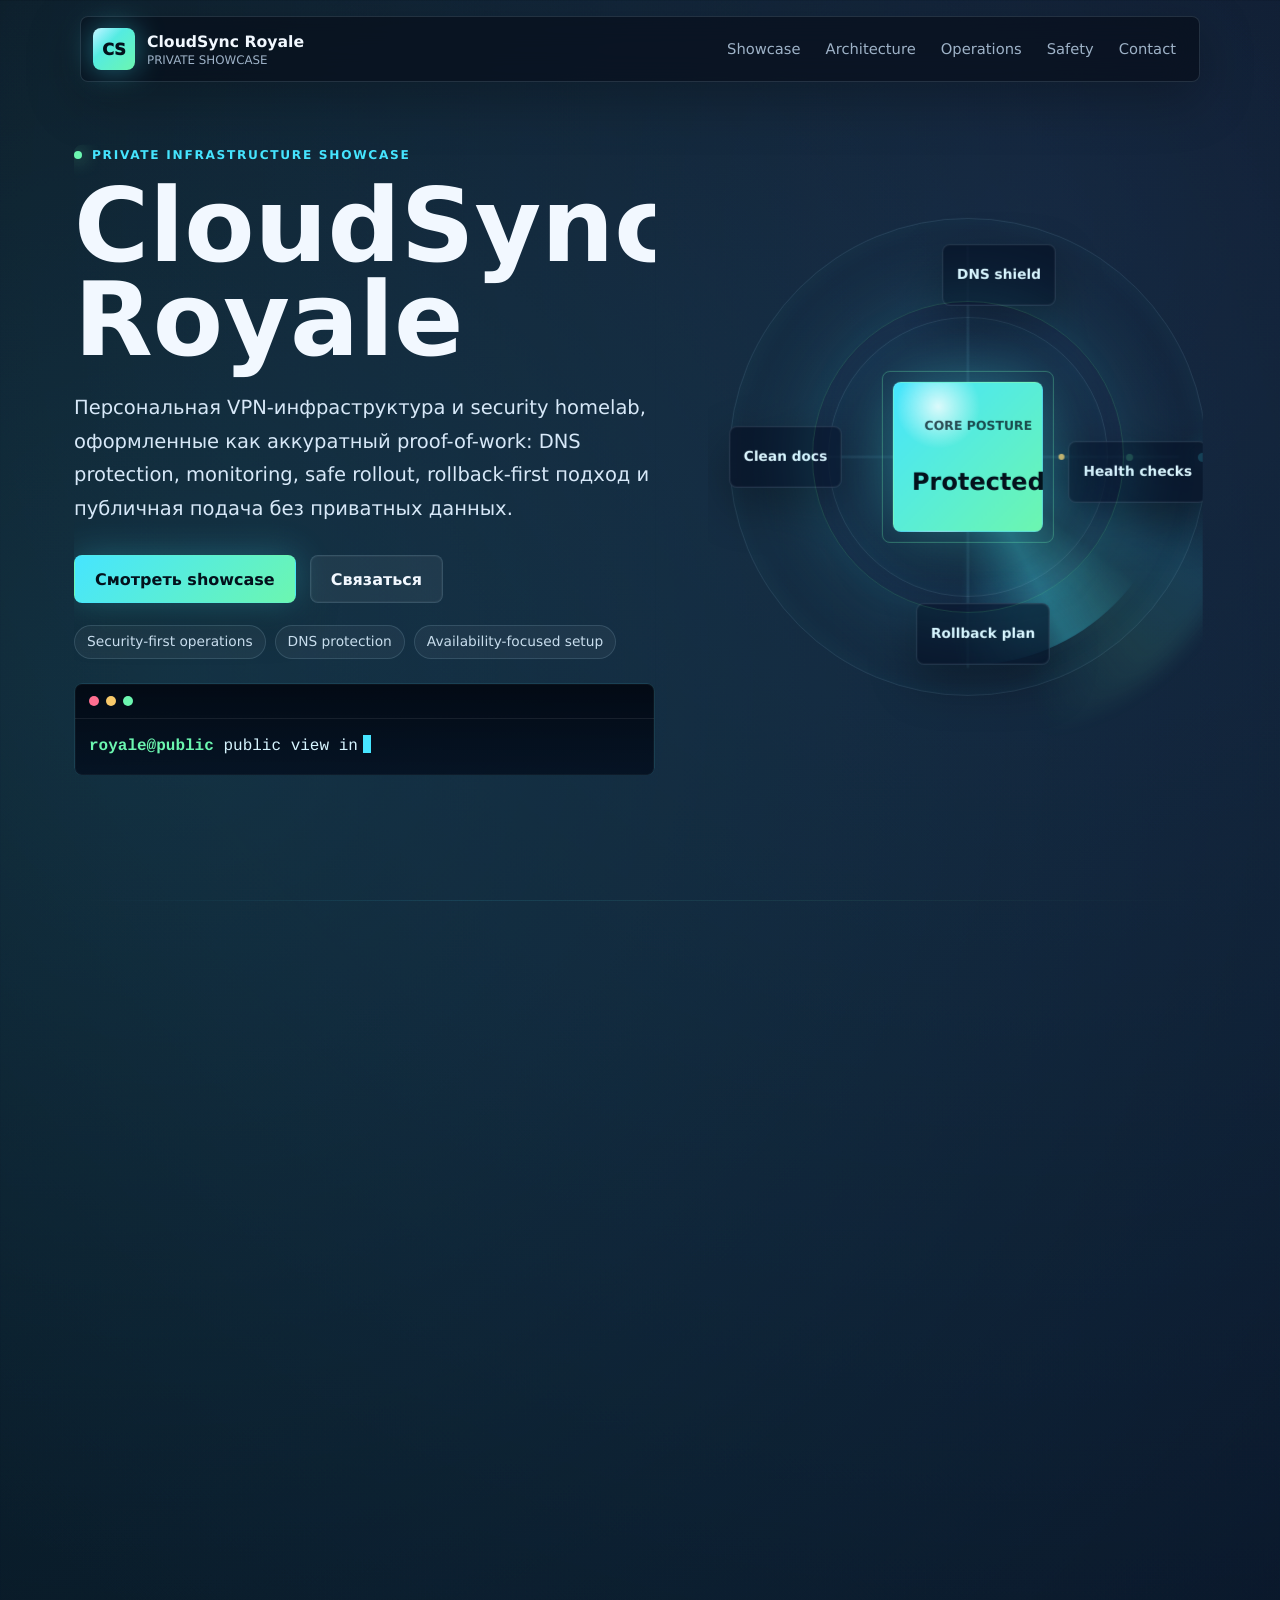
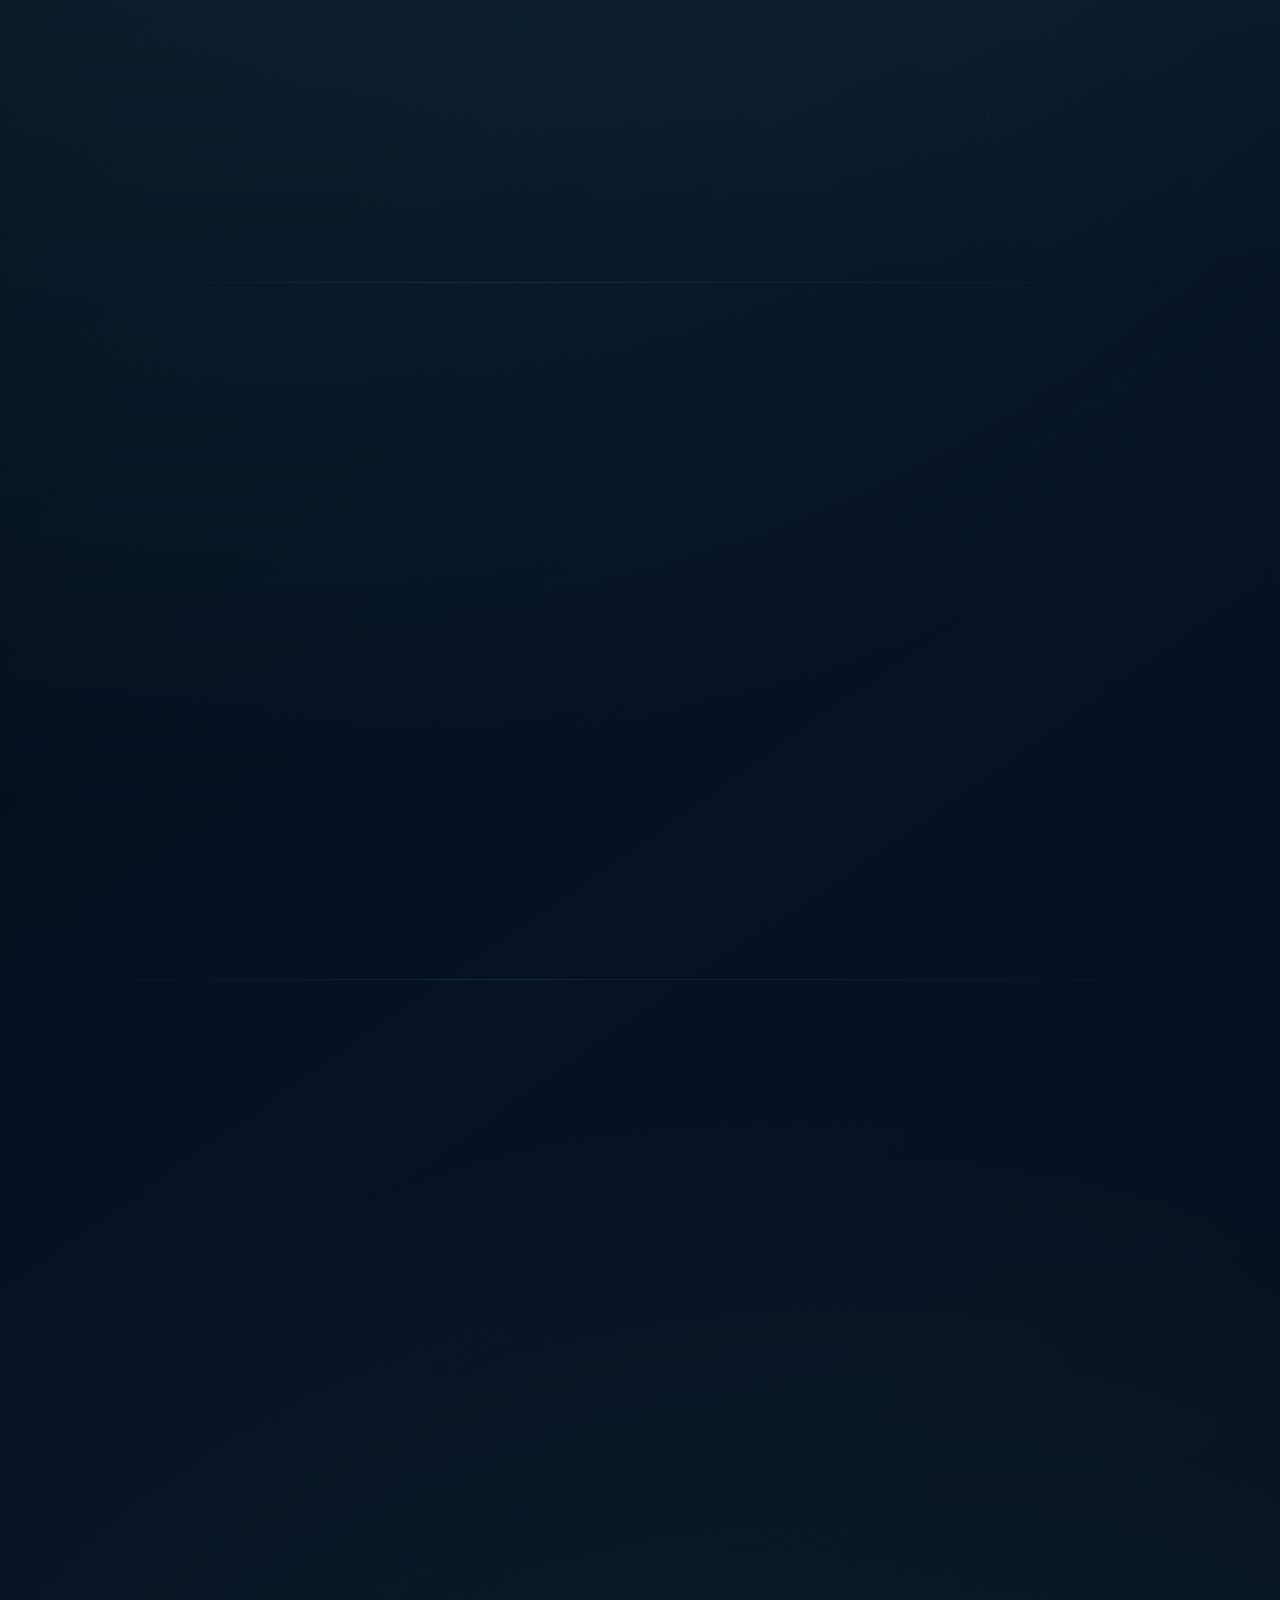
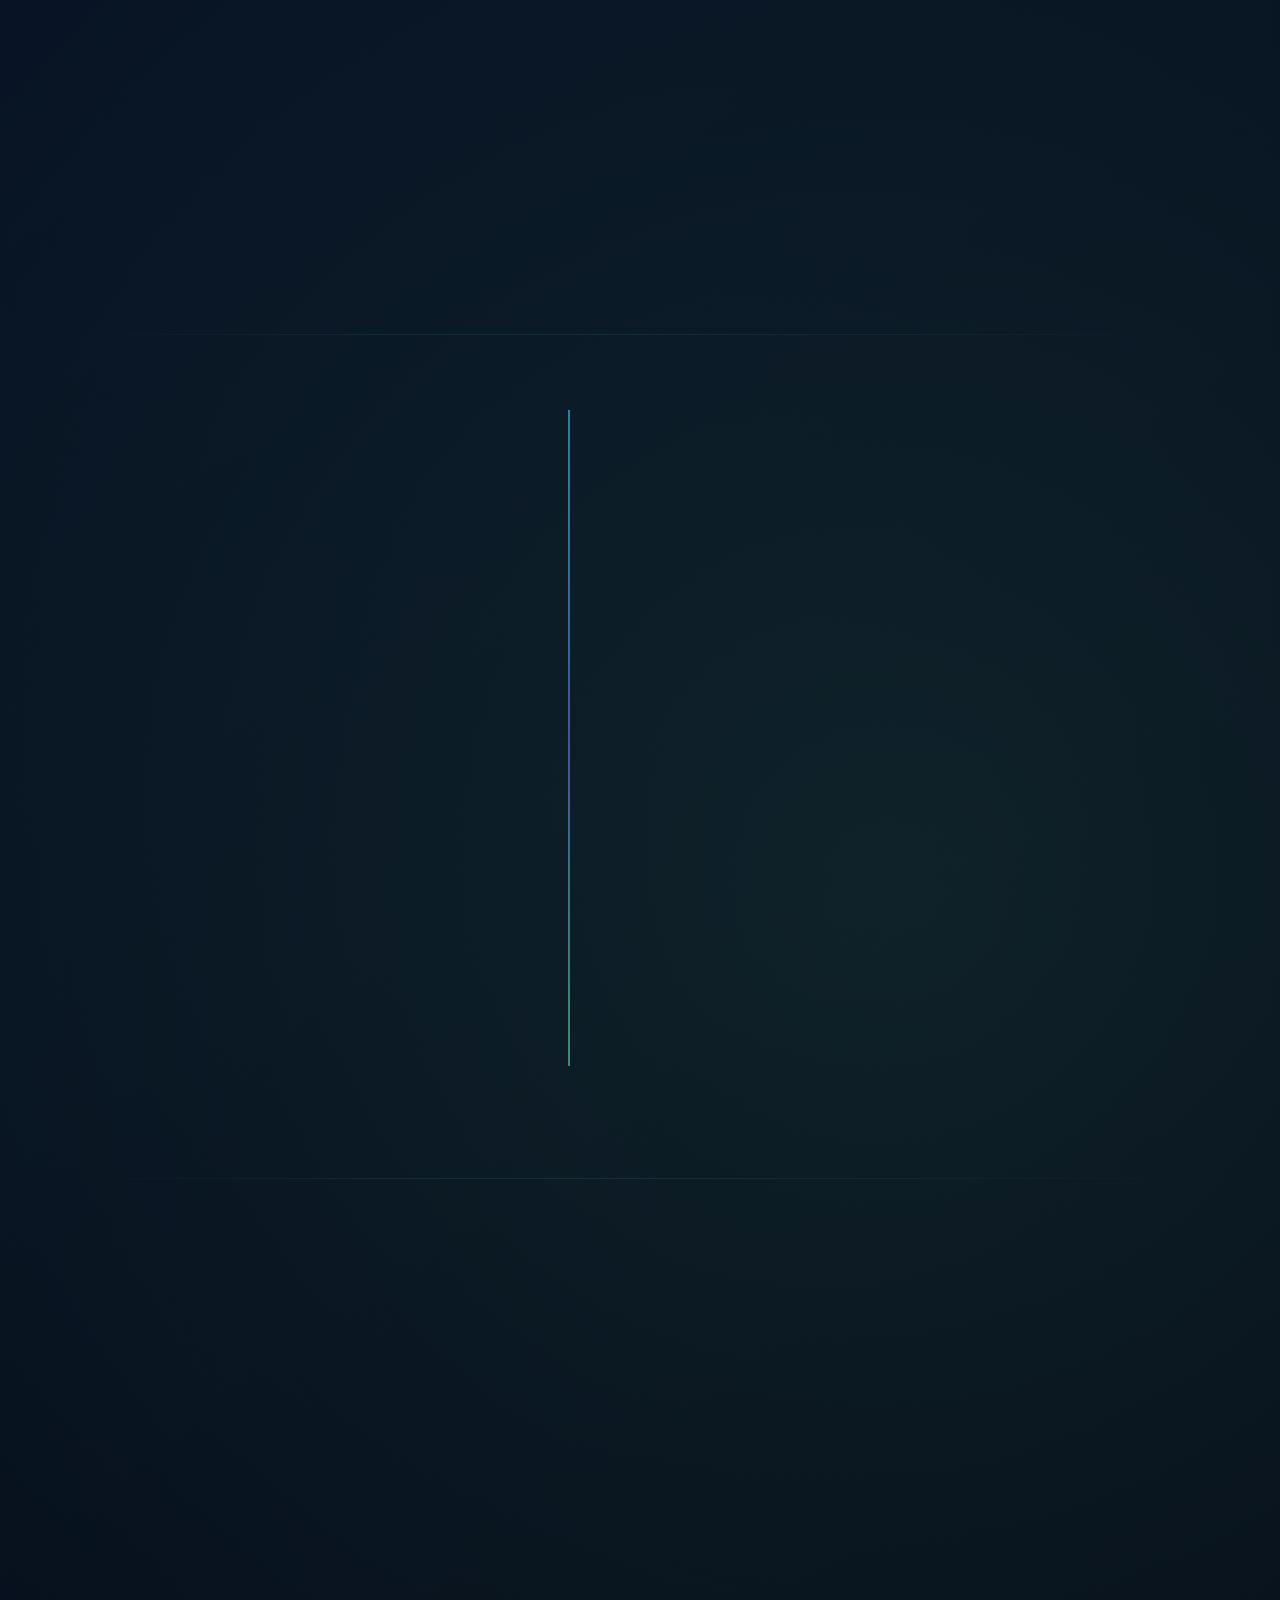
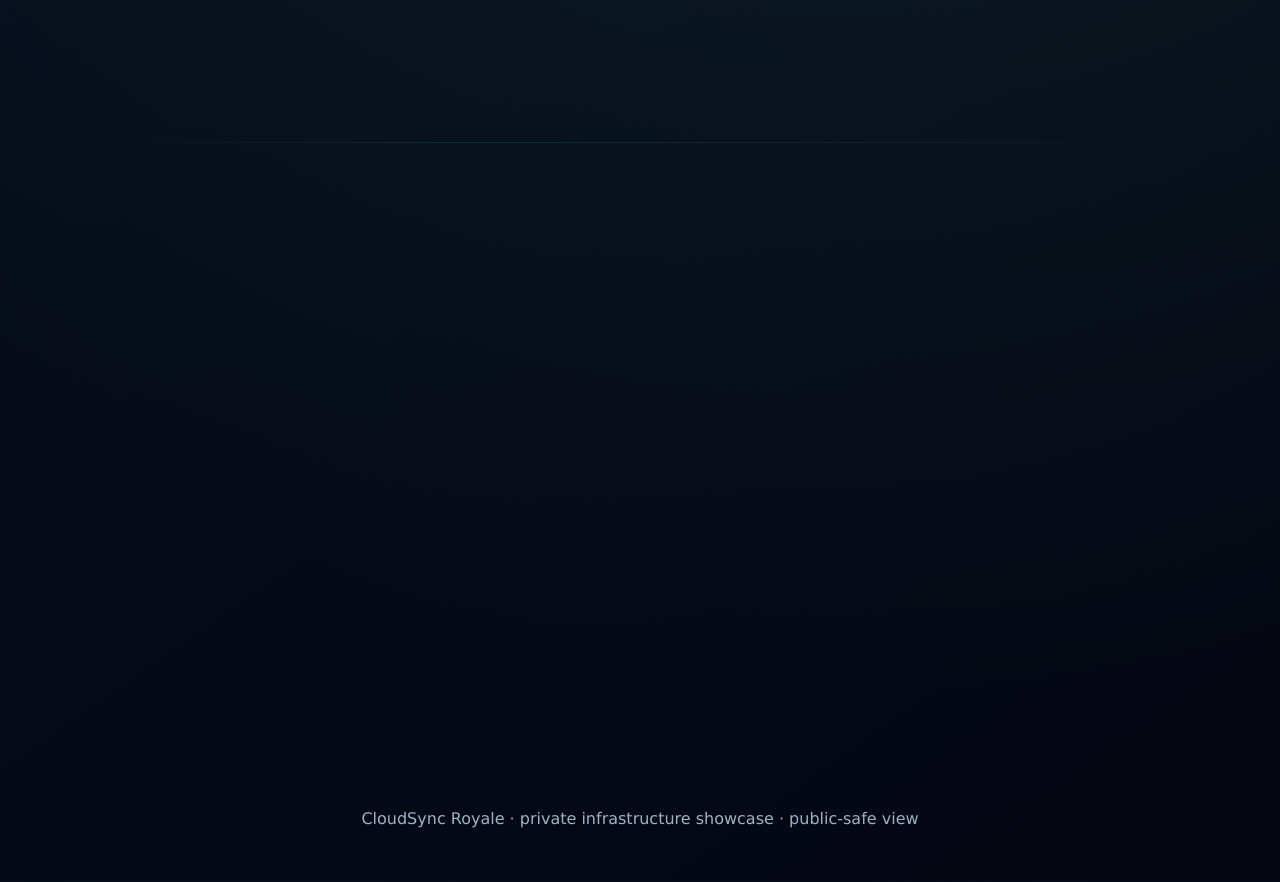
==== commit 63a475a8: "Enhance CloudSync Royale wow animations" ====
--- a/friends-showcase/index.html
+++ b/friends-showcase/index.html
@@ -11,9 +11,13 @@
   </head>
   <body>
     <canvas id="network-canvas" aria-hidden="true"></canvas>
+    <div class="depth-grid" aria-hidden="true"></div>
     <div class="grain" aria-hidden="true"></div>
     <div class="aura aura-one" aria-hidden="true"></div>
     <div class="aura aura-two" aria-hidden="true"></div>
+    <div class="aura aura-three" aria-hidden="true"></div>
+    <div class="light-ribbon ribbon-one" aria-hidden="true"></div>
+    <div class="light-ribbon ribbon-two" aria-hidden="true"></div>
     <div class="scroll-progress" aria-hidden="true"></div>
 
     <header class="topbar" data-elevated="false">
@@ -36,7 +40,7 @@
     <main>
       <section class="hero section" id="hero">
         <div class="wrap hero-grid">
-          <div class="hero-copy reveal" data-reveal>
+          <div class="hero-copy reveal reveal-left reveal-glow" data-reveal>
             <p class="eyebrow">Private infrastructure showcase</p>
             <h1>CloudSync Royale</h1>
             <p class="subtitle">
@@ -56,7 +60,7 @@
               <span>DNS protection</span>
               <span>Availability-focused setup</span>
             </div>
-            <div class="terminal" data-terminal data-terminal-text="public view initialized · sensitive details redacted · operations posture clean">
+            <div class="terminal reveal reveal-blur" data-reveal data-terminal data-terminal-text="public view initialized · private details redacted · operations posture clean">
               <div class="terminal-top">
                 <span></span>
                 <span></span>
@@ -66,12 +70,16 @@
             </div>
           </div>
 
-          <div class="hero-stage reveal" data-reveal data-depth="0.035" aria-label="Визуальная модель CloudSync Royale">
+          <div class="hero-stage reveal reveal-scale reveal-glow" data-reveal data-depth="0.035" aria-label="Визуальная модель CloudSync Royale">
             <div class="orbital">
               <div class="orbital-grid" aria-hidden="true"></div>
+              <div class="orbital-sheen" aria-hidden="true"></div>
               <div class="orbit orbit-one" aria-hidden="true"></div>
               <div class="orbit orbit-two" aria-hidden="true"></div>
               <div class="orbit orbit-three" aria-hidden="true"></div>
+              <div class="trail trail-one" aria-hidden="true"></div>
+              <div class="trail trail-two" aria-hidden="true"></div>
+              <div class="trail trail-three" aria-hidden="true"></div>
               <div class="core-card">
                 <span class="core-pulse" aria-hidden="true"></span>
                 <small>Core posture</small>
@@ -88,7 +96,7 @@
 
       <section class="section" id="overview">
         <div class="wrap">
-          <div class="section-head reveal" data-reveal>
+          <div class="section-head reveal reveal-left" data-reveal>
             <p class="eyebrow">Showcase layer</p>
             <h2>Публичная витрина без operational leakage</h2>
             <p>
@@ -97,7 +105,7 @@
             </p>
           </div>
 
-          <div class="cockpit reveal" data-reveal>
+          <div class="cockpit reveal reveal-clip reveal-glow" data-reveal>
             <div class="cockpit-main">
               <div class="panel-title">
                 <div>
@@ -148,7 +156,7 @@
 
       <section class="section" id="architecture">
         <div class="wrap">
-          <div class="section-head reveal" data-reveal>
+          <div class="section-head reveal reveal-right" data-reveal>
             <p class="eyebrow">Architecture</p>
             <h2>Схема ролей вместо раскрытия инфраструктуры</h2>
             <p>
@@ -157,32 +165,32 @@
             </p>
           </div>
 
-          <div class="flow reveal" data-reveal>
-            <article class="flow-node">
+          <div class="flow reveal reveal-blur" data-reveal>
+            <article class="flow-node reveal reveal-left" data-reveal>
               <span>01</span>
               <strong>Personal device</strong>
               <p>точка входа пользователя</p>
             </article>
             <div class="flow-link" aria-hidden="true"></div>
-            <article class="flow-node">
+            <article class="flow-node reveal reveal-scale" data-reveal>
               <span>02</span>
               <strong>Secure client</strong>
               <p>контролируемое подключение</p>
             </article>
             <div class="flow-link" aria-hidden="true"></div>
-            <article class="flow-node">
+            <article class="flow-node reveal reveal-blur" data-reveal>
               <span>03</span>
               <strong>Gateway role</strong>
               <p>маршрутизация без деталей</p>
             </article>
             <div class="flow-link" aria-hidden="true"></div>
-            <article class="flow-node">
+            <article class="flow-node reveal reveal-scale" data-reveal>
               <span>04</span>
               <strong>DNS protection</strong>
               <p>защитный слой</p>
             </article>
             <div class="flow-link" aria-hidden="true"></div>
-            <article class="flow-node">
+            <article class="flow-node reveal reveal-right" data-reveal>
               <span>05</span>
               <strong>Monitoring</strong>
               <p>health and signals</p>
@@ -193,7 +201,7 @@
 
       <section class="section" id="operations">
         <div class="wrap">
-          <div class="section-head reveal" data-reveal>
+          <div class="section-head reveal reveal-left" data-reveal>
             <p class="eyebrow">Secure network operations</p>
             <h2>Что показывает проект</h2>
             <p>
@@ -203,32 +211,32 @@
           </div>
 
           <div class="card-grid">
-            <article class="feature-card reveal" data-reveal>
+            <article class="feature-card reveal reveal-left reveal-glow" data-reveal>
               <span>01</span>
               <h3>Security-first operations</h3>
               <p>Изменения проходят через проверку, минимизацию риска, понятный план восстановления и чистое описание.</p>
             </article>
-            <article class="feature-card reveal" data-reveal>
+            <article class="feature-card reveal reveal-scale" data-reveal>
               <span>02</span>
               <h3>DNS protection layer</h3>
               <p>Отдельный слой DNS-защиты помогает мыслить сеть как систему, а не набор случайных настроек.</p>
             </article>
-            <article class="feature-card reveal" data-reveal>
+            <article class="feature-card reveal reveal-right" data-reveal>
               <span>03</span>
               <h3>Monitoring mindset</h3>
               <p>Статусы, health-сигналы и понятная панель делают эксплуатацию спокойнее и предсказуемее.</p>
             </article>
-            <article class="feature-card reveal" data-reveal>
+            <article class="feature-card reveal reveal-left" data-reveal>
               <span>04</span>
               <h3>Safe rollout practice</h3>
               <p>Любое улучшение держится на простой дисциплине: backup, change, check, rollback path.</p>
             </article>
-            <article class="feature-card reveal" data-reveal>
+            <article class="feature-card reveal reveal-blur" data-reveal>
               <span>05</span>
               <h3>Availability-focused setup</h3>
               <p>Приоритет на стабильность, понятные зависимости и поведение, которое легко проверить.</p>
             </article>
-            <article class="feature-card reveal" data-reveal>
+            <article class="feature-card reveal reveal-right reveal-glow" data-reveal>
               <span>06</span>
               <h3>Public portfolio hygiene</h3>
               <p>Сайт выглядит как polished showcase, но не показывает production-материалы и приватные следы.</p>
@@ -239,7 +247,7 @@
 
       <section class="section proof-section">
         <div class="wrap proof-grid">
-          <div class="section-head reveal" data-reveal>
+          <div class="section-head reveal reveal-left" data-reveal>
             <p class="eyebrow">Proof of work</p>
             <h2>Подача проекта как зрелой инфраструктурной практики</h2>
             <p>
@@ -248,18 +256,18 @@
             </p>
           </div>
           <div class="timeline" aria-label="Этапы проекта">
-            <article class="timeline-item reveal" data-reveal><span>Stage 1</span><strong>Baseline</strong><p>порядок, минимальная предсказуемость, базовые правила</p></article>
-            <article class="timeline-item reveal" data-reveal><span>Stage 2</span><strong>Core network</strong><p>личная VPN-инфраструктура и разделение ролей</p></article>
-            <article class="timeline-item reveal" data-reveal><span>Stage 3</span><strong>DNS protection</strong><p>защитный слой для более чистой сетевой модели</p></article>
-            <article class="timeline-item reveal" data-reveal><span>Stage 4</span><strong>Monitoring</strong><p>сигналы состояния, health checks и диагностика</p></article>
-            <article class="timeline-item reveal" data-reveal><span>Stage 5</span><strong>Safe rollout</strong><p>резервная точка, проверка и понятный rollback path</p></article>
+            <article class="timeline-item reveal reveal-right" data-reveal><span>Stage 1</span><strong>Baseline</strong><p>порядок, минимальная предсказуемость, базовые правила</p></article>
+            <article class="timeline-item reveal reveal-right" data-reveal><span>Stage 2</span><strong>Core network</strong><p>личная VPN-инфраструктура и разделение ролей</p></article>
+            <article class="timeline-item reveal reveal-right" data-reveal><span>Stage 3</span><strong>DNS protection</strong><p>защитный слой для более чистой сетевой модели</p></article>
+            <article class="timeline-item reveal reveal-right" data-reveal><span>Stage 4</span><strong>Monitoring</strong><p>сигналы состояния, health checks и диагностика</p></article>
+            <article class="timeline-item reveal reveal-right" data-reveal><span>Stage 5</span><strong>Safe rollout</strong><p>резервная точка, проверка и понятный rollback path</p></article>
           </div>
         </div>
       </section>
 
       <section class="section" id="safety">
         <div class="wrap safety-grid">
-          <div class="security-note reveal" data-reveal>
+          <div class="security-note reveal reveal-left reveal-glow" data-reveal>
             <p class="eyebrow">Public safety</p>
             <h2>Что точно не публикуется</h2>
             <p>
@@ -267,8 +275,8 @@
               учётных данных, ключей, логов, customer data или внутренних operational-файлов.
             </p>
           </div>
-          <div class="safe-list reveal" data-reveal aria-label="Безопасные публичные принципы">
-            <p><span>01</span>Только sanitized wording и placeholder-роли.</p>
+          <div class="safe-list reveal reveal-clip" data-reveal aria-label="Безопасные публичные принципы">
+            <p><span>01</span>Только sanitized wording и безопасные публичные роли.</p>
             <p><span>02</span>Никаких ссылок на подключение или конфигурации.</p>
             <p><span>03</span>Production VPN, сервер и ops-часть не затрагиваются.</p>
             <p><span>04</span>Внешних ссылок ровно две: Telegram и GitHub.</p>
@@ -277,7 +285,7 @@
       </section>
 
       <section class="section contact-section" id="contact">
-        <div class="wrap contact-card reveal" data-reveal>
+        <div class="wrap contact-card reveal reveal-scale reveal-glow" data-reveal>
           <p class="eyebrow">Contact and source</p>
           <h2>CloudSync Royale можно показать публично</h2>
           <p>
--- a/friends-showcase/styles.css
+++ b/friends-showcase/styles.css
@@ -134,6 +134,21 @@
   opacity: 0.58;
 }
 
+.depth-grid {
+  position: fixed;
+  inset: -12vh -12vw;
+  z-index: -5;
+  pointer-events: none;
+  background:
+    linear-gradient(90deg, rgba(70, 229, 255, 0.08) 1px, transparent 1px),
+    linear-gradient(0deg, rgba(106, 141, 255, 0.06) 1px, transparent 1px);
+  background-size: 92px 92px;
+  opacity: 0.2;
+  transform: perspective(900px) rotateX(64deg) translate3d(0, calc(var(--scroll-ratio, 0) * -90px), -120px);
+  transform-origin: top center;
+  animation: gridDrift 18s linear infinite;
+}
+
 .grain {
   position: fixed;
   inset: 0;
@@ -157,6 +172,7 @@
   opacity: 0.44;
   pointer-events: none;
   transform: translate3d(0, 0, 0);
+  will-change: transform;
 }
 
 .aura-one {
@@ -169,6 +185,42 @@
   right: -14rem;
   bottom: 10rem;
   background: radial-gradient(circle, rgba(108, 246, 176, 0.22), transparent 64%);
+}
+
+.aura-three {
+  top: 42vh;
+  left: 42vw;
+  width: 26rem;
+  height: 26rem;
+  opacity: 0.22;
+  background: radial-gradient(circle, rgba(106, 141, 255, 0.3), transparent 68%);
+  transform: translate3d(calc(var(--pointer-x, 0) * 24px), calc(var(--pointer-y, 0) * 24px), 0);
+}
+
+.light-ribbon {
+  position: fixed;
+  z-index: -2;
+  width: 46vw;
+  height: 1px;
+  pointer-events: none;
+  background: linear-gradient(90deg, transparent, rgba(70, 229, 255, 0.54), rgba(108, 246, 176, 0.34), transparent);
+  box-shadow: 0 0 32px rgba(70, 229, 255, 0.34);
+  opacity: 0.22;
+  transform-origin: center;
+}
+
+.ribbon-one {
+  top: 24vh;
+  left: -10vw;
+  transform: rotate(-18deg);
+  animation: ribbonSweep 12s ease-in-out infinite;
+}
+
+.ribbon-two {
+  right: -18vw;
+  bottom: 28vh;
+  transform: rotate(-24deg);
+  animation: ribbonSweep 15s ease-in-out infinite reverse;
 }
 
 .scroll-progress {
@@ -191,7 +243,24 @@
 
 .section {
   position: relative;
+  overflow-x: clip;
   padding: 112px 0;
+}
+
+.section::before {
+  content: "";
+  position: absolute;
+  top: 0;
+  left: max(24px, calc((100% - var(--wrap)) / 2 + 24px));
+  right: max(24px, calc((100% - var(--wrap)) / 2 + 24px));
+  height: 1px;
+  pointer-events: none;
+  background: linear-gradient(90deg, transparent, rgba(70, 229, 255, 0.28), rgba(108, 246, 176, 0.18), transparent);
+  opacity: 0.38;
+}
+
+.hero::before {
+  display: none;
 }
 
 .topbar {
@@ -301,6 +370,35 @@
   gap: 56px;
 }
 
+.hero-copy > .eyebrow,
+.hero-copy > h1,
+.hero-copy > .subtitle,
+.hero-actions,
+.trust-strip,
+.terminal {
+  animation: heroIntro 820ms cubic-bezier(0.2, 0.8, 0.2, 1) both;
+}
+
+.hero-copy > h1 {
+  animation-delay: 90ms;
+}
+
+.hero-copy > .subtitle {
+  animation-delay: 160ms;
+}
+
+.hero-actions {
+  animation-delay: 230ms;
+}
+
+.trust-strip {
+  animation-delay: 300ms;
+}
+
+.terminal {
+  animation-delay: 370ms;
+}
+
 .eyebrow {
   display: inline-flex;
   align-items: center;
@@ -388,6 +486,11 @@
   transform: translateY(-4px);
 }
 
+.button:active,
+.contact-button:active {
+  transform: translateY(-1px) scale(0.99);
+}
+
 .button:hover::before {
   opacity: 1;
   transform: translate(-50%, -50%) scale(1);
@@ -480,8 +583,10 @@
 .hero-stage {
   display: grid;
   min-height: 560px;
+  overflow: clip;
   place-items: center;
   perspective: 1000px;
+  will-change: transform;
 }
 
 .orbital {
@@ -491,6 +596,7 @@
   aspect-ratio: 1;
   place-items: center;
   transform-style: preserve-3d;
+  will-change: transform;
 }
 
 .orbital::before,
@@ -525,6 +631,17 @@
   mask-image: radial-gradient(circle, #000 0 62%, transparent 63%);
 }
 
+.orbital-sheen {
+  position: absolute;
+  inset: -5%;
+  border-radius: 999px;
+  pointer-events: none;
+  background: conic-gradient(from 210deg, transparent 0 68%, rgba(70, 229, 255, 0.22) 74%, rgba(108, 246, 176, 0.18) 80%, transparent 88% 100%);
+  filter: blur(10px);
+  opacity: 0.58;
+  animation: rotate 16s linear infinite reverse;
+}
+
 .orbit {
   position: absolute;
   border: 1px solid rgba(173, 230, 255, 0.13);
@@ -542,6 +659,37 @@
 
 .orbit-three {
   inset: 39%;
+}
+
+.trail {
+  position: absolute;
+  width: 9px;
+  height: 9px;
+  border-radius: 999px;
+  background: var(--cyan);
+  box-shadow: 0 0 22px rgba(70, 229, 255, 0.9), 0 0 52px rgba(70, 229, 255, 0.34);
+  transform-origin: center;
+}
+
+.trail-one {
+  offset-path: circle(45% at 50% 50%);
+  animation: orbitTrail 7.4s linear infinite;
+}
+
+.trail-two {
+  width: 7px;
+  height: 7px;
+  background: var(--green);
+  offset-path: circle(31% at 50% 50%);
+  animation: orbitTrail 8.8s linear infinite reverse;
+}
+
+.trail-three {
+  width: 6px;
+  height: 6px;
+  background: var(--gold);
+  offset-path: circle(18% at 50% 50%);
+  animation: orbitTrail 5.8s linear infinite;
 }
 
 .core-card,
@@ -716,14 +864,57 @@
 .flow-node,
 .timeline-item,
 .safe-list p {
+  position: relative;
+  overflow: hidden;
   border: 1px solid var(--line);
   border-radius: var(--radius);
-  background: rgba(255, 255, 255, 0.052);
-  box-shadow: inset 0 0 0 1px rgba(255, 255, 255, 0.028);
+  background:
+    linear-gradient(145deg, rgba(255, 255, 255, 0.07), rgba(255, 255, 255, 0.028)),
+    rgba(255, 255, 255, 0.045);
+  box-shadow: inset 0 0 0 1px rgba(255, 255, 255, 0.028), 0 18px 48px rgba(0, 0, 0, 0.16);
+}
+
+.metric::after,
+.signal-card::after,
+.cockpit-side article::after,
+.feature-card::after,
+.flow-node::after,
+.timeline-item::before,
+.safe-list p::after {
+  content: "";
+  position: absolute;
+  inset: 0;
+  pointer-events: none;
+  background: linear-gradient(115deg, transparent 0 36%, rgba(255, 255, 255, 0.12) 48%, transparent 62% 100%);
+  opacity: 0;
+  transform: translateX(-34%);
+  transition: opacity 220ms ease, transform 520ms ease;
+}
+
+.metric:hover::after,
+.signal-card:hover::after,
+.cockpit-side article:hover::after,
+.feature-card:hover::after,
+.flow-node:hover::after,
+.timeline-item:hover::before,
+.safe-list p:hover::after {
+  opacity: 1;
+  transform: translateX(34%);
 }
 
 .metric {
   padding: 18px;
+  transition: transform 200ms ease, border-color 200ms ease, box-shadow 200ms ease, background 200ms ease;
+}
+
+.metric:hover,
+.signal-card:hover,
+.cockpit-side article:hover,
+.safe-list p:hover {
+  border-color: var(--line-strong);
+  background: rgba(255, 255, 255, 0.075);
+  box-shadow: 0 22px 62px rgba(0, 0, 0, 0.28), 0 0 26px rgba(70, 229, 255, 0.1);
+  transform: translateY(-3px);
 }
 
 .metric strong {
@@ -738,6 +929,7 @@
 
 .signal-card {
   padding: 18px;
+  transition: transform 200ms ease, border-color 200ms ease, box-shadow 200ms ease, background 200ms ease;
 }
 
 .signal-head strong {
@@ -755,12 +947,14 @@
 }
 
 .traffic-bar {
+  height: 100%;
   min-height: 10px;
   border-radius: 999px;
   background: linear-gradient(180deg, var(--cyan), var(--blue));
   box-shadow: 0 0 18px rgba(70, 229, 255, 0.22);
   transform-origin: bottom center;
-  transition: height 420ms ease, opacity 420ms ease, transform 420ms ease;
+  transform: scaleY(var(--bar-scale, 0.32));
+  transition: opacity 420ms ease, transform 420ms ease;
 }
 
 .cockpit-side {
@@ -774,6 +968,7 @@
   align-items: center;
   gap: 12px;
   padding: 16px;
+  transition: transform 200ms ease, border-color 200ms ease, box-shadow 200ms ease, background 200ms ease;
 }
 
 .cockpit-side strong {
@@ -970,6 +1165,7 @@
   padding: 18px;
   overflow: hidden;
   color: var(--soft);
+  transition: transform 200ms ease, border-color 200ms ease, box-shadow 200ms ease, background 200ms ease;
 }
 
 .safe-list span {
@@ -1087,24 +1283,64 @@
 
 .reveal {
   opacity: 0;
-  filter: blur(12px);
-  transform: translate3d(0, 28px, 0) scale(0.985);
+  filter: blur(var(--reveal-blur, 10px));
+  clip-path: inset(var(--reveal-clip, 0) 0 0 0 round var(--radius));
+  transform:
+    translate3d(var(--reveal-x, 0), var(--reveal-y, 30px), 0)
+    scale(var(--reveal-scale, 0.985));
   transition:
-    opacity 720ms cubic-bezier(0.2, 0.8, 0.2, 1),
-    filter 720ms cubic-bezier(0.2, 0.8, 0.2, 1),
-    transform 720ms cubic-bezier(0.2, 0.8, 0.2, 1);
+    opacity var(--reveal-duration, 760ms) cubic-bezier(0.2, 0.8, 0.2, 1),
+    filter var(--reveal-duration, 760ms) cubic-bezier(0.2, 0.8, 0.2, 1),
+    clip-path var(--reveal-duration, 760ms) cubic-bezier(0.2, 0.8, 0.2, 1),
+    transform var(--reveal-duration, 760ms) cubic-bezier(0.2, 0.8, 0.2, 1),
+    box-shadow 260ms ease,
+    border-color 260ms ease;
   transition-delay: var(--reveal-delay, 0ms);
-  will-change: opacity, filter, transform;
-}
-
+}
+
+.reveal-left {
+  --reveal-x: -34px;
+}
+
+.reveal-right {
+  --reveal-x: 34px;
+}
+
+.reveal-scale {
+  --reveal-y: 18px;
+  --reveal-scale: 0.94;
+}
+
+.reveal-blur {
+  --reveal-blur: 18px;
+  --reveal-y: 20px;
+}
+
+.reveal-glow {
+  --reveal-blur: 14px;
+}
+
+.reveal-clip {
+  --reveal-clip: 18%;
+  --reveal-y: 18px;
+}
+
+.reveal.in-view,
 .reveal.visible {
   opacity: 1;
   filter: blur(0);
+  clip-path: inset(0 0 0 0 round var(--radius));
   transform: translate3d(0, 0, 0) scale(1);
 }
 
-.reveal.exit-up {
-  transform: translate3d(0, -18px, 0) scale(0.99);
+.reveal-glow.in-view,
+.reveal-glow.visible {
+  box-shadow: var(--shadow), 0 0 42px rgba(70, 229, 255, 0.1);
+}
+
+.reveal.out-view.is-exiting-up {
+  --reveal-y: -22px;
+  --reveal-scale: 0.99;
 }
 
 @keyframes aurora {
@@ -1117,9 +1353,49 @@
   }
 }
 
+@keyframes gridDrift {
+  from {
+    background-position: 0 0;
+  }
+  to {
+    background-position: 92px 92px;
+  }
+}
+
+@keyframes ribbonSweep {
+  0%,
+  100% {
+    opacity: 0.12;
+    translate: 0 0;
+  }
+  50% {
+    opacity: 0.38;
+    translate: 16vw 4vh;
+  }
+}
+
+@keyframes heroIntro {
+  from {
+    opacity: 0;
+    filter: blur(18px);
+    transform: translate3d(0, 22px, 0) scale(0.985);
+  }
+  to {
+    opacity: 1;
+    filter: blur(0);
+    transform: translate3d(0, 0, 0) scale(1);
+  }
+}
+
 @keyframes rotate {
   to {
     transform: rotate(360deg);
+  }
+}
+
+@keyframes orbitTrail {
+  to {
+    offset-distance: 100%;
   }
 }
 
@@ -1224,6 +1500,12 @@
     scroll-padding-top: 80px;
   }
 
+  .reveal-left,
+  .reveal-right {
+    --reveal-x: 0;
+    --reveal-y: 24px;
+  }
+
   .topbar {
     top: 10px;
     width: calc(100% - 20px);
@@ -1436,9 +1718,15 @@
     opacity: 1;
     filter: none;
     transform: none;
+    clip-path: none;
   }
 
   #network-canvas {
     opacity: 0.2;
   }
-}
+
+  .depth-grid,
+  .light-ribbon {
+    opacity: 0.08;
+  }
+}
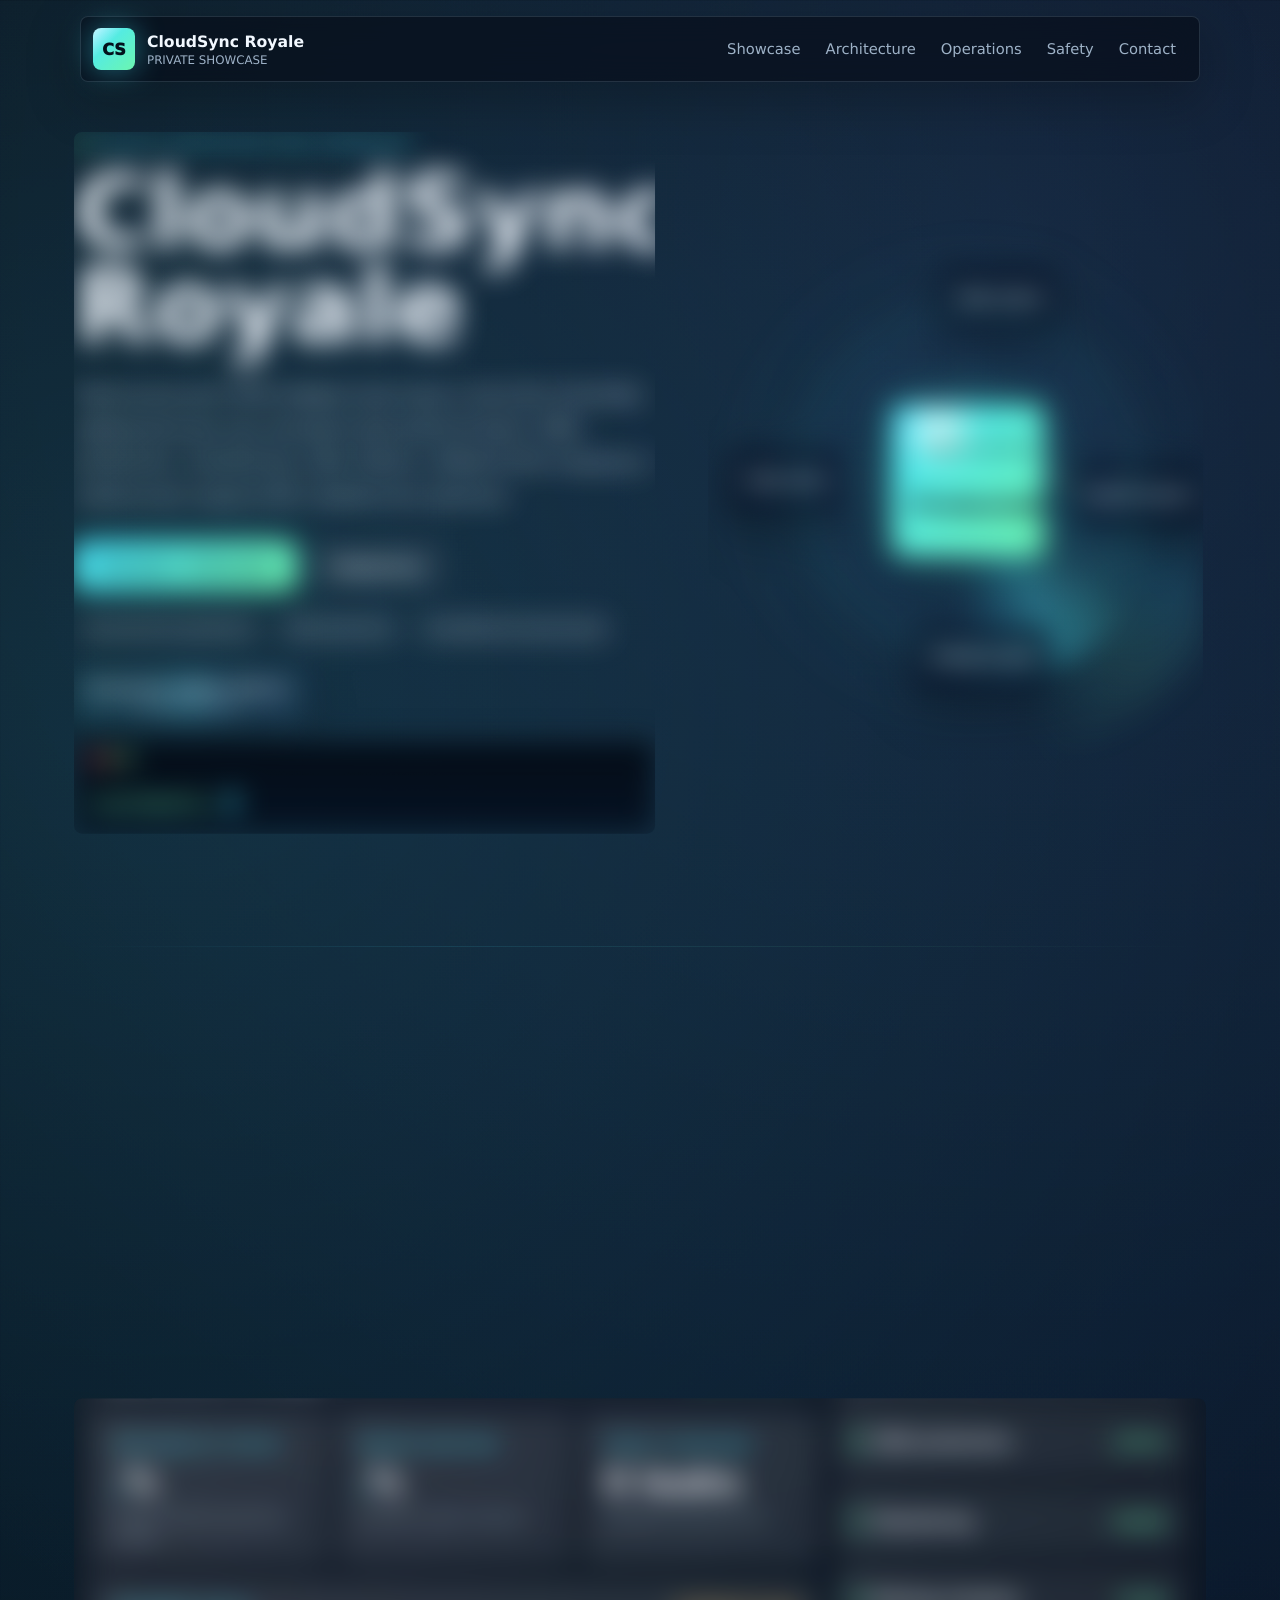
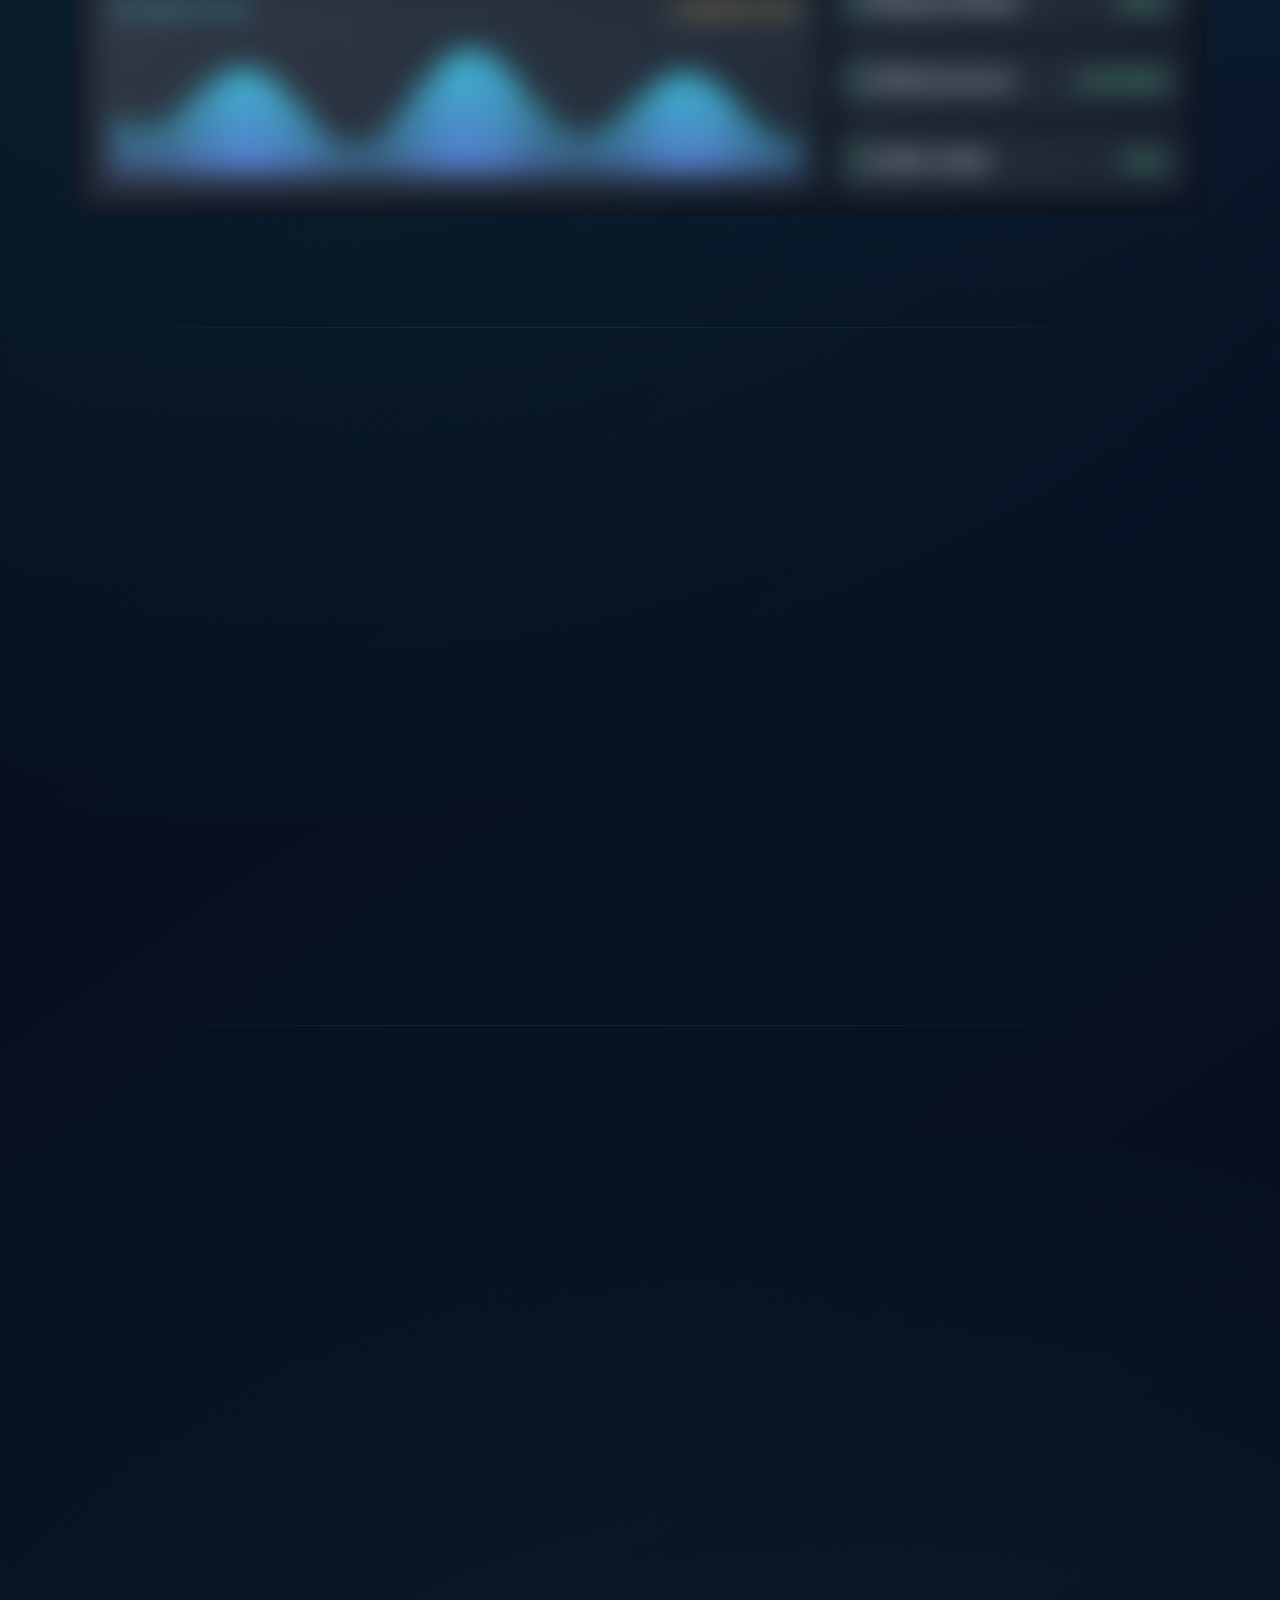
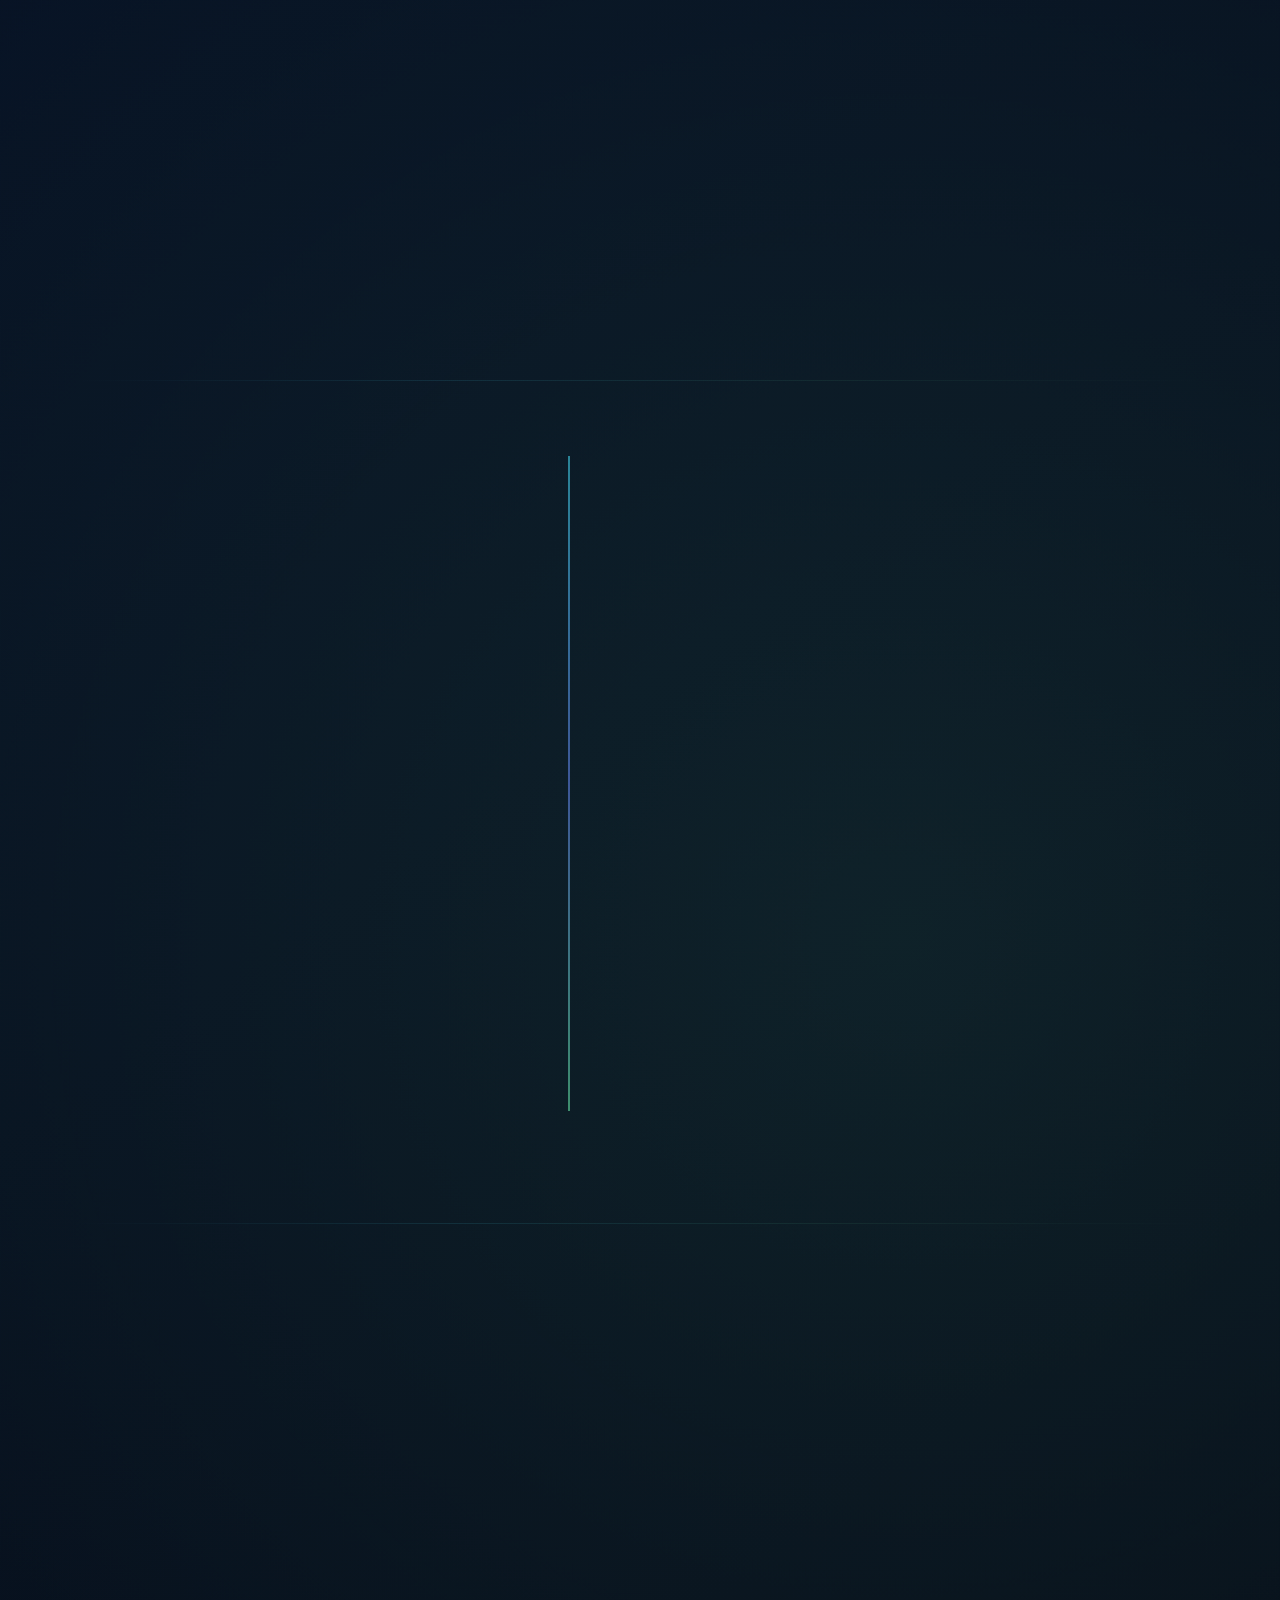
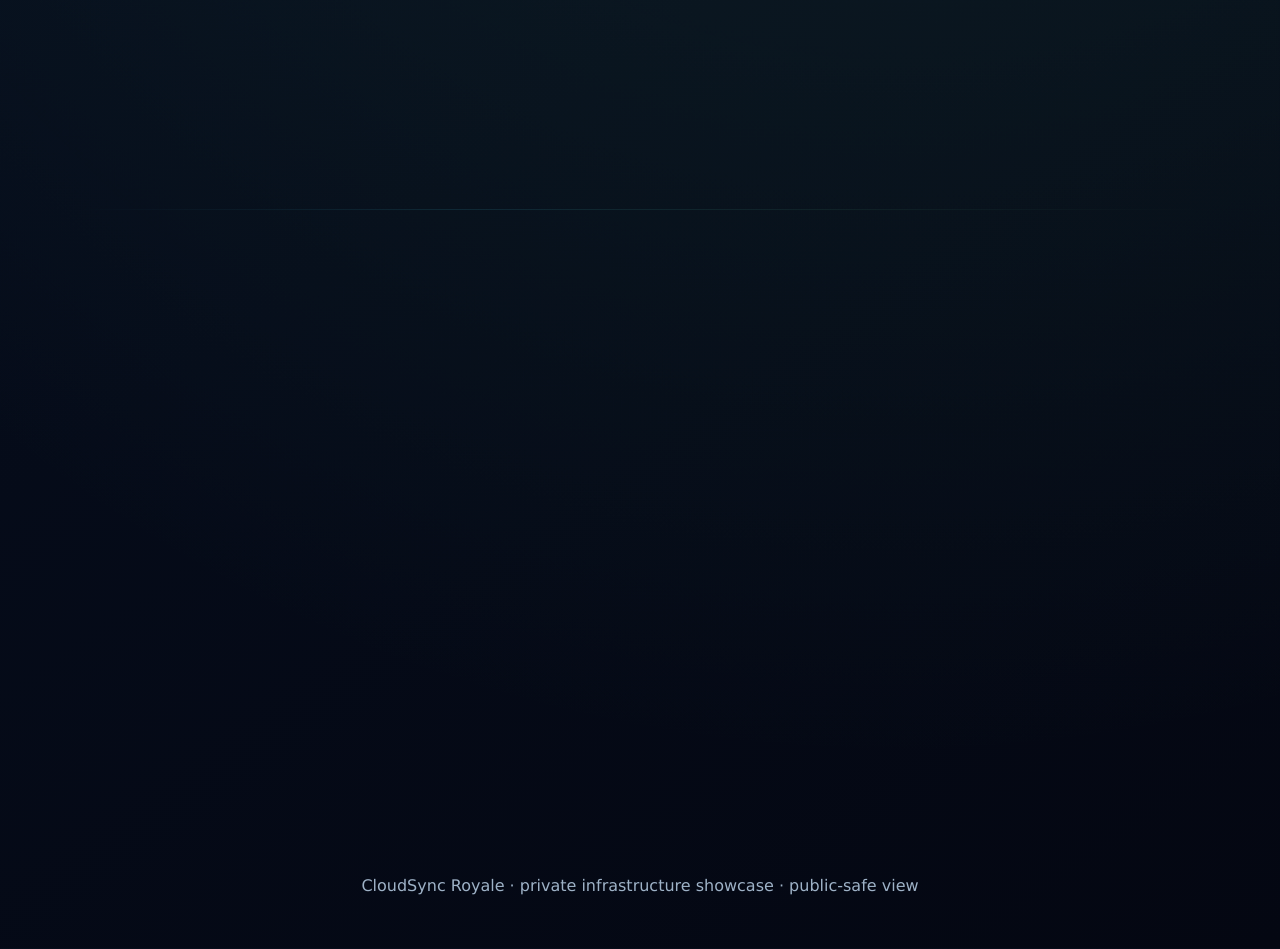
==== commit 876f0d9d: "Polish CloudSync Royale motion parallax" ====
--- a/friends-showcase/index.html
+++ b/friends-showcase/index.html
@@ -60,6 +60,10 @@
               <span>DNS protection</span>
               <span>Availability-focused setup</span>
             </div>
+            <button class="motion-toggle" type="button" data-motion-toggle hidden>
+              <span>Включить motion effects</span>
+              <small>phone tilt parallax</small>
+            </button>
             <div class="terminal reveal reveal-blur" data-reveal data-terminal data-terminal-text="public view initialized · private details redacted · operations posture clean">
               <div class="terminal-top">
                 <span></span>
@@ -272,7 +276,7 @@
             <h2>Что точно не публикуется</h2>
             <p>
               На странице нет реальных IP, приватных доменов VPN, рабочих ссылок доступа, графических кодов доступа,
-              учётных данных, ключей, логов, customer data или внутренних operational-файлов.
+              учётных данных, ключей, логов, пользовательских данных или внутренних operational-файлов.
             </p>
           </div>
           <div class="safe-list reveal reveal-clip" data-reveal aria-label="Безопасные публичные принципы">
@@ -302,7 +306,7 @@
               <strong>Public project</strong>
             </a>
           </div>
-          <a class="button ghost back-top" href="#hero"><span>Вернуться наверх</span></a>
+          <button class="button ghost back-top" type="button" data-scroll-target="hero"><span>Вернуться наверх</span></button>
         </div>
       </section>
     </main>
--- a/friends-showcase/styles.css
+++ b/friends-showcase/styles.css
@@ -18,6 +18,22 @@
   --glow: 0 0 36px rgba(70, 229, 255, 0.24);
   --radius: 8px;
   --wrap: 1180px;
+  --pointer-x: 0;
+  --pointer-y: 0;
+  --tilt-x: 0;
+  --tilt-y: 0;
+  --parallax-x: 0;
+  --parallax-y: 0;
+  --parallax-x-px: 0px;
+  --parallax-y-px: 0px;
+  --parallax-aura-x: 0px;
+  --parallax-aura-y: 0px;
+  --parallax-ribbon-x: 0px;
+  --parallax-ribbon-y: 0px;
+  --card-tilt-x: 0deg;
+  --card-tilt-y: 0deg;
+  --card-glow-x: 50%;
+  --card-glow-y: 50%;
 }
 
 *,
@@ -68,12 +84,18 @@
   pointer-events: none;
   background: linear-gradient(112deg, rgba(70, 229, 255, 0.06), rgba(106, 141, 255, 0.08), rgba(108, 246, 176, 0.04));
   background-size: 220% 220%;
+  background-position: calc(50% + var(--parallax-x-px, 0px)) calc(50% + var(--parallax-y-px, 0px));
   animation: aurora 22s ease-in-out infinite;
 }
 
 a {
   color: inherit;
   text-decoration: none;
+}
+
+button {
+  color: inherit;
+  font: inherit;
 }
 
 button,
@@ -144,7 +166,7 @@
     linear-gradient(0deg, rgba(106, 141, 255, 0.06) 1px, transparent 1px);
   background-size: 92px 92px;
   opacity: 0.2;
-  transform: perspective(900px) rotateX(64deg) translate3d(0, calc(var(--scroll-ratio, 0) * -90px), -120px);
+  transform: perspective(900px) rotateX(64deg) translate3d(var(--parallax-x-px, 0px), calc((var(--scroll-ratio, 0) * -90px) + var(--parallax-y-px, 0px)), -120px);
   transform-origin: top center;
   animation: gridDrift 18s linear infinite;
 }
@@ -194,7 +216,7 @@
   height: 26rem;
   opacity: 0.22;
   background: radial-gradient(circle, rgba(106, 141, 255, 0.3), transparent 68%);
-  transform: translate3d(calc(var(--pointer-x, 0) * 24px), calc(var(--pointer-y, 0) * 24px), 0);
+  transform: translate3d(var(--parallax-aura-x, 0px), var(--parallax-aura-y, 0px), 0);
 }
 
 .light-ribbon {
@@ -206,6 +228,7 @@
   background: linear-gradient(90deg, transparent, rgba(70, 229, 255, 0.54), rgba(108, 246, 176, 0.34), transparent);
   box-shadow: 0 0 32px rgba(70, 229, 255, 0.34);
   opacity: 0.22;
+  translate: var(--parallax-ribbon-x, 0px) var(--parallax-ribbon-y, 0px);
   transform-origin: center;
 }
 
@@ -257,6 +280,20 @@
   pointer-events: none;
   background: linear-gradient(90deg, transparent, rgba(70, 229, 255, 0.28), rgba(108, 246, 176, 0.18), transparent);
   opacity: 0.38;
+}
+
+.section::after {
+  content: "";
+  position: absolute;
+  top: -80px;
+  left: 50%;
+  z-index: -1;
+  width: min(720px, 82vw);
+  height: 180px;
+  pointer-events: none;
+  background: radial-gradient(ellipse at center, rgba(70, 229, 255, 0.075), transparent 66%);
+  opacity: 0.72;
+  transform: translate3d(calc(-50% + var(--parallax-x-px, 0px)), var(--parallax-y-px, 0px), 0);
 }
 
 .hero::before {
@@ -449,6 +486,7 @@
 }
 
 .button {
+  appearance: none;
   position: relative;
   display: inline-flex;
   min-height: 48px;
@@ -460,6 +498,7 @@
   padding: 0 20px;
   font-weight: 850;
   isolation: isolate;
+  cursor: pointer;
   transition: transform 180ms ease, box-shadow 180ms ease, border-color 180ms ease;
 }
 
@@ -483,7 +522,7 @@
 .feature-card:hover,
 .flow-node:hover,
 .timeline-item:hover {
-  transform: translateY(-4px);
+  transform: perspective(900px) rotateX(var(--card-tilt-y, 0deg)) rotateY(var(--card-tilt-x, 0deg)) translateY(-4px);
 }
 
 .button:active,
@@ -523,6 +562,67 @@
   color: var(--soft);
   background: rgba(255, 255, 255, 0.045);
   font-size: 0.86rem;
+}
+
+.motion-toggle {
+  position: relative;
+  display: inline-grid;
+  gap: 2px;
+  overflow: hidden;
+  border: 1px solid rgba(101, 226, 255, 0.24);
+  border-radius: var(--radius);
+  margin: 0 0 18px;
+  padding: 10px 14px;
+  color: var(--text);
+  background:
+    radial-gradient(circle at var(--card-glow-x, 50%) var(--card-glow-y, 50%), rgba(70, 229, 255, 0.18), transparent 42%),
+    linear-gradient(135deg, rgba(70, 229, 255, 0.11), rgba(106, 141, 255, 0.08));
+  box-shadow: 0 14px 44px rgba(0, 0, 0, 0.28), inset 0 0 0 1px rgba(255, 255, 255, 0.035);
+  cursor: pointer;
+  transition: transform 180ms ease, border-color 180ms ease, box-shadow 180ms ease, opacity 180ms ease;
+}
+
+.motion-toggle::after {
+  content: "";
+  position: absolute;
+  inset: 0;
+  pointer-events: none;
+  background: linear-gradient(115deg, transparent 0 38%, rgba(255, 255, 255, 0.15) 50%, transparent 64% 100%);
+  opacity: 0;
+  transform: translateX(-42%);
+  transition: opacity 180ms ease, transform 520ms ease;
+}
+
+.motion-toggle:hover,
+.motion-toggle:focus-visible {
+  border-color: var(--line-strong);
+  box-shadow: 0 18px 58px rgba(0, 0, 0, 0.34), 0 0 26px rgba(70, 229, 255, 0.14);
+  transform: perspective(900px) rotateX(var(--card-tilt-y, 0deg)) rotateY(var(--card-tilt-x, 0deg)) translateY(-2px);
+}
+
+.motion-toggle:hover::after,
+.motion-toggle:focus-visible::after {
+  opacity: 1;
+  transform: translateX(38%);
+}
+
+.motion-toggle.is-pending {
+  opacity: 0.78;
+}
+
+.motion-toggle span {
+  position: relative;
+  z-index: 1;
+  font-size: 0.82rem;
+  font-weight: 900;
+  letter-spacing: 0.04em;
+}
+
+.motion-toggle small {
+  position: relative;
+  z-index: 1;
+  color: var(--muted);
+  font-size: 0.72rem;
 }
 
 .terminal {
@@ -533,6 +633,13 @@
   background: linear-gradient(180deg, rgba(2, 8, 18, 0.94), rgba(3, 14, 30, 0.82));
   box-shadow: inset 0 0 0 1px rgba(255, 255, 255, 0.03), 0 20px 60px rgba(0, 0, 0, 0.36);
   font-family: "SFMono-Regular", Consolas, "Liberation Mono", monospace;
+  transition: transform 220ms ease, border-color 220ms ease, box-shadow 220ms ease;
+}
+
+.terminal:hover {
+  border-color: var(--line-strong);
+  box-shadow: inset 0 0 0 1px rgba(255, 255, 255, 0.04), 0 26px 70px rgba(0, 0, 0, 0.42), 0 0 28px rgba(70, 229, 255, 0.12);
+  transform: perspective(900px) rotateX(var(--card-tilt-y, 0deg)) rotateY(var(--card-tilt-x, 0deg)) translateY(-2px);
 }
 
 .terminal-top {
@@ -912,9 +1019,11 @@
 .cockpit-side article:hover,
 .safe-list p:hover {
   border-color: var(--line-strong);
-  background: rgba(255, 255, 255, 0.075);
+  background:
+    radial-gradient(circle at var(--card-glow-x, 50%) var(--card-glow-y, 50%), rgba(70, 229, 255, 0.12), transparent 34%),
+    rgba(255, 255, 255, 0.075);
   box-shadow: 0 22px 62px rgba(0, 0, 0, 0.28), 0 0 26px rgba(70, 229, 255, 0.1);
-  transform: translateY(-3px);
+  transform: perspective(900px) rotateX(var(--card-tilt-y, 0deg)) rotateY(var(--card-tilt-x, 0deg)) translateY(-3px);
 }
 
 .metric strong {
@@ -1180,6 +1289,7 @@
   position: relative;
   overflow: hidden;
   text-align: center;
+  transition: transform 220ms ease, border-color 220ms ease, box-shadow 220ms ease;
 }
 
 .contact-card::before {
@@ -1188,8 +1298,15 @@
   inset: -1px;
   z-index: -1;
   background:
+    radial-gradient(circle at var(--card-glow-x, 50%) var(--card-glow-y, 50%), rgba(255, 255, 255, 0.1), transparent 30%),
     radial-gradient(circle at 20% 0%, rgba(70, 229, 255, 0.16), transparent 42%),
     radial-gradient(circle at 82% 100%, rgba(108, 246, 176, 0.11), transparent 36%);
+}
+
+.contact-card:hover {
+  border-color: var(--line-strong);
+  box-shadow: 0 34px 92px rgba(0, 0, 0, 0.44), 0 0 38px rgba(70, 229, 255, 0.13);
+  transform: perspective(1000px) rotateX(var(--card-tilt-y, 0deg)) rotateY(var(--card-tilt-x, 0deg)) translateY(-3px);
 }
 
 .contact-card .eyebrow {
@@ -1721,6 +1838,15 @@
     clip-path: none;
   }
 
+  .motion-toggle {
+    display: none !important;
+  }
+
+  .section::after {
+    opacity: 0.28;
+    transform: translate3d(-50%, 0, 0);
+  }
+
   #network-canvas {
     opacity: 0.2;
   }
